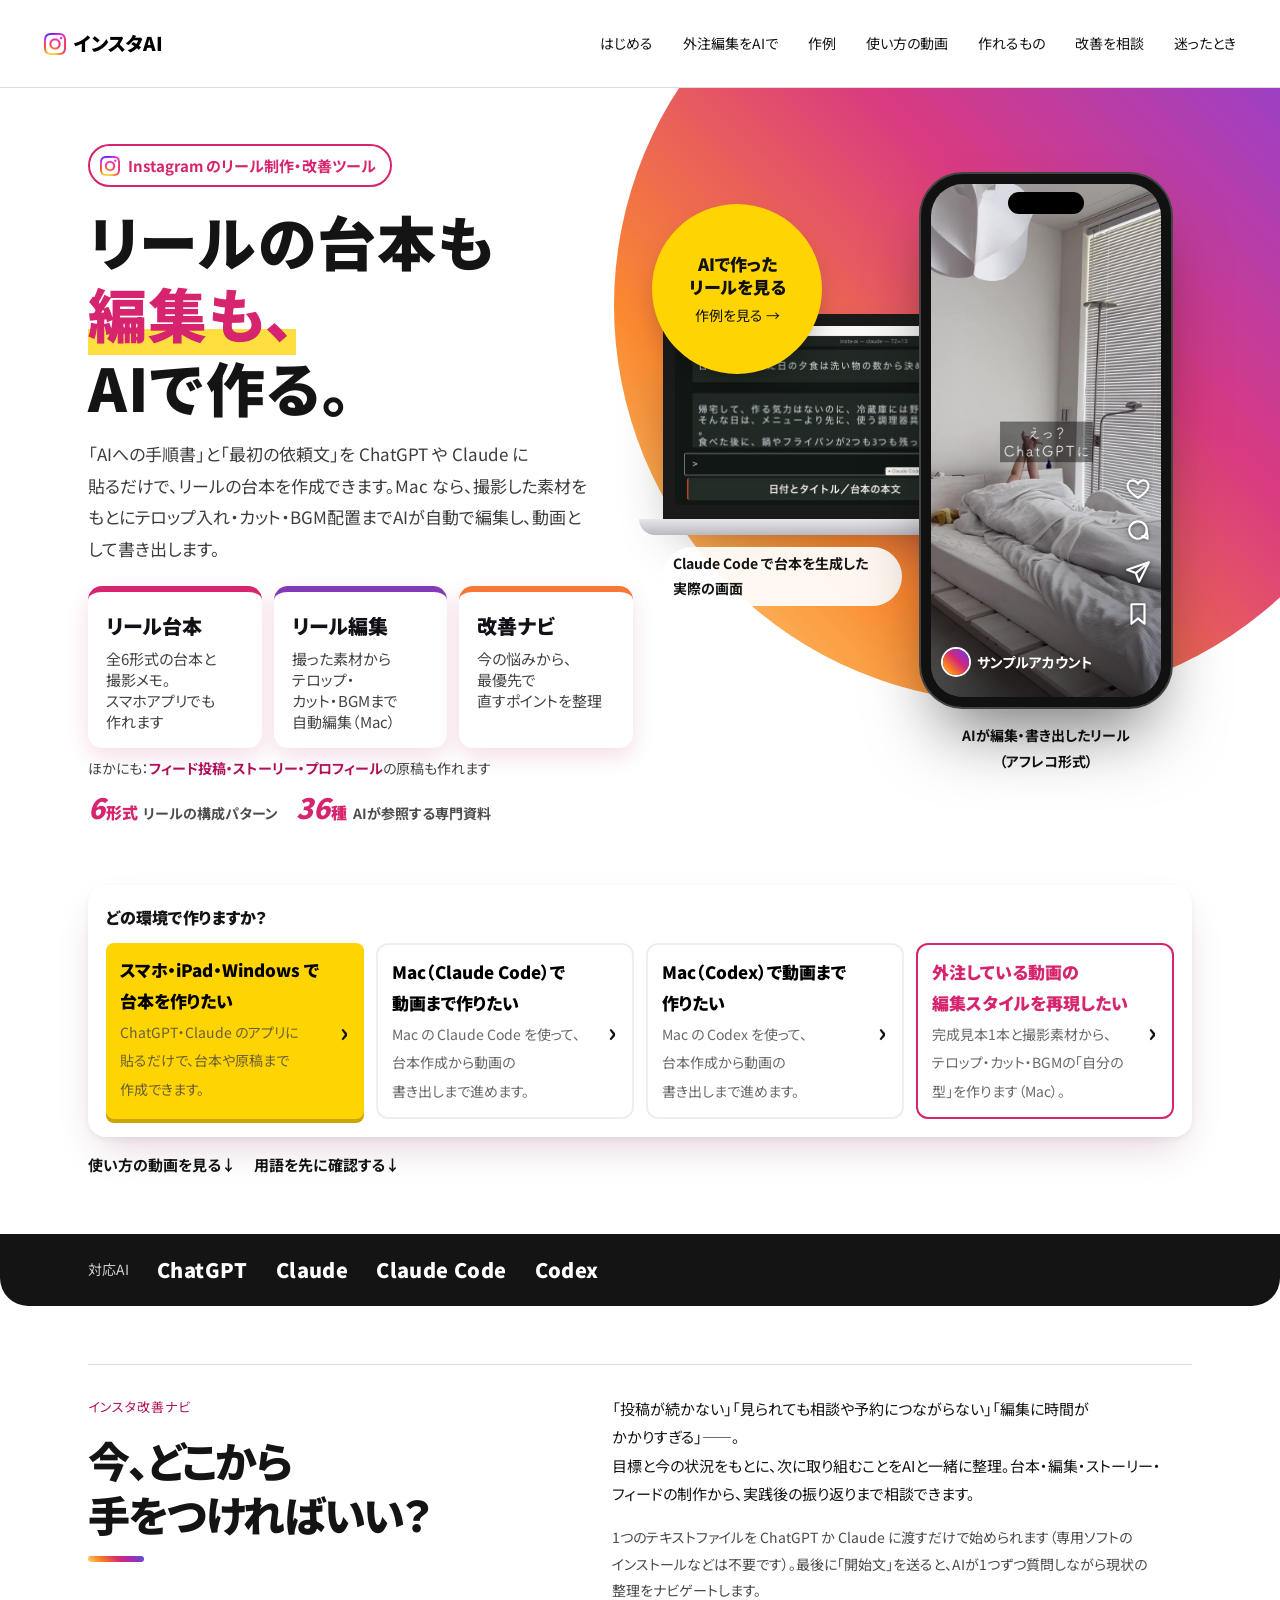
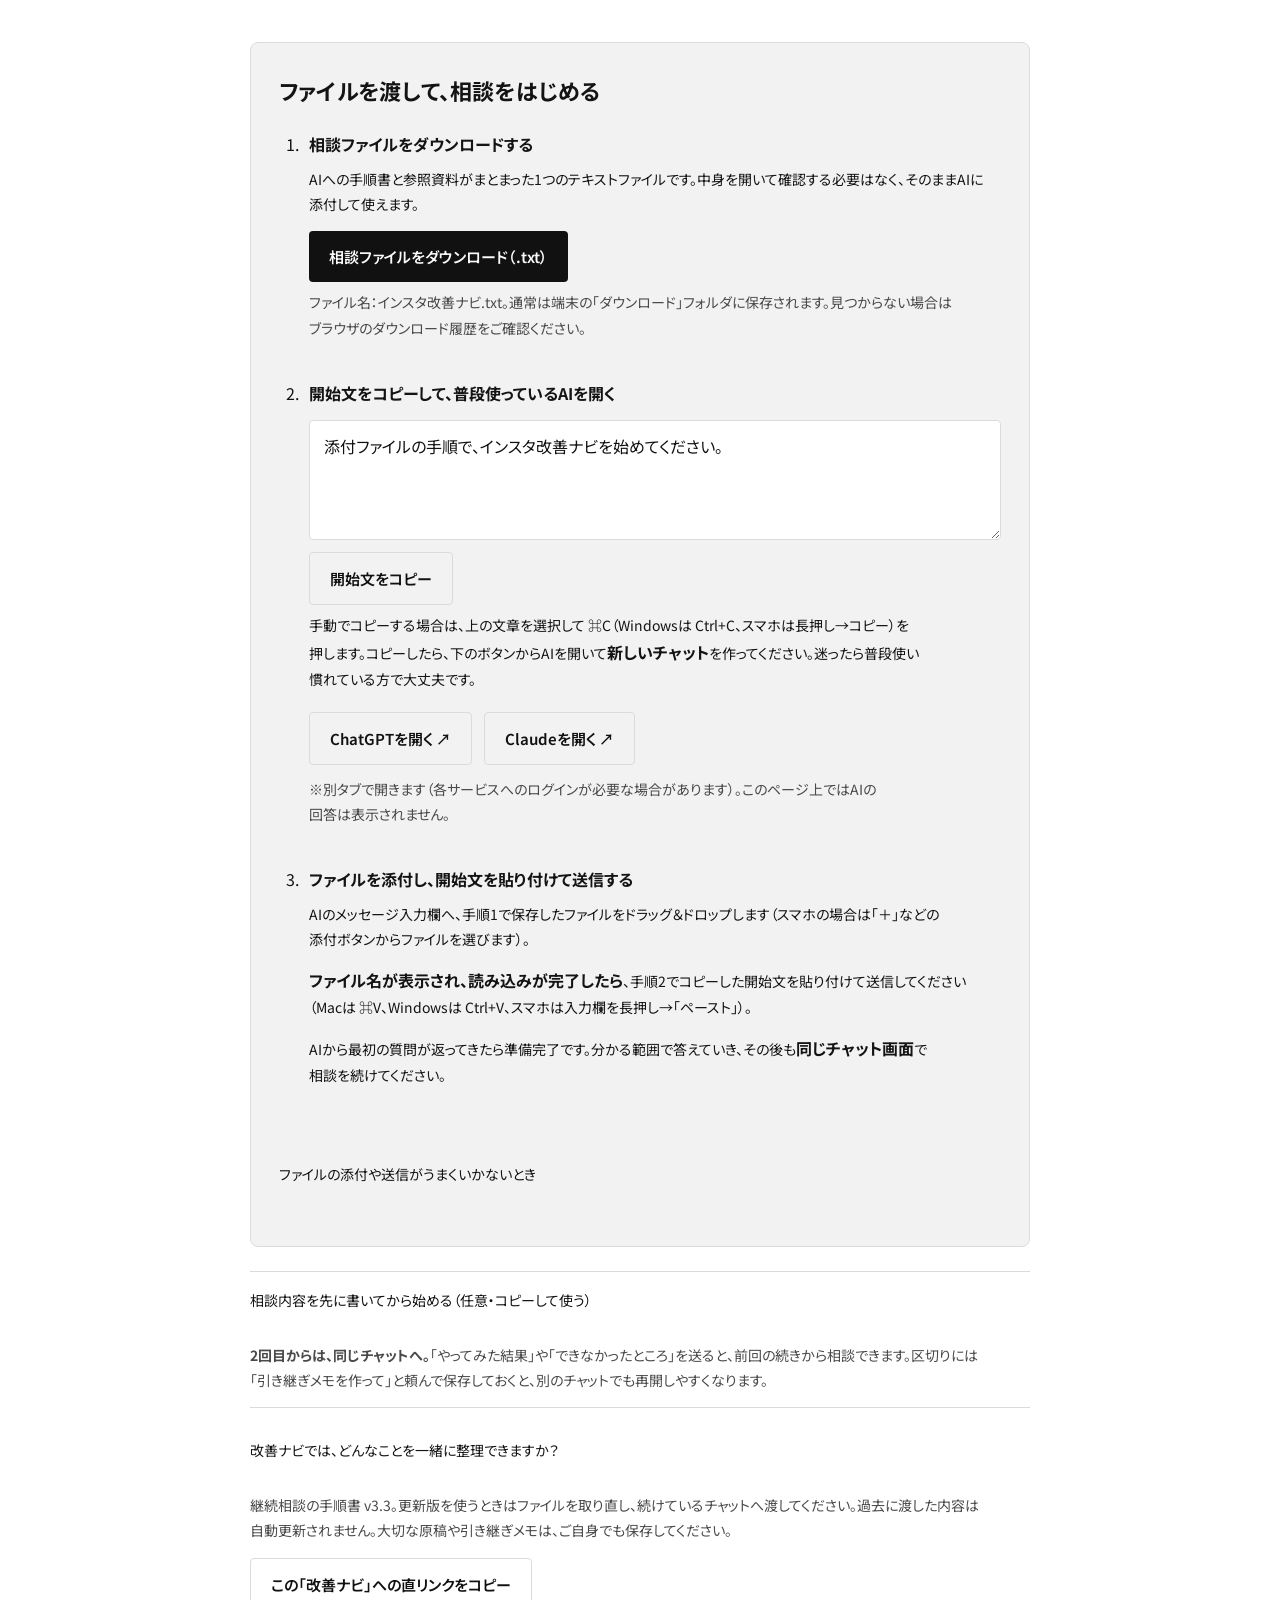
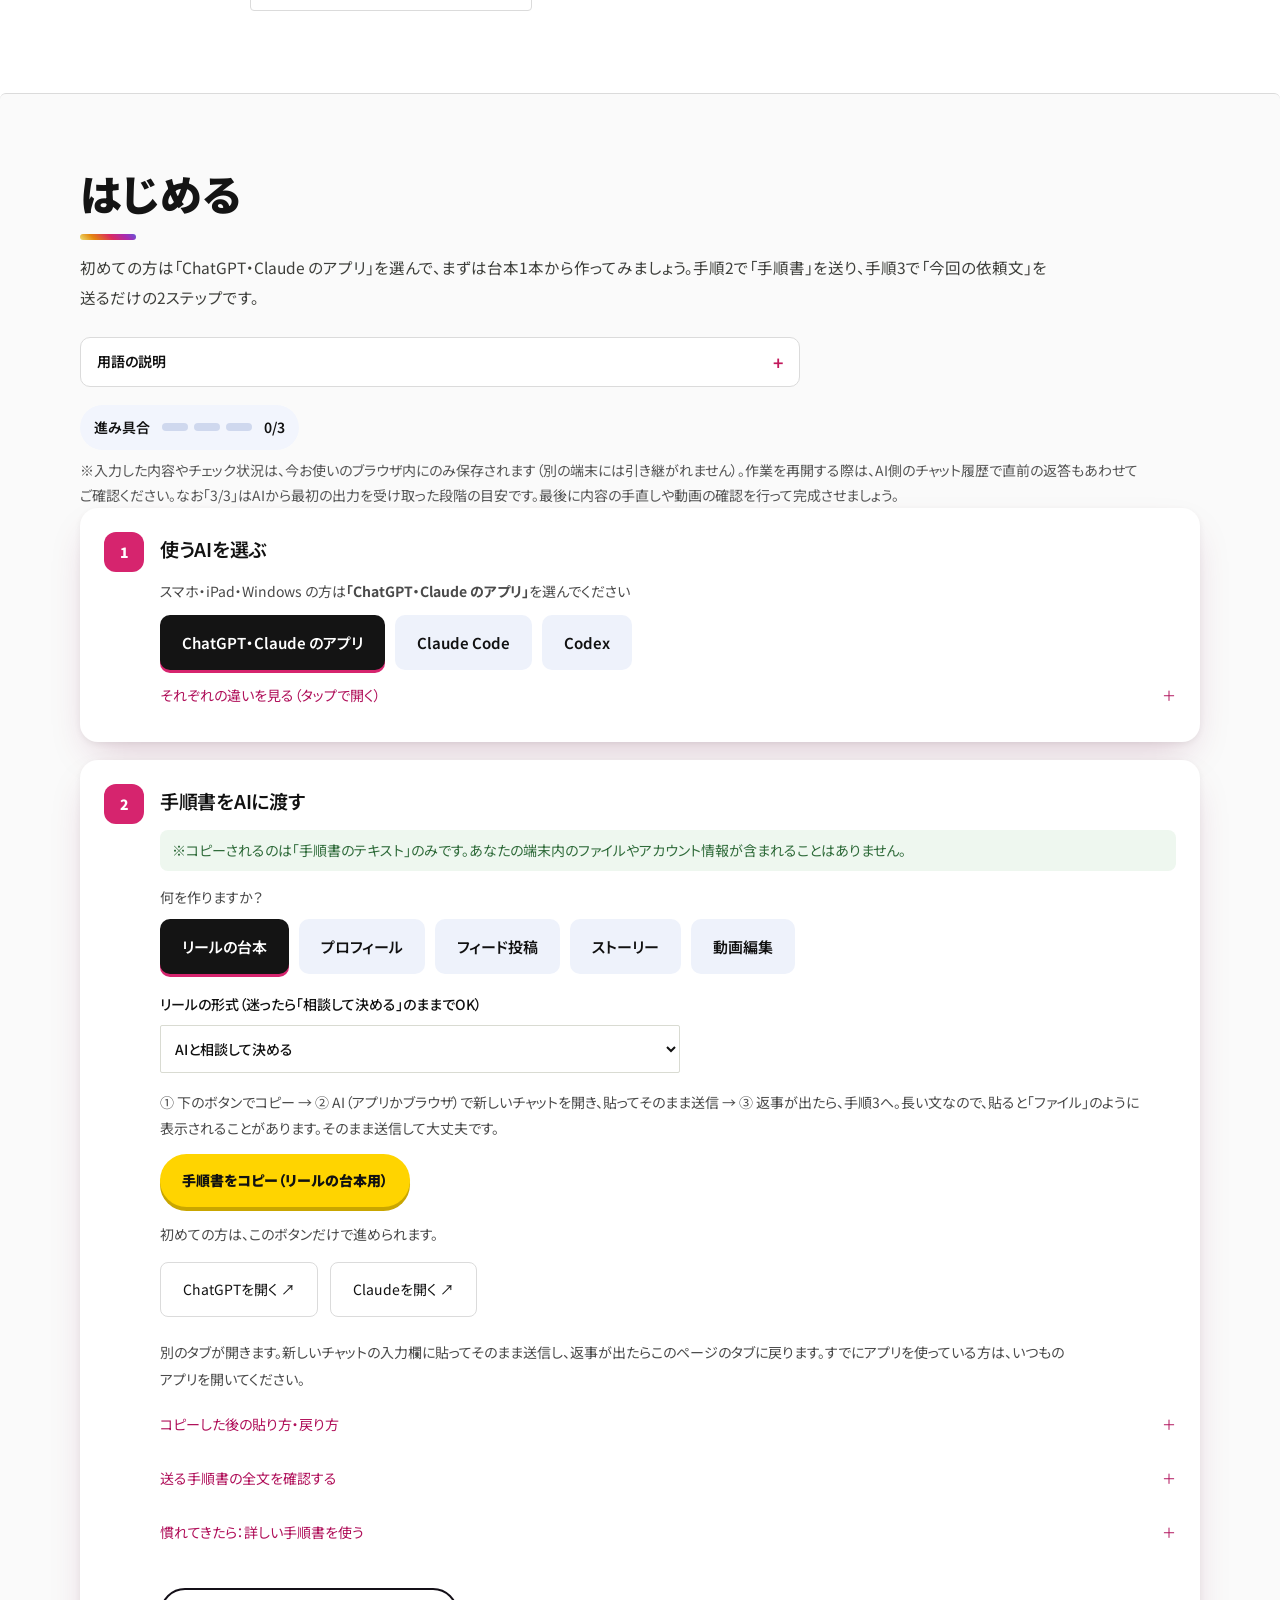
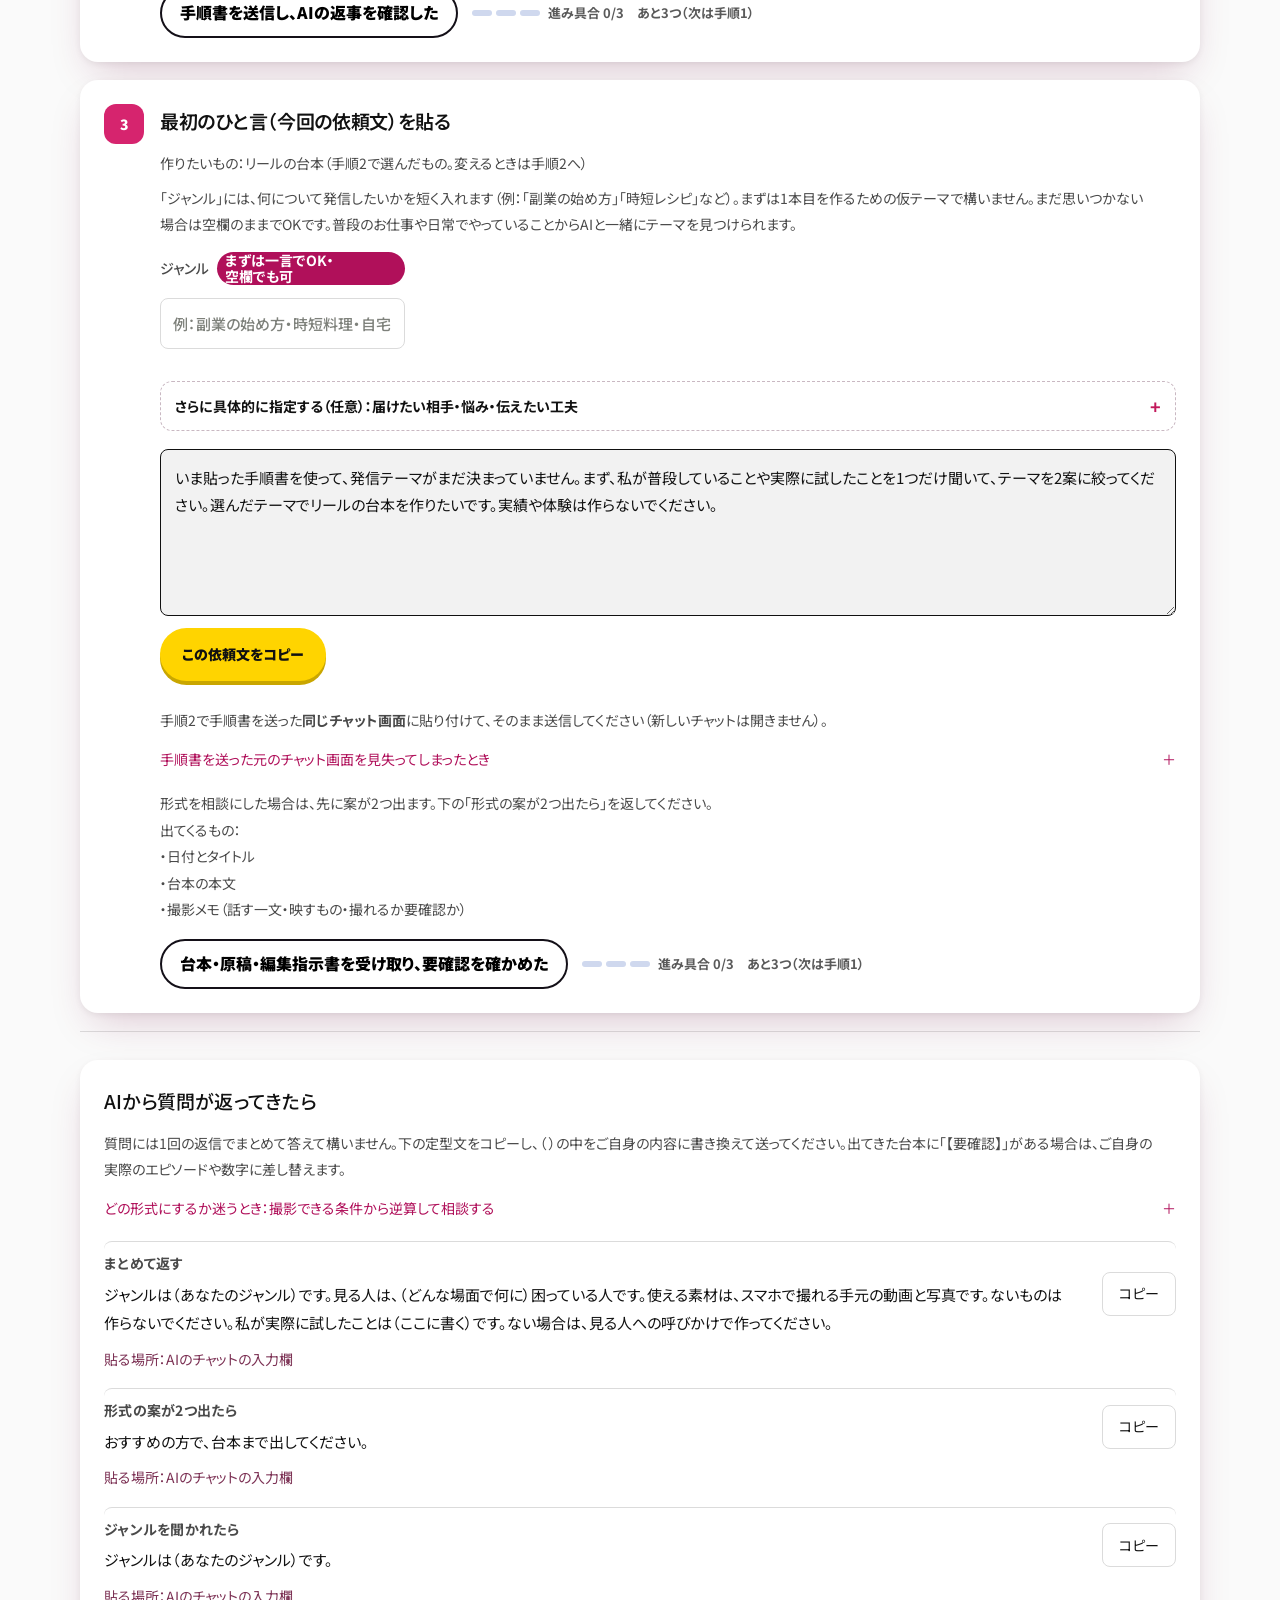
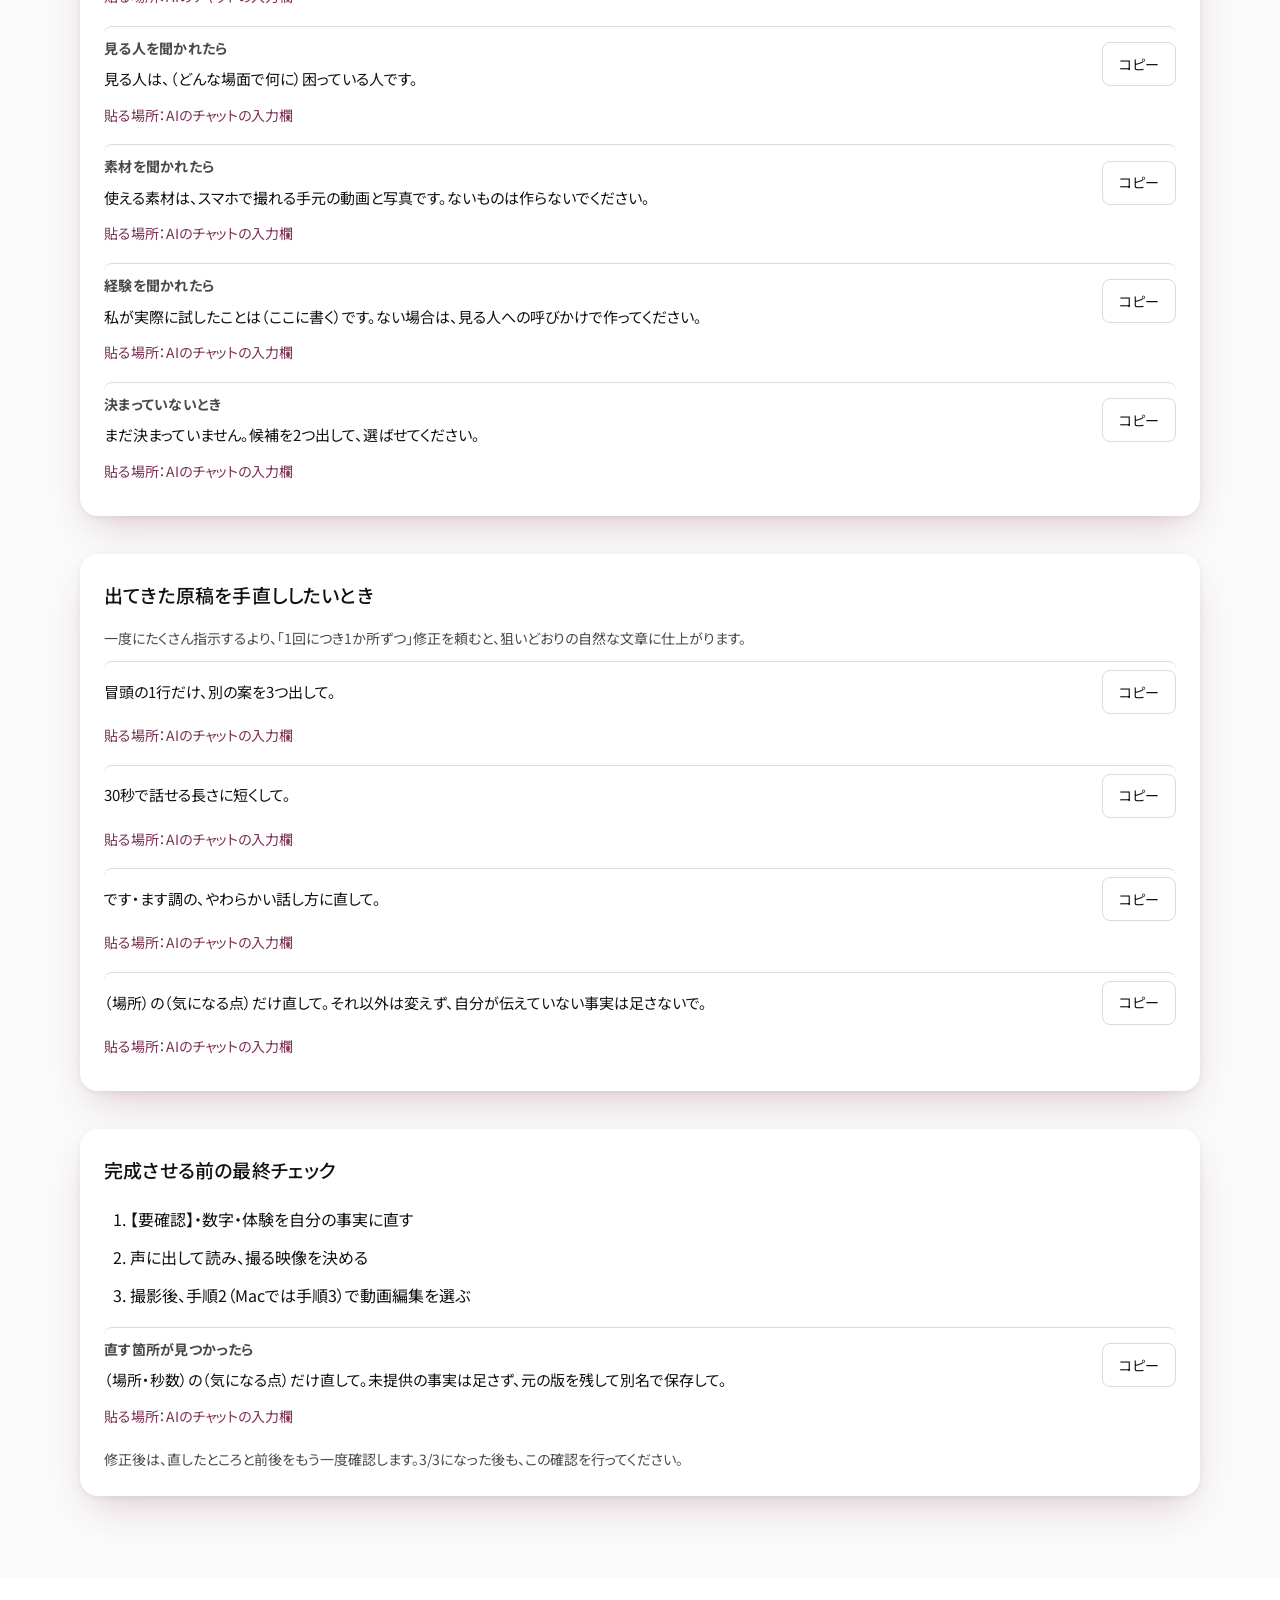
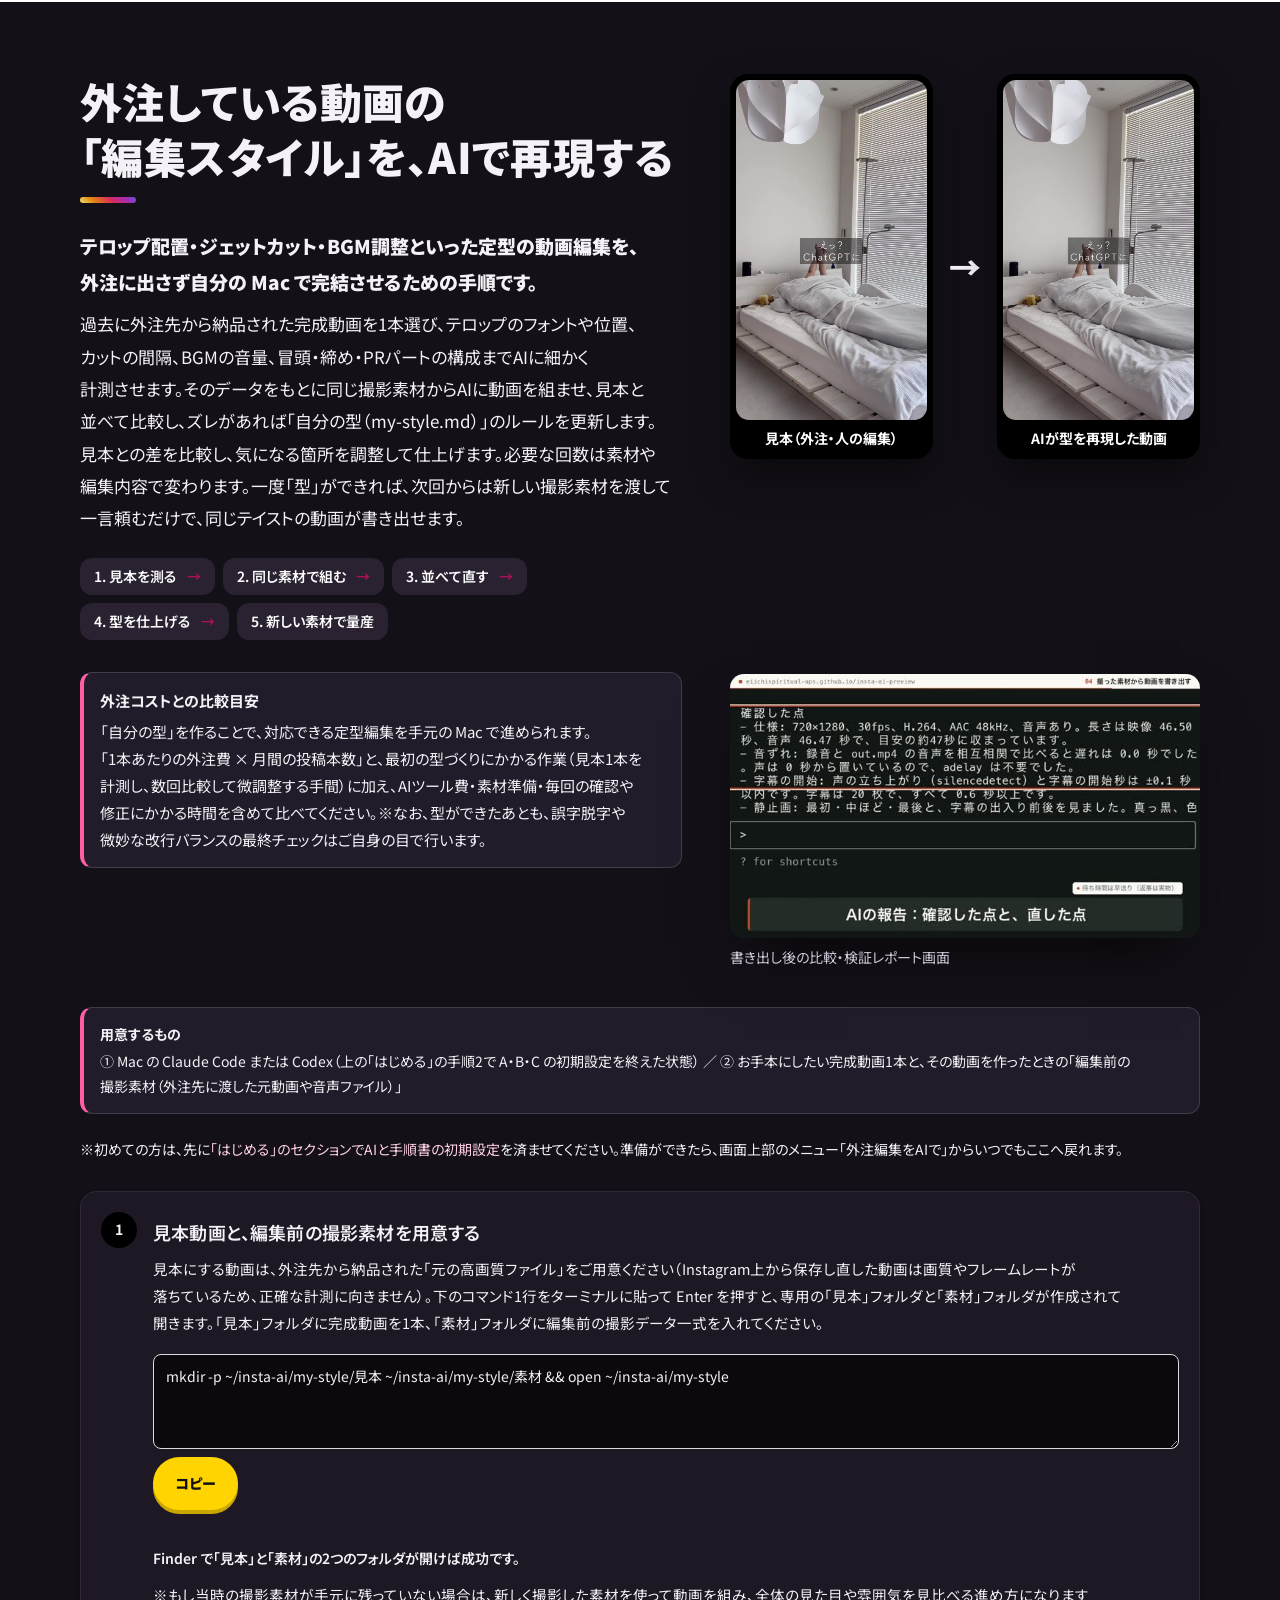
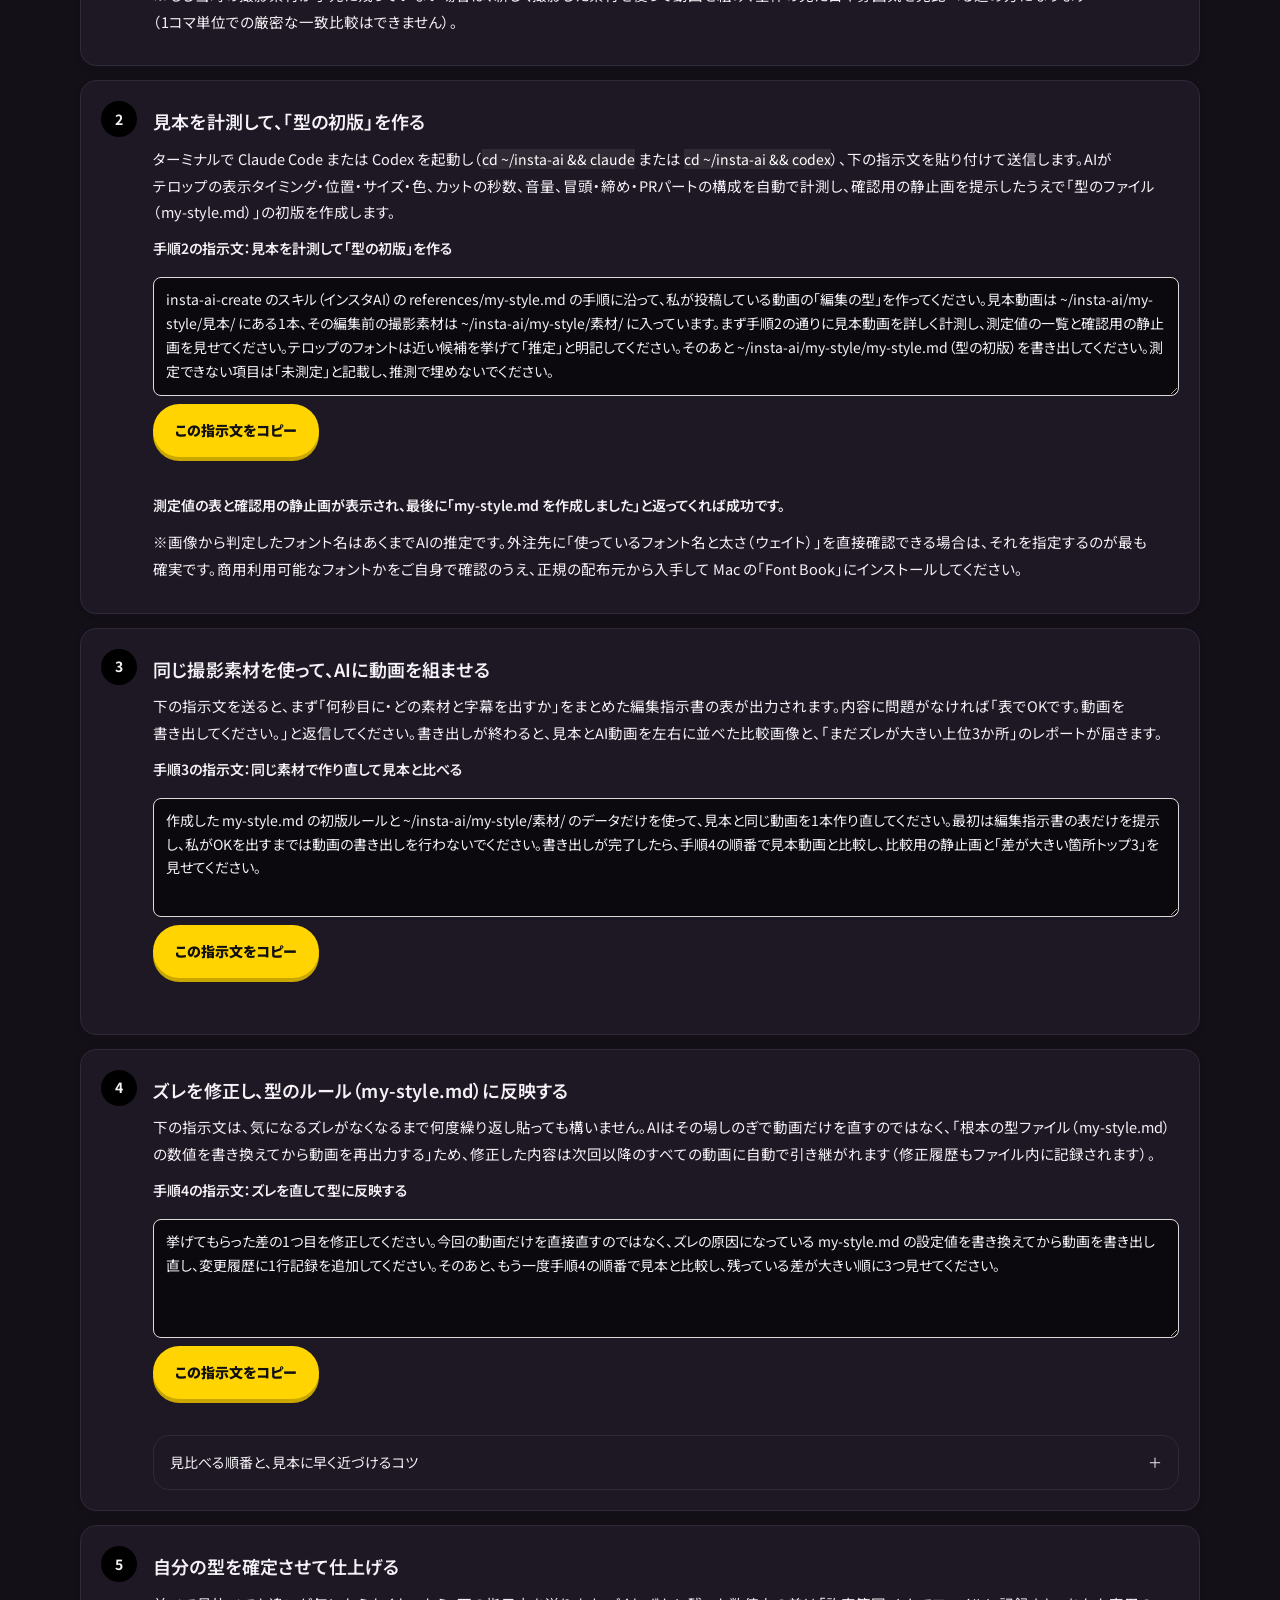
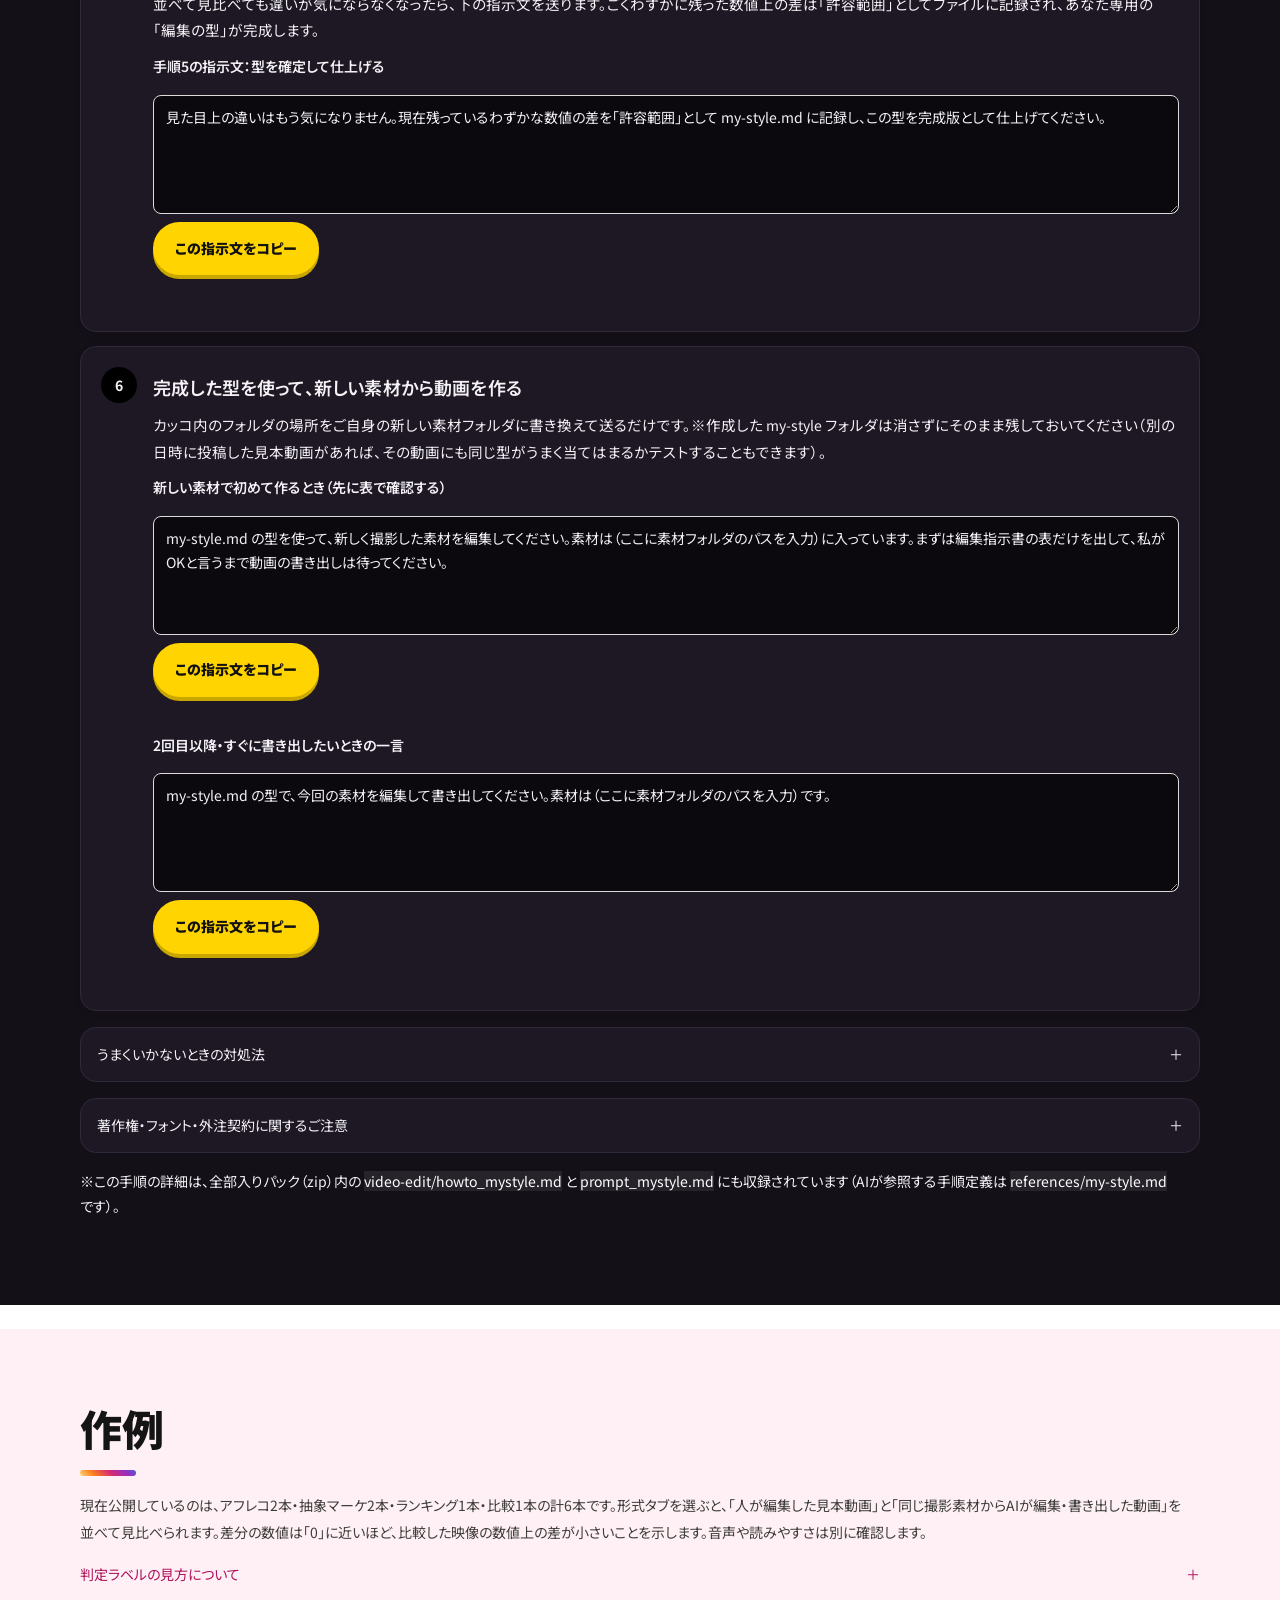
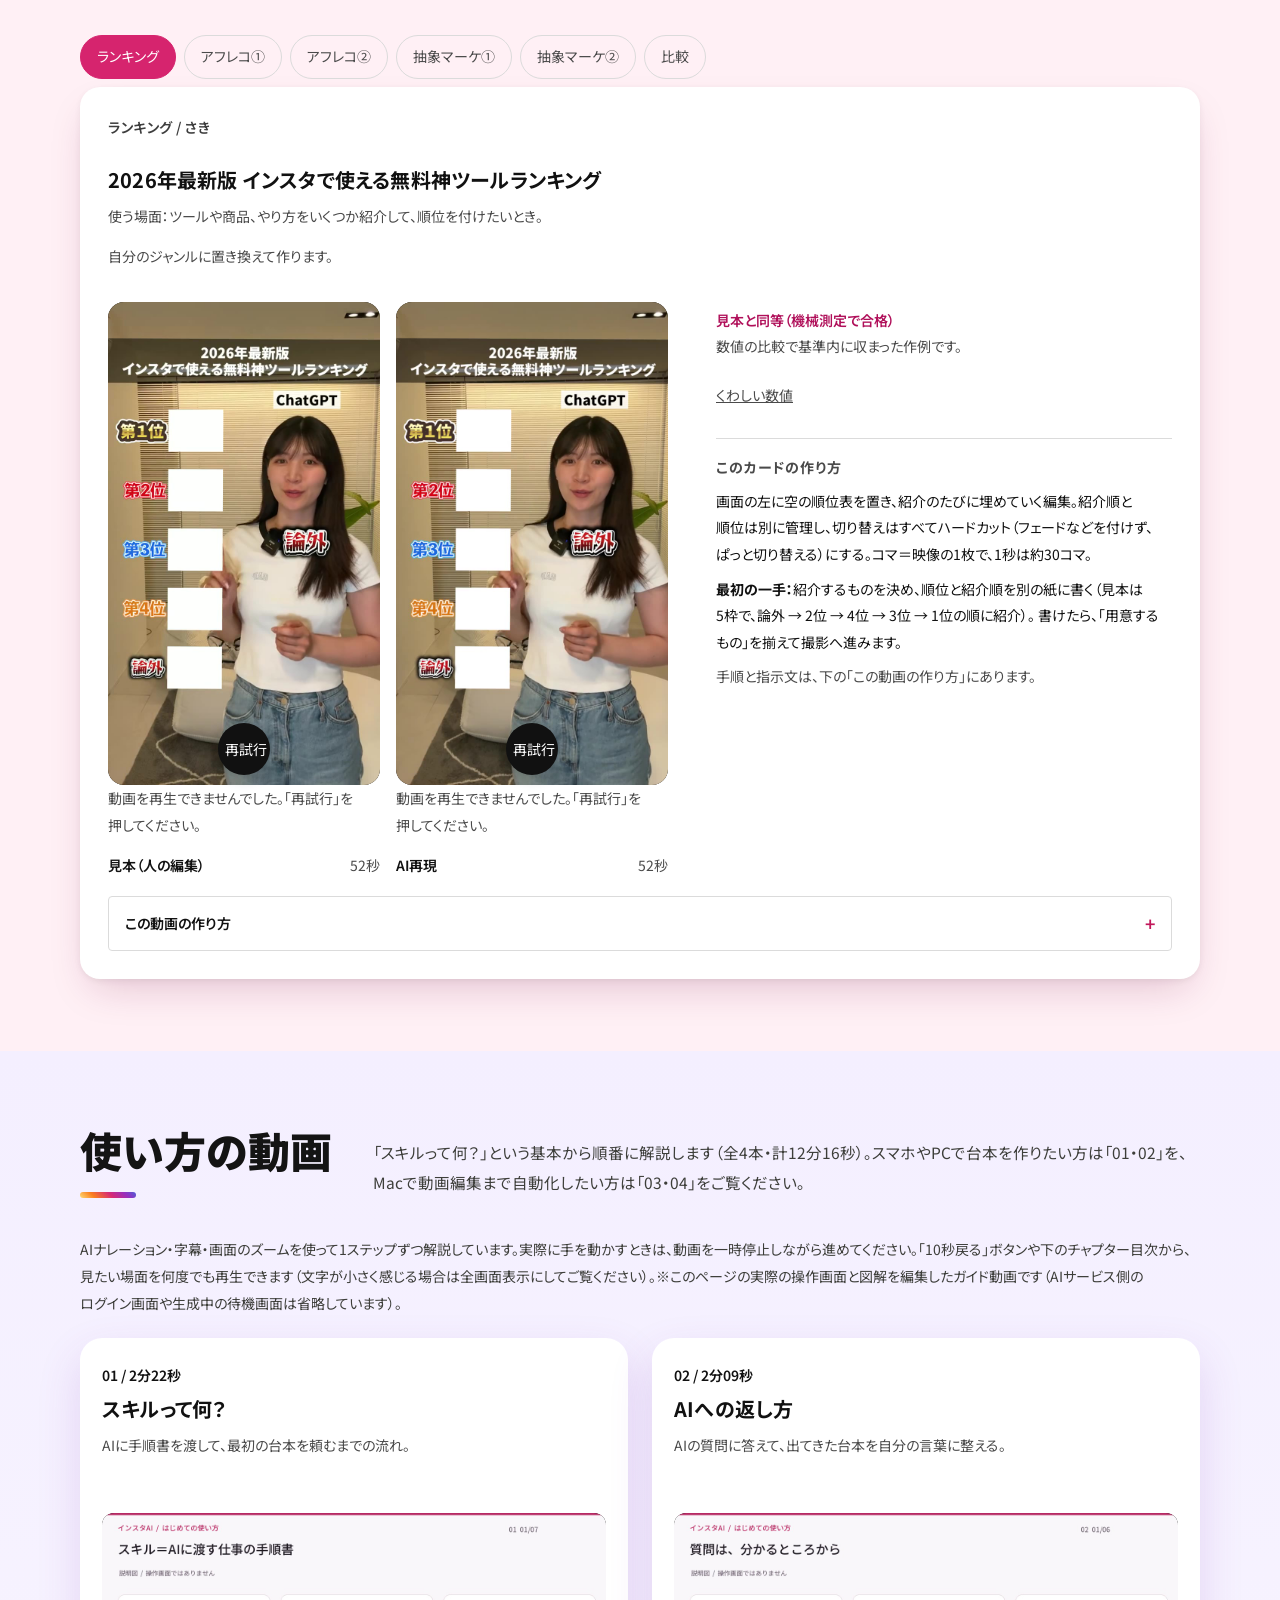
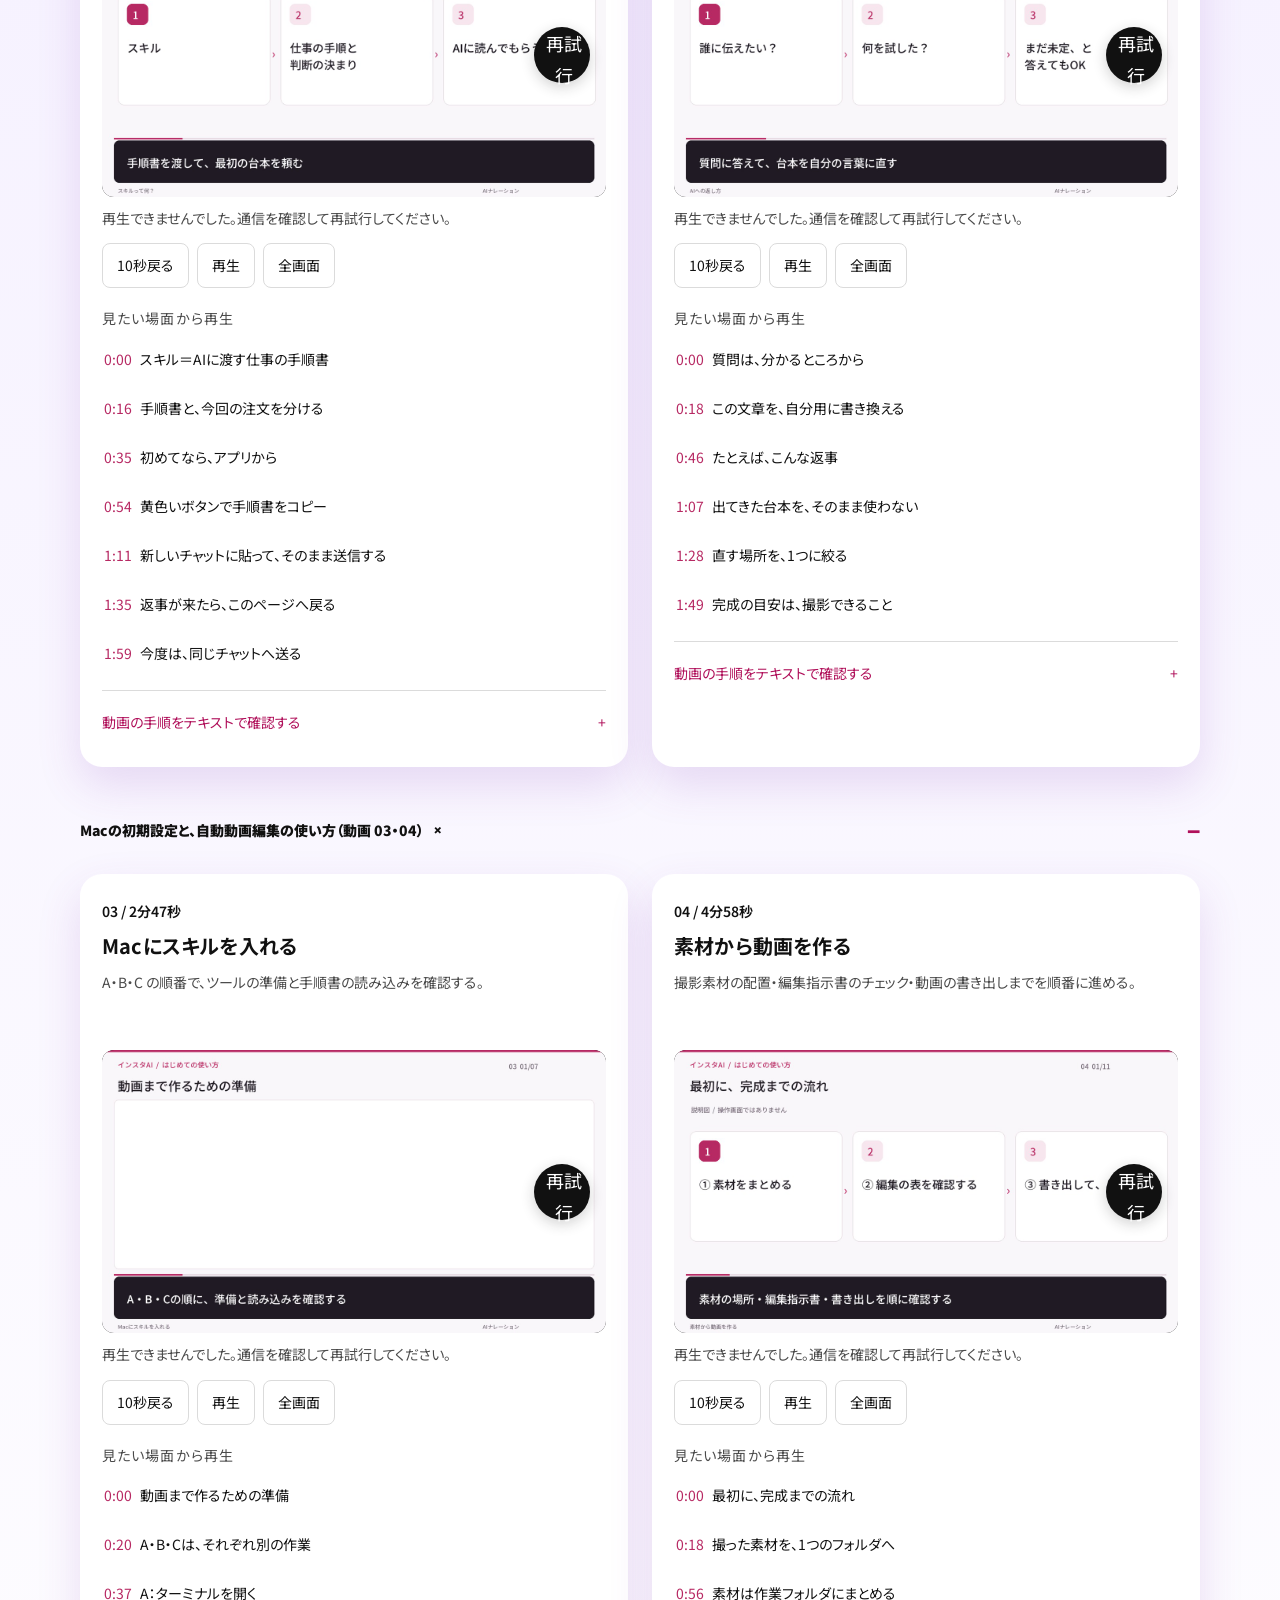
==== index.html @ 367c393a "Refresh mentor guide cache keys for version 3.3" ====
<!doctype html>
<html lang="ja">
<head><meta charset="utf-8"><meta name="viewport" content="width=device-width,initial-scale=1"><meta name="description" content="ChatGPT・Claude・Claude Code・Codex に手順書を渡して、リールの台本、プロフィール、フィード、ストーリー、動画編集を進めるためのページです。"><title>インスタAI｜リールの台本も動画編集もAIで作る</title><link rel="preconnect" href="https://fonts.googleapis.com"><link rel="preconnect" href="https://fonts.googleapis.com"><link rel="preconnect" href="https://fonts.gstatic.com" crossorigin><link rel="stylesheet" href="https://fonts.googleapis.com/css2?family=Noto+Sans+JP:wght@400;500;700;900&display=swap"><link rel="stylesheet" href="style.css?v=20261016-pdca1"><link rel="stylesheet" href="redesign.css?v=20261016-sw3"><link rel="icon" type="image/png" sizes="64x64" href="assets/brand/instagram-glyph-gradient-64.png"><link rel="icon" href="favicon.ico" sizes="32x32"><link rel="apple-touch-icon" href="assets/brand/apple-touch-icon.png">
<link rel="stylesheet" href="guide-controls.css?v=20261016-v13a"><link rel="stylesheet" href="improvement.css?v=20261018-2"></head>
<body>
<a class="skip" href="#main">本文へ移動</a>
<header class="header"><a href="#" class="logo" aria-label="インスタAI ホーム"><img class="logo-glyph" src="assets/brand/instagram-glyph-gradient-64.png" width="22" height="22" alt=""><span>インスタAI</span></a><a class="header-ms" href="#mystyle">外注編集</a><a class="header-start" href="#start">はじめる</a><nav aria-label="メインナビゲーション"><a href="#start">はじめる</a><a href="#mystyle">外注編集をAIで</a><a href="#reels">作例</a><a href="#howto">使い方の動画</a><a href="#formats">作れるもの</a><a href="#improve">改善を相談</a><a href="#method">迷ったとき</a></nav></header>
<main id="main" tabindex="-1">
<section class="hero hx"><div class="hx-bg" aria-hidden="true"></div><div class="hx-inner section-shell">
<div class="hx-copy">
<p class="hx-kicker"><img src="assets/brand/instagram-glyph-gradient-64.png" width="20" height="20" alt="">Instagram のリール制作・改善ツール</p>
<h1 class="hx-title"><span class="hx-l1">リールの台本も</span><span class="hx-l2">編集も、</span><span class="hx-l3">AIで作る。</span></h1>
<p class="hx-sub">「AIへの手順書」と「最初の依頼文」を ChatGPT や Claude に貼るだけで、リールの台本を作成できます。Mac なら、撮影した素材をもとにテロップ入れ・カット・BGM配置までAIが自動で編集し、動画として書き出します。</p>
<ul class="hx-kinds hx-kinds2 hx-kinds3" aria-label="作る・改善する">
  <li><a href="#formats" data-goto="reels"><b>リール台本</b><span>全6形式の台本と撮影メモ。スマホアプリでも作れます</span></a></li>
  <li><a href="#reels"><b>リール編集</b><span>撮った素材からテロップ・カット・BGMまで自動編集（Mac）</span></a></li>
  <li><a href="#improve" aria-label="インスタ改善ナビ：今の悩みから、最優先で直すポイントを整理"><b>改善ナビ</b><span>今の悩みから、<br>最優先で直すポイントを整理</span></a></li>
</ul>
<p class="hx-also">ほかにも：<a href="#also">フィード投稿・ストーリー・プロフィール</a>の原稿も作れます</p>
<a class="hx-mstrip" href="#reels" aria-label="実際の画面と作例を見る"><span class="lap"><img src="assets/brand/still_03_60.jpg" width="640" height="360" alt="Claude Code に台本が出力された画面"></span><span class="ph"><img src="assets/reels/voiceover_ai.jpg" width="540" height="960" alt="AIが書き出したリールの1コマ"></span></a>
<ul class="hx-stats">
  <li><b>6<small>形式</small></b><span>リールの構成パターン</span></li>
  <li><b data-skillcount="refs">36<small>種</small></b><span>AIが参照する専門資料</span></li>
</ul>
</div>
<div class="hx-visual">
<figure class="hx-laptop"><div class="hx-laptop-screen"><img src="assets/brand/still_03_60.jpg" width="640" height="360" alt="Claude Code に依頼文を貼り、日付とタイトル・台本の本文が出力された画面"></div><div class="hx-laptop-base"></div><figcaption>Claude Code で台本を生成した実際の画面</figcaption></figure>
<figure class="hx-phone"><div class="hx-phone-screen"><img src="assets/reels/voiceover_ai.jpg" width="540" height="960" alt="同じ撮影素材からAIが編集・書き出したアフレコリールの1コマ"><div class="hx-reel-ui"><span class="hx-reel-user"><i></i>サンプルアカウント</span><span class="hx-reel-icons"><svg viewBox="0 0 24 24" aria-hidden="true"><path d="M12 21s-7.5-4.6-9.3-9.2C1.4 8.4 3.6 5 7 5c2 0 3.6 1.1 5 3 1.4-1.9 3-3 5-3 3.4 0 5.6 3.4 4.3 6.8C19.5 16.4 12 21 12 21z" fill="none" stroke="currentColor" stroke-width="2"/></svg><svg viewBox="0 0 24 24" aria-hidden="true"><path d="M20 12a8 8 0 1 1-3.1-6.3A8 8 0 0 1 20 12zm0 0 1 8-6-2.5" fill="none" stroke="currentColor" stroke-width="2" stroke-linejoin="round"/></svg><svg viewBox="0 0 24 24" aria-hidden="true"><path d="M22 3 2 10l8 3 3 8z M10 13l12-10" fill="none" stroke="currentColor" stroke-width="2" stroke-linejoin="round"/></svg><svg viewBox="0 0 24 24" aria-hidden="true"><path d="M6 3h12v18l-6-5-6 5z" fill="none" stroke="currentColor" stroke-width="2" stroke-linejoin="round"/></svg></span></div></div><figcaption>AIが編集・書き出したリール（アフレコ形式）</figcaption></figure>
<a class="hx-proof" href="#reels"><b>AIで作った<br>リールを見る</b><span>作例を見る →</span></a>
</div>
<div class="hx-route"><div class="route-pick" role="group" aria-labelledby="route-pick-title">
<p id="route-pick-title" class="route-title">どの環境で作りますか？</p>
<a class="route-btn" href="#start" data-route="app"><b>スマホ・iPad・Windows で台本を作りたい</b><span>ChatGPT・Claude のアプリに貼るだけで、台本や原稿まで作成できます。</span></a>
<a class="route-btn" href="#start" data-route="cc"><b>Mac（Claude Code）で動画まで作りたい</b><span>Mac の Claude Code を使って、台本作成から動画の書き出しまで進めます。</span></a>
<a class="route-btn route-btn-sub" href="#start" data-route="codex"><b>Mac（Codex）で動画まで作りたい</b><span>Mac の Codex を使って、台本作成から動画の書き出しまで進めます。</span></a>
<a class="route-btn route-btn-ms" href="#mystyle"><b>外注している動画の編集スタイルを再現したい</b><span>完成見本1本と撮影素材から、テロップ・カット・BGMの「自分の型」を作ります（Mac）。</span></a>
</div>
<p class="hx-links"><a href="#howto">使い方の動画を見る↓</a><a href="#glossary">用語を先に確認する↓</a></p></div></div>
<div class="hx-band"><div class="section-shell"><span>対応AI</span><b>ChatGPT</b><b>Claude</b><b>Claude Code</b><b>Codex</b></div></div>
</section>

<section id="improve" class="improve-section section-shell" aria-labelledby="improve-title">
  <div class="improve-head">
    <div>
      <p class="improve-eyebrow">インスタ改善ナビ</p>
      <h2 id="improve-title">今、どこから<br>手をつければいい？</h2>
    </div>
    <div>
      <p>「投稿が続かない」「見られても相談や予約につながらない」「編集に時間がかかりすぎる」——。<br>目標と今の状況をもとに、次に取り組むことをAIと一緒に整理。台本・編集・ストーリー・フィードの制作から、実践後の振り返りまで相談できます。</p>
      <p class="improve-note">1つのテキストファイルを ChatGPT か Claude に渡すだけで始められます（専用ソフトのインストールなどは不要です）。最後に「開始文」を送ると、AIが1つずつ質問しながら現状の整理をナビゲートします。</p>
    </div>
  </div>
  <div class="improve-layout">
    <div class="improve-quick" aria-labelledby="improve-quick-title">
      <h3 id="improve-quick-title">ファイルを渡して、相談をはじめる</h3>
      <ol class="improve-steps">
        <li>
          <strong>相談ファイルをダウンロードする</strong>
          <p>AIへの手順書と参照資料がまとまった1つのテキストファイルです。中身を開いて確認する必要はなく、そのままAIに添付して使えます。</p>
          <a id="improve-download" class="improve-primary" href="improvement-start.txt?v=mentor-v3.3" download="インスタ改善ナビ.txt">相談ファイルをダウンロード（.txt）</a>
          <p class="improve-note">ファイル名：インスタ改善ナビ.txt。通常は端末の「ダウンロード」フォルダに保存されます。見つからない場合はブラウザのダウンロード履歴をご確認ください。</p>
        </li>
        <li>
          <strong>開始文をコピーして、普段使っているAIを開く</strong>
          <label class="improve-sr-only" for="improve-start-message">AIに送る開始文</label>
          <textarea id="improve-start-message" readonly rows="2">添付ファイルの手順で、インスタ改善ナビを始めてください。</textarea>
          <button id="improve-start-copy" type="button" class="improve-secondary">開始文をコピー</button>
          <p>手動でコピーする場合は、上の文章を選択して ⌘C（Windowsは Ctrl+C、スマホは長押し→コピー）を押します。コピーしたら、下のボタンからAIを開いて<strong>新しいチャット</strong>を作ってください。迷ったら普段使い慣れている方で大丈夫です。</p>
          <div class="improve-actions">
            <a class="improve-secondary" href="https://chatgpt.com/" target="_blank" rel="noopener noreferrer">ChatGPTを開く ↗</a>
            <a class="improve-secondary" href="https://claude.ai/" target="_blank" rel="noopener noreferrer">Claudeを開く ↗</a>
          </div>
          <p class="improve-note">※別タブで開きます（各サービスへのログインが必要な場合があります）。このページ上ではAIの回答は表示されません。</p>
        </li>
        <li>
          <strong>ファイルを添付し、開始文を貼り付けて送信する</strong>
          <p>AIのメッセージ入力欄へ、手順1で保存したファイルをドラッグ＆ドロップします（スマホの場合は「＋」などの添付ボタンからファイルを選びます）。</p>
          <p><strong>ファイル名が表示され、読み込みが完了したら</strong>、手順2でコピーした開始文を貼り付けて送信してください（Macは ⌘V、Windowsは Ctrl+V、スマホは入力欄を長押し→「ペースト」）。</p>
          <p>AIから最初の質問が返ってきたら準備完了です。分かる範囲で答えていき、その後も<strong>同じチャット画面</strong>で相談を続けてください。</p>
        </li>
      </ol>
      <p id="improve-download-status" class="improve-status" role="status" aria-live="polite"></p>
      <details>
        <summary>ファイルの添付や送信がうまくいかないとき</summary>
        <p>※ファイルを添付しただけでは相談は始まりません。必ず上の「開始文」も一緒に送ってください。<br>もしファイルを添付できない場合や、AIに「ファイルを読めない」と言われた場合は、下のボタンを押すと「手順書」と「相談内容」をテキストとしてまるごとコピーできます。AIの入力欄にそのまま貼り付けて送信してください。長い文章がテキストのカードとして表示されても、そのまま送信できます。</p>
        <button id="improve-copy-fallback" type="button" class="improve-secondary">ファイル添付を使わず、全文コピーで始める</button>
        <p class="improve-note">ファイル添付の可否や文字数の上限は、お使いのAIサービスや料金プランによって異なります。別の新しいチャットでやり直す場合は、もう一度ファイルを添付してください。</p>
        <p><strong>「送信に失敗しました」と表示されたら</strong>、画面にある「再試行」ボタンを押してください。すでにAIから回答が返ってきている場合は、送り直さずにそのまま会話を続けて大丈夫です。利用制限（回数上限）の案内が出た場合は、表示された再開時刻まで待ってからお試しください。</p>
      </details>
    </div>

    <details id="improve-customize">
      <summary>相談内容を先に書いてから始める（任意・コピーして使う）</summary>
      <p class="improve-note">※ここは空欄のまま始めても大丈夫です。先に状況を書いておきたい場合は、ここに入力してからダウンロードすると、ファイルの中に相談内容が自動で組み込まれます（内容を書き換えた場合は、もう一度ダウンロードしてください）。</p>
      <form id="improve-form">
        <label for="improve-goal">まず、何を進めたいですか？<small>未定でも大丈夫です</small></label>
        <select name="goal" id="improve-goal">
          <option value="">AIと相談しながら決めたい</option>
          <option>まずは1本目の投稿を作り始めたい</option>
          <option>無理のないペースで投稿を続けたい</option>
          <option>再生数やフォロワーを増やしたい</option>
          <option>相談・予約・購入につなげたい</option>
          <option>台本作成や動画編集の負担を減らしたい</option>
          <option>教材とインスタAIの具体的な活用法を知りたい</option>
        </select>
        <label for="improve-concern">いま困っていること・止まっていること<small>一言でも、空欄でもOK</small></label>
        <textarea name="concern" id="improve-concern" maxlength="4000" placeholder="例：台本までは作れるけれど、いざ撮影しようとすると手が止まってしまいます。週末に1時間だけ作業時間を取れます。" aria-describedby="improve-private"></textarea>
        <details>
          <summary>さらに詳しい状況を伝える（任意）</summary>
          <label for="improve-business">お仕事・発信のジャンル</label>
          <input name="business" id="improve-business" maxlength="300" placeholder="例：地域密着のプライベートネイルサロン">
          <label for="improve-constraints">使える時間・端末・守りたい条件</label>
          <textarea name="constraints" id="improve-constraints" maxlength="1500" placeholder="例：スマホのみ。顔出しはせずに、週2回・各30分以内で回したい。"></textarea>
          <label for="improve-evidence">現在の投稿文やインサイトの数字など（分かる範囲で）</label>
          <textarea name="evidence" id="improve-evidence" maxlength="5000" placeholder="例：直近30日でプロフィールのリンクが90回タップされた。予約2件は既存のお客様で、インスタ経由かどうかは不明。"></textarea>
        </details>
        <p class="improve-note" id="improve-private">※ご自身の相談だけでなく、クライアントや受講生からヒアリングした内容をそのまま入力して使うことも可能です（氏名や連絡先などの個人情報は入力しないでください）。入力内容がこのページから外部へ自動送信・保存されることはありません。</p>
        <button type="submit" class="improve-primary">相談文を作成する（下にコピー画面が出ます）</button>
      </form>
      <p class="improve-status" id="improve-status" role="status" aria-live="polite"></p>
      <div class="improve-result" id="improve-result" hidden>
        <h3 id="improve-result-title" tabindex="-1">準備ができました。あとはAIに貼るだけです。</h3>
        <ol>
          <li>下のボタンを押して、「手順書」と「今回の相談内容」をまとめてコピーします。</li>
          <li>ChatGPT か Claude の<strong>新しいチャット</strong>を開き、貼り付けて送信します。</li>
          <li>AIから質問が返ってきたら、分かる範囲で答えてください。その後も同じチャットでやりとりを続けます。</li>
        </ol>
        <div class="improve-actions"><button id="improve-copy" class="improve-primary" type="button">手順書＋相談内容をまとめてコピー</button></div>
        <small id="improve-length"></small>
        <div class="improve-actions">
          <a class="improve-secondary" href="https://chatgpt.com/" target="_blank" rel="noopener noreferrer">ChatGPTを開く ↗</a>
          <a class="improve-secondary" href="https://claude.ai/" target="_blank" rel="noopener noreferrer">Claudeを開く ↗</a>
        </div>
        <p class="improve-note">※必ず先にコピーボタンを押してからAIを開いてください（AIの画面に自動で文字が入るわけではありません）。</p>
        <details id="improve-manual">
          <summary>コピーする全文を確認する・手動でコピーする</summary>
          <label for="improve-output">AIへ送るテキスト全文</label>
          <textarea id="improve-output" readonly spellcheck="false"></textarea>
          <div class="improve-actions">
            <button id="improve-select" class="improve-secondary" type="button">全文を選択する</button>
            <button id="improve-save" class="improve-secondary" type="button">テキストファイル（.txt）で保存</button>
          </div>
          <p class="improve-note">パソコンは ⌘C（Windowsは Ctrl+C）、スマホはテキストを長押しして「すべて選択」→「コピー」を押します。AIの入力欄で ⌘V／Ctrl+V（スマホは長押し→「ペースト」）で貼り付けられます。</p>
        </details>
        <div class="improve-help">
          <p>もしAIの返答が難しく感じたら、同じチャットにそのまま<br><strong>「専門用語を使わずに、今日やるべきことを1つだけ教えて」</strong><br>と送ってみてください。</p>
          <p class="improve-note">続きは同じチャットに「やってみた結果」や「できなかったところ」を送るだけ。別のチャットへ移るときは「引き継ぎメモを作って」と頼み、このページの相談ファイルとメモ、必要な原稿を一緒に渡してください。</p>
        </div>
      </div>
    </details>

    <p class="improve-note"><strong>2回目からは、同じチャットへ。</strong>「やってみた結果」や「できなかったところ」を送ると、前回の続きから相談できます。区切りには「引き継ぎメモを作って」と頼んで保存しておくと、別のチャットでも再開しやすくなります。</p>
    <details class="improve-help">
      <summary>改善ナビでは、どんなことを一緒に整理できますか？</summary>
      <p>① いま作業が止まっている箇所と、次に確認すべきポイント<br>② なぜそこから手をつけるのが一番近道なのか（理由の整理）<br>③ 投稿の下書きや撮影メモなど、今日すぐ進められる小さな一歩<br>④ 実践した結果の振り返りと、次の投稿で変える一点<br>⑤ 急成長・継続型・他ジャンルの参考を使い分け、約50投稿の比較から自分の改善案へ</p>
      <p class="improve-note">※手元にインサイトの数字や原稿がそろっていなくても、原因を決めつけずに現状の確認から一緒に始めます（AIがあなたのInstagramアカウントへ勝手にログインして非公開データを調べるような機能ではありません）。</p>
    </details>
    <p class="improve-note">継続相談の手順書 v3.3。更新版を使うときはファイルを取り直し、続けているチャットへ渡してください。過去に渡した内容は自動更新されません。大切な原稿や引き継ぎメモは、ご自身でも保存してください。</p>
    <button id="improve-link" type="button" class="improve-secondary">この「改善ナビ」への直リンクをコピー</button>
    <noscript><p>相談文をまとめる機能にはJavaScriptが必要です。<a href="improvement-guide.txt?v=mentor-v3.3">手順書テキストを直接開く</a>こともできます。</p></noscript>
  </div>
</section>

<section id="start" class="start-section section-shell" aria-labelledby="start-title">
  <div class="start-head">
    <h2 id="start-title">はじめる</h2>
    <p class="start-lead">初めての方は「ChatGPT・Claude のアプリ」を選んで、まずは台本1本から作ってみましょう。手順2で「手順書」を送り、手順3で「今回の依頼文」を送るだけの2ステップです。</p>
    <details class="glossary" id="glossary">
      <summary>用語の説明<span aria-hidden="true">+</span></summary>
      <dl>
        <dt>手順書</dt>
        <dd>AIに台本や編集を作らせるための「ルールと進め方」をまとめた指示テキストです。</dd>
        <dt>コピー・ペースト（貼り付け）</dt>
        <dd>スマホは入力欄を長押しして「ペースト」。Macは command＋V、Windowsは Ctrl＋V で貼り付けられます。</dd>
        <dt>最初のひと言（依頼文）</dt>
        <dd>手順書を送ったあとに続けて送る「今回のリクエスト文」です。手順3でジャンルなどを選ぶと自動で組み立てられます。</dd>
        <dt>【要確認】</dt>
        <dd>AIが仮置きした箇所の目印です。公開前にご自身の実際の数字やエピソードに書き換えてください（手順書のルールにより、AIが架空の実績や体験談を勝手に捏造しない設計になっています）。</dd>
        <dt>形式（全6種類）</dt>
        <dd>リールの構成パターンです。「アフレコ・VLOG・トーク・抽象マーケ・ランキング・比較」の6種類があり、迷う場合は「相談して決める」を選べます。</dd>
        <dt>自分の型（my-style.md）</dt>
        <dd>テロップのフォントや位置、カットの間隔、BGMの音量など、普段の編集ルールをまとめた専用ファイルです。「外注編集をAIで」のセクションで作れます。</dd>
        <dt>相談メモ</dt>
        <dd>台本を作る前に、個別の事情や迷っている点を整理してAIに渡すためのメモです。ページ後半の「相談メモを作る」で作成できます。</dd>
        <dt>ターミナル</dt>
        <dd>Macに文字（コマンド）で作業を指示する標準アプリです。Claude Code や Codex で動画編集を行う際に使います（このページのコマンドをコピー＆ペーストするだけで動かせます）。</dd>
        <dt>zip（ジップ）</dt>
        <dd>複数のファイルを1つにまとめた圧縮ファイルです。Macでダブルクリックすると中身（フォルダ）が展開されます。</dd>
      </dl>
    </details>
  </div>
  <div class="start-progress" aria-live="polite">
    <span class="sp-label">進み具合</span>
    <span class="sp-dots"><i data-sp="1"></i><i data-sp="2"></i><i data-sp="3"></i></span>
    <span class="sp-text" id="sp-text">0/3</span>
    <button type="button" class="sp-resume" id="sp-resume" hidden>前回の続きから再開</button>
  </div>
  <small class="sp-save sp-save-out">※入力した内容やチェック状況は、今お使いのブラウザ内にのみ保存されます（別の端末には引き継がれません）。作業を再開する際は、AI側のチャット履歴で直前の返答もあわせてご確認ください。なお「3/3」はAIから最初の出力を受け取った段階の目安です。最後に内容の手直しや動画の確認を行って完成させましょう。</small>
  <ol class="start-steps">
    <li class="start-step">
      <span class="start-num">1</span>
      <div>
        <h3>使うAIを選ぶ</h3>
        <p class="start-note start-note-strong">スマホ・iPad・Windows の方は<strong>「ChatGPT・Claude のアプリ」</strong>を選んでください</p>
        <div class="start-choices" id="start-ai" role="group" aria-label="使うAI">
          <button type="button" class="start-choice" data-ai="app" aria-pressed="true">ChatGPT・Claude のアプリ</button>
          <button type="button" class="start-choice" data-ai="cc" aria-pressed="false">Claude Code</button>
          <button type="button" class="start-choice" data-ai="codex" aria-pressed="false">Codex</button>
        </div>
        <details class="start-more">
          <summary>それぞれの違いを見る（タップで開く）</summary>
          <p class="start-note">迷ったら、まずは一番手軽な「ChatGPT・Claude のアプリ」から始めてみてください。あとから Mac の Claude Code や Codex に切り替えても、作った台本はそのまま引き継げます。</p>
          <p class="start-note">・<strong>ChatGPT・Claude のアプリ</strong>：普段のチャット画面にコピー＆ペーストするだけで使えます。リールの台本やプロフィール、フィード、ストーリーの原稿を作れます。<br>・<strong>Claude Code／Codex</strong>：Mac の「ターミナル」で動かします。台本作成に加えて、撮影した動画素材からテロップ入れ・カット・動画の書き出しまで自動で行えます。</p>
        </details>
      </div>
    </li>
    <li id="start-step2" class="start-step">
      <span class="start-num">2</span>
      <div>
        <h3>手順書をAIに渡す</h3>
        <p class="start-data">※コピーされるのは「手順書のテキスト」のみです。あなたの端末内のファイルやアカウント情報が含まれることはありません。</p>
        <p id="start-selection-note" class="start-note" role="status" hidden></p>
        <div id="start-s2-make" hidden>
          <p class="start-label">何を作りますか？</p>
          <div class="start-choices" id="start-make2" role="group" aria-label="作りたいもの（手順2用）">
            <button type="button" class="start-choice" data-make="reel" aria-pressed="true">リールの台本</button>
            <button type="button" class="start-choice" data-make="profile" aria-pressed="false">プロフィール</button>
            <button type="button" class="start-choice" data-make="feed" aria-pressed="false">フィード投稿</button>
            <button type="button" class="start-choice" data-make="story" aria-pressed="false">ストーリー</button>
            <button type="button" class="start-choice" data-make="edit" aria-pressed="false">動画編集</button>
          </div>
          <p class="start-note" id="start-s2-editnote" hidden>※動画の自動書き出しは Mac の Claude Code または Codex 専用です（アプリ版では「編集の段取り表」の作成まで行えます）。動画の書き出しまで行う場合は、手順1で選び直してください。</p>
        </div>
        <p class="start-note" id="start-s2-desc"></p>
        <div class="start-actions" id="start-s2-actions"></div>
        <p id="start-s2-status" class="start-status" role="status"></p>
        <div id="skillcopy-manual-box" hidden>
          <label for="skillcopy-manual">手動でコピーする場合：下の枠内をすべて選択してください</label>
          <p class="start-note">スマホはテキストを長押しして「すべて選択」→「コピー」。パソコンは枠内をクリックし、command＋A → command＋C（Windowsは Ctrl＋A → Ctrl＋C）。</p>
          <textarea id="skillcopy-manual" readonly rows="8"></textarea>
        </div>
      </div>
    </li>
    <li class="start-step">
      <span class="start-num">3</span>
      <div>
        <h3>最初のひと言（今回の依頼文）を貼る</h3>
        <p class="start-label" id="start-make-label">作りたいもの</p>
        <p class="start-note" id="start-make-fixed" hidden></p>
        <div class="start-choices" id="start-make" role="group" aria-label="作りたいもの">
          <button type="button" class="start-choice" data-make="reel" aria-pressed="true">リールの台本</button>
          <button type="button" class="start-choice" data-make="profile" aria-pressed="false">プロフィール</button>
          <button type="button" class="start-choice" data-make="feed" aria-pressed="false">フィード投稿</button>
          <button type="button" class="start-choice" data-make="story" aria-pressed="false">ストーリー</button>
          <button type="button" class="start-choice" data-make="edit" aria-pressed="false">動画編集</button>
        </div>
        <p class="start-note">「ジャンル」には、何について発信したいかを短く入れます（例：「副業の始め方」「時短レシピ」など）。まずは1本目を作るための仮テーマで構いません。まだ思いつかない場合は空欄のままでOKです。普段のお仕事や日常でやっていることからAIと一緒にテーマを見つけられます。</p>
        <div class="start-fields">
          <label class="start-req">
            <span class="req-row">ジャンル<span class="req-tag">まずは一言でOK・空欄でも可</span></span>
            <input id="start-genre" maxlength="40" placeholder="例：副業の始め方・時短料理・自宅ヨガ">
          </label>
          <label id="start-name-wrap" hidden>アカウントで呼ばれたい名前<input id="start-name" maxlength="30" placeholder="例：あおい"></label>
          <label id="start-experience-wrap" hidden>これまでに担当した作業・ご自身の経験（任意）<input id="start-experience" maxlength="180" placeholder="例：経理の請求書作成や、チームの日程調整を3年担当した"><small>大きな売上や人数の実績がなくても、実際に経験した作業内容だけで魅力的なプロフィールを作れます。無理に実績や無料特典を用意する必要はありません。</small></label>
          <label id="start-today-wrap" hidden>今日あった出来事・気づき<input id="start-today" maxlength="80" placeholder="例：春に向けて新しい色のネイルに変えてもらった"></label>
          <label id="start-format-wrap">リールの形式（迷ったら「相談して決める」のままでOK）
            <select id="start-format">
              <option value="">AIと相談して決める</option>
              <option value="ranking">ランキング</option>
              <option value="voiceover">アフレコ</option>
              <option value="vlog">VLOG</option>
              <option value="comparison">比較</option>
              <option value="talk">トーク</option>
              <option value="abstract">抽象マーケ（身近な例から本質を解説）</option>
            </select>
          </label>
          <details class="start-opt">
            <summary>さらに具体的に指定する（任意）：届けたい相手・悩み・伝えたい工夫<span aria-hidden="true">+</span></summary>
            <div class="start-fields">
              <label>届けたい相手（任意）<small>ただ「会社員」とするより、「毎週、同じ表の転記作業に時間を取られている事務職の人」のように具体的な場面を書くと、グッと刺さる台本になります。</small><input id="start-reader" maxlength="60" placeholder="例：毎週のエクセル転記に時間を取られている会社員"></label>
              <label>その人が抱えている悩み（任意）<input id="start-trouble" maxlength="60" placeholder="例：毎朝、服選びや支度でバタバタしてしまう"></label>
              <label id="start-tip-wrap">伝えたい工夫・解決策（任意）<input id="start-tip" maxlength="80" placeholder="例：前日の夜に、使うアイテムを2つだけ決めておく"></label>
            </div>
          </details>
          <label id="start-folder-wrap" hidden>動画素材が入っているフォルダの場所<input id="start-folder" maxlength="200" placeholder="例：~/insta-ai/素材"></label>
        </div>
        <p class="start-note" id="start-field-hint" hidden></p>
        <textarea id="start-prompt" class="start-prompt" readonly rows="5" aria-label="最初に送る依頼文"></textarea>
        <div class="start-actions"><button type="button" class="start-btn primary" id="start-copy-prompt">この依頼文をコピー</button></div>
        <p id="start-s3-status" class="start-status" role="status"></p>
        <p class="start-note" id="start-s3-phone" hidden>手順2で手順書を送った<strong>同じチャット画面</strong>に貼り付けて、そのまま送信してください（新しいチャットは開きません）。</p>
        <details class="start-more" id="start-recovery">
          <summary>手順書を送った元のチャット画面を見失ってしまったとき</summary>
          <p class="start-note">AIのチャット履歴から、直前に手順書を送ったスレッドを探してみてください。もし見つからない場合は、下のボタンを押すと「手順書」と「今回の依頼文」を1つにまとめてコピーできます。新しいチャット画面に貼り付けて、最初からやり直せます（※以前のチャットでの会話内容は引き継がれません。残したい原稿がある場合は、同じチャット内に続けて貼り付けてください）。</p>
          <button type="button" class="start-btn" id="start-recover-copy">手順書＋今回の依頼文をまとめてコピー</button>
          <p class="start-status" role="status" id="start-recover-status"></p>
          <textarea id="start-recover-manual" class="start-manual" readonly hidden aria-label="再開用の全文"></textarea>
        </details>
        <p class="start-note" id="start-s3-out"></p>
      </div>
    </li>
  </ol>

  <div class="start-extra">
    <div class="start-card">
      <h3>AIから質問が返ってきたら</h3>
      <p class="start-note">質問には1回の返信でまとめて答えて構いません。下の定型文をコピーし、（ ）の中をご自身の内容に書き換えて送ってください。出てきた台本に「【要確認】」がある場合は、ご自身の実際のエピソードや数字に差し替えます。</p>
      <details class="start-more" id="start-shoot-conditions">
        <summary>どの形式にするか迷うとき：撮影できる条件から逆算して相談する</summary>
        <div class="start-fields">
          <label>顔出し<select id="start-face"><option>未定</option><option>できる</option><option>しない（顔出しなし）</option></select></label>
          <label>自分の声の録音<select id="start-voice"><option>未定</option><option>できる</option><option>しない（声なし）</option></select></label>
          <label>手元や作業風景の撮影<select id="start-hands"><option>未定</option><option>できる</option><option>しない</option></select></label>
        </div>
        <div class="start-copyrows" id="start-shoot-copy"></div>
      </details>
      <div class="start-copyrows" id="start-answers"></div>
    </div>
    <div class="start-card">
      <h3>出てきた原稿を手直ししたいとき</h3>
      <p class="start-note">一度にたくさん指示するより、「1回につき1か所ずつ」修正を頼むと、狙いどおりの自然な文章に仕上がります。</p>
      <div class="start-copyrows" id="start-fixes"></div>
    </div>
    <div class="start-card" id="start-edit-card" hidden>
      <h3>続けて動画の編集・書き出しも行う場合</h3>
      <div id="start-edit-agent">
        <p class="start-note">選んだ形式専用の「編集指示文」をコピーして、同じチャット画面に続けて貼り付けます。</p>
        <div class="start-actions"><button type="button" class="start-btn primary" id="start-copy-agent">編集の指示文をコピー</button></div>
        <p id="start-agent-status" class="start-status" role="status"></p>
        <textarea id="start-agent-manual" class="start-manual" readonly hidden aria-label="編集指示文の全文"></textarea>
        <details class="start-more">
          <summary>素材フォルダの準備方法が分からないとき</summary>
          <p class="start-note">ターミナルを開いて command＋N を押し、新しいウインドウに下のコマンドを貼って Enter を押すと、専用の「素材フォルダ」が作られて自動で開きます。撮影した動画・録音した音声・画像をこのフォルダの中へコピーしてください。また、完成した台本は Mac の「テキストエディット」に貼り付け、上部メニューの「フォーマット → 標準テキストにする」を選んでから、<code>台本.txt</code> というファイル名で同じ素材フォルダに保存します（手順3の素材欄には <code>~/insta-ai/素材</code> と入力します）。※元のデータが消えないよう、必ずファイルを「移動」ではなく「コピー」して入れてください。</p>
          <div class="start-copyrows" id="start-material-prep"></div>
          <p class="start-note">フォルダに素材を入れたら、起動中のAIのチャット画面へ戻り、下のボタンの文章を送って中身を確認してもらいます。ファイル名が正しく認識されていることを確かめてから、実際の編集へ進みましょう。</p>
        </details>
        <div class="start-copyrows" id="start-edit-next"></div>
      </div>
      <p class="start-note" id="start-edit-app" hidden>ChatGPT や Claude のスマホ・Webアプリ版で作成できるのは、「編集の段取り表（何秒目に・どの映像と声・どんな字幕を入れるかの設計図）」までです。表ができたら、①編集アプリ（CapCutなど）に動画素材を読み込む → ②段取り表の秒数通りに並べる → ③音声と字幕のタイミングを合わせる → ④動画を書き出す → ⑤音を出して最初から最後まで再生確認する、の順で仕上げてください。もし Mac で動画の自動編集・書き出しまでAIに任せる場合は、手順1で「Claude Code」または「Codex」を選び、A・B・C の初期設定を行ってください。</p>
    </div>
    <div class="start-card" id="start-finish">
      <h3>完成させる前の最終チェック</h3>
      <div id="start-finish-content"></div>
    </div>
  </div>
</section>
<section id="mystyle" class="mystyle-section section-shell" aria-labelledby="mystyle-title">
  <div class="ms-head">
    <h2 id="mystyle-title">外注している動画の「編集スタイル」を、AIで再現する</h2>
    <p class="ms-lead"><b class="ms-replace">テロップ配置・ジェットカット・BGM調整といった定型の動画編集を、外注に出さず自分の Mac で完結させるための手順です。</b>過去に外注先から納品された完成動画を1本選び、テロップのフォントや位置、カットの間隔、BGMの音量、冒頭・締め・PRパートの構成までAIに細かく計測させます。そのデータをもとに同じ撮影素材からAIに動画を組ませ、見本と並べて比較し、ズレがあれば「自分の型（my-style.md）」のルールを更新します。見本との差を比較し、気になる箇所を調整して仕上げます。必要な回数は素材や編集内容で変わります。一度「型」ができれば、次回からは新しい撮影素材を渡して一言頼むだけで、同じテイストの動画が書き出せます。</p>
    <div class="ms-pair" aria-label="見本と再現の例">
      <figure><img src="assets/reels/voiceover_ref.jpg" alt="人が編集した見本リールの1コマ" loading="lazy"><figcaption>見本（外注・人の編集）</figcaption></figure>
      <span class="ms-arrow" aria-hidden="true">→</span>
      <figure><img src="assets/reels/voiceover_ai.jpg" alt="同じ素材からAIが型を再現したリールの1コマ" loading="lazy"><figcaption>AIが型を再現した動画</figcaption></figure>
    </div>
    <figure class="ms-photo"><span class="tape" aria-hidden="true"></span><img src="assets/brand/still_04_200.jpg" width="640" height="360" loading="lazy" alt="AIが書き出した動画を検証して報告している画面"><figcaption>書き出し後の比較・検証レポート画面</figcaption></figure>
    <div class="ms-flow" aria-label="流れ"><span>1. 見本を測る</span><span>2. 同じ素材で組む</span><span>3. 並べて直す</span><span>4. 型を仕上げる</span><span>5. 新しい素材で量産</span></div>
    <p class="ms-cost"><b>外注コストとの比較目安</b>「自分の型」を作ることで、対応できる定型編集を手元の Mac で進められます。「1本あたりの外注費 × 月間の投稿本数」と、最初の型づくりにかかる作業（見本1本を計測し、数回比較して微調整する手間）に加え、AIツール費・素材準備・毎回の確認や修正にかかる時間を含めて比べてください。※なお、型ができたあとも、誤字脱字や微妙な改行バランスの最終チェックはご自身の目で行います。</p>
    <p class="ms-need"><b>用意するもの</b>① Mac の Claude Code または Codex（上の「はじめる」の手順2で A・B・C の初期設定を終えた状態） ／ ② お手本にしたい完成動画1本と、その動画を作ったときの「編集前の撮影素材（外注先に渡した元動画や音声ファイル）」</p>
  </div>
  <p class="start-note">※初めての方は、先に<a href="#start">「はじめる」のセクションでAIと手順書の初期設定</a>を済ませてください。準備ができたら、画面上部のメニュー「外注編集をAIで」からいつでもここへ戻れます。</p>
  <ol class="ms-steps">
    <li>
      <span class="ms-num">1</span>
      <div>
        <h3>見本動画と、編集前の撮影素材を用意する</h3>
        <p>見本にする動画は、外注先から納品された「元の高画質ファイル」をご用意ください（Instagram上から保存し直した動画は画質やフレームレートが落ちているため、正確な計測に向きません）。下のコマンド1行をターミナルに貼って Enter を押すと、専用の「見本」フォルダと「素材」フォルダが作成されて開きます。「見本」フォルダに完成動画を1本、「素材」フォルダに編集前の撮影データ一式を入れてください。</p>
        <div class="ms-copy">
          <textarea class="ms-text ms-cmd" id="ms-mk" readonly rows="3">mkdir -p ~/insta-ai/my-style/見本 ~/insta-ai/my-style/素材 &amp;&amp; open ~/insta-ai/my-style</textarea>
          <button type="button" class="start-btn primary ms-btn" data-copy="ms-mk">コピー</button>
          <span class="start-status ms-status" role="status"></span>
        </div>
        <p class="ms-ok">Finder で「見本」と「素材」の2つのフォルダが開けば成功です。</p>
        <p>※もし当時の撮影素材が手元に残っていない場合は、新しく撮影した素材を使って動画を組み、全体の見た目や雰囲気を見比べる進め方になります（1コマ単位での厳密な一致比較はできません）。</p>
      </div>
    </li>
    <li>
      <span class="ms-num">2</span>
      <div>
        <h3>見本を計測して、「型の初版」を作る</h3>
        <p>ターミナルで Claude Code または Codex を起動し（<code>cd ~/insta-ai &amp;&amp; claude</code> または <code>cd ~/insta-ai &amp;&amp; codex</code>）、下の指示文を貼り付けて送信します。AIがテロップの表示タイミング・位置・サイズ・色、カットの秒数、音量、冒頭・締め・PRパートの構成を自動で計測し、確認用の静止画を提示したうえで「型のファイル（my-style.md）」の初版を作成します。</p>
        <div class="ms-copy">
          <p class="ms-copy-label">手順2の指示文：見本を計測して「型の初版」を作る</p>
          <textarea class="ms-text" id="ms-p0" readonly rows="4">insta-ai-create のスキル（インスタAI）の references/my-style.md の手順に沿って、私が投稿している動画の「編集の型」を作ってください。見本動画は ~/insta-ai/my-style/見本/ にある1本、その編集前の撮影素材は ~/insta-ai/my-style/素材/ に入っています。まず手順2の通りに見本動画を詳しく計測し、測定値の一覧と確認用の静止画を見せてください。テロップのフォントは近い候補を挙げて「推定」と明記してください。そのあと ~/insta-ai/my-style/my-style.md（型の初版）を書き出してください。測定できない項目は「未測定」と記載し、推測で埋めないでください。</textarea>
          <button type="button" class="start-btn primary ms-btn" data-copy="ms-p0">この指示文をコピー</button>
          <span class="start-status ms-status" role="status"></span>
        </div>
        <p class="ms-ok">測定値の表と確認用の静止画が表示され、最後に「my-style.md を作成しました」と返ってくれば成功です。</p>
        <p>※画像から判定したフォント名はあくまでAIの推定です。外注先に「使っているフォント名と太さ（ウェイト）」を直接確認できる場合は、それを指定するのが最も確実です。商用利用可能なフォントかをご自身で確認のうえ、正規の配布元から入手して Mac の「Font Book」にインストールしてください。</p>
      </div>
    </li>
    <li>
      <span class="ms-num">3</span>
      <div>
        <h3>同じ撮影素材を使って、AIに動画を組ませる</h3>
        <p>下の指示文を送ると、まず「何秒目に・どの素材と字幕を出すか」をまとめた編集指示書の表が出力されます。内容に問題がなければ「表でOKです。動画を書き出してください。」と返信してください。書き出しが終わると、見本とAI動画を左右に並べた比較画像と、「まだズレが大きい上位3か所」のレポートが届きます。</p>
        <div class="ms-copy">
          <p class="ms-copy-label">手順3の指示文：同じ素材で作り直して見本と比べる</p>
          <textarea class="ms-text" id="ms-p1" readonly rows="4">作成した my-style.md の初版ルールと ~/insta-ai/my-style/素材/ のデータだけを使って、見本と同じ動画を1本作り直してください。最初は編集指示書の表だけを提示し、私がOKを出すまでは動画の書き出しを行わないでください。書き出しが完了したら、手順4の順番で見本動画と比較し、比較用の静止画と「差が大きい箇所トップ3」を見せてください。</textarea>
          <button type="button" class="start-btn primary ms-btn" data-copy="ms-p1">この指示文をコピー</button>
          <span class="start-status ms-status" role="status"></span>
        </div>
      </div>
    </li>
    <li>
      <span class="ms-num">4</span>
      <div>
        <h3>ズレを修正し、型のルール（my-style.md）に反映する</h3>
        <p>下の指示文は、気になるズレがなくなるまで何度繰り返し貼っても構いません。AIはその場しのぎで動画だけを直すのではなく、「根本の型ファイル（my-style.md）の数値を書き換えてから動画を再出力する」ため、修正した内容は次回以降のすべての動画に自動で引き継がれます（修正履歴もファイル内に記録されます）。</p>
        <div class="ms-copy">
          <p class="ms-copy-label">手順4の指示文：ズレを直して型に反映する</p>
          <textarea class="ms-text" id="ms-p2" readonly rows="4">挙げてもらった差の1つ目を修正してください。今回の動画だけを直接直すのではなく、ズレの原因になっている my-style.md の設定値を書き換えてから動画を書き出し直し、変更履歴に1行記録を追加してください。そのあと、もう一度手順4の順番で見本と比較し、残っている差が大きい順に3つ見せてください。</textarea>
          <button type="button" class="start-btn primary ms-btn" data-copy="ms-p2">この指示文をコピー</button>
          <span class="start-status ms-status" role="status"></span>
        </div>
        <details class="start-more">
          <summary>見比べる順番と、見本に早く近づけるコツ</summary>
          <p>毎回、次の順番でチェックしていきます。<br>1. 同じ秒数の静止画比較（冒頭・カットの切り替わり直後・テロップの出入り・PRパート・締め）<br>2. テロップの位置・サイズ・色・文字数・表示される秒数<br>3. 1カットあたりの秒数（切り替わりのテンポ）<br>4. 音声とBGMの音量バランス<br>5. フレーム（コマ）ごとの差分数値</p>
          <p>1回の指示で直すのは「1〜2か所」に絞るのがコツです。まずはフォント・文字サイズ・表示位置など、パッと見て目立つズレから直していくと一気に完成度が上がります。また、差分数値は「動画全体」ではなく「カットごと」に確認します（動画全体の平均値だけを見ると、1か所の大きなズレに引っ張られて他の改善点が見えにくくなるためです）。※AIは勝手に「見本と同じになった」とは判断せず、客観的な数値と比較画像で残りの差を提示します。最終的なOKは人間の目で見て判断してください。</p>
        </details>
      </div>
    </li>
    <li>
      <span class="ms-num">5</span>
      <div>
        <h3>自分の型を確定させて仕上げる</h3>
        <p>並べて見比べても違いが気にならなくなったら、下の指示文を送ります。ごくわずかに残った数値上の差は「許容範囲」としてファイルに記録され、あなた専用の「編集の型」が完成します。</p>
        <div class="ms-copy">
          <p class="ms-copy-label">手順5の指示文：型を確定して仕上げる</p>
          <textarea class="ms-text" id="ms-p3" readonly rows="4">見た目上の違いはもう気になりません。現在残っているわずかな数値の差を「許容範囲」として my-style.md に記録し、この型を完成版として仕上げてください。</textarea>
          <button type="button" class="start-btn primary ms-btn" data-copy="ms-p3">この指示文をコピー</button>
          <span class="start-status ms-status" role="status"></span>
        </div>
      </div>
    </li>
    <li>
      <span class="ms-num">6</span>
      <div>
        <h3>完成した型を使って、新しい素材から動画を作る</h3>
        <p>カッコ内のフォルダの場所をご自身の新しい素材フォルダに書き換えて送るだけです。※作成した <span class="nw">my-style</span> フォルダは消さずにそのまま残しておいてください（別の日時に投稿した見本動画があれば、その動画にも同じ型がうまく当てはまるかテストすることもできます）。</p>
        <div class="ms-copy">
          <p class="ms-copy-label">新しい素材で初めて作るとき（先に表で確認する）</p>
          <textarea class="ms-text" id="ms-p4" readonly rows="4">my-style.md の型を使って、新しく撮影した素材を編集してください。素材は（ここに素材フォルダのパスを入力）に入っています。まずは編集指示書の表だけを出して、私がOKと言うまで動画の書き出しは待ってください。</textarea>
          <button type="button" class="start-btn primary ms-btn" data-copy="ms-p4">この指示文をコピー</button>
          <span class="start-status ms-status" role="status"></span>
        </div>
        <div class="ms-copy">
          <p class="ms-copy-label">2回目以降・すぐに書き出したいときの一言</p>
          <textarea class="ms-text" id="ms-p5" readonly rows="4">my-style.md の型で、今回の素材を編集して書き出してください。素材は（ここに素材フォルダのパスを入力）です。</textarea>
          <button type="button" class="start-btn primary ms-btn" data-copy="ms-p5">この指示文をコピー</button>
          <span class="start-status ms-status" role="status"></span>
        </div>
      </div>
    </li>
  </ol>
  <details class="start-more ms-note">
    <summary>うまくいかないときの対処法</summary>
    <p><b>・Font Book にフォントを入れたのに、違う字体で書き出される</b><br>Mac を一度再起動するか、AIに「Font Book に入れた〇〇というフォントファイルの保存場所を探して、そのパスを直接指定して書き出して」と指示してください。</p>
    <p><b>・「ffmpeg がない」というエラーが出る</b><br>AIにそのまま「ffmpeg を Homebrew でインストールして」と頼めば自動で導入してくれます（管理者パスワードが必要な場合は、操作内容と入力先を確認し、Macの正規の確認画面やターミナルにご自身で入力してください。AIのチャット欄には送らないでください）。</p>
    <p><b>・何度調整しても差分の数値が下がらない</b><br>見本動画の方だけ「途中で画面を少しズーム（拡大）したり切り抜いたりしている区間」がないか、並べた静止画で見比べてみてください。画角の寄り・引きの違いは差分数値に大きく影響します。</p>
    <p><b>・編集前の撮影素材が手元にない</b><br>まずは外注先に「編集前の元データ」を共有してもらえるか確認してみてください。どうしても手に入らない場合は、新しく撮った素材で動画を組み、テロップのデザインやテンポの見た目だけを見比べて調整します。</p>
  </details>
  <details class="start-more ms-note">
    <summary>著作権・フォント・外注契約に関するご注意</summary>
    <p>見本として使用できるのは、ご自身のアカウントで公開しているご自身の動画に限られます。外注先が独自に制作したテンプレートや有料素材などは、契約によって流用範囲が定められている場合があるため事前にご確認ください。また、BGMは見本動画から音声を抜き出すのではなく、ご自身で正規に入手した音源ファイルをご用意ください。フォントの商用利用ライセンスについても、必ず利用規約をご自身でご確認のうえご使用ください。</p>
  </details>
  <p class="ms-files">※この手順の詳細は、全部入りパック（zip）内の <code>video-edit/howto_mystyle.md</code> と <code>prompt_mystyle.md</code> にも収録されています（AIが参照する手順定義は <code>references/my-style.md</code> です）。</p>
</section>
<section id="reels" class="reels-section section-shell">
  <div class="section-intro">
    <div class="split-heading">
      <h2>作例</h2>
      <div>
        <p>現在公開しているのは、アフレコ2本・抽象マーケ2本・ランキング1本・比較1本の計6本です。形式タブを選ぶと、「人が編集した見本動画」と「同じ撮影素材からAIが編集・書き出した動画」を並べて見比べられます。差分の数値は「0」に近いほど、比較した映像の数値上の差が小さいことを示します。音声や読みやすさは別に確認します。</p>
        <details class="start-more">
          <summary>判定ラベルの見方について</summary>
          <p>・<strong>「見本と同等」</strong>：フレームごとの数値比較において、基準値以内の精度で一致した作例です。<br>・<strong>「改善を続けている作例」</strong>：見本とのわずかなズレが残る場面を、数値で検証しながら継続的にチューニングしている途中の作例です。<br>※すべてのAI再現動画は「編集前の撮影素材（元データ）」から一から組み立てており、見本動画の映像や音声をそのまま流用することは一切していません。</p>
        </details>
      </div>
    </div>
  </div>
  <div id="reels-gallery" class="reels-gallery" aria-live="polite"><p class="reel-note">作例を読み込んでいます…</p></div>
</section>
<section id="howto" class="howto-section section-shell">
  <div class="section-intro">
    <div class="split-heading">
      <h2>使い方の動画</h2>
      <p>「スキルって何？」という基本から順番に解説します（全4本・計12分16秒）。スマホやPCで台本を作りたい方は「01・02」を、Macで動画編集まで自動化したい方は「03・04」をご覧ください。</p>
    </div>
    <p class="start-note">AIナレーション・字幕・画面のズームを使って1ステップずつ解説しています。実際に手を動かすときは、動画を一時停止しながら進めてください。「10秒戻る」ボタンや下のチャプター目次から、見たい場面を何度でも再生できます（文字が小さく感じる場合は全画面表示にしてご覧ください）。※このページの実際の操作画面と図解を編集したガイド動画です（AIサービス側のログイン画面や生成中の待機画面は省略しています）。</p>
  </div>
  <div class="howto-grid">
    <article class="reel-card howto-card" id="howto-01">
      <div class="reel-head">
        <span class="reel-tag">01 / 2分22秒</span>
        <h3>スキルって何？</h3>
        <p class="howto-lead">AIに手順書を渡して、最初の台本を頼むまでの流れ。</p>
      </div>
      <div class="howto-video" data-video="assets/howto/v13/howto01.mp4" data-poster="assets/howto/v13/howto01.jpg" data-track="assets/howto/v13/howto01.vtt" aria-label="スキルって何？の動画"></div>
      <div class="howto-points">
        <p class="howto-label">見たい場面から再生</p>
        <ul class="howto-chapters">
          <li><button type="button" data-seek="0.000" aria-label="0:00 この場面を再生：スキル＝AIに渡す仕事の手順書"><time>0:00</time>スキル＝AIに渡す仕事の手順書</button></li>
          <li><button type="button" data-seek="16.900" aria-label="0:16 この場面を再生：手順書と、今回の注文を分ける"><time>0:16</time>手順書と、今回の注文を分ける</button></li>
          <li><button type="button" data-seek="35.867" aria-label="0:35 この場面を再生：初めてなら、アプリから"><time>0:35</time>初めてなら、アプリから</button></li>
          <li><button type="button" data-seek="54.367" aria-label="0:54 この場面を再生：黄色いボタンで手順書をコピー"><time>0:54</time>黄色いボタンで手順書をコピー</button></li>
          <li><button type="button" data-seek="71.700" aria-label="1:11 この場面を再生：新しいチャットに貼って、そのまま送信する"><time>1:11</time>新しいチャットに貼って、そのまま送信する</button></li>
          <li><button type="button" data-seek="95.867" aria-label="1:35 この場面を再生：返事が来たら、このページへ戻る"><time>1:35</time>返事が来たら、このページへ戻る</button></li>
          <li><button type="button" data-seek="119.233" aria-label="1:59 この場面を再生：今度は、同じチャットへ送る"><time>1:59</time>今度は、同じチャットへ送る</button></li>
        </ul>
      </div>
      <details class="howto-detail">
        <summary>動画の手順をテキストで確認する<span aria-hidden="true">+</span></summary>
        <h4>スキル＝AIに渡す仕事の手順書</h4>
        <p>「スキル」と聞くと少し専門的に感じるかもしれませんが、要するに「AIに渡す仕事の手順書」のことです。どんな順番で台本を組み立てて、何をチェックすべきか。そのルールをまとめた手順書を、最初にAIへ読んでもらいます。</p>
        <h4>手順書と、今回の注文を分ける</h4>
        <p>料理にたとえるなら、手順書は「レシピ本」で、今回の依頼文は「今日はこの料理を作って」という「注文」にあたります。まず最初に手順書を送り、そのあとに今回の依頼文を送る。「文章を2回に分けて送る」と覚えておけば大丈夫です。</p>
        <h4>初めてなら、アプリから</h4>
        <p>ページの「はじめる」セクションにある手順1で、「ChatGPT・Claude のアプリ」を選びます。次に、手順2で「リールの台本」を選びましょう。どの形式にするか決まっていなくても大丈夫です。「AIと相談して決める」のまま次へ進めます。</p>
        <h4>黄色いボタンで手順書をコピー</h4>
        <p>手順2の黄色いボタンを押して、手順書をコピーします。これで、貼り付けるためのテキストが一時的に記憶されました（※コピーしただけでは、まだAIには届いていません）。すぐ下にあるリンクボタンから、普段使っているAIを開きましょう。</p>
        <h4>新しいチャットに貼って、そのまま送信する</h4>
        <p>AIの「新しいチャット」を開き、入力欄に貼り付けます。Macなら command＋V、Windowsなら Ctrl＋V、スマホなら入力欄を長押しして「ペースト」を押します。長い文章なので、貼り付けると「テキストファイル」のようなアイコンで表示されることがありますが、そのまま送信して問題ありません。</p>
        <h4>返事が来たら、このページへ戻る</h4>
        <p>AIから「準備できました」といった返事が来たら、このインスタAIのページへ戻ります（ブラウザなら元のタブへ、別アプリを開いた場合はブラウザアプリへ戻ってください）。続いて手順3の「ジャンル」欄に、発信したいテーマを入れます（例：「副業の始め方」）。思いつかなければ空欄のままで相談できます。</p>
        <h4>今度は、同じチャットへ送る</h4>
        <p>「この依頼文をコピー」というボタンを押し、さっき手順書を送った「同じチャット画面」に貼り付けて送信します。ここからは新しいチャットを開かず、同じ画面で会話を続けてください。AIから形式の候補が2つ出たら、「おすすめの形式で、台本まで作ってください」と返信すれば台本が出力されます。質問への詳しい答え方は、次の動画02で解説します。</p>
      </details>
    </article>

    <article class="reel-card howto-card" id="howto-02">
      <div class="reel-head">
        <span class="reel-tag">02 / 2分09秒</span>
        <h3>AIへの返し方</h3>
        <p class="howto-lead">AIの質問に答えて、出てきた台本を自分の言葉に整える。</p>
      </div>
      <div class="howto-video" data-video="assets/howto/v13/howto02.mp4" data-poster="assets/howto/v13/howto02.jpg" data-track="assets/howto/v13/howto02.vtt" aria-label="AIへの返し方の動画"></div>
      <div class="howto-points">
        <p class="howto-label">見たい場面から再生</p>
        <ul class="howto-chapters">
          <li><button type="button" data-seek="0.000" aria-label="0:00 この場面を再生：質問は、分かるところから"><time>0:00</time>質問は、分かるところから</button></li>
          <li><button type="button" data-seek="18.433" aria-label="0:18 この場面を再生：この文章を、自分用に書き換える"><time>0:18</time>この文章を、自分用に書き換える</button></li>
          <li><button type="button" data-seek="46.600" aria-label="0:46 この場面を再生：たとえば、こんな返事"><time>0:46</time>たとえば、こんな返事</button></li>
          <li><button type="button" data-seek="67.133" aria-label="1:07 この場面を再生：出てきた台本を、そのまま使わない"><time>1:07</time>出てきた台本を、そのまま使わない</button></li>
          <li><button type="button" data-seek="88.333" aria-label="1:28 この場面を再生：直す場所を、1つに絞る"><time>1:28</time>直す場所を、1つに絞る</button></li>
          <li><button type="button" data-seek="109.500" aria-label="1:49 この場面を再生：完成の目安は、撮影できること"><time>1:49</time>完成の目安は、撮影できること</button></li>
        </ul>
      </div>
      <details class="howto-detail">
        <summary>動画の手順をテキストで確認する<span aria-hidden="true">+</span></summary>
        <h4>質問は、分かるところから</h4>
        <p>AIから質問が返ってきても、きれいに整った文章で答える必要はありません。分かる範囲から、普段の言葉で答えてみてください。まだ決まっていない項目があれば「まだ未定です。選べる候補を2つ出してください」と頼むこともできます。</p>
        <h4>この文章を、自分用に書き換える</h4>
        <p>ページを少し下へスクロールして、「AIから質問が返ってきたら」というカードを見てください。その一番上にある「まとめて返す」のコピーボタンを押します。AIの入力欄に貼り付けたら、（ ）の中をご自身の内容に書き換えましょう。「使える素材」の部分も、自分が実際に用意できるものに直します。もし関連する経験がまだなければ「まだ経験はありません」と書いて送信すれば大丈夫です。</p>
        <h4>たとえば、こんな返事</h4>
        <p>たとえば、届けたい相手は「仕事から帰ると疲れてしまって、投稿を作れない会社員」。自分が試した工夫は「帰宅後の10分間だけスマホで撮影した」といった具合です。※これはあくまで記入例ですので、そのまま自分の体験談として使わず、ご自身が実際に経験したことに置き換えてください。</p>
        <h4>出てきた台本を、そのまま使わない</h4>
        <p>台本が出力されたら、まず「【要確認】」と書かれた箇所をチェックし、数字やエピソードが自分の事実と合っているか確かめます。次に、一度声に出して読んでみてください。普段自分が使わないような硬い言い回しがあれば、話し言葉に直します。あわせて、撮影メモに書かれた映像を実際に自分で撮れるかも確認しましょう。</p>
        <h4>直す場所を、1つに絞る</h4>
        <p>手直ししたい箇所があるときは、一度に全部言わず「まずは1か所だけ」伝えるのがコツです。たとえば「冒頭の1行目だけ、別の切り口で3案出してください」のように頼みます。ページの「出てきた原稿を手直ししたいとき」の欄にも、ワンタップでコピーできる修正指示文を用意しています。冒頭・全体の長さ・話し方のトーンを1つずつ順番に直していくと、狙いどおりに仕上がります。</p>
        <h4>完成の目安は、撮影できること</h4>
        <p>①内容が自分の事実と合っていること、②声に出して自然に読めること、③何を撮影すればいいか具体的にイメージできること。この3つがそろったら台本は完成です。さっそく撮影に進みましょう。Macで動画編集までAIに任せたい方は、続く03の動画で初期設定を済ませてから、04の動画へ進んでください。</p>
      </details>
    </article>
  </div>

  <details class="howto-legacy" id="howto-mac">
    <summary>Macの初期設定と、自動動画編集の使い方（動画 03・04）<span aria-hidden="true">+</span></summary>
    <div class="howto-grid">
      <article class="reel-card howto-card" id="howto-03">
        <div class="reel-head">
          <span class="reel-tag">03 / 2分47秒</span>
          <h3>Macにスキルを入れる</h3>
          <p class="howto-lead">A・B・C の順番で、ツールの準備と手順書の読み込みを確認する。</p>
        </div>
        <div class="howto-video" data-video="assets/howto/v13/howto03.mp4" data-poster="assets/howto/v13/howto03.jpg" data-track="assets/howto/v13/howto03.vtt" aria-label="Macにスキルを入れるの動画"></div>
        <div class="howto-points">
          <p class="howto-label">見たい場面から再生</p>
          <ul class="howto-chapters">
            <li><button type="button" data-seek="0.000" aria-label="0:00 この場面を再生：動画まで作るための準備"><time>0:00</time>動画まで作るための準備</button></li>
            <li><button type="button" data-seek="20.500" aria-label="0:20 この場面を再生：A・B・Cは、それぞれ別の作業"><time>0:20</time>A・B・Cは、それぞれ別の作業</button></li>
            <li><button type="button" data-seek="37.167" aria-label="0:37 この場面を再生：A：ターミナルを開く"><time>0:37</time>A：ターミナルを開く</button></li>
            <li><button type="button" data-seek="60.533" aria-label="1:00 この場面を再生：B：手順書をMacに置く"><time>1:00</time>B：手順書をMacに置く</button></li>
            <li><button type="button" data-seek="83.067" aria-label="1:23 この場面を再生：配置完了の表示を確かめる"><time>1:23</time>配置完了の表示を確かめる</button></li>
            <li><button type="button" data-seek="109.333" aria-label="1:49 この場面を再生：C：起動して、ログインする"><time>1:49</time>C：起動して、ログインする</button></li>
            <li><button type="button" data-seek="132.100" aria-label="2:12 この場面を再生：最後に、手順書を読めるか確認"><time>2:12</time>最後に、手順書を読めるか確認</button></li>
          </ul>
        </div>
        <details class="howto-detail">
          <summary>動画の手順をテキストで確認する<span aria-hidden="true">+</span></summary>
          <h4>動画まで作るための準備</h4>
          <p>ここからは、Macで動画を自動編集・書き出しするための初期設定を行います。今回は Claude Code を例に説明します。ページの「使うAIを選ぶ」で「Claude Code」を押してください。下に A・B・C の手順が表示されます（続く4本目の動画も、この選択のまま進めます）。</p>
          <h4>A・B・Cは、それぞれ別の作業</h4>
          <p>ステップAでは「Claude Code 本体のインストール」、ステップBでは「インスタAIの手順書をMacへ配置」、ステップCでは「Claude Code を起動して手順書が正しく読めるかの確認」を行います。上から順番に1つずつ進めていきましょう。</p>
          <h4>A：ターミナルを開く</h4>
          <p>キーボードの command＋スペース を押して「ターミナル」と検索し、アプリを開きます（Macに文字で命令を送る画面です）。ステップAの「入れる」の行にあるコピーボタンを押し、ターミナルに貼り付けて Enter を押します（※すでに導入済みの方はこの操作は不要です）。もしエラーが出た場合は、すぐ下の「うまくいかないとき」を開いて対処法を確認してください。</p>
          <h4>B：手順書をMacに置く</h4>
          <p>ステップBの「入れる」の行にあるコピーボタンを押し、ターミナルに貼り付けて Enter を押します。これで手順書一式と作業フォルダ内で進めるための設定が配置されます。※もしすでにターミナル内でAIが起動している状態なら、command＋N を押して「新しいターミナルのウインドウ」を開き、そちらに貼り付けてください（AIとのチャット欄にこのコマンドを送らないようご注意ください）。</p>
          <h4>配置完了の表示を確かめる</h4>
          <p>画面に「安全設定：OK」「insta-ai-create の配置を確認しました」という文字と、確認用の英数字が表示されれば配置完了です。「安全設定：OK」は設定ファイルの配置確認であり、有効な権限は起動したAIの画面でも確認してください。もしエラーが出た場合は、同じ操作を何度も繰り返さず、表示されたエラー文を普段使っている ChatGPT や Claude のアプリに貼り付けて解決策を聞いてみてください。</p>
          <h4>C：起動して、ログインする</h4>
          <p>ステップCの「起動」の行をコピーし、ターミナルに貼り付けて Enter を押します。初回のみブラウザが開いてログイン画面が出るので、案内に沿って認証を済ませ、ターミナルの画面へ戻ります。英語で確認メッセージが出た場合は、対象のフォルダ名などを確認してから Enter で進めてください。</p>
          <h4>最後に、手順書を読めるか確認</h4>
          <p>※ここから貼り付ける場所が変わります。起動した Claude Code の「AIへの入力欄」に、ステップCの「確認」の文章を貼り付けて Enter で送信します。AIの返答に「SKILL.md」と「実際に読み込んだ参照資料のファイル名・見出し」が具体的に挙げられていれば準備完了です（もし「読めています」としか返ってこない場合は、「読んだファイル名と見出しも具体的に教えてください」と聞き返してください）。</p>
        </details>
      </article>

      <article class="reel-card howto-card" id="howto-04">
        <div class="reel-head">
          <span class="reel-tag">04 / 4分58秒</span>
          <h3>素材から動画を作る</h3>
          <p class="howto-lead">撮影素材の配置・編集指示書のチェック・動画の書き出しまでを順番に進める。</p>
        </div>
        <div class="howto-video" data-video="assets/howto/v13/howto04.mp4" data-poster="assets/howto/v13/howto04.jpg" data-track="assets/howto/v13/howto04.vtt" aria-label="素材から動画を作るの動画"></div>
        <div class="howto-points">
          <p class="howto-label">見たい場面から再生</p>
          <ul class="howto-chapters">
            <li><button type="button" data-seek="0.000" aria-label="0:00 この場面を再生：最初に、完成までの流れ"><time>0:00</time>最初に、完成までの流れ</button></li>
            <li><button type="button" data-seek="18.100" aria-label="0:18 この場面を再生：撮った素材を、1つのフォルダへ"><time>0:18</time>撮った素材を、1つのフォルダへ</button></li>
            <li><button type="button" data-seek="56.500" aria-label="0:56 この場面を再生：素材は作業フォルダにまとめる"><time>0:56</time>素材は作業フォルダにまとめる</button></li>
            <li><button type="button" data-seek="77.467" aria-label="1:17 この場面を再生：素材のフォルダ欄へ貼る"><time>1:17</time>素材のフォルダ欄へ貼る</button></li>
            <li><button type="button" data-seek="96.833" aria-label="1:36 この場面を再生：最初の依頼と、作り方を送る"><time>1:36</time>最初の依頼と、作り方を送る</button></li>
            <li><button type="button" data-seek="139.333" aria-label="2:19 この場面を再生：編集指示書は、動画の設計図"><time>2:19</time>編集指示書は、動画の設計図</button></li>
            <li><button type="button" data-seek="162.500" aria-label="2:42 この場面を再生：まずは、表の3点を確認"><time>2:42</time>まずは、表の3点を確認</button></li>
            <li><button type="button" data-seek="183.633" aria-label="3:03 この場面を再生：表でOKなら、書き出しを頼む"><time>3:03</time>表でOKなら、書き出しを頼む</button></li>
            <li><button type="button" data-seek="208.867" aria-label="3:28 この場面を再生：できた動画を、最後まで再生する"><time>3:28</time>できた動画を、最後まで再生する</button></li>
            <li><button type="button" data-seek="253.033" aria-label="4:13 この場面を再生：修正は「秒数＋変える内容」で"><time>4:13</time>修正は「秒数＋変える内容」で</button></li>
            <li><button type="button" data-seek="273.533" aria-label="4:33 この場面を再生：いつもの編集に近づけたいとき"><time>4:33</time>いつもの編集に近づけたいとき</button></li>
          </ul>
        </div>
        <details class="howto-detail">
          <summary>動画の手順をテキストで確認する<span aria-hidden="true">+</span></summary>
          <h4>最初に、完成までの流れ</h4>
          <p>AIでの動画編集は、①撮影素材を1つのフォルダにまとめる → ②AIが出した「編集指示書（表）」を確認する → ③動画を書き出して再生チェックする、という3ステップで進めます。書き出された動画を最後まで再生し、音声・字幕・映像のつながりを確かめるところまでがセットです。</p>
          <h4>撮った素材を、1つのフォルダへ</h4>
          <p>まず手順3で「動画編集」を選び、下に出てくる「素材フォルダの準備方法が分からないとき」を開きます。「素材フォルダを作って開く」のコマンドをコピーし、ターミナルの新しいウインドウ（command＋N）に貼って Enter を押します。開いた「素材」フォルダの中に、撮影した動画と録音した音声をコピーして入れましょう。完成した台本は Mac の「テキストエディット」に貼り付け、「フォーマット → 標準テキストにする」を選んでから、<code>台本.txt</code> という名前で同じ素材フォルダに保存します。</p>
          <h4>素材は作業フォルダにまとめる</h4>
          <p>今回使う素材の保存場所は、<code>~/insta-ai/素材</code> です（このようにファイルの居場所を示す文字列を「パス」と呼びます）。この手順では作業フォルダ内で進めるため、素材をこのフォルダへコピーしてまとめてください。設定ファイルの配置と実際のアクセス権限は別なので、有効な権限は起動したAIの画面でも確認します。</p>
          <h4>素材のフォルダ欄へ貼る</h4>
          <p>手順3で「動画編集」が選ばれていることを確認し、「動画素材が入っているフォルダの場所」の欄に <code>~/insta-ai/素材</code> と入力します。形式は、声と映像を別々に録ったなら「アフレコ」、カメラに向かって話している映像なら「トーク」が目安です（迷ったら「AIと相談して決める」のままで進められます）。</p>
          <h4>最初の依頼と、作り方を送る</h4>
          <p>「この依頼文をコピー」を押して、起動中の Claude Code の入力欄に貼り付けて送信します。続けて、すぐ下にある「編集の指示文をコピー」も押して、同じチャットに送ってください（※形式を「相談して決める」にした場合は、先にAIから候補が出るので、「アフレコ形式で進めてください」のように返答してから、ページ上でもその形式を選び直して「編集の指示文」を送ります）。もし「素材が読めない」と返ってきたら、下の「素材を確認してもらう」の文を送り、AIが認識できているファイル一覧を確かめてから進めましょう。</p>
          <h4>編集指示書は、動画の設計図</h4>
          <p>最初に出力される「編集指示書」は、いわば動画の設計図です。「何秒目に・どの映像と声を当てて・どんな字幕を出すか」が1つの表にまとまっています（※動画内の画面は説明用のサンプルです）。</p>
          <h4>まずは、表の3点を確認</h4>
          <p>表が出たら、次の3点をチェックします。①話している内容と映像が合っているか、②字幕に誤字や不自然な改行がないか、③指定された素材ファイルが手元にそろっているか。もし直したい箇所があれば、「2行目の字幕だけもう少し短くしてください」のように行番号と内容をセットで伝えます。</p>
          <h4>表でOKなら、書き出しを頼む</h4>
          <p>表の内容がOKなら、「表でOKです。書き出してください」と伝えます（書き出しとは、編集データを実際に再生できる <code>.mp4</code> の動画ファイルとして出力することです）。完了の返事が来るまで少し待ちましょう。標準では <code>~/insta-ai/出力/out.mp4</code> という場所に保存されます。</p>
          <h4>できた動画を、最後まで再生する</h4>
          <p>書き出しが終わったら Finder を開き、command＋shift＋G を押します。出てきた入力欄に <code>~/insta-ai/出力</code> と貼って Enter を押し、<code>out.mp4</code> をダブルクリックして再生します（別の保存先が案内された場合はそちらを開いてください）。必ず音を出して最初から最後まで通しで再生し、①声がクリアに聞き取れるか、②字幕が速すぎず読み切れるか、③映像の抜けや黒画面がないか、④字幕が顔や見せたい物に被っていないかをスマホサイズでも確認しましょう。</p>
          <h4>修正は「秒数＋変える内容」で</h4>
          <p>手直ししたい箇所が見つかったら、「8秒目の字幕を2行に分けてください」のように「秒数」と「直したい内容」をセットで伝えます。その際、修正前の動画ファイルを上書きせず「別名で保存」してもらうと比較しやすくなります。修正後は、直した箇所とその前後のつながりをもう一度再生して確かめましょう。</p>
          <h4>いつもの編集に近づけたいとき</h4>
          <p>普段外注している動画や、自分のいつもの編集スタイルにそっくり近づけたいときは、ページの「外注編集をAIで」のセクションを開いてください。お手本にする完成動画1本と、その撮影素材を使って「自分の型（my-style.md）」を作ることで、テロップの位置やカットの間隔、音の入り方まで自分のスタイルに合わせて自動化できます。</p>
        </details>
      </article>
    </div>
  </details>
  <p class="start-note">操作の途中で迷ったら：<a href="#start-recovery">元のチャット画面を見失ったとき</a> ／ <a href="#start-shoot-conditions">リールの形式を選べないとき</a> ／ <a href="#start-finish">完成後のチェックと手直し</a>。動画を一時停止し、該当する案内を開いて進めてください。</p>
  <p class="start-note">音声：AIナレーション（日本語）。動画内のファイル名や編集表は説明用のサンプルです。<a href="https://support.apple.com/guide/terminal/specify-files-and-folders-apd3cf6fe02-3ec8-48f1-951f-866e52955fc8/mac" target="_blank" rel="noopener">参考：Macでファイルやフォルダのパスを指定する方法（Apple公式）</a></p>
</section><script src="guide-player.js?v=20261016-v13a" defer></script><section id="also" class="also-section"><div class="section-shell"><div class="also-head"><h2>リールのほかに、フィードとストーリーも</h2><p>同じ手順書を使って、フィード投稿やストーリーの原稿も作成できます。</p></div><div class="also-grid">
<article class="also-card"><div class="also-text"><h3>フィード投稿</h3><p>リールで話したテーマは、そのままフィード投稿にも展開できます。表紙・悩みの場面・具体例・考え方・完成イメージを1枚ずつに分けることで、読者が自分のペースで読み返せる投稿になります。</p><ul><li>出力されるもの：ページごとの原稿とレイアウトのメモ</li><li>用意するもの：「誰に届けたいか」と「伝えたい工夫」を1つ</li></ul><div class="also-btns"><button type="button" class="also-start" data-also="feed">手順書で始める →</button><button type="button" id="choose-feed" class="also-link">フィードの作例と進め方を見る</button></div></div></article>
<article class="also-card"><div class="also-text"><h3>ストーリー</h3><p>日常の発信、質問箱への回答、企画の振り返りなど、目的に合わせた1日分の枚数・順番・各画面の文言を作成します。投稿後の閲覧数（インサイトの数字）を貼れば、次回の改善点も一緒に整理できます。</p><ul><li>出力されるもの：1枚ごとの文言・構成順・スタンプの配置場所</li><li>用意するもの：その日に起きた出来事や伝えたいこと</li></ul><div class="also-btns"><button type="button" class="also-start" data-also="story">手順書で始める →</button><button type="button" class="also-link" data-tab="story">ストーリーの作例と進め方を見る</button></div></div></article>
</div></div></section>
<section id="formats" class="formats section-shell"><div class="section-intro"><div class="split-heading"><h2>作れるもの</h2><p>作りたい項目を選ぶと、下に作例と進め方が表示されます。リールの形式（全6種）もここから切り替えられます。</p></div><div class="fmt-gallery" aria-label="この手順書で作ったリールの表紙"><figure><img src="assets/reels/voiceover_ai.jpg" alt="アフレコリールの表紙" loading="lazy"><figcaption>アフレコ</figcaption></figure><figure><img src="assets/reels/ranking_ai.jpg" alt="ランキングリールの表紙" loading="lazy"><figcaption>ランキング</figcaption></figure><figure><img src="assets/reels/comparison_ai.jpg" alt="比較リールの表紙" loading="lazy"><figcaption>比較</figcaption></figure></div></div>
<div class="service-tabs" role="tablist" aria-label="つくるもの">
  <button role="tab" data-category="profile" aria-selected="true" aria-controls="format-panel" id="service-profile">01<span>プロフィール</span><small>コンセプトの整理から</small></button>
  <button role="tab" data-category="feed" aria-selected="false" aria-controls="format-panel" id="service-feed">02<span>フィード投稿</span><small>各ページの原稿と配置</small></button>
  <button role="tab" data-category="story" aria-selected="false" aria-controls="format-panel" id="service-story">03<span>ストーリー</span><small>日常・質問箱・数値の振り返り</small></button>
  <button role="tab" data-category="reels" aria-selected="false" aria-controls="format-panel" id="service-reels">04<span>リール</span><small>6形式の台本と撮影メモ</small></button>
  <button role="tab" data-category="edit" aria-selected="false" aria-controls="format-panel" id="service-edit">05<span>動画編集</span><small>カット割り・差し込み・字幕</small></button>
</div>
<div id="reel-format-picker" class="reel-format-picker" hidden><p class="picker-label">リールの見せ方を選ぶ</p><div class="format-tabs" role="tablist" aria-label="リールの形式"><button role="tab" data-format="ranking" aria-selected="false" aria-controls="format-panel" id="tab-ranking">01<span>ランキング</span></button><button role="tab" data-format="voiceover" aria-selected="false" aria-controls="format-panel" id="tab-voiceover">02<span>アフレコ</span></button><button role="tab" data-format="vlog" aria-selected="false" aria-controls="format-panel" id="tab-vlog">03<span>VLOG</span></button><button role="tab" data-format="comparison" aria-selected="true" aria-controls="format-panel" id="tab-comparison">04<span>比較</span></button><button role="tab" data-format="talk" aria-selected="false" aria-controls="format-panel" id="tab-talk">05<span>トーク</span></button><button role="tab" data-format="abstract" aria-selected="false" aria-controls="format-panel" id="tab-abstract">06<span>抽象マーケ</span></button></div></div>
<p class="edit-guide" id="edit-guide" hidden>ここでは、「どの場面で・何を・何秒見せるか」を整理する編集指示メモを作成します（編集アプリ自体のボタン操作は扱いません）。このサイトで台本を作った場合は、そのときと同じ形式を選んでください。まだ決まっていない場合は、下の「編集の形式は決まっていますか？」の欄で「形式も相談して決める」を選べます。<br><a href="#reels" class="text-link">見本とAI再現の比較、具体的な作り方を見る ↓</a></p>
<div class="concept-branch" id="concept-branch"><span>発信の軸がまだ決まっていない場合は</span><button id="toggle-concept" type="button" aria-pressed="false">先にコンセプトを整理する ↓</button></div>
<div class="format-panel" id="format-panel" role="tabpanel" aria-labelledby="service-profile"><div class="format-description"><span id="format-en" class="format-en" hidden>PROFILE</span><h3 id="format-title">プロフィール</h3><p id="format-desc">アカウントの表示名、自己紹介文、リンクへの誘導文を作成します。初めて訪れた人が「誰に向けて、何を発信しているアカウントか」をひと目で理解できる状態を目指します。</p><div class="format-facts"><p><span>使う場面</span><b id="format-fit">表示名・自己紹介文・アイコン・リンク誘導</b></p><p><span>用意するもの</span><b id="format-materials">発信の軸、ご自身の経験、案内したいリンク先</b></p></div><button id="format-to-work" class="text-link">この内容で相談メモを作る <span aria-hidden="true">↓</span></button></div><div class="storyboard" aria-label="選んだ機能の進め方"><div class="storyboard-head"><span>進め方のステップ</span></div><ol id="storyboard-list"></ol><div class="format-note" id="format-note"></div></div></div>
</section>

<section id="workbench" class="workbench-section"><div class="section-shell"><div class="workbench-heading"><div><h2>相談メモを作る</h2><p class="wb-note">「はじめる」の簡易入力欄には書ききれない個別の事情や、まだ迷っている点も含めてAIへの相談メモを作成できます。</p></div></div><div class="workbench"><div class="workbench-toolbar"><span class="workbench-brand"><img class="logo-glyph" src="assets/brand/instagram-glyph-gradient-64.png" width="16" height="16" alt=""><span>インスタAI</span></span><div class="toolbar-format"><span id="current-format-label">プロフィール作成</span><a href="#formats">つくるものを変更 ↑</a></div></div><div class="workbench-body"><form id="brief-form"><h3>分かっている範囲だけで大丈夫です</h3><p id="brief-help" class="field-help">空欄のままでも相談メモは作成できます。</p><button id="reuse-materials" class="text-link" type="button" hidden>ひとつ前の形式で入力した内容を引き継ぐ（現在の入力は上書きされます）</button><label id="format-choice-field" hidden>リールの形式は決まっていますか？<select id="format-choice"><option value="selected">選んだ形式で進める</option><option value="consult">形式もAIと相談して決める</option></select></label><div class="two-inputs"><label>発信ジャンル<input id="genre" placeholder="例：AIの活用術、時短料理" maxlength="160"></label><label>進めたいこと<select id="intent"><option value="planning">企画から相談する</option><option value="draft" id="draft-option">プロフィールを作る</option><option value="edit">今ある原稿を手直しする</option></select></label></div><label>呼ばれたい名前と話し方のトーン（任意）<input id="voice" placeholder="例：あおい／やわらかい敬語" maxlength="160"></label><label>届けたい相手は、どんな場面で困っていますか？<textarea id="audience" placeholder="例：動画に字幕を付けたけれど、どこを直せば見やすくなるか分からない人" maxlength="1000"></textarea></label><label><span id="materials-label">使える経験や手元の素材</span><textarea id="materials" placeholder="例：自分が試してうまくいった手順、実際の写真や操作画面" rows="3"></textarea></label><label id="original-field" hidden>手直ししたい元の原稿<textarea id="original" placeholder="現在のプロフィール文や下書き原稿を、そのまま貼り付けてください。" rows="5" aria-describedby="original-count"></textarea><small id="original-count">0文字。長い原稿は後から分けて送ることもできます。</small></label><label id="post-date-field" hidden>投稿予定日（任意）<input id="post-date" type="date"></label><label>AIに相談したいこと・迷っていること<textarea id="question" placeholder="すでに決まっていることも、迷っていることも、そのまま書いてください。" maxlength="5000"></textarea></label><div class="form-bottom"><button class="primary-cta" type="submit">相談メモを作る</button> <button class="text-link" type="button" id="show-example">この形式の作例を見る</button></div><p id="form-error" class="form-error" role="alert"></p></form><div class="output-panel"><div class="output-heading"><span id="output-kind">比較 作例</span><span id="output-label">構成と撮影メモの作例</span></div><div id="output" tabindex="-1" aria-live="polite"></div><div class="output-actions"><button id="retry-brief" hidden>入力を残してやり直す</button><button id="restore-brief" hidden>作成した相談メモに戻る</button><button id="copy-output">相談メモをコピー</button><button id="download-output">相談メモを保存 <span aria-hidden="true">↓</span></button></div><p id="action-status" role="status" class="action-status"></p></div></div></div></div></section>
<section id="get-skill" class="getskill-section section-shell">
  <div class="getskill-intro">
    <h2>手順書をファイルとしてMacに配置する</h2>
    <p>Claude Code や Codex の所定フォルダに手順書一式をファイルとして置いておくと、次回からは毎回手順書を貼り付けなくても、AIに話しかけるだけで呼び出せるようになります。リールの6形式やプロフィール・フィード・ストーリーの専門資料がすべて入っており、作業フォルダ（<code>~/insta-ai</code>）内で安全に動かすための設定ファイルも一緒に配置されます。</p>
    <div class="skill-package">
      <div class="package-header"><span class="file-symbol" aria-hidden="true">↳</span><span>insta-ai-create</span></div>
      <div class="package-files">
        <p><b>コンセプト・プロフィール</b><span>発信の軸、表示名、自己紹介文の設計</span></p>
        <p><b>フィード・ストーリー</b><span>1枚ごとの原稿作成と背景素材の指定</span></p>
        <p><b>リールの6形式＋動画編集</b><span><span class="nw">アフレコ</span>・<span class="nw">VLOG</span>・<span class="nw">トーク</span>・<span class="nw">抽象マーケ</span>・<span class="nw">ランキング</span>・<span class="nw">比較</span></span></p>
      </div>
      <p class="package-note">Claude Code・Codex では、この手順書フォルダを「スキル」として所定の場所に配置して使います（下のステップ2参照）。ChatGPT や Claude のスマホ・Webアプリで使う場合は、ファイルの配置は不要です（「はじめる」の手順2からコピー＆ペーストするだけで使えます）。</p>
    </div>
  </div>
  <ol class="getskill-steps">
    <li>
      <span>1</span>
      <div>
        <h3>zipファイルをダウンロードする</h3>
        <p>※チャット画面にコピー＆ペーストして使うだけなら、「はじめる」の手順2で十分です。ファイルを自分のMacに保存して手動で配置したい場合のみ、以下からダウンロードしてください。</p>
        <div class="skillcopy-group allpack">
          <a class="allpack-btn" href="downloads/insta-ai-all.zip" download>
            <b>全部入りパック（insta-ai-all.zip）</b>
            <span>手順書一式（SKILL.md＋専門資料<span data-skillcount="refs">36</span>種）に加え、リール6形式の動画編集ガイド・指示文・作例データ、自分の編集の型を作る手順、導入ガイド（README）をすべて収録しています。<span id="allpack-size">約300KB・全59ファイル。</span></span>
          </a>
          <p class="allpack-sub"><a class="text-link" href="downloads/README_全部入り.md">導入ガイド（README）だけを先に読む <span aria-hidden="true">→</span></a></p>
        </div>
        <p>手順書本体（SKILL.md）と専門資料<span data-skillcount="refs">36</span>種（計<span data-skillcount="total">37</span>ファイル）のみをフォルダ構成のまままとめた軽量版 zip はこちら：<br>
        <a class="text-link dl-link" href="downloads/insta-ai-create.zip" download>手順書一式のみをダウンロード（<span class="nw">insta-ai-create.zip</span>）<span aria-hidden="true">↓</span></a></p>
      </div>
    </li>
    <li>
      <span>2</span>
      <div>
        <h3>ファイルの配置場所</h3>
        <ul>
          <li><b>Claude Code の場合</b>作業フォルダ（<code>~/insta-ai</code>）の中の <code>.claude/<wbr>skills/<wbr><span class="nw">insta-ai-create</span>/<wbr>SKILL.md</code> に手順書を保存します（zipをダウンロードした場合は、ダブルクリックして解凍した <code>insta-ai-create</code> フォルダごと <code>~/insta-ai/.claude/<wbr>skills/</code> の中へ入れてください）。配置後、Claude Code を起動して「<span class="nw">/insta-ai-create</span>」と入力するか、「インスタAIの手順書を使って台本を作って」と話しかければ動き出します。</li>
          <li><b>Codex の場合</b><code>~/<wbr>.agents/<wbr>skills/<wbr><span class="nw">insta-ai-create</span>/<wbr>SKILL.md</code> に手順書を保存します（zipの場合は、解凍して出てきた <code>insta-ai-create</code> フォルダごと <code>~/<wbr>.agents/<wbr>skills/</code> の中へ入れてください）。配置後、Codex で「インスタAIの手順書を使って台本を作って」と話しかけます。</li>
          <li class="finder-li">
            <figure class="finder-fig">
              <div class="finder-win" role="img" aria-label="Finder の「フォルダへ移動」画面の図解。入力欄に ~/.agents/skills と入力されている">
                <div class="finder-bar"><i></i><i></i><i></i><span>フォルダへ移動</span></div>
                <div class="finder-body">
                  <div class="finder-input">~/.agents/skills</div>
                  <div class="finder-hint">⌘ + ⇧ + G で開きます</div>
                  <div class="finder-btns"><span>キャンセル</span><span class="go">移動</span></div>
                </div>
              </div>
              <figcaption><b>配置先フォルダを Finder で直接開く方法</b>Finder を開いて <kbd>command</kbd>＋<kbd>shift</kbd>＋<kbd>G</kbd> を押し、出てきた入力欄に <code>~/.agents/skills</code>（Claude Code の場合は <code>~/insta-ai/.claude/skills</code>）を貼り付けて Enter を押します。先頭に「.（ドット）」が付く隠しフォルダも、このショートカットなら一発で開けます。<small>※実際の画面をもとにした図解です（macOS のバージョンによって見た目が少し異なります）。</small></figcaption>
            </figure>
          </li>
          <li><b>ChatGPT・Claude のアプリ版の場合</b>ファイルの配置は不要です。「はじめる」の手順2でコピーしたテキストを、新しいチャット画面の入力欄にそのまま貼り付けて送信してください。</li>
        </ul>
      </div>
    </li>
    <li>
      <span>3</span>
      <div>
        <h3>うまく認識されないときのチェックポイント</h3>
        <ul>
          <li><b>「スキル」と「手順書」はどう違うのですか？</b>中身はまったく同じものです。AIに渡すルールと参照資料のセットを、このページでは分かりやすく「手順書」と呼んでおり、Claude Code や Codex のシステム上では「スキル（Skills）」という名称で扱われます。</li>
          <li><b>フォルダに入れたのに反応しない</b>多くの場合、フォルダ階層（置き場所）のズレが原因です。Claude Code なら <code>~/insta-ai/<wbr>.claude/<wbr>skills/<wbr><span class="nw">insta-ai-create</span>/</code>、Codex なら <code>~/<wbr>.agents/<wbr>skills/<wbr><span class="nw">insta-ai-create</span>/</code> のすぐ下に <code>SKILL.md</code> が入っているかご確認ください。</li>
          <li><b>AIから「手順書を読めています」と返ってこない</b>チャット欄で直接「<code>~/.agents/skills/insta-ai-create/SKILL.md</code> を読んでから進めてください」（Claude Code の場合は「<code>~/insta-ai/.claude/skills/insta-ai-create/SKILL.md</code> を読んでから進めてください」）とファイルパスを指定して送ります。実際に読んだファイル名と見出しが返ることを確認してください。</li>
          <li><b>画面にファイル添付やスキル機能が見当たらない</b>お使いのAIサービスや料金プランによって利用できる機能が異なります。その場合は、「はじめる」の手順2にある「手順書をコピー」ボタンを押して、チャット欄にテキストとしてそのまま貼り付ける方法で問題なく使えます。</li>
        </ul>
      </div>
    </li>
  </ol>
</section>
<section id="method" class="method section-shell"><div class="method-grid"><div><h2>迷ったときの3つの判断基準</h2><p class="method-lead">台本の案が絞りきれないときは、上から順にこの3つを確かめてみてください。AIに「この3つの基準で候補を比べて」と頼むこともできます。</p></div><div class="method-list"><article><span>01</span><div><h3>見る人は、どんな場面で困っているか？</h3><p>年齢や性別といった属性よりも、「投稿を目にした瞬間に、その人が何に悩んでいるか」を具体的に思い浮かべます。</p></div></article><article><span>02</span><div><h3>手元の素材で「実物」を見せられるか？</h3><p>今から自分で撮れる映像、実際に試した結果、ご自身の経験など、「手元にある材料」から逆算して企画を決めます。</p></div></article><article><span>03</span><div><h3>なぜ「この1行目」と「この順番」にしたのか？</h3><p>複数の案を並べて比較し、「なぜこちらを選んだのか」の理由を言葉にして残しておきます。次回以降の改善がぐっと楽になります。</p></div></article></div></div></section>
<section class="faq section-shell">
  <h2>よくある質問</h2>
  <details>
    <summary>リールの台本を一度も書いたことがない初心者ですが、使えますか？<span aria-hidden="true">+</span></summary>
    <p>はい、まったく問題ありません。最初は「誰に届けたいか」と「手元で見せられる素材（または経験）」を一言ずつ書くだけで十分です。構成の組み立て方は、AIとやりとりしながら自然と身につきます。</p>
  </details>
  <details>
    <summary>6つの形式は、1本につき必ず1つだけに絞る必要がありますか？<span aria-hidden="true">+</span></summary>
    <p>いいえ、複数を組み合わせても構いません。たとえば「ランキング」や「比較」は話の組み立て方の型であり、「アフレコ」や「トーク」は声や映像の見せ方の型です。「VLOGの映像にアフレコで声を重ねる」「比較の構成をカメラに向かってトーク形式で話す」といった応用も自在にできます。</p>
  </details>
  <details>
    <summary>普段使っているスマホやPCの ChatGPT・Claude でも使えますか？<span aria-hidden="true">+</span></summary>
    <p>はい、そのまま使えます。手順2でコピーした手順書を新しいチャットに貼り付けるだけでスタートできます（動画ファイル自体の自動編集・書き出し機能のみ、Mac の Claude Code または Codex 専用となります）。なお、文字数上限やファイル添付の可否はご契約のプランによって異なります。</p>
  </details>
  <details>
    <summary>このWebページ自体の中で、AIが文章や動画を作ってくれるのですか？<span aria-hidden="true">+</span></summary>
    <p>このページで行うのは、「完成作例の比較」「AIに渡す手順書や依頼文の自動作成・コピー」「zipファイルのダウンロード」までです。実際の文章生成や動画の書き出しは、コピーした指示文をご自身の ChatGPT・Claude・Claude Code・Codex に貼り付けて行います（※ページ内のサンプル原稿や数値は手順を説明するための作例であり、リールの完成動画のみ実際の撮影素材から書き出した実物です）。</p>
  </details>
</section>
<section class="closing section-shell">
  <h2>まずは1本目を作ってみましょう</h2>
  <p>すべてのステップは「はじめる」にまとまっています。AIから質問が返ってきたら、分かる範囲だけ答えればすぐに台本や原稿が形になります。</p>
  <a href="#start-step2" class="primary-cta">手順書をコピーして始める</a>
  <p class="closing-share">このページのURLをチームや受講生に共有すれば、同じ手順ですぐに使い始められます。</p>
</section>
</main><footer class="footer section-shell"><a href="#" class="logo" aria-label="インスタAI ページの先頭へ"><img class="logo-glyph" src="assets/brand/instagram-glyph-gradient-64.png" width="22" height="22" alt=""><span>インスタAI</span></a></footer><a class="sticky-cta" href="#start-step2" id="sticky-cta">手順書をコピーして始める</a><script src="format-data.js?v=20261019-copy1"></script><script src="app.js?v=20261019-copy1"></script><script src="skill-copy.js?v=20261016-pdca1" defer></script><script src="start.js?v=20261017-k4" defer></script><script src="reels.js?v=20261016-pdca1" defer></script><script>(function(){var c=document.getElementById("sticky-cta"),s=document.getElementById("start");if(!c||!s||!("IntersectionObserver"in window))return;new IntersectionObserver(function(e){c.classList.toggle("is-hidden",e[0].isIntersecting||e[0].boundingClientRect.top<0)}).observe(s);})();</script><script>(function(){var r=document.getElementById("service-reels");if(r)r.click();})();document.querySelectorAll(".hx-kinds [data-goto]").forEach(function(a){a.addEventListener("click",function(){var t=document.getElementById("service-"+a.dataset.goto);if(t)t.click();});});</script><script>document.querySelectorAll(".also-start").forEach(function(b){b.addEventListener("click",function(){var r=document.querySelector('.route-btn[data-route="app"]');if(r)r.click();setTimeout(function(){var m=document.querySelector('#start .start-choice[data-make="'+b.dataset.also+'"]');if(m)m.click();var s=document.getElementById("start-step2");if(s)s.scrollIntoView({behavior:"smooth",block:"start"});},50);});});</script><script>document.querySelectorAll(".also-link[data-tab]").forEach(function(b){b.addEventListener("click",function(){var t=document.getElementById("service-"+b.dataset.tab);if(t)t.click();var p=document.getElementById("format-panel");(p||document.getElementById("formats")).scrollIntoView({behavior:"smooth",block:"start"});});});</script><script src="improvement-guide.js?v=mentor-v3.3"></script><script src="improvement.js?v=mentor-v3.3"></script></body></html>
---- style.css ----
:root{--paper:#faf9f5;--ink:#20201e;--muted:#676963;--line:#dedfd7;--accent:#a94327;--soft:#efede5;--night:#242c28;--white:#fff;--serif:"Hiragino Mincho ProN","Yu Mincho",serif}*{box-sizing:border-box}html{scroll-behavior:smooth;scroll-padding-top:94px}body{margin:0;color:var(--ink);background:var(--paper);font-family:-apple-system,BlinkMacSystemFont,"Hiragino Kaku Gothic ProN","Noto Sans JP",sans-serif;line-height:1.8;-webkit-font-smoothing:antialiased}a{color:inherit;text-decoration:none}button,input,textarea,select{font:inherit}button,a{touch-action:manipulation}button{cursor:pointer}button:disabled{cursor:wait;opacity:.5}h1,h2,h3,p{margin-top:0}button{border:0}img,svg{max-width:100%}::selection{background:#e6d9c7}.skip{position:absolute;left:12px;top:-80px;z-index:9;background:var(--ink);color:white;padding:12px}.skip:focus{top:8px}.section-shell{max-width:1192px;margin:0 auto;padding-left:44px;padding-right:44px}.header{height:88px;display:flex;align-items:center;justify-content:space-between;padding:0 44px;max-width:1400px;margin:auto;gap:28px;border-bottom:1px solid var(--line)}.logo{display:inline-flex;align-items:center;font-size:25px;font-weight:750;letter-spacing:-1px;white-space:nowrap}.logo-ai{font-weight:400;margin-left:1px}.logo-mark{display:inline-grid;place-items:center;width:26px;height:31px;background:var(--accent);color:var(--paper);font-family:var(--serif);font-size:23px;font-style:italic;margin-right:10px;border-radius:2px}.header nav{display:flex;gap:30px;font-size:14px}.header-cta{font-size:14px;border-bottom:1px solid var(--ink);padding-bottom:5px;display:flex;gap:20px;white-space:nowrap}.overline{font-size:14px;letter-spacing:1.8px;font-weight:650;color:var(--muted);display:flex;gap:12px;align-items:center;margin-bottom:25px}.tiny-square{display:inline-block;width:6px;height:6px;background:var(--accent);flex:none}.hero{display:grid;grid-template-columns:1.1fr 1fr;gap:58px;padding-top:80px;padding-bottom:85px;align-items:center}.hero-copy{min-width:0}h1{font-size:clamp(40px,4.5vw,64px);line-height:1.5;letter-spacing:-3px;font-weight:650;margin-bottom:28px}.accent-serif{font-family:var(--serif);font-weight:600;color:var(--accent)}.hero-description{font-size:15px;line-height:2.1;color:var(--muted);margin-bottom:30px}.primary-cta{display:inline-flex;align-items:center;justify-content:space-between;gap:32px;padding:14px 22px;background:var(--ink);color:var(--paper);font-size:14px;font-weight:500;border-radius:2px;transition:background .2s,transform .2s}.primary-cta:hover{background:#3c3c37;transform:translateY(-2px)}.hero-meta{display:flex;gap:18px;margin-top:45px;font-size:14px;color:var(--muted);letter-spacing:.5px}.hero-meta span+span{padding-left:18px;border-left:1px solid var(--line)}.hero-art{background:var(--night);color:var(--paper);padding:19px 22px 16px;border-radius:7px;transform:rotate(0deg);box-shadow:0 15px 45px #25252012;min-width:0}.art-label{display:flex;justify-content:space-between;font-size:14px;letter-spacing:1px;color:#b8c0b6;padding-bottom:15px;border-bottom:1px solid #536052}.desk-top{display:flex;align-items:center;gap:12px;padding:17px 0;font-size:14px}.desk-chip{border:1px solid #64735f;border-radius:3px;padding:3px 8px;color:#e0eadb;white-space:nowrap}.desk-brief{color:#bbc5b7}.desk-paper{background:var(--paper);color:var(--ink);padding:23px 25px;border-radius:2px}.paper-heading{display:flex;justify-content:space-between;font-size:14px;margin-bottom:17px;color:var(--muted)}.paper-code{font-size:14px;letter-spacing:1px}.desk-paper h2{font-size:28px;line-height:1.5;letter-spacing:-.8px;font-weight:600;margin-bottom:24px}.compare-art{display:grid;grid-template-columns:1fr 18px 1fr;gap:10px;align-items:center}.example-screen{height:115px;background:#e4e2da;position:relative;overflow:hidden;display:flex;align-items:center;justify-content:center;border-radius:2px}.screen-label{position:absolute;left:8px;top:8px;color:#596055;font-size:14px;letter-spacing:.8px;z-index:2}.video-lines{position:absolute;inset:33% -20% -30%;background:#c5cbbb;transform:rotate(0deg)}.subtitle-light,.subtitle-dark{position:relative;font-size:14px;line-height:1.6;text-align:center;z-index:2;font-weight:650;color:#fff}.subtitle-light{color:#fff;text-shadow:0 1px 1px #7d827833}.subtitle-dark{background:#272e28;padding:4px 8px;border-radius:2px}.compare-arrow{text-align:center;font-size:15px;color:var(--muted)}.paper-rule{height:1px;background:var(--line);margin:19px 0}.shot-plan{display:grid;grid-template-columns:68px 1fr;gap:10px;font-size:14px;line-height:1.7}.shot-plan>span{color:var(--muted)}.shot-plan p{margin:0}.desk-bottom{display:flex;align-items:center;gap:9px;font-size:14px;margin-top:15px;color:#c9d0c6}.desk-bottom .tiny-square{background:#b7c8a3}.discipline-strip{display:flex;align-items:center;justify-content:space-between;border-top:1px solid var(--line);border-bottom:1px solid var(--line);padding-top:20px;padding-bottom:20px;gap:25px}.discipline-strip>span{font-size:14px;white-space:nowrap}.discipline-strip>div{display:flex;flex-wrap:wrap;gap:23px;font-size:14px;letter-spacing:.7px;color:var(--muted)}h2{font-size:34px;line-height:1.6;letter-spacing:-1.3px;font-weight:600;margin-bottom:25px}.formats{padding-top:100px;padding-bottom:90px}.split-heading{display:flex;align-items:flex-end;justify-content:space-between;gap:40px;margin-bottom:38px}.split-heading h2{margin-bottom:0}.split-heading p{font-size:14px;color:var(--muted);margin:0;line-height:2}.format-tabs{display:grid;grid-template-columns:repeat(5,1fr);border-top:1px solid var(--line);border-bottom:1px solid var(--line)}.format-tabs button{background:none;color:var(--muted);text-align:left;font-size:14px;letter-spacing:.5px;padding:19px 18px;border-right:1px solid var(--line);position:relative;transition:background .2s}.format-tabs button:first-child{padding-left:0}.format-tabs button:last-child{border-right:0}.format-tabs span{display:block;font-size:15px;font-weight:600;color:var(--ink);letter-spacing:0;margin-top:5px}.format-tabs button[aria-selected=true]{color:var(--accent)}.format-tabs button[aria-selected=true]:after{content:"";position:absolute;bottom:-1px;left:0;right:0;height:2px;background:var(--accent)}.format-tabs button:hover{background:var(--soft)}.format-panel{display:grid;grid-template-columns:1fr 1.1fr;gap:80px;padding-top:45px}.format-en{display:block;font-size:14px;letter-spacing:2px;color:var(--accent);margin-bottom:18px}.format-description h3{font-size:26px;line-height:1.6;letter-spacing:-.5px;margin-bottom:20px}.format-description>p{font-size:14px;line-height:2;color:var(--muted);max-width:370px}.format-facts{border-top:1px solid var(--line);margin-top:25px;padding-top:15px}.format-facts p{display:grid;grid-template-columns:120px 1fr;gap:10px;font-size:14px;margin-bottom:8px}.format-facts span{color:var(--muted)}.format-facts b{font-weight:500}.text-link{display:inline-flex;gap:24px;align-items:center;background:none;padding:0 0 4px;border-bottom:1px solid currentColor;font-size:14px;font-weight:500;color:var(--ink);margin-top:24px}.text-link:hover{color:var(--accent)}.storyboard{background:#f0eee7;padding:24px 28px;border:1px solid #e8e5dc;border-radius:3px}.storyboard-head{display:flex;gap:16px;justify-content:space-between;align-items:center;font-size:14px;margin-bottom:17px}.storyboard-head small{font-size:14px;color:var(--muted)}.storyboard ol{list-style:none;padding:0;margin:0}.storyboard li{display:grid;grid-template-columns:27px 1fr;gap:12px;padding:13px 0;border-top:1px solid #dcd9d0}.storyboard li>span{font-size:14px;color:var(--accent);padding-top:3px}.storyboard strong{display:block;font-size:14px;font-weight:500}.storyboard li p{font-size:14px;color:var(--muted);margin:4px 0 0;line-height:1.8}.format-note{font-size:14px;margin-top:17px;color:var(--muted);border-left:2px solid #bac2b2;padding-left:12px}.feed-section{background:#ecebe2;padding:75px 0;overflow:hidden}.feed-inner{display:grid;grid-template-columns:1fr 1.2fr;align-items:center;gap:70px}.feed-copy>p:not(.overline){font-size:14px;line-height:2.1;color:var(--muted)}.feed-preview{display:grid;grid-template-columns:1fr 1fr;gap:18px;align-items:center}.feed-page{aspect-ratio:4/5;background:var(--paper);padding:23px 20px;display:flex;flex-direction:column;justify-content:space-between;box-shadow:0 10px 30px #39352408}.page-one{background:var(--accent-bright);color:#fff8ef;transform:rotate(0deg)}.page-two{transform:rotate(0deg);margin-top:30px}.page-number{font-size:14px;letter-spacing:.8px}.feed-page h3{font-family:var(--serif);font-size:30px;line-height:1.7;letter-spacing:-1px;font-weight:600;margin:auto 0}.page-two h3{font-size:22px}.feed-signature{font-size:14px;letter-spacing:.7px}.feed-page p{font-size:14px;margin-bottom:0;line-height:1.8}.page-divider{height:1px;background:var(--line);margin:13px 0}.method{padding-top:100px;padding-bottom:95px}.method-grid{display:grid;grid-template-columns:1fr 1.05fr;gap:80px}.method-lead{font-size:14px;color:var(--muted);line-height:2.1}.method-footnote{margin-top:45px;font-size:14px}.method-footnote small{font-size:14px;color:var(--muted)}.method-list article{display:grid;grid-template-columns:32px 1fr;gap:23px;border-top:1px solid var(--line);padding:24px 0}.method-list article>span{color:var(--accent);font-size:14px}.method-list h3{font-size:17px;font-weight:500;margin-bottom:10px}.method-list p{font-size:14px;color:var(--muted);line-height:1.9;margin:0}.workbench-section{background:var(--night);color:var(--paper);padding:80px 0 90px}.workbench-section .overline{color:#bdc7b7}.workbench-heading{display:flex;align-items:flex-end;justify-content:space-between;gap:36px;margin-bottom:35px}.workbench-heading h2{margin:0;font-size:32px}.preview-disclosure{font-size:14px;color:#d4ddce}.preview-disclosure p{font-size:14px;line-height:1.8;color:#bbc6b5;margin:10px 0 0}.status-dot{display:inline-block;width:5px;height:5px;background:#bccaa8;border-radius:50%;margin-right:6px}.workbench{color:var(--ink);background:var(--paper);border:1px solid #4f5c4a;border-radius:5px;overflow:clip}.workbench-toolbar{height:54px;padding:0 26px;display:flex;align-items:center;justify-content:space-between;border-bottom:1px solid var(--line);font-size:14px}.workbench-brand{font-size:15px;font-weight:600;letter-spacing:-.5px}.workbench-brand small{font-size:14px;letter-spacing:.5px;font-weight:400;color:var(--muted);margin-left:10px}.workbench-body{display:grid;grid-template-columns:1fr 1fr}.workbench-body>form{padding:29px 30px;border-right:1px solid var(--line);min-width:0}.form-kicker{font-size:14px;letter-spacing:1.5px;color:var(--muted)}form h3{font-size:21px;line-height:1.7;font-weight:500;margin:15px 0 24px}.two-inputs{display:grid;grid-template-columns:1fr 1fr;gap:13px}label{display:block;font-size:14px;font-weight:500;margin-bottom:16px}input,textarea,select{width:100%;display:block;font-size:14px;border:1px solid #d9dbd2;background:white;color:var(--ink);border-radius:2px;padding:10px;margin-top:7px;min-width:0}textarea{resize:vertical;min-height:74px}input::placeholder,textarea::placeholder{color:#7e817b}form .primary-cta{font-size:14px;padding:13px 15px;width:100%;gap:10px}.form-bottom .text-link{font-size:14px;margin-top:14px}.form-error{font-size:14px;color:var(--accent-dark);margin:10px 0 0;min-height:20px}.output-panel{padding:27px 30px;min-width:0;background:#f4f3ed}.output-heading{display:flex;justify-content:space-between;gap:12px;border-bottom:1px solid var(--line);padding-bottom:16px;font-size:14px;color:var(--muted);letter-spacing:.4px}.output-heading span:first-child{color:var(--accent)}#output{min-height:340px;padding-top:20px;font-size:14px;line-height:1.95;overflow-wrap:anywhere}#output h3{font-size:20px;line-height:1.7;letter-spacing:-.5px;font-weight:500;margin:0 0 18px}#output h4{font-size:14px;color:var(--muted);font-weight:500;margin:23px 0 7px}#output p{white-space:pre-wrap}#output pre{white-space:pre-wrap;overflow-wrap:anywhere;font:11px/1.9 -apple-system,BlinkMacSystemFont,"Hiragino Kaku Gothic ProN",sans-serif;max-height:370px;overflow:auto;padding:15px;background:#fff;border:1px solid var(--line)}#output .sample-caption{font-size:14px;color:var(--muted)}#output .scene-list{margin:0;padding-left:16px;font-size:14px;color:var(--muted)}.output-actions{display:flex;gap:18px;border-top:1px solid var(--line);padding-top:15px}.output-actions button{background:none;padding:3px 0;font-size:14px;color:var(--ink);border-bottom:1px solid #b2b7aa}.output-actions button:hover{color:var(--accent)}.action-status{font-size:14px;color:var(--muted);min-height:18px;margin:10px 0 0}.skills-section{padding-top:90px;padding-bottom:90px;display:grid;grid-template-columns:1fr 1.1fr;gap:80px;align-items:center}.skills-section>div>p:not(.overline){font-size:14px;color:var(--muted);line-height:2}.skill-package{border-top:1px solid var(--ink);border-bottom:1px solid var(--line);padding:23px 0}.package-header{display:flex;align-items:center;gap:12px;font-size:14px}.file-symbol{font-size:22px;color:var(--accent)}.package-type{margin-left:auto;font-size:14px;letter-spacing:1px;color:var(--muted)}.package-files{margin:24px 0}.package-files p{display:flex;flex-wrap:wrap;justify-content:space-between;gap:8px;font-size:14px;padding:12px 0;border-top:1px solid var(--line);margin:0}.package-files b{font-weight:500}.package-files span{font-size:14px;color:var(--muted)}.package-note{font-size:14px!important;color:var(--muted);margin:18px 0 0}.faq{padding-top:10px;padding-bottom:85px}.faq h2{font-size:25px;margin:15px 0 30px}.faq details{border-top:1px solid var(--line);padding:18px 0}.faq details:last-child{border-bottom:1px solid var(--line)}summary{cursor:pointer;list-style:none;font-size:14px;display:flex;justify-content:space-between;gap:20px}summary::-webkit-details-marker{display:none}details[open] summary span{transform:rotate(45deg)}.faq details p{font-size:14px;color:var(--muted);line-height:2;margin:18px 0 3px;max-width:760px}.closing{padding-top:65px;padding-bottom:75px;border-top:1px solid var(--line);display:flex;align-items:center;justify-content:space-between;gap:30px;flex-wrap:wrap}.closing .overline{width:100%;margin-bottom:0}.closing h2{font-size:40px;margin:0}.footer{display:flex;align-items:center;justify-content:space-between;border-top:1px solid var(--line);padding-top:30px;padding-bottom:35px;gap:20px}.footer p{font-size:14px;color:var(--muted);margin:0}.footer>a:last-child{font-size:14px;color:var(--muted)}:focus-visible{outline:2px solid var(--accent);outline-offset:5px}section[id]{scroll-margin-top:30px}@media(min-width:1400px){h1{font-size:68px}}@media(max-width:1050px){.section-shell{padding-left:30px;padding-right:30px}.header{padding:0 30px}.hero{gap:32px;padding-top:65px}.hero-meta{flex-direction:column;gap:5px}.hero-meta span+span{border:0;padding:0}.format-panel,.method-grid,.skills-section{gap:40px}.feed-inner{gap:35px}.feed-page h3{font-size:25px}.page-two h3{font-size:20px}.format-facts p{grid-template-columns:95px 1fr}.workbench-body>form,.output-panel{padding:25px 22px}}@media(max-width:760px){.section-shell{padding-left:22px;padding-right:22px}.header{height:72px;padding:0 22px;gap:15px}.header nav{display:none}.header-cta{font-size:14px;gap:12px}.logo{font-size:22px}.hero{grid-template-columns:1fr;gap:44px;padding-top:48px;padding-bottom:48px}h1{font-size:48px;letter-spacing:-2px}.hero-description{font-size:14px}.hero-meta{margin-top:25px;flex-direction:row;flex-wrap:wrap;gap:15px}.hero-art{max-width:500px;transform:none}.desk-paper h2{font-size:28px}.discipline-strip{display:block;padding-top:17px;padding-bottom:17px}.discipline-strip>div{margin-top:13px;gap:10px 18px;font-size:14px}.formats{padding-top:60px;padding-bottom:55px}.split-heading{display:block;margin-bottom:27px}.split-heading h2{margin-bottom:20px}h2{font-size:29px}.split-heading p{font-size:14px}.format-tabs{grid-template-columns:repeat(5,minmax(0,1fr))}.format-tabs button{padding:13px 7px;font-size:14px}.format-tabs span{font-size:14px}.format-panel{grid-template-columns:1fr;gap:28px;padding-top:30px}.format-description h3{font-size:25px}.format-description>p{max-width:none}.format-facts p{grid-template-columns:110px 1fr}.storyboard{padding:20px}.storyboard-head{flex-wrap:wrap;gap:5px}.feed-section{padding:52px 0}.feed-inner{grid-template-columns:1fr;gap:25px}.feed-preview{gap:15px;padding:6px}.feed-page{padding:20px 16px}.feed-page h3{font-size:26px}.page-two h3{font-size:20px}.method{padding-top:62px;padding-bottom:58px}.method-grid{grid-template-columns:1fr;gap:32px}.method-footnote{margin-top:24px}.method-list article{gap:14px;padding:21px 0}.method-list h3{font-size:16px}.workbench-section{padding:55px 0}.workbench-heading{display:block}.preview-disclosure{margin-top:22px}.workbench-heading h2{font-size:28px}.workbench-body{grid-template-columns:1fr}.workbench-body>form{border-right:0;border-bottom:1px solid var(--line);padding:24px 20px}.output-panel{padding:24px 20px}.workbench-toolbar{padding:0 20px}.skills-section{grid-template-columns:1fr;padding-top:58px;padding-bottom:48px;gap:27px}.skills-section h2{font-size:27px}.faq{padding-bottom:50px}.faq h2{font-size:23px}.closing{padding-top:40px;padding-bottom:50px}.closing h2{font-size:31px}.footer{flex-wrap:wrap;padding-top:24px;padding-bottom:24px}.footer p{width:100%;order:3}.primary-cta{font-size:14px}.output-actions button{font-size:14px}#output{min-height:0}}@media(max-width:380px){h1{font-size:43px}.section-shell{padding-left:18px;padding-right:18px}.format-tabs span{font-size:14px}.hero-art{padding:16px}.desk-paper{padding:21px 18px}.feed-page h3{font-size:22px}.page-two h3{font-size:17px}.two-inputs{grid-template-columns:1fr;gap:0}}@media(prefers-reduced-motion:reduce){html{scroll-behavior:auto}*{transition:none!important;transform:none!important}}

.toolbar-format{display:flex;gap:17px;align-items:center}.toolbar-format a{color:var(--muted);font-size:14px;border-bottom:1px solid #a8afa1}@media(max-width:760px){.format-tabs span{font-size:14px;white-space:nowrap;letter-spacing:-.1px}}@media(max-width:380px){.format-tabs button{padding-left:3px;padding-right:3px}.format-tabs span{font-size:14px}}
[hidden]{display:none!important}.service-tabs{display:grid;grid-template-columns:repeat(5,minmax(0,1fr));border-top:1px solid var(--line);border-bottom:1px solid var(--line)}.service-tabs button{position:relative;text-align:left;background:transparent;padding:20px 14px;color:var(--muted);font-size:14px;border-right:1px solid var(--line)}.service-tabs button:first-child{padding-left:0}.service-tabs button:last-child{border-right:0}.service-tabs span{display:block;font-size:16px;color:var(--ink);font-weight:600;margin:5px 0}.service-tabs small{font-size:14px;color:var(--muted)}.service-tabs button[aria-selected=true]{color:var(--accent)}.service-tabs button[aria-selected=true]:after{content:"";position:absolute;bottom:-1px;left:0;right:0;height:2px;background:var(--accent)}.service-tabs button:hover{background:var(--soft)}.reel-format-picker{margin-top:24px}.picker-label{font-size:14px;color:var(--muted);margin:0 0 12px}.concept-branch{display:flex;align-items:center;justify-content:space-between;gap:16px;border-bottom:1px solid var(--line);padding:17px 0;font-size:14px;color:var(--muted)}.concept-branch button{background:transparent;color:var(--ink);font-size:14px;border-bottom:1px solid currentColor;padding:2px 0}.concept-branch button[aria-pressed=true]{color:var(--accent)}@media(max-width:760px){.service-tabs button{padding:14px 5px;font-size:14px}.service-tabs span{font-size:14px;white-space:nowrap;letter-spacing:-.02em}.service-tabs small{font-size:14px;line-height:1.6;display:block}.concept-branch{align-items:flex-start;font-size:14px;flex-direction:column;gap:8px}.concept-branch button{font-size:14px}}@media(max-width:380px){.service-tabs button{padding-left:3px;padding-right:3px}.service-tabs span{font-size:14px;letter-spacing:-.03em}.service-tabs small{font-size:14px}}

.workbench-brand{display:inline-flex;align-items:center;letter-spacing:-.5px}

.field-help{font-size:14px;color:var(--muted);margin:0 0 20px}.brief-next{font-size:14px;line-height:1.9;padding:16px 0;border-top:1px solid var(--line);margin-top:18px}.brief-detail summary{font-size:14px;cursor:pointer;padding:10px 0}.output-actions{flex-wrap:wrap}#materials,#original{min-height:100px;resize:vertical}#post-date{max-width:100%}

#manual-output{width:100%;min-height:220px;font-size:14px;line-height:1.8}#select-output{padding:10px 14px;margin:10px 0;background:var(--ink);color:var(--paper)}#reuse-materials{margin-bottom:18px;text-align:left}#original-count{display:block;font-size:14px;color:var(--muted)}

html{scroll-behavior:auto}

/* 動画編集：台本と区別がつくよう、形式ピッカーに淡い下地を敷く */
.reel-format-picker.is-edit{background:var(--soft);padding:16px 16px 4px;border-radius:2px;margin-left:-16px;margin-right:-16px}
.reel-format-picker.is-edit .picker-label{color:var(--accent)}
/* 動画編集：この機能が何を返すかを先に伝える */
.edit-guide{margin:16px 0 0;padding:14px 16px;background:var(--soft);border-left:2px solid var(--accent);font-size:14px;line-height:1.9;color:var(--muted)}
.edit-guide b{color:var(--ink);font-weight:600}
@media(max-width:760px){.edit-guide{font-size:14px;padding:12px 13px}}
/* 06 MADE BY AI：見本｜AI再現 のギャラリー */
.reels-section{padding-top:72px}.reels-section .split-heading small{display:block;margin-top:8px;font-size:14px;color:var(--muted)}
.reel-nav{display:flex;gap:8px;flex-wrap:wrap;margin:28px 0 8px}.reel-nav button{background:transparent;border:1px solid var(--line);padding:8px 14px;font-size:14px;color:var(--muted);border-radius:999px}
.reel-nav button[aria-current=true]{color:var(--accent);border-color:var(--accent)}
.reel-card{border-top:1px solid var(--line);padding:32px 0 36px}.reel-head h3{margin:6px 0 0;font-size:20px;line-height:1.5}
.reel-pair{display:grid;grid-template-columns:repeat(2,minmax(0,1fr));gap:16px;margin-top:18px;max-width:560px}
.reel-side{margin:0}.reel-side video{width:100%;aspect-ratio:9/16;background:#000;border-radius:4px;display:block}
.reel-side figcaption{display:flex;justify-content:space-between;align-items:baseline;margin-top:8px;font-size:14px;color:var(--muted)}
.reel-tag{color:var(--ink);font-weight:600}
.reel-qc{margin:14px 0 0;font-size:14px;color:var(--ink)}.reel-qc small{display:block;color:var(--muted);font-size:14px;margin-top:4px}
.reel-howto{margin-top:18px;border:1px solid var(--line);border-radius:4px;padding:0 16px}.reel-howto summary{cursor:pointer;padding:14px 0;font-size:14px;font-weight:600;color:var(--ink)}
.reel-howto[open] summary{border-bottom:1px solid var(--line)}
.reel-summary{font-size:14px;line-height:1.9;margin:14px 0 6px}.reel-howto h4{font-size:14px;color:var(--muted);margin:16px 0 6px;letter-spacing:.06em}
.reel-howto ul{margin:0;padding-left:18px;font-size:14px;line-height:1.9}.reel-two{display:grid;grid-template-columns:repeat(2,minmax(0,1fr));gap:20px}
.reel-timeline{width:100%;border-collapse:collapse;font-size:14px;margin:4px 0 10px}.reel-timeline th,.reel-timeline td{text-align:left;padding:7px 8px;border-bottom:1px solid var(--line);vertical-align:top;line-height:1.6}
.reel-timeline th{color:var(--muted);font-weight:500;font-size:14px}.reel-timeline td:first-child{white-space:nowrap;color:var(--muted)}
.reel-howto .text-link{display:inline-block;margin:12px 0 16px}.reel-note{font-size:14px;color:var(--muted)}
@media(max-width:760px){.reel-pair{max-width:none;gap:10px}.reel-two{grid-template-columns:1fr}.reel-timeline{font-size:14px}.reel-timeline th,.reel-timeline td{padding:6px 5px}.reel-head h3{font-size:17px}}
@media(max-width:760px){.workbench input,.workbench textarea,.workbench select{font-size:16px}}
/* 第7巡：幅390px前後の崩れ対策（2026-10-11） */
/* 並んだ入力欄：2列だと選択欄が約100pxになり「企画を相談する」等が欠ける。480px以下は1列 */
@media(max-width:480px){.two-inputs{grid-template-columns:1fr;gap:0}}
/* 5列のタブ：6文字の見出し（プロフィール・フィード投稿）が1列の幅を超えて隣へはみ出すため、余白と文字を少し詰める */
@media(max-width:430px){.service-tabs button{padding-left:3px;padding-right:3px}.service-tabs button:first-child{padding-left:0}.service-tabs span{font-size:14px;letter-spacing:-.04em}}
/* 「この動画の作り方」の時間表：5列のままだと1列が約60pxになり読めない。480px以下は1行ごとのカード表示に */
@media(max-width:480px){.reel-timeline,.reel-timeline tbody,.reel-timeline tr,.reel-timeline td{display:block;width:100%}.reel-timeline thead{display:none}.reel-timeline tr{padding:10px 0;border-bottom:1px solid var(--line)}.reel-timeline td{border:0;padding:2px 0;font-size:14px}.reel-timeline td:first-child{font-weight:600;color:var(--ink);font-size:14px}.reel-timeline td:not(:first-child)::before{content:attr(data-label);display:inline-block;min-width:4.2em;margin-right:6px;font-size:14px;color:var(--muted)}.reel-timeline td:first-child::before{content:attr(data-label) "　";font-size:14px;color:var(--muted);font-weight:400}}
.reel-prepare{margin:8px 0 12px}.reel-prepare p{margin:6px 0}

.reel-stage{margin:6px 0 0;font-size:14px;color:var(--accent);font-weight:600}

/* 07 HOW TO USE：使い方動画4本 */
.howto-section{padding-top:72px}.howto-grid{display:grid;grid-template-columns:repeat(2,minmax(0,1fr));gap:0 40px;margin-top:20px}
.howto-lead{margin:8px 0 0;font-size:14px;color:var(--muted);line-height:1.7}
.howto-video{margin-top:16px;aspect-ratio:16/9;background:var(--soft);border:1px solid var(--line);border-radius:4px;display:flex;align-items:center;justify-content:center;color:var(--muted);font-size:14px;overflow:hidden}
.howto-video video,.howto-video iframe{width:100%;height:100%;border:0;background:#000;display:block}
.howto-label{margin:18px 0 6px;font-size:14px;color:var(--muted);letter-spacing:.08em}
.howto-points ul,.howto-detail ul{margin:0;padding-left:1.2em;font-size:14px;line-height:1.8}
.howto-detail{margin-top:14px;border-top:1px solid var(--line);padding-top:10px}.howto-detail summary{cursor:pointer;font-size:14px;color:var(--accent);display:flex;justify-content:space-between}
.howto-detail ul{margin-top:8px;color:var(--muted)}
@media(max-width:760px){.howto-grid{grid-template-columns:1fr}}

.getskill-section{padding-top:30px;padding-bottom:80px;display:grid;grid-template-columns:1fr 1.3fr;gap:80px;align-items:start}.getskill-intro>p:not(.overline){font-size:14px;color:var(--muted);line-height:2}.getskill-steps{list-style:none;margin:0;padding:0;border-bottom:1px solid var(--line)}.getskill-steps>li{display:grid;grid-template-columns:32px 1fr;gap:20px;border-top:1px solid var(--line);padding:22px 0}.getskill-steps>li>span{color:var(--accent);font-size:14px;padding-top:6px}.getskill-steps h3{font-size:17px;font-weight:500;margin-bottom:8px}.getskill-steps p{font-size:14px;color:var(--muted);line-height:1.9;margin:0}.getskill-steps ul{list-style:none;margin:0;padding:0}.getskill-steps li li{font-size:14px;color:var(--muted);line-height:1.9;padding:7px 0;display:block}.getskill-steps li li b{display:block;font-weight:500;color:var(--ink)}.getskill-temp{display:inline-block;margin-top:8px;font-size:14px;border-left:2px solid #bac2b2;padding-left:10px}@media(max-width:1050px){.getskill-section{gap:40px}}@media(max-width:760px){.getskill-section{grid-template-columns:1fr;gap:27px;padding-top:10px;padding-bottom:50px}}

/* 2026-10-12 実ブラウザ撮影（320px）で「プロフィール」「フィード投稿」が隣の列に食い込んだ対策 */
@media(max-width:340px){
  .service-tabs span{font-size:14px;letter-spacing:-.05em}
  .service-tabs small{font-size:14px}
}
.reel-agent{margin:16px 0 4px;padding-top:4px;border-top:1px solid var(--line)}.reel-copy{background:var(--accent);color:#fff;border:0;padding:10px 18px;font-size:14px;border-radius:4px;cursor:pointer;margin-top:4px}.reel-copy-state{margin-left:10px;font-size:14px;color:var(--muted)}.reel-agent-body{margin-top:12px}.reel-agent-body summary{cursor:pointer;font-size:14px;color:var(--muted)}.reel-agent-text{width:100%;box-sizing:border-box;margin-top:8px;font:11.5px/1.7 ui-monospace,Menlo,monospace;border:1px solid var(--line);border-radius:4px;padding:10px;background:var(--soft);color:var(--ink);resize:vertical}

/* 2026-10-12 スキル全体共有：コピーボタン */
.skillcopy-group{margin-top:16px}.skillcopy-label{margin:0 0 8px;font-size:14px;color:var(--muted);letter-spacing:.06em}
.skillcopy-row{display:flex;flex-wrap:wrap;gap:8px}
.skillcopy-btn{font:inherit;font-size:14px;padding:10px 16px;min-height:44px;border:1px solid var(--line);border-radius:4px;background:#fff;color:var(--ink);cursor:pointer}
.skillcopy-btn:hover,.skillcopy-btn:focus-visible{border-color:var(--accent);color:var(--accent)}
.skillcopy-btn.is-copied{background:var(--accent);border-color:var(--accent);color:#fff}
.skillcopy-all{font-weight:500;border-color:var(--ink)}
#skillcopy-manual-box{margin-top:12px}#skillcopy-manual-box label{display:block;font-size:14px;margin-bottom:6px}#skillcopy-manual{width:100%;box-sizing:border-box;font-size:14px;line-height:1.6}
.getskill-steps code{font-size:14px;background:var(--soft);padding:1px 5px;border-radius:3px;word-break:break-all}
.allpack{padding-bottom:18px;margin-bottom:18px;border-bottom:1px solid var(--line)}
.allpack-btn{display:block;padding:16px 18px;background:var(--ink);color:var(--paper);border-radius:4px;max-width:560px}
.allpack-btn b{display:block;font-size:15px;font-weight:600;margin-bottom:4px}
.allpack-btn > span{display:block;font-size:14px;line-height:1.8;color:#e6e4dc}
.allpack-btn > span > span{display:inline}
.allpack-btn #allpack-size{display:block}
.allpack-btn:hover,.allpack-btn:focus-visible{background:#3c3c37}
.allpack-sub{margin:6px 0 0}

/* はじめる（3ステップ） */
.start-section{padding-top:56px;padding-bottom:64px;border-bottom:1px solid var(--line)}
.start-head h2{font-size:clamp(28px,4vw,40px);font-weight:500;margin:8px 0 12px}.start-lead{font-size:14px;color:var(--muted);line-height:1.9;margin:0 0 24px}
.start-steps{list-style:none;margin:0;padding:0;border-bottom:1px solid var(--line)}
.start-step{display:grid;grid-template-columns:40px 1fr;gap:16px;border-top:1px solid var(--line);padding:26px 0}
.start-num{color:var(--accent);font-size:22px;line-height:1}
.start-step h3,.start-card h3{font-size:19px;font-weight:500;margin:0 0 12px}
.start-note{font-size:14px;color:var(--muted);line-height:1.9;margin:8px 0 0}
.start-label{font-size:14px;color:var(--muted);margin:14px 0 8px}
.start-choices{display:flex;flex-wrap:wrap;gap:10px}
.start-choice,.start-btn{font:inherit;font-size:15px;padding:14px 22px;min-height:52px;border:1px solid var(--line);border-radius:4px;background:#fff;color:var(--ink);cursor:pointer;text-decoration:none;display:inline-flex;align-items:center;justify-content:center}
.start-choice[aria-pressed="true"]{background:var(--ink);border-color:var(--ink);color:#fff}
.start-btn.primary{background:var(--accent);border-color:var(--accent);color:#fff;font-weight:500;min-height:56px;font-size:16px}
.start-btn.is-copied{background:#2f5d3a;border-color:#2f5d3a;color:#fff}
.start-choice:focus-visible,.start-btn:focus-visible{outline:2px solid var(--accent);outline-offset:2px}
.start-actions{display:flex;flex-direction:column;align-items:flex-start;gap:6px;margin-top:12px}
.start-status{font-size:14px;color:var(--accent);margin:4px 0 0;min-height:1em}
.start-fields{display:grid;grid-template-columns:repeat(auto-fit,minmax(200px,1fr));gap:12px;margin:14px 0}
.start-fields label{font-size:14px;color:var(--muted);display:flex;flex-direction:column;gap:6px}
.start-fields input,.start-fields select{font:inherit;font-size:15px;padding:11px 12px;border:1px solid var(--line);border-radius:4px;background:#fff;color:var(--ink);min-height:46px}
.start-prompt{width:100%;box-sizing:border-box;font:inherit;font-size:15px;line-height:1.8;padding:14px;border:1px solid var(--ink);border-radius:4px;background:var(--soft);color:var(--ink);resize:vertical}
.start-extra{display:grid;grid-template-columns:repeat(auto-fit,minmax(300px,1fr));gap:20px;margin-top:28px}
.start-card{border:1px solid var(--line);border-radius:4px;padding:20px;background:#fff}
.start-copyrows{display:flex;flex-direction:column;gap:8px;margin-top:10px;width:100%}
.start-copyrow{display:grid;grid-template-columns:1fr auto;gap:8px 10px;align-items:center;border-top:1px solid var(--line);padding-top:8px}
.start-copytext{white-space:pre-wrap;font-size:14px;line-height:1.7;word-break:break-word}.start-copyrow .start-status{grid-column:1/-1;margin:0;min-height:0}
.start-copyrow .start-btn{padding:8px 16px;min-height:44px;font-size:14px}
@media(max-width:760px){.start-section{padding-top:36px;padding-bottom:40px}.start-step{grid-template-columns:28px 1fr;gap:10px}.start-choice,.start-btn{width:100%}.start-copyrow{grid-template-columns:1fr}}

@media(max-width:430px){h1{font-size:40px;letter-spacing:-1.5px}}@media(max-width:380px){h1{font-size:37px}}
.reel-qc-main{margin:0;font-weight:600}.reel-qc-detail{margin-top:6px}.reel-qc-detail summary{display:inline-flex;font-size:14px;color:var(--muted);text-decoration:underline;cursor:pointer;min-height:32px;align-items:center}.reel-qc-detail p{margin:4px 0 0}
.hero-sublink{display:block;width:fit-content;margin-top:16px;font-size:14px;color:var(--ink);border-bottom:1px solid currentColor;padding:6px 0 3px}.hero-sublink:hover{color:var(--accent)}
.preview-disclosure p a{display:inline-flex;align-items:center;min-height:44px;padding:8px 0}
.reels-section .split-heading h2{flex:none;white-space:nowrap}
@media(max-width:760px){.reels-section .split-heading h2{white-space:normal}}

.header-start{display:none}@media(max-width:760px){.header-start{display:block;margin-left:auto;font-size:14px;font-weight:700;color:var(--accent);white-space:nowrap}}

/* ===== 2026-10-13 デザイン実装（採点 29/50 の直し）===== */
/* 4-1 文字：本文14px（スマホ15px）、補足は最小11px */
.start-note,.getskill-steps p,.getskill-steps li li,.method-list p,.faq details p,.split-heading p,.feed-copy>p:not(.overline),.skills-section>div>p:not(.overline),.getskill-intro>p:not(.overline),.format-description>p,.howto-lead,.howto-points ul,.howto-detail ul,.reel-howto ul,.reel-summary,.reel-note,.reel-qc,.edit-guide,.start-copytext,.field-help,.brief-next{font-size:14px;line-height:1.9}
.overline{font-size:14px}
.hero-meta{font-size:14px}
.art-label,.paper-heading,.screen-label,.desk-bottom,.page-number,.form-kicker,.output-heading,.package-files span,.package-note,.footer p,.toolbar-format a,.storyboard-head small,.method-footnote small,.storyboard li>span,.service-tabs small,.reel-qc small,.reel-timeline th,.reel-side figcaption{font-size:14px!important}
.desk-top,.shot-plan,.format-facts p,.storyboard li p,.format-note,.preview-disclosure,.preview-disclosure p,#output .sample-caption,.package-files p,.action-status,.concept-branch,.footer>a:last-child,.header-cta{font-size:14px}
label{font-size:14px}
.discipline-strip>div{font-size:14px;letter-spacing:.3px}
.format-tabs button,.service-tabs button{font-size:14px}
.feed-page p{font-size:14px}
.reel-timeline{font-size:14px}
.reel-qc-detail summary{font-size:14px!important}
@media(max-width:760px){
  body{font-size:15px}
  .start-note,.getskill-steps p,.getskill-steps li li,.method-list p,.faq details p,.split-heading p,.howto-lead,.howto-points ul,.howto-detail ul,.reel-howto ul,.reel-summary,.reel-note,.reel-qc,.start-copytext,.field-help,.brief-next,.format-description>p,.feed-copy>p:not(.overline){font-size:15px;line-height:1.85}
  .edit-guide{font-size:14px}
  .discipline-strip>div{font-size:14px}
  .format-tabs span,.service-tabs span{font-size:14px}
  .reel-timeline{font-size:14px}.reel-timeline td{font-size:14px}
  .reel-timeline td:not(:first-child)::before,.reel-timeline td:first-child::before{font-size:14px}
  .reel-timeline td:first-child{font-size:14px}
  .preview-disclosure,.preview-disclosure p,.format-note,.shot-plan,.storyboard li p,.format-facts p{font-size:14px}
  .page-two h3{font-size:18px}
}
@media(max-width:430px){.service-tabs{grid-template-columns:repeat(3,minmax(0,1fr))}.service-tabs button{padding:12px 4px}.service-tabs button:first-child{padding-left:4px}.service-tabs button:nth-child(3){border-right:0}.service-tabs button:nth-child(n+4){border-top:1px solid var(--line)}.service-tabs small{display:none}}
@media(max-width:480px){.page-two h3{font-size:17px}}

/* 4-2 階層：コマンドを等幅の箱で本文から分ける（横にはみ出す行は箱の中でスクロール） */
.start-copytext{min-width:0}
.start-copylabel{display:block;font-size:14px;font-weight:600;color:var(--muted);margin-bottom:4px}
.start-cmd{display:block;font:13px/1.7 ui-monospace,Menlo,Consolas,monospace;background:var(--soft);border:1px solid var(--line);border-radius:3px;padding:8px 10px;white-space:pre;overflow-x:auto;color:var(--ink);word-break:normal;-webkit-overflow-scrolling:touch}
@media(max-width:760px){.start-copyrow{grid-template-columns:minmax(0,1fr) auto}.start-copyrow .start-btn{width:auto;min-width:84px}.start-cmd{font-size:14px}}

/* 4-3 余白：PCは作例を左=動画ペア／右=判定の2列に、受け取り方の左カラムは追従 */
@media(min-width:1051px){
  .getskill-intro{position:sticky;top:24px}
  #reels-gallery .reel-card{display:grid;grid-template-columns:560px minmax(0,1fr);column-gap:48px;align-items:start}
  #reels-gallery .reel-card>.reel-head{grid-column:1/-1}
  #reels-gallery .reel-card>.reel-pair{grid-column:1;grid-row:2;margin-top:18px}
  #reels-gallery .reel-card>.reel-info{grid-column:2;grid-row:2;margin-top:18px;align-self:start}
  #reels-gallery .reel-info>.reel-qc{margin-top:8px}
  #reels-gallery .reel-card>.reel-howto{grid-column:1/-1}
}
@media(min-width:761px) and (max-width:1050px){.feed-inner{grid-template-columns:1fr}.feed-preview{max-width:520px;margin-left:auto;margin-right:auto}}

/* 4-4 ボタン：主ボタンは朱1色／タップ領域44px／hover */
.primary-cta{background:var(--accent);color:#fff;font-size:15px;min-height:48px}
.primary-cta:hover{background:var(--accent-dark)}
form .primary-cta{font-size:14px}
.start-btn.is-copied{background:var(--night);border-color:var(--night)}
.text-link{min-height:44px;padding:10px 0 4px;font-size:14px}
.form-bottom .text-link{font-size:14px}
.output-actions button,.toolbar-format a,.header-cta,.concept-branch button,.footer>a:last-child,.header nav a,.reel-nav button,.format-tabs button,.skillcopy-btn,.allpack-sub .text-link{min-height:44px;display:inline-flex;align-items:center}
.output-actions button{font-size:14px;padding:8px 2px}
.hero-sublink{display:flex;min-height:44px;align-items:center;padding:10px 0 4px}
.header nav a{padding:10px 0}
.header-start{min-height:44px;align-items:center}
@media(max-width:760px){.header-start{display:inline-flex}}
.concept-branch button{font-size:14px;padding:6px 0}
.reel-nav button{font-size:14px;padding:8px 16px}
.faq summary,.howto-detail summary,.reel-howto summary,.reel-agent-body summary,.brief-detail summary,.reel-qc-detail summary{min-height:44px;display:flex;align-items:center}
.faq summary{font-size:15px}.howto-detail summary,.reel-agent-body summary{font-size:14px}
.reel-qc-detail summary{display:inline-flex}
.getskill-steps li li .text-link,.getskill-steps p .text-link{display:inline;margin-top:0;padding:4px 0;min-height:0}
.getskill-steps p .text-link{display:inline-flex;min-height:44px}
.start-choice:not([aria-pressed="true"]):hover,.start-btn:not(.primary):not(.is-copied):hover{border-color:var(--ink);background:var(--soft)}
.start-btn.primary:hover,.reel-copy:hover{background:var(--accent-dark);border-color:var(--accent-dark)}
.reel-nav button:hover,.format-tabs button:hover{border-color:var(--ink);color:var(--ink)}
.format-tabs button:hover{background:var(--soft)}
.faq summary:hover,.reel-howto summary:hover{color:var(--accent)}
.header nav a:hover,.header-cta:hover,.footer a:hover{color:var(--accent)}
.allpack-btn:hover,.allpack-btn:focus-visible{background:#3c3c37}
.reel-copy{min-height:44px}

/* 4-5 崩れ */
.getskill-steps code{font-size:14px}

/* 4-7 使い方動画：再生前は操作バーを出さず、poster の文字を隠さない */
.howto-video{position:relative}
.howto-play{position:absolute;right:16px;top:50%;transform:translateY(-50%);width:56px;height:56px;border-radius:50%;background:var(--accent);color:#fff;font-size:18px;padding:0 0 0 3px;box-shadow:0 4px 14px #20201e33}
.howto-play:hover{background:var(--accent-dark)}
.howto-play:focus-visible{outline:2px solid var(--ink);outline-offset:3px}

/* 4-8 ロゴ：自前の印 */
.workbench-brand .logo-mark{width:20px;height:24px;font-size:17px;margin-right:8px}
.footer .logo-mark{margin-right:10px}

/* 4-9 飾り：傾き・英字を外す */
.hero-art,.page-one,.page-two{transform:none}
.format-en{display:none}
.phrase{display:inline-block}
h1,h2,h3{word-break:auto-phrase;text-wrap:balance}
.split-heading h2{flex:none}
.reels-section .split-heading h2{white-space:normal}

.reel-side figcaption small{font-size:14px}
.reels-section .split-heading small{font-size:14px;line-height:1.8}
.reel-timeline,.reel-timeline td{font-size:14px}
.hero-meta{font-size:14px}
.start-fields label,.start-label{font-size:14px}
.reel-howto .text-link{font-size:14px}
.logo{min-height:44px}
@media(max-width:760px){.reel-timeline td{font-size:14px}.reel-timeline td:first-child{font-size:14px}}
/* 文節で改行（1文字だけ次行に落ちるのを防ぐ） */
body{word-break:auto-phrase}
p,li,dd,summary,label,small{text-wrap:pretty}
code,.start-cmd,textarea,input{word-break:normal}
@media(max-width:430px){.format-tabs{display:grid;grid-template-columns:repeat(3,minmax(0,1fr))}.format-tabs button{padding:12px 6px;display:flex;flex-direction:column;align-items:flex-start;gap:2px;min-width:0}.format-tabs button:nth-child(n+4){border-top:1px solid var(--line)}.format-tabs button:nth-child(3){border-right:0}}

/* デザイン2巡目：作例は1件表示・再生ボタン統一・右欄に作り方の要約 */
.reel-vframe{position:relative;display:block}
.reel-vframe video{cursor:pointer}
.reel-play{right:auto;left:50%;top:50%;transform:translate(-50%,-50%);width:52px;height:52px;font-size:17px;padding:0 0 0 3px}
.reel-play[hidden]{display:none}
.reel-nav button[aria-pressed=true]{color:var(--accent);border-color:var(--accent)}
.reel-card{padding-top:20px}
.reel-brief{margin-top:20px;padding-top:16px;border-top:1px solid var(--line)}
.reel-brief h4{margin:0 0 8px;font-size:14px;color:var(--muted);letter-spacing:.06em}
.reel-brief-text{margin:0 0 8px;font-size:14px;line-height:1.9;color:var(--ink)}
@media(max-width:1050px){.reel-brief{display:none}}

/* デザイン3巡目 */
.getskill-steps code{word-break:normal;overflow-wrap:normal}
.nw{white-space:nowrap}
.start-copytext,.start-note,.getskill-steps p,.getskill-steps li{word-break:auto-phrase;text-wrap:pretty}
.phrase{display:inline-block}
.start-extra,.workbench-body{align-items:start}
.workbench-body>form{align-self:stretch}
.start-more{margin:4px 0 0}
.start-more summary{display:inline-flex;align-items:center;min-height:44px;font-size:14px;color:var(--accent);cursor:pointer;border-bottom:0}
.start-more summary::after{content:"＋";margin-left:8px}
.start-more[open] summary::after{content:"－"}
@media(min-width:761px){.method-grid>div:first-child{position:sticky;top:100px;align-self:start}}
@media(max-width:1050px){.header{gap:16px}.header nav{gap:14px}.header nav a{white-space:nowrap}}
@media(max-width:900px){.header nav{display:none}.header-start{display:inline-flex;margin-left:auto;font-size:14px;font-weight:700;color:var(--accent);white-space:nowrap}}
.getskill-steps p a.dl-link{display:inline;min-height:0;padding:10px 0;line-height:2.2}
.split-heading>div{min-width:0}
.split-heading .start-more{margin-top:6px}
.split-heading .start-more p{margin-top:4px}
@media(min-width:761px){.howto-card .reel-head{min-height:8.6em}.start-extra>.start-card{align-self:start}}
@media(max-width:430px){.service-tabs{grid-template-columns:repeat(6,minmax(0,1fr))}.service-tabs button{grid-column:span 2}.service-tabs button:nth-child(n+4){grid-column:span 3}.service-tabs button:nth-child(3){border-right:0}.service-tabs button:nth-child(4){border-right:1px solid var(--line)}}
@media(min-width:761px){.start-extra>.start-card:nth-child(2){position:sticky;top:100px}}

/* デザイン5巡目：12px未満をなくす・灰色を濃く・768の回答例を1列・押下の見た目・朱を変数に */
:root{--muted:#55574f;--accent-dark:#9d3f25;--accent-bright:#b64b31}
.start-head h2{font-weight:600}
@media(min-width:761px) and (max-width:1050px){.start-extra{grid-template-columns:1fr}.start-extra>.start-card:nth-child(2){position:static}}
.start-btn:active,.start-choice:active,.skillcopy-btn:active,.allpack-btn:active,.primary-cta:active,.reel-copy:active{transform:translateY(1px);filter:brightness(.92)}
.reel-play:active{transform:translate(-50%,-50%) translateY(1px);filter:brightness(.92)}
.getskill-steps code{white-space:nowrap;word-break:normal;display:inline-block;max-width:100%;overflow-x:auto;vertical-align:bottom}
.reel-qc-detail summary,.reel-qc-detail p,.scene-list li,.package-note,.package-files span,.reel-two h4,.reel-howto h4,.reel-agent h4,#output h4,.feed-page p,.discipline-strip span,.desk-bottom,.overline,.method-footnote,.storyboard-head small,.storyboard-head span,.reel-stage,.reel-tag,.reel-side small,.howto-label,.output-heading span,.toolbar-format a,.toolbar-format span,.footer p,.page-number,.screen-label,.art-label span,.paper-heading span,.form-kicker,.service-tabs span,.service-tabs small,.service-tabs button,.format-tabs button,.format-tabs span,.storyboard li>span,.method-list article>span,.getskill-steps li>span,.reel-side figcaption,.reel-qc small,.reel-timeline th,.discipline-strip>div,.workbench-toolbar,.hero-meta,.feed-signature,.paper-code,.start-extra small{font-size:14px!important}
@media(max-width:760px){.service-tabs span,.format-tabs span{font-size:14px!important;letter-spacing:-.04em}.service-tabs small{font-size:14px!important}.discipline-strip>div{font-size:14px!important}.edit-guide{font-size:14px}}
/* ▶は焼き込み字幕と重ならない下端中央へ。字幕が下に来る作例（抽象マーケ①）だけ右肩へ */
.reel-play{top:auto;bottom:10px;left:50%;transform:translateX(-50%)}
.reel-play:active{transform:translateX(-50%) translateY(1px)}
#reel-talk .reel-play{left:auto;right:8px;top:30%;bottom:auto;transform:none}
#reel-talk .reel-play:active{transform:translateY(1px)}

.howto-play:not(.reel-play):active{transform:translateY(-50%) translateY(1px);filter:brightness(.92)}

/* デザイン6巡目 */
.getskill-steps li li .text-link{display:inline-block;min-height:44px;padding:10px 0;margin:-10px 0}
.getskill-steps p a.dl-link{display:inline-block;min-height:44px;padding:10px 0;line-height:1.6;margin:-6px 0}
.workbench select{min-height:44px}
@media(min-width:761px){.output-panel{position:sticky;top:100px;align-self:start}}
@media(min-width:761px) and (max-width:1050px){#reels .reel-pair{max-width:none}}
@media(min-width:761px){.start-note,.getskill-steps p,.getskill-steps li li,.method-list p,.faq details p,.split-heading p,.feed-copy>p:not(.overline),.skills-section>div>p:not(.overline),.getskill-intro>p:not(.overline),.format-description>p,.howto-lead,.howto-points ul,.howto-detail ul,.reel-howto ul,.reel-summary,.reel-note,.reel-qc,.edit-guide,.start-copytext,.field-help,.brief-next,.howto-lead,#howto li,#reels li,#reels p.reel-note,.getskill-section li,.getskill-section p,.faq p{font-size:15px}.reel-timeline td{font-size:14px}}
.next-line{margin:0 auto;padding-top:28px;padding-bottom:8px;font-size:14px;color:var(--muted);line-height:1.8}
.next-line a{color:var(--accent);font-weight:700;text-decoration:underline;text-underline-offset:3px;display:inline-block;min-height:44px;line-height:44px;margin:-14px 0}
.next-line a:hover{color:var(--accent-dark)}

/* デザイン8巡目 */
@media(min-width:761px){.workbench-body{background:linear-gradient(to right,var(--paper) 50%,#f4f3ed 50%)}}
#output{font-size:14px;line-height:1.9}
#output pre{font-size:14px}
@media(max-width:760px){#output{font-size:15px}}
.workbench input{min-height:44px}
@media(min-width:761px) and (max-width:1050px){#start-make2{display:grid;grid-template-columns:repeat(3,1fr)}#start-make2 .start-choice{padding-left:8px;padding-right:8px}}
.start-fields label{justify-content:flex-end}
.start-fields input,.start-fields select{height:51px}

/* デザイン9巡目：07の上余白・短い側の列を追従・リンク下線・回答行の見出し語 */
.getskill-section{padding-top:80px}
@media(max-width:760px){.getskill-section{padding-top:52px}}
@media(min-width:761px){.getskill-intro{position:sticky;top:100px;align-self:start}}
@media(min-width:761px){.getskill-section{align-items:start}}
.getskill-steps p .text-link{display:inline-block;min-height:44px;line-height:44px;margin:-14px 0;padding:0;border-bottom:0;text-decoration:underline;text-underline-offset:3px}
.start-copylabel{font-size:14px;font-weight:700;color:var(--muted);letter-spacing:.02em}
.start-copybody{display:block}

/* デザイン10巡目：07 の skill-use.txt リンク（li li の中）も下線を文字に付け、本文と同じ文字サイズに */
.getskill-steps li li .text-link{min-height:auto;padding:0;margin:0;line-height:inherit;font-size:inherit;border-bottom:0;text-decoration:underline;text-underline-offset:3px;display:inline}
.getskill-steps li li .text-link{padding:13px 0}
/* UX改善：入口の振り分け・用語集 */
.route-pick{display:grid;gap:10px;margin:28px 0 14px;max-width:460px}
.route-title{font-size:14px;font-weight:600;color:var(--ink);margin:0 0 2px}
.route-btn{display:flex;flex-direction:column;gap:3px;min-height:56px;padding:13px 18px;background:var(--accent);color:var(--white);border-radius:6px;text-decoration:none;transition:transform .15s,background .15s}
.route-btn b{font-size:16px;font-weight:600}
.route-btn span{font-size:14px;opacity:.92}
.route-btn:hover,.route-btn:focus-visible{background:var(--accent-dark,#9d3f25);transform:translateY(-1px)}
.route-btn-sub{background:var(--white);color:var(--ink);border:1px solid var(--line)}
.route-btn-sub:hover,.route-btn-sub:focus-visible{background:var(--soft)}
.hero-sublink{margin-right:18px}
.start-note-strong{font-size:15px;margin:4px 0 10px}
.glossary{margin-top:16px;border:1px solid var(--line);border-radius:6px;background:var(--white);padding:0 16px;max-width:720px}
.glossary summary{min-height:48px;display:flex;align-items:center;cursor:pointer;font-weight:600;font-size:15px}
.glossary dl{margin:0 0 14px;display:grid;gap:8px}
.glossary dt{font-weight:600;font-size:14px}
.glossary dd{margin:0 0 6px;font-size:14px;line-height:1.75;color:var(--muted)}
@media (max-width:640px){.start-note,.start-label,.glossary dd{font-size:15px;line-height:1.8}.start-step h3{font-size:18px}}
.start-stage{margin:26px 0 8px;padding:10px 14px;background:var(--soft);border-left:4px solid var(--accent);font-size:16px;font-weight:600;line-height:1.5}
.start-ok{color:#2f6b3a;font-weight:600}
.start-help summary{min-height:44px;display:flex;align-items:center}
.start-copyrow .start-cmd{word-break:break-all}
/* ===== デザイン調整（design-refresh）：文字の階層・余白のリズム・色・ボタン・カード ===== */
:root{--radius:10px;--radius-lg:16px;--shadow-sm:0 1px 2px rgba(32,32,30,.06),0 2px 8px rgba(32,32,30,.05);--shadow-md:0 2px 4px rgba(32,32,30,.05),0 12px 32px rgba(32,32,30,.08);--ok:#2f6b3a}
body{font-size:16px;font-feature-settings:"palt" 1;text-rendering:optimizeLegibility}
h1{letter-spacing:-1.5px;line-height:1.38}
h2{letter-spacing:-.6px;line-height:1.5}
.overline{font-size:14px;letter-spacing:2px;color:var(--accent)}
.overline .tiny-square{background:var(--accent)}
.hero-description,.section-intro p,.start-lead,.getskill-intro>p,.method-lead,.feed-copy p{font-size:15.5px;line-height:1.95;color:#3d3e3a}
.hero{padding-top:72px;padding-bottom:72px}
.primary-cta{border-radius:var(--radius);box-shadow:var(--shadow-sm)}
.primary-cta:hover{transform:translateY(-1px);box-shadow:var(--shadow-md)}
.route-btn{border-radius:var(--radius);box-shadow:var(--shadow-sm)}
.route-btn:hover{box-shadow:var(--shadow-md)}
/* はじめる：一段浮いた作業台 */
.start-section{position:relative;margin-top:24px;margin-bottom:24px;padding-top:64px;padding-bottom:64px;background:var(--white);border:1px solid var(--line);border-radius:var(--radius-lg);box-shadow:var(--shadow-md)}
.start-head h2{font-size:clamp(26px,3vw,36px)}
.start-step{border-top:1px solid var(--line)}
.start-num{display:inline-flex;align-items:center;justify-content:center;width:40px;height:40px;border-radius:50%;background:var(--accent);color:var(--white);font-size:17px;font-weight:700;font-family:inherit;flex:none}
.start-step h3{font-weight:600;letter-spacing:-.3px}
.start-choice{border-radius:var(--radius);min-height:52px;font-size:15px;transition:border-color .15s,background .15s,box-shadow .15s}
.start-choice:hover{border-color:var(--accent)}
.start-choice[aria-pressed="true"]{box-shadow:0 0 0 3px rgba(169,67,39,.18)}
.start-btn{border-radius:8px;min-height:44px}
.start-btn.primary{box-shadow:var(--shadow-sm)}
.start-prompt,.start-fields input,.start-fields select,#skillcopy-manual{border-radius:8px}
.start-fields input:focus,.start-fields select:focus,.start-prompt:focus{outline:none;border-color:var(--accent);box-shadow:0 0 0 3px rgba(169,67,39,.15)}
.start-card{border-radius:var(--radius-lg);box-shadow:var(--shadow-sm);background:var(--paper)}
.start-copyrow{border-radius:8px}
.start-ok{color:var(--ok)}
.glossary{border-radius:var(--radius)}
/* カード類 */
.reel-card,.howto-card{border-radius:var(--radius-lg);overflow:hidden;box-shadow:var(--shadow-sm);transition:box-shadow .2s,transform .2s}
.reel-card:hover,.howto-card:hover{box-shadow:var(--shadow-md)}
.howto-video video{border-radius:0}
.service-tabs button,.format-tabs button{border-radius:var(--radius)}
.workbench{border-radius:var(--radius-lg);overflow:hidden;box-shadow:var(--shadow-md)}
.skill-package,.getskill-steps>li{border-radius:var(--radius-lg)}
.faq details{border-radius:var(--radius)}
/* 余白のリズム */
.reels-section,.howto-section,.formats,.getskill-section,.method,.faq{padding-top:96px;padding-bottom:96px}
.closing{padding-top:96px;padding-bottom:110px;text-align:center}
.closing .primary-cta{margin:0 auto}
@media (max-width:640px){
  body{font-size:15px}
  h1{font-size:40px;letter-spacing:-1px}
  .hero{padding-top:40px;padding-bottom:48px}
  .hero-art{display:none}
  .start-section{margin-left:12px;margin-right:12px;padding-top:40px;padding-bottom:40px;padding-left:18px;padding-right:18px;border-radius:14px}
  .start-num{width:34px;height:34px;font-size:15px}
  .reels-section,.howto-section,.formats,.getskill-section,.method,.faq,.closing{padding-top:64px;padding-bottom:64px}
  .route-btn b{font-size:15.5px}
}
/* 自分の動画の型 */
.ms-hero-link{display:flex;flex-direction:column;gap:2px;max-width:460px;margin:4px 0 18px;padding:14px 18px;border:2px solid var(--accent);border-radius:var(--radius);background:#fff7f3;color:var(--ink);text-decoration:none;box-shadow:var(--shadow-sm)}
.ms-hero-link b{font-size:15.5px}
.ms-hero-link span{font-size:14px;color:var(--muted)}
.ms-hero-link .ms-badge,.mystyle-section .overline{color:var(--accent)}
.ms-badge{display:inline-block;width:max-content;font-size:14px!important;font-weight:700;letter-spacing:1.5px;color:var(--white)!important;background:var(--accent);padding:1px 8px;border-radius:999px}
.mystyle-section{margin:24px auto;padding-top:64px;padding-bottom:64px;background:#fff7f3;border:1px solid #efd6cb;border-radius:var(--radius-lg)}
.ms-lead{font-size:15.5px;line-height:1.95;max-width:760px}
.ms-need{font-size:14px;background:var(--white);border:1px solid var(--line);border-radius:var(--radius);padding:12px 16px;max-width:760px}
.ms-need b{display:block;color:var(--accent);margin-bottom:2px}
.ms-steps{list-style:none;padding:0;margin:28px 0 0;display:grid;gap:14px}
.ms-steps>li{display:flex;gap:16px;background:var(--white);border:1px solid var(--line);border-radius:var(--radius-lg);padding:20px;box-shadow:var(--shadow-sm)}
.ms-steps h3{font-size:18px;font-weight:600;margin:4px 0 8px}
.ms-steps p{font-size:14.5px;line-height:1.85;margin:0 0 10px}
.ms-num{flex:none;display:inline-flex;align-items:center;justify-content:center;width:36px;height:36px;border-radius:50%;background:var(--accent);color:#fff;font-weight:700}
.ms-copy{display:grid;gap:8px;margin:8px 0 10px}
.ms-copy-label{font-weight:600;font-size:14px!important;margin:0!important}
.ms-text{width:100%;box-sizing:border-box;font:inherit;font-size:14px;line-height:1.7;padding:10px 12px;border:1px solid var(--line);border-radius:8px;background:var(--paper);resize:vertical}
.ms-cmd{font-family:ui-monospace,Menlo,monospace;font-size:14px}
.ms-btn{justify-self:start;min-height:44px}
.ms-ok{color:var(--ok);font-weight:600}
.ms-files{font-size:14px;color:var(--muted);margin-top:16px}
.ms-note{margin-top:16px}
@media (max-width:640px){.mystyle-section{margin-left:12px;margin-right:12px;padding:40px 18px}.ms-steps>li{padding:16px;gap:12px}.ms-btn{justify-self:stretch}}
.ms-flow{display:flex;flex-wrap:wrap;gap:8px;margin:6px 0 16px}
.ms-flow span{position:relative;background:var(--white);border:1px solid #efd6cb;border-radius:999px;padding:6px 14px;font-size:14px;font-weight:600}
.ms-flow span small{margin-left:6px;color:var(--accent);font-weight:700}
.ms-flow span:not(:last-child)::after{content:"→";margin-left:10px;color:var(--accent)}
/* ===== brand v2：制作ノートの手ざわり（脱・量産LP） ===== */
:root{--paper:#f4efe6;--ink:#1d1f1c;--accent:#b8421f;--accent-dark:#963417;--mustard:#f1c24b;--kraft:#e8dcc6;--night:#1f2a26}
body{background:var(--paper) url("data:image/svg+xml,%3Csvg xmlns='http://www.w3.org/2000/svg' width='160' height='160'%3E%3Cfilter id='n'%3E%3CfeTurbulence baseFrequency='.9' numOctaves='2'/%3E%3CfeColorMatrix values='0 0 0 0 0 0 0 0 0 0 0 0 0 0 0 0 0 0 .035 0'/%3E%3C/filter%3E%3Crect width='160' height='160' filter='url(%23n)'/%3E%3C/svg%3E")}
.header{background:rgba(244,239,230,.92);backdrop-filter:blur(6px)}
/* ヒーロー：濃色の帯＋マーカー */
.hero{position:relative;color:#f7f2e8;background:var(--night);border-radius:0 0 28px 28px;max-width:none;padding-left:max(44px,calc((100% - 1104px)/2));padding-right:max(44px,calc((100% - 1104px)/2))}
.hero h1{color:#fffaf0;font-weight:800;letter-spacing:-1px}
.hero .overline{color:var(--mustard)}
.hero .overline .tiny-square{background:var(--mustard)}
.hero-description{color:#e6e0d3!important}
mark.hl{color:var(--ink);background:linear-gradient(transparent 12%,var(--mustard) 12%,var(--mustard) 88%,transparent 88%);padding:0 .12em;border-radius:3px;box-decoration-break:clone;-webkit-box-decoration-break:clone}
.voice-note{display:inline-block;margin:6px 0 14px;padding:8px 12px;border:1.5px dashed var(--mustard);border-radius:6px;color:var(--mustard);font-size:14px}
.closing .voice-note,.mystyle-section .voice-note{color:var(--accent);border-color:var(--accent)}
.route-title{color:#fffaf0}
.route-btn{background:var(--mustard);color:var(--ink);border:0;box-shadow:0 3px 0 #b88f22}
.route-btn span{opacity:.8}
.route-btn:hover,.route-btn:focus-visible{background:#f6cf62;transform:translateY(-2px)}
.route-btn-sub{background:transparent;color:#fffaf0;border:1.5px solid rgba(255,250,240,.45);box-shadow:none}
.route-btn-sub:hover{background:rgba(255,255,255,.06)}
.hero-sublink{color:#e6e0d3;border-color:rgba(230,224,211,.5)}
.ms-hero-link{background:#2b3832;border-color:var(--mustard);color:#fffaf0}
.ms-hero-link span{color:#d9d2c3}
.ms-badge{background:var(--mustard)!important;color:var(--ink)!important}
/* 写真：テープで貼った手ざわり */
.hero-photo,.ms-photo{position:relative;margin:0;background:#fff;padding:10px 10px 12px;border-radius:4px;box-shadow:0 18px 40px rgba(0,0,0,.28);transform:rotate(0deg)}
.ms-photo{transform:rotate(0deg);max-width:560px;margin:8px 0 22px;box-shadow:var(--shadow-md)}
.hero-photo img,.ms-photo img{display:block;width:100%;height:auto;border-radius:2px}
.hero-photo figcaption,.ms-photo figcaption{font-size:14px;line-height:1.6;color:#55574f;margin-top:8px}
.tape{position:absolute;top:-12px;left:50%;width:110px;height:26px;margin-left:-55px;background:rgba(241,194,75,.75);transform:rotate(0deg);box-shadow:0 1px 2px rgba(0,0,0,.12)}
.hero{display:grid;grid-template-columns:1.05fr .95fr;gap:56px;align-items:center}
/* はじめる：ノートの紙 */
.start-section{background:#fffdf8;border:0;box-shadow:0 1px 0 #e3dccd,0 24px 48px rgba(29,31,28,.08);background-image:repeating-linear-gradient(transparent 0 31px,rgba(184,66,31,.045) 31px 32px)}
.start-num{background:var(--ink);color:var(--mustard);transform:rotate(0deg);border-radius:10px}
.start-choice{background:#efe9dd;border:0;color:var(--ink);font-weight:600}
.start-choice:hover{background:#e7dfcf}
.start-choice[aria-pressed="true"]{background:var(--ink);color:#fffaf0;box-shadow:0 3px 0 var(--mustard)}
.start-btn.primary,.primary-cta{background:var(--accent);color:#fff;border:0;box-shadow:0 3px 0 var(--accent-dark)}
.start-btn.primary:hover,.primary-cta:hover{background:var(--accent-dark)}
.start-stage{background:var(--kraft);border-left:6px solid var(--ink);border-radius:0 8px 8px 0}
.start-card{background:#fbf6ec;border:1px solid #e6dcc8}
/* 自分の型：別の色面でメリハリ */
.mystyle-section{background:var(--kraft);border:0;box-shadow:inset 0 0 0 1px rgba(0,0,0,.04)}
.ms-num{background:var(--ink);color:var(--mustard);border-radius:10px;transform:rotate(0deg)}
.ms-flow span{background:#fffaf0;border:0;box-shadow:0 2px 0 rgba(0,0,0,.08)}
.ms-steps>li{background:#fffdf8;border:0}
/* 見出し：手書き風の下線 */
.section-intro h2,.start-head h2,.ms-head h2,.closing h2{position:relative;display:inline-block}
.start-head h2::after,.ms-head h2::after{content:"";display:block;height:10px;margin-top:6px;width:120px;background:url("data:image/svg+xml,%3Csvg xmlns='http://www.w3.org/2000/svg' viewBox='0 0 120 10'%3E%3Cpath d='M2 7 C 30 2, 60 9, 118 4' stroke='%23b8421f' stroke-width='3' fill='none' stroke-linecap='round'/%3E%3C/svg%3E") no-repeat}
.accent-serif{color:var(--accent)}
.closing{background:var(--night);color:#fffaf0;border-radius:28px 28px 0 0;max-width:none}
.closing h2{color:#fffaf0}
.closing .voice-note{color:var(--mustard);border-color:var(--mustard)}
@media (max-width:900px){.hero{grid-template-columns:1fr;gap:28px}}
@media (max-width:640px){
 .hero{padding-left:22px;padding-right:22px;border-radius:0 0 20px 20px}
 .hero-photo{display:block;transform:rotate(0deg);margin-top:8px}
 .hero-art{display:none}
 .start-section{background-image:none}
}
/* ===== brand v3：会社のトーン（紺・オレンジ・黄色マーカー）＋インスタの手ざわり ===== */
:root{--night:#0f2a6e;--navy2:#163a8f;--accent:#f0561d;--accent-dark:#c6400f;--mustard:#ffd84a;--ig:linear-gradient(45deg,#feda75,#fa7e1e,#d62976,#962fbf,#4f5bd5)}
.hero{background:radial-gradient(circle at 85% 20%,#1f4fb8 0,transparent 45%),var(--night)}
.route-btn{background:#fff;color:var(--night);box-shadow:0 4px 0 #0a1d4d}
.route-btn:first-of-type{background:var(--accent);color:#fff;box-shadow:0 4px 0 var(--accent-dark)}
.route-btn:hover,.route-btn:focus-visible{background:#f3f6ff}
.route-btn:first-of-type:hover{background:#ff6a33}
.route-btn-sub{background:transparent;color:#fff}
.hero-visual{position:relative;display:grid;grid-template-columns:auto 1fr;gap:22px;align-items:center}
.reel-phone{width:190px;aspect-ratio:9/19;border-radius:30px;padding:8px;background:#0b0b0d;box-shadow:0 20px 40px rgba(0,0,0,.35),inset 0 0 0 2px #2a2a2e;transform:rotate(0deg)}
.reel-screen{position:relative;height:100%;border-radius:24px;overflow:hidden;background:linear-gradient(180deg,#4b5a6e,#1c232c);display:flex;flex-direction:column;justify-content:center;padding:16px 14px;color:#fff}
.reel-screen::before{content:"";position:absolute;inset:0;background:url(assets/brand/still_03_60.jpg) center/cover;opacity:.18;filter:blur(1px)}
.reel-cap-top{position:relative;font-size:14px;opacity:.8;margin:0 0 6px}
.reel-cap{position:relative;font-size:16px;font-weight:800;line-height:1.5;margin:0;text-shadow:0 1px 2px rgba(0,0,0,.5)}
.reel-cap mark{background:var(--mustard);color:#111;padding:0 3px;border-radius:2px}
.reel-cap-sub{position:relative;font-size:14px;opacity:.75;margin:8px 0 0}
.reel-actions{position:absolute;right:10px;bottom:22px;display:grid;gap:14px}
.reel-actions svg{width:22px;height:22px;color:#fff;filter:drop-shadow(0 1px 1px rgba(0,0,0,.5))}
.hero-photo{transform:rotate(0deg)}
.tape{background:rgba(255,216,74,.85)}
/* ストーリーの輪っか：手順番号 */
.start-num,.ms-num{position:relative;background:#fff;color:var(--night);border-radius:50%;transform:none;box-shadow:none;z-index:0}
.start-num::before,.ms-num::before{content:"";position:absolute;inset:-3px;border-radius:50%;background:var(--ig);z-index:-1}
.start-num::after,.ms-num::after{content:"";position:absolute;inset:0;border-radius:50%;background:#fff;z-index:-1}
.start-choice[aria-pressed="true"]{background:var(--night);box-shadow:0 3px 0 var(--mustard)}
.start-stage{border-left-color:var(--night);background:#e9eefb}
.start-section{background-image:none;border-top:6px solid var(--night)}
.start-progress{display:flex;align-items:center;gap:12px;margin:18px 0 6px;padding:10px 14px;background:#f2f5fd;border-radius:999px;width:max-content;max-width:100%;font-size:14px;font-weight:600;color:var(--night)}
.sp-dots{display:flex;gap:6px}
.sp-dots i{width:26px;height:8px;border-radius:4px;background:#cfd8ee}
.sp-dots i.on{background:var(--accent)}
.mystyle-section{background:#eef2fc}
.ms-flow span{color:var(--night)}
.closing{background:radial-gradient(circle at 15% 80%,#1f4fb8 0,transparent 45%),var(--night)}
.voice-note{border-color:var(--mustard)}
.overline{color:var(--navy2)}
.hero .overline{color:var(--mustard)}
.start-head h2::after,.ms-head h2::after{filter:hue-rotate(10deg)}
@media (max-width:640px){.hero-visual{grid-template-columns:1fr;justify-items:center}.reel-phone{width:170px}.hero-photo{width:100%}}
.ms-hero-link{background:rgba(255,255,255,.08);border-color:var(--mustard)}
.start-choice{background:#eef2fb}
.start-choice:hover{background:#e2e9f8}
.start-card{background:#f7f9fe;border-color:#dde4f4}
.start-stage{background:#e9eefb}
@media (max-width:640px){.hero-photo{display:none}.reel-phone{width:160px;margin-top:4px}}
.voice-note{font-size:14.5px;line-height:1.8;border-style:solid;border-width:0 0 0 4px;border-radius:0;padding:4px 0 4px 14px;color:#fff3c4}
.voice-note span{display:block;font-size:14px;opacity:.8;margin-top:2px}
.closing .voice-note{color:#fff3c4;margin:18px auto;text-align:left;display:inline-block}

/* ===== v4: IG-native editorial (de-AI) ===== */
:root{--ink:#111;--ink2:#555;--line:#dbdbdb;--paper:#fafafa;--igg:linear-gradient(45deg,#feda75,#fa7e1e,#d62976,#962fbf,#4f5bd5)}
body{background:#fff;color:var(--ink)}
.header{background:#fff;border-bottom:1px solid var(--line);box-shadow:none}
.logo{display:inline-flex;align-items:center;gap:8px;color:#000;font-weight:700;font-size:17px;letter-spacing:0;text-decoration:none}
.logo-glyph{display:block;flex:none}
.header-start,.primary-cta{background:#0095f6;color:#fff;border-radius:8px;box-shadow:none}
.hero{background:#fff!important;color:var(--ink);display:grid;grid-template-columns:minmax(0,1.15fr) minmax(0,.85fr);gap:56px;align-items:start;padding-top:56px;padding-bottom:48px}
.hero::before,.hero::after{display:none!important}
.hero h1{color:#000;font-weight:700;font-size:clamp(28px,3.6vw,44px);line-height:1.35;letter-spacing:.01em;margin:0 0 20px;text-shadow:none}
.hero-description{color:var(--ink2);font-size:16px;line-height:1.9;max-width:34em}
.hero .route-btn{background:#fff;color:var(--ink);border:1px solid var(--line);box-shadow:none;border-radius:8px}
.hero .route-btn:hover{border-color:#000}
.hero .route-btn b{color:#000}.hero .route-btn span{color:var(--ink2)}
.hero .route-title{color:var(--ink)}
.hero .ms-hero-link{background:var(--paper);border:1px solid var(--line);color:var(--ink);border-left:3px solid #d62976}
.hero .hero-sublink{color:var(--ink2)}
.hero-visual{position:relative;margin-top:8px;transform:rotate(0deg)}
.ig-profile{margin:0;background:#fff;border:1px solid var(--line);border-radius:4px;padding:12px 12px 14px;box-shadow:0 1px 0 rgba(0,0,0,.04)}
.ig-head{display:flex;align-items:center;gap:8px;font-size:14px;padding:2px 2px 10px}
.ig-head span{margin-left:auto;color:var(--ink2)}
.ig-grid{list-style:none;margin:0;padding:0;display:grid;grid-template-columns:repeat(3,1fr);gap:2px}
.ig-grid li{aspect-ratio:1;overflow:hidden;background:#eee}
.ig-grid img{width:100%;height:100%;object-fit:cover;display:block}

.hand{font-family:"Yomogi","Klee One",cursive;color:#c13584;font-size:17px;line-height:1.5;margin:12px 4px 0;transform:rotate(0deg)}
.overline{background:none!important;border:0!important;padding:0!important;border-radius:0!important;color:var(--ink2)!important;font-weight:600;letter-spacing:.04em;font-size:14px}
h2{font-weight:700;letter-spacing:.01em}
.start-num,.ms-num{background:#000!important;color:#fff!important;box-shadow:none!important;border:0!important}
.start-num::before,.ms-num::before,.start-num::after,.ms-num::after{display:none!important}
.closing{background:var(--paper)!important;color:var(--ink)!important;text-align:left}
.closing h2,.closing p{color:var(--ink)!important}
.footer{border-top:1px solid var(--line)}
@media (max-width:860px){.hero{grid-template-columns:1fr;gap:28px;padding-top:28px}.hero-visual{transform:none;max-width:420px}}
.hero .hero-description,.hero .hero-copy p.hero-description{color:#3a3a3a!important;opacity:1!important}
.hero .ms-hero-link span,.hero .ms-hero-link b{color:var(--ink)!important;opacity:1!important}
.hero .ms-hero-link span{color:var(--ink2)!important}
.start-section,.mystyle-section,.reels-section,.howto-section,.formats-section,.feed-section,.workbench-section,.getskill-section,.method,.faq,.discipline-strip{background:#fff!important;color:var(--ink)}
.mystyle-section,.feed-section,.method{background:var(--paper)!important}
.workbench-section h2,.workbench-section .overline,.workbench-section .preview-disclosure,.workbench-section .preview-disclosure p,.feed-section h2,.feed-section p,.method h2,.method p{color:var(--ink)!important}
.start-btn.primary,.primary-cta,.allpack-btn{background:#0095f6!important;color:#fff!important;border-color:#0095f6!important;box-shadow:none!important}
.allpack-btn span{color:#eaf6ff!important}
.start-choice[aria-pressed="true"]{background:#000!important;color:#fff!important;border-color:#000!important}
@media (max-width:860px){
.hero{display:flex!important;flex-direction:column}
.hero-copy{display:contents}
.hero h1{order:1}.hero-description{order:2}.hero-visual{order:3;margin:4px 0 8px;max-width:none}
.hero .route-pick{order:4}.hero .ms-hero-link{order:5}.hero .hero-sublink{order:6}
.ig-profile{padding:8px}.ig-grid li:nth-child(n+4){display:none}.hand{font-size:15px;margin-top:8px}
}
h2::after,h2::before{display:none!important}
@media (max-width:860px){.hero{gap:14px!important}.hero h1{margin-bottom:0}.hero-description{margin:0}.ig-head span{display:none}.hero .route-pick{margin-top:6px}}
.hero .route-pick{border-top:1px solid var(--line);max-width:30em}
.hero .route-btn{border:0!important;border-bottom:1px solid var(--line)!important;border-radius:0!important;margin:0!important;padding:14px 28px 14px 2px!important;position:relative;background:none!important}
.hero .route-btn::after{content:"›";position:absolute;right:6px;top:50%;transform:translateY(-50%);font-size:22px;color:#999}
.hero .route-btn:hover b{text-decoration:underline}
.hero .ms-hero-link{background:none!important;border:0!important;padding:14px 0 0!important;box-shadow:none!important;display:block}
.hero .ms-hero-link b{text-decoration:underline;text-underline-offset:3px}
@media (min-width:861px){.hero-visual{margin-top:40px}}
.hero .route-title{margin-bottom:8px}.hero .route-pick{border-top:0}.hero .route-btn:first-of-type{border-top:1px solid var(--line)!important}
.hero .ms-hero-link b{display:block;margin-bottom:2px}
/* v4 palette lock: black/grey + IG blue for actions; IG gradient only in the logo-adjacent details */
:root{--accent:#0095f6;--accent-dark:#0074cc;--accent-bright:#0095f6;--night:#111;--mustard:#efefef;--kraft:#efefef;--paper:#fafafa;--soft:#f2f2f2;--muted:#666;--line:#dbdbdb}
.start-section{border-top:1px solid var(--line)!important;box-shadow:none!important;border-radius:6px}
.howto-play,.reel-play,[class*="play"]{background:#111!important;color:#fff!important}
.status-dot{display:none!important}
.feed-page.page-one{background:#111!important;color:#fff!important}
.feed-page.page-one *{color:#fff!important}
/* v5: JP tool-page grammar (direction A) */
body{font-family:"Hiragino Sans","Hiragino Kaku Gothic ProN","Yu Gothic",YuGothic,"Noto Sans JP",sans-serif;font-feature-settings:"palt" 1}
h1,h2,h3{font-feature-settings:"palt" 1}
.hero h1{font-weight:800;letter-spacing:.02em}
.hero-facts{list-style:none;display:flex;gap:0;margin:18px 0 10px;padding:0;border-top:1px solid var(--line);border-bottom:1px solid var(--line);max-width:34em}
.hero-facts li{flex:1;padding:10px 12px 10px 0;font-size:14px;font-weight:700;color:#222}
.hero-facts li+li{border-left:1px solid var(--line);padding-left:12px}
.hero-facts b{font-size:34px;font-weight:900;line-height:1;margin-right:2px;color:#000;font-family:"Helvetica Neue",Arial,sans-serif}
.hero-facts span{display:block;font-weight:400;font-size:14px;color:#666;margin-top:4px;line-height:1.5}
.works-with{display:flex;flex-wrap:wrap;align-items:center;gap:6px 6px;font-size:14px;color:#222;margin:0 0 18px}
.works-with span{color:#666;margin-right:4px;font-size:14px}
.works-with img{margin-left:8px;opacity:.9}
.header-start,.primary-cta,.start-btn.primary,.allpack-btn{background:#ffd400!important;color:#111!important;border-color:#ffd400!important;font-weight:700}
.allpack-btn span{color:#333!important}
.hero-visual{transform:none;position:relative;min-height:420px}
.hv-screen{margin:0;border:1px solid #cfcfcf;border-radius:6px;overflow:hidden;background:#fff;box-shadow:0 10px 30px rgba(0,0,0,.12)}
.hv-screen img{display:block;width:100%;height:auto}
.hv-screen figcaption{font-size:14px;color:#666;padding:6px 10px;border-top:1px solid #eee}
.hv-reel{position:absolute;right:-8px;top:180px;width:150px;margin:0;transform:rotate(0deg)}
.hv-reel img{display:block;width:100%;height:auto;border-radius:10px;border:3px solid #fff;box-shadow:0 8px 24px rgba(0,0,0,.25)}
.hv-reel figcaption{font-size:14px;color:#444;text-align:center;margin-top:4px}
.hv-note{margin:14px 0 0;max-width:15em}
@media (max-width:860px){.hero-visual{min-height:0}.hv-reel{width:96px;top:auto;bottom:-18px;right:6px}.hv-note{display:none}.hero-facts b{font-size:28px}}
.hero{align-items:start}
.hv-note{position:absolute;left:0;top:auto;margin-top:10px}
@media (min-width:861px){.hero-visual{margin-top:24px}.hv-reel{top:150px;right:-20px}}
@media (max-width:860px){
.hero h1{order:1}.hero-description{order:2}.hero .route-pick{order:3}.hero-facts{order:4;margin:4px 0 0}.works-with{order:5;margin:0}.hero-visual{order:6;margin-bottom:22px}.hero .ms-hero-link{order:7}.hero .hero-sublink{order:8}
.hero-facts span{display:none}
}
.hv-note{position:static!important;margin:12px 0 0 6px!important;max-width:12em}
@media (min-width:861px){.hero-visual{margin-top:0}}
@media (min-width:861px){
.hero-visual{display:grid;grid-template-columns:1fr 150px;align-items:start}
.hv-screen{grid-column:1;grid-row:1;position:relative;z-index:1}
.hv-reel{position:relative!important;top:auto!important;right:auto!important;grid-column:2;grid-row:1/3;margin:70px 0 0 -36px!important;z-index:2}
.hv-note{grid-column:1;grid-row:2}
}
@media (min-width:861px){.hero{grid-template-columns:minmax(0,1fr) minmax(0,1fr)!important;gap:48px}}
.hero-facts span,.hv-screen figcaption,.hv-reel figcaption,.works-with,.works-with span{font-size:14px}
/* L5: break uniform blocks */
@media (min-width:861px){
.howto-grid{display:grid!important;grid-template-columns:1.5fr 1fr!important;gap:20px 28px!important;align-items:start}
#howto-03{grid-column:1;grid-row:1/4;order:-1}
#howto-01,#howto-02,#howto-04{grid-column:2}
#howto-01 .howto-points,#howto-02 .howto-points,#howto-04 .howto-points{display:none}
}
.howto-card{box-shadow:none!important;border:0!important;border-top:1px solid var(--line)!important;border-radius:0!important;background:none!important}
.service-tabs{display:flex!important;flex-wrap:wrap;gap:0 22px!important;border-bottom:1px solid var(--line)}
.service-tabs button{flex:0 0 auto!important;width:auto!important;border:0!important;background:none!important;padding:10px 0!important;border-bottom:3px solid transparent!important;border-radius:0!important;min-height:44px}
.service-tabs button[aria-selected="true"]{border-bottom-color:#111!important}
.service-tabs button{font-size:0}
.service-tabs button span{font-size:15px;font-weight:700;color:#111}
.service-tabs button small{font-size:14px;color:#666;margin-left:6px}
/* L6: 作れるもの = table rows, not tabs */
.service-tabs{display:grid!important;grid-template-columns:1fr!important;gap:0!important;border-top:1px solid #111;border-bottom:0;max-width:760px}
.service-tabs button{display:grid!important;grid-template-columns:3em 9em 1fr 2em;align-items:center;text-align:left;width:100%!important;font-size:14px!important;color:#888;padding:12px 4px!important;border:0!important;border-bottom:1px solid var(--line)!important;min-height:52px}
.service-tabs button span{font-size:16px!important}
.service-tabs button small{font-size:14px!important;margin:0!important;color:#555}
.service-tabs button::after{content:"→";text-align:right;color:#bbb}
.service-tabs button[aria-selected="true"]{background:#fafafa!important;border-bottom:1px solid var(--line)!important}
.service-tabs button[aria-selected="true"]::after{content:"表示中";font-size:14px;color:#111;font-weight:700;white-space:nowrap}
@media (max-width:600px){.service-tabs button{grid-template-columns:2.2em 1fr 3.5em}.service-tabs button small{grid-column:2;grid-row:2}.service-tabs button::after{grid-column:3;grid-row:1/3}}
/* L6: minimum 14px text */
.header-start,.header nav a,.hero-facts li,.hero-facts span,.works-with,.works-with span,.works-with b,.hero-sublink,figcaption,.sp-label,.sp-text,summary,.start-label,.start-fields label,.start-copylabel,.start-btn,.ms-flow small,.ms-text,.ms-copy-label,.ms-files,code,.reels-section button,.reels-section .overline,.reel-tag,.reel-stage,.reels-section p,.reels-section h4,.reels-section th,.reels-section td,.reel-brief-text,.reels-section strong,.reel-copy,.howto-label,#toggle-concept,#format-fit,#format-materials,#format-to-work,.format-facts span,.format-note,.storyboard *,#choose-feed,.page-number,#current-format-label,.toolbar-format a,#materials-label,#show-example,#output-kind,#output-label,.sample-caption,#copy-output,#download-output,.output-actions button,.package-note,#allpack-size,.getskill-section a,.nw,.workbench label,.field-help,.form-error,.action-status,.start-status,.start-note,.ms-ok,.edit-guide,.concept-branch span,.next-line,.howto-lead,.howto-points li,.howto-detail li,.package-files span,.allpack-btn span,.allpack-sub,.footer a,.footer p,.service-tabs small,.format-tabs button,.picker-label,.reel-note,.storyboard-head small,.storyboard-head span{font-size:14px!important}
.service-tabs button[aria-selected="true"]::after{font-size:14px}
.route-btn span,.reels-section small,.reels-section summary,.feed-page p,#output h4,#output li,#output p,.package-files b,.package-files p,.getskill-section .nw,.getskill-section code,.workbench h4,.workbench li{font-size:14px!important}
.ms-hero-link span,.preview-disclosure p,.workbench-heading p{font-size:14px!important}
.ms-flow span{font-size:14px!important}
.method-list span,.getskill-steps>li>span,.start-num,.ms-num{font-size:14px!important}
#storyboard-list span,#storyboard-list *,ol>li>span{font-size:14px!important}
section.method .method-list article>span{font-size:14px!important}
.service-tabs button{grid-template-columns:3em 9em 1fr 4.5em!important;box-shadow:none!important}.service-tabs button::before{display:none!important}.service-tabs button[aria-selected="true"]{border-bottom:1px solid var(--line)!important;outline:0}
.service-tabs button::after{position:static!important;width:auto!important;height:auto!important;background:none!important;transform:none!important;inset:auto!important;display:block!important}
.service-tabs button small{display:block!important}
@media (max-width:600px){.service-tabs button{grid-template-columns:2.2em 1fr 4.5em!important}.service-tabs button span{grid-column:2;grid-row:1}.service-tabs button small{grid-column:2;grid-row:2}.service-tabs button::after{grid-column:3;grid-row:1/3}}
/* QA: remove leftover warm/beige palette */
.storyboard{background:#fff;border:1px solid var(--line);border-radius:8px}
.ms-flow span{background:#fff}
.hero-sublink{border-color:rgba(255,255,255,.4)}
.tape{background:rgba(0,149,246,.18)}
.hand.hv-note,.hand.hv-note br{border-color:var(--line)}
@media(min-width:761px){.hv-screen figcaption{padding-right:110px}}
/* mobile: real screenshot strip right under the AI choices */
.hero-strip{display:none}
@media(max-width:760px){
.hero-strip{order:4;display:grid;grid-template-columns:1fr 1fr 44px;gap:6px;align-items:stretch;margin:10px 0 4px;text-decoration:none;color:var(--muted);position:relative}
.hero-strip img{width:100%;height:58px;object-fit:cover;border-radius:6px;border:1px solid var(--line);display:block}
.hero-strip img:nth-child(3){object-position:top}
.hero-strip span{grid-column:1/-1;font-size:14px;line-height:1.4}
.hero h1{margin-bottom:10px}
.hero-description{margin-bottom:12px;line-height:1.75}
.route-pick .route-btn{padding-top:12px;padding-bottom:12px}
}
@media(max-width:760px){
.hero-facts{order:5}
.hero-description{line-height:1.7!important;margin-bottom:10px!important}
.route-pick .route-btn{padding-top:10px!important;padding-bottom:10px!important}
.route-title{margin-bottom:6px!important}
.hero-strip{grid-template-columns:1fr 1fr 34px;margin-top:8px}
.hero-strip img{height:50px}
.hero-strip span{display:none}
}
@media(max-width:760px){.hero-strip{width:100%;box-sizing:border-box;grid-template-columns:1fr 1fr 29px}.hero-strip img{height:56px}}
@media(max-width:760px){.hero-strip{display:flex!important;gap:6px;align-self:stretch}.hero-strip img{flex:1 1 0;min-width:0;width:auto!important;max-width:none!important}.hero-strip img:nth-child(3){flex:0 0 32px}}
.ms-cost{margin:14px 0 0;padding:14px 16px;background:#fff;border:1px solid var(--line);border-left:3px solid var(--accent);border-radius:6px;font-size:15px;line-height:1.8}
.ms-cost b{display:block;margin-bottom:4px}
/* loop2: primary choice reads as the main button (marketer: CTA clarity) */
.hero .route-pick .route-btn:first-of-type{background:#ffd400!important;border-radius:8px!important;border:0!important;padding-left:14px!important;margin-bottom:4px!important}
.hero .route-pick .route-btn:first-of-type::after{color:#111}
.hero .route-pick .route-btn:first-of-type span{color:#222}
/* loop3: one Instagram-gradient accent + mobile visual-first order (iStep gap) */
.h1-mark{background:linear-gradient(transparent 72%,rgba(214,41,118,.22) 72%,rgba(250,126,30,.22) 100%)}
@media(max-width:760px){
.hero h1{order:1}
.hero-strip{order:2!important;margin:2px 0 12px!important}
.hero-strip img{height:92px!important}
.hero-strip img:nth-child(3){flex:0 0 52px!important}
.route-pick{order:3!important}
.hero-description{order:5!important;margin-top:14px!important}
.hero-facts{order:6!important}
}
.hv-proof{display:none}
@media(min-width:761px){
.hv-proof{display:grid;grid-template-columns:120px 120px 1fr;gap:12px;align-items:end;grid-column:1/-1;margin-top:26px;text-decoration:none;color:var(--ink)}
.hv-proof figure{margin:0}
.hv-proof img{width:120px;height:213px;object-fit:cover;border-radius:10px;border:1px solid var(--line);display:block}
.hv-proof figcaption{font-size:14px;margin-top:6px;color:var(--muted)}
.hv-proof p{font-size:15px;line-height:1.7;margin:0 0 30px}
.hv-proof:hover p{text-decoration:underline}
}
---- redesign.css ----
/* ===== Redesign layer (v7): iStep-grade visual grammar ===== */
:root{--rd-ink:#141414;--rd-ink2:#3d3d3d;--rd-pink:#d6246e;--rd-pink-deep:#b0105a;--rd-tint:#fff0f5;--rd-yellow:#ffd400;--rd-grad:linear-gradient(45deg,#feda75 0%,#fa7e1e 25%,#d62976 55%,#962fbf 80%,#4f5bd5 100%);--rd-shadow:0 2px 6px rgba(20,20,20,.06),0 18px 40px -12px rgba(120,20,70,.22)}
body{font-family:"Noto Sans JP","Hiragino Sans","Hiragino Kaku Gothic ProN","Yu Gothic",sans-serif!important;color:var(--rd-ink)!important;background:#fff!important}
h1,h2,h3{font-family:"Noto Sans JP","Hiragino Sans",sans-serif!important;letter-spacing:.01em}
section h2{font-size:clamp(28px,3.4vw,42px)!important;font-weight:900!important;line-height:1.3!important;color:var(--rd-ink)!important}
section h2::after{content:""!important;display:block!important;width:56px!important;height:6px!important;border-radius:3px;background:var(--rd-grad)!important;margin-top:14px!important}
.header{background:rgba(255,255,255,.96)!important;backdrop-filter:saturate(1.2);box-shadow:0 1px 0 #eee}
.header .logo span{font-weight:900;font-size:19px}
.header-start{background:var(--rd-yellow)!important;color:#111!important;font-weight:900!important;border-radius:999px!important;padding:10px 18px!important;box-shadow:0 3px 0 #c9a600}
/* hero */
.hero.hx{position:relative;overflow:hidden;padding:0!important;max-width:none!important;background:linear-gradient(180deg,#fff5f8 0%,#fff 100%);display:block!important}
.hx-bg{position:absolute;right:-12vw;top:-8vw;width:62vw;height:62vw;max-width:980px;max-height:980px;border-radius:48% 52% 44% 56%/52% 42% 58% 48%;background:var(--rd-grad);opacity:.92;z-index:0}
.hx-bg::after{content:"";position:absolute;inset:18% 22% 26% 14%;border-radius:50%;background:rgba(255,255,255,.14)}
.hx-inner{position:relative;z-index:1;display:grid;grid-template-columns:minmax(0,1.05fr) minmax(0,1fr);gap:40px;align-items:center;padding-top:56px;padding-bottom:56px}
.hx-copy{display:block!important}
.hx-kicker{display:inline-flex;align-items:center;gap:8px;background:#fff;border:2px solid var(--rd-pink);color:var(--rd-pink);font-weight:700;font-size:15px;padding:6px 14px 6px 10px;border-radius:999px;margin:0 0 18px}
.hx-title{margin:0 0 16px!important;font-weight:900!important;line-height:1.22!important;font-size:clamp(34px,4.6vw,60px)!important;color:var(--rd-ink)!important}
.hx-title span{display:block}
.hx-l2{color:var(--rd-pink)}
.hx-l2{background:linear-gradient(transparent 70%,rgba(255,212,0,.75) 70%);display:inline!important}
.hx-l3{margin-top:2px}
.hx-sub{font-size:17px!important;line-height:1.85!important;color:var(--rd-ink2)!important;margin:0 0 22px!important;max-width:34em}
.hx-stats{list-style:none;display:flex;gap:10px;margin:0 0 6px;padding:0}
.hx-stats li{background:var(--rd-pink);color:#fff;border-radius:14px;padding:10px 16px 10px;min-width:104px;text-align:center;box-shadow:inset 0 0 0 3px rgba(255,255,255,.35),0 6px 14px -6px rgba(176,16,90,.6)}
.hx-stats b{display:block;font-size:40px;font-weight:900;line-height:1.05;font-style:italic;letter-spacing:-.02em}
.hx-stats small{font-size:16px;font-style:normal;margin-left:2px}
.hx-stats span{display:block;font-size:14px;font-weight:700;opacity:.95}
.hx-notes{font-size:14px!important;color:#666!important;margin:6px 0 20px!important;max-width:36em;line-height:1.6}
.hero.hx .route-pick{background:#fff;border-radius:18px;padding:16px 16px 10px;box-shadow:var(--rd-shadow);max-width:560px;border:0!important}
.hero.hx .route-title{font-weight:900!important;font-size:16px!important;margin:0 0 8px!important;color:var(--rd-ink)!important}
.hero.hx .route-btn{display:block;border:2px solid #eee!important;border-radius:12px!important;margin:0 0 8px!important;padding:12px 40px 12px 14px!important;background:#fff!important;color:var(--rd-ink)!important;text-decoration:none}
.hero.hx .route-btn b{font-size:17px;font-weight:900;display:block}
.hero.hx .route-btn span{font-size:14px!important;color:#444!important}
.hero.hx .route-btn:first-of-type{background:var(--rd-yellow)!important;border-color:var(--rd-yellow)!important;box-shadow:0 4px 0 #c9a600}
.hero.hx .route-btn-ms{border-color:var(--rd-pink)!important}
.hero.hx .route-btn-ms b{color:var(--rd-pink)}
.hero.hx .route-btn::after{content:"›";position:absolute;right:16px;top:50%;transform:translateY(-50%);font-size:26px;font-weight:700;color:#111}
.hero.hx .route-btn{position:relative}
.hero.hx .route-btn:hover{border-color:#111!important}
.hx-links{display:flex;gap:18px;margin:14px 0 0;font-size:15px}.hx-links a{color:var(--rd-ink);font-weight:700}
.hx-visual{position:relative;min-height:560px}
.hx-laptop{position:absolute;left:0;top:70px;width:78%;margin:0}
.hx-laptop-screen{background:#1b1b1b;border-radius:14px 14px 0 0;padding:12px 12px 14px;box-shadow:0 30px 60px -20px rgba(0,0,0,.45)}
.hx-laptop-screen img{display:block;width:100%;height:auto;border-radius:4px}
.hx-laptop-base{height:16px;margin:0 -7%;background:linear-gradient(#e7e7ea,#b9b9c0);border-radius:0 0 18px 18px;box-shadow:0 16px 30px -12px rgba(0,0,0,.4)}
.hx-laptop figcaption,.hx-phone figcaption{font-size:14px;color:#fff;font-weight:700;margin-top:12px;text-shadow:0 1px 6px rgba(0,0,0,.35)}
.hx-phone{position:absolute;right:2%;top:0;width:248px;margin:0}
.hx-phone-screen{position:relative;aspect-ratio:9/19.2;background:#000;border:10px solid #111;border-radius:42px;overflow:hidden;box-shadow:0 0 0 2px #444,0 40px 70px -20px rgba(0,0,0,.55)}
.hx-phone-screen::before{content:"";position:absolute;top:8px;left:50%;transform:translateX(-50%);width:76px;height:22px;border-radius:12px;background:#000;z-index:3}
.hx-phone-screen img{position:absolute;inset:0;width:100%;height:100%;object-fit:cover}
.hx-reel-ui{position:absolute;inset:0;z-index:2;color:#fff;background:linear-gradient(transparent 62%,rgba(0,0,0,.55))}
.hx-reel-icons{position:absolute;right:10px;bottom:70px;display:flex;flex-direction:column;gap:16px}
.hx-reel-icons svg{width:26px;height:26px;filter:drop-shadow(0 1px 2px rgba(0,0,0,.5))}
.hx-reel-user{position:absolute;left:12px;bottom:22px;font-size:14px;font-weight:700;display:flex;align-items:center;gap:8px}
.hx-reel-user i{width:26px;height:26px;border-radius:50%;background:var(--rd-grad);box-shadow:0 0 0 2px #fff}
.hx-phone figcaption{text-align:center}
.hx-proof{position:absolute;left:4%;bottom:0;background:#fff;border-radius:16px;padding:14px 18px;box-shadow:var(--rd-shadow);text-decoration:none;color:var(--rd-ink);max-width:330px}
.hx-proof b{display:block;font-weight:900;font-size:16px;color:var(--rd-pink)}.hx-proof span{font-size:14px;line-height:1.6}
.hx-band{position:relative;z-index:1;background:var(--rd-ink);color:#fff}
.hx-band .section-shell{display:flex;flex-wrap:wrap;align-items:center;gap:12px 28px;padding-top:18px;padding-bottom:18px}
.hx-band span{font-size:14px;opacity:.8}.hx-band b{font-size:20px;font-weight:900;letter-spacing:.02em}
/* sections: color blocks, cards */
.start-section{background:#fff}
.start-step,.start-card{background:#fff!important;border-radius:18px!important;box-shadow:var(--rd-shadow)!important;border:0!important;padding:24px!important;margin-bottom:18px!important}
.start-num{background:var(--rd-pink)!important;color:#fff!important;font-weight:900!important;border-radius:12px!important}
.start-btn.primary,.primary-cta,.allpack-btn,.ms-btn.primary{background:var(--rd-yellow)!important;color:#111!important;font-weight:900!important;border:0!important;border-radius:999px!important;box-shadow:0 4px 0 #c9a600!important;min-height:52px}
.start-btn.primary:hover,.primary-cta:hover{transform:translateY(1px);box-shadow:0 3px 0 #c9a600!important}
.start-choice[aria-pressed="true"]{background:var(--rd-ink)!important;color:#fff!important;box-shadow:0 3px 0 var(--rd-pink)!important}
.mystyle-section{background:#141018!important;color:#f4f2f6!important;max-width:none!important;padding:72px max(20px,calc((100% - 1120px)/2))!important;border-radius:0!important;box-shadow:none!important}
.mystyle-section h2,.mystyle-section h3,.mystyle-section h4,.mystyle-section b,.mystyle-section p,.mystyle-section li,.mystyle-section summary,.mystyle-section span,.mystyle-section small{color:#f4f2f6!important}
.mystyle-section .ms-lead{font-size:17px!important;line-height:1.9!important}
.mystyle-section .ms-flow span{background:#2a2231!important;color:#fff!important;border-radius:12px!important}
.mystyle-section pre,.mystyle-section code,.mystyle-section textarea{background:#0b090d!important;color:#f4f2f6!important}
.mystyle-section .ms-cost{background:#221b29!important;border-color:#3a3042!important;border-left-color:var(--rd-pink)!important}
.mystyle-section .ms-step,.mystyle-section .ms-steps>li,.mystyle-section details{background:#1e1824!important;border:1px solid #31283a!important;border-radius:16px!important}
.mystyle-section .ms-photo img{border-radius:14px;box-shadow:0 30px 60px -20px rgba(0,0,0,.7)}
.mystyle-section a{color:#ffd1e3!important}
.mystyle-section .ms-btn.primary,.mystyle-section .start-btn.primary{color:#111!important}
.mystyle-section .start-btn.primary *{color:#111!important}
.reels-section{background:var(--rd-tint);max-width:none!important;padding:72px max(20px,calc((100% - 1120px)/2))!important}
.reels-section .reel-card,.reels-section article{background:#fff;border-radius:20px!important;box-shadow:var(--rd-shadow)!important;border:0!important}
.reel-nav button[aria-pressed="true"]{background:var(--rd-pink)!important;color:#fff!important;border-color:var(--rd-pink)!important}
.reel-vframe,.reel-side video,.reel-side img{border-radius:16px!important}
.howto-section .howto-card,.howto-section article{border-radius:18px!important;box-shadow:var(--rd-shadow)!important;border:0!important;background:#fff}
.formats{padding-top:72px!important}
.storyboard{box-shadow:var(--rd-shadow)!important;border:0!important;border-radius:18px!important}
.workbench{border-radius:20px!important;box-shadow:var(--rd-shadow)!important;overflow:hidden}
.closing{background:var(--rd-pink)!important;color:#fff!important;text-align:center;padding:72px 20px!important;border-radius:0!important;max-width:none!important}
.closing h2{color:#fff!important}.closing h2::after{margin:14px auto 0!important;background:#fff!important}
.closing p{color:#fff!important;font-size:17px}
.closing .primary-cta{display:inline-flex;align-items:center;justify-content:center;font-size:20px!important;padding:0 40px!important;min-height:64px}
.closing-share{font-size:15px!important;opacity:.95;margin-top:16px}
.footer{border-top:0!important}
.hx-mstrip{display:none}
/* hide old hero leftovers */
.hero-visual,.hero-facts,.works-with,.hero-strip,.ms-hero-link,.hero-sublink,.hv-proof,.hand.hv-note{display:none!important}
/* sticky mobile CTA */
.sticky-cta{display:none}
@media(max-width:760px){
.hx-bg{right:-40vw;top:auto;bottom:-10vw;width:120vw;height:120vw;opacity:.9}
.hx-inner{grid-template-columns:1fr;gap:18px;padding-top:22px;padding-bottom:28px}
.hx-kicker{font-size:14px;margin-bottom:12px}
.hx-title{font-size:31px!important;margin-bottom:10px!important}
.hx-sub{font-size:15px!important;line-height:1.75!important;margin-bottom:12px!important}
.hx-stats{gap:6px}.hx-stats li{min-width:0;flex:1;padding:8px 6px;border-radius:12px}.hx-stats b{font-size:30px}.hx-stats small{font-size:14px}
.hx-notes{display:none}
.hero.hx .route-pick{padding:12px 10px 4px;margin-top:12px}
.hero.hx .route-btn{padding:10px 36px 10px 12px!important}
.hero.hx .route-btn b{font-size:16px}
.hx-visual{min-height:0;display:grid;grid-template-columns:1fr 132px;gap:12px;align-items:end}
.hx-laptop,.hx-phone,.hx-proof{position:static;width:auto}
.hx-phone-screen{border-width:6px;border-radius:26px}
.hx-proof{grid-column:1/-1;max-width:none}
.hx-reel-icons{right:6px;bottom:44px;gap:10px}.hx-reel-icons svg{width:18px;height:18px}.hx-reel-user{font-size:14px;left:8px;bottom:12px}.hx-reel-user i{width:18px;height:18px}
.hx-band b{font-size:16px}
.sticky-cta{display:flex;position:fixed;left:0;right:0;bottom:0;z-index:50;height:56px;align-items:center;justify-content:center;background:var(--rd-yellow);color:#111;font-weight:900;font-size:17px;text-decoration:none;box-shadow:0 -6px 20px rgba(0,0,0,.15);transition:transform .2s}
.sticky-cta.is-hidden{transform:translateY(100%)}
body{padding-bottom:56px}
.mystyle-section,.reels-section{padding:52px 18px!important}
}
@media(min-width:761px){
.hx-inner{align-items:start}
.hx-visual{min-height:640px;margin-top:20px}
.hx-laptop{top:150px;left:-2%;width:66%}
.hx-laptop figcaption{max-width:70%}
.hx-phone{top:10px;right:4%;width:250px}
.hx-proof{left:0;top:470px;bottom:auto;max-width:300px}
}
@media(min-width:761px){
.hx-proof{left:-4%;top:40px;width:170px;height:170px;border-radius:50%;padding:26px 18px;display:flex;flex-direction:column;justify-content:center;text-align:center;background:var(--rd-yellow);box-shadow:0 14px 30px -10px rgba(0,0,0,.35);z-index:4}
.hx-proof b{color:#111;font-size:17px;line-height:1.35}
.hx-proof span{font-size:14px;line-height:1.45;margin-top:6px}
}
@media(max-width:760px){
.hx-copy{display:flex!important;flex-direction:column}
.hx-kicker{order:0;align-self:flex-start}.hx-title{order:1}
.hx-mstrip{order:2}
.hx-stats{order:3}
.route-pick{order:4}
.hx-sub{order:5;margin-top:16px!important}
.hx-links{order:6}
.hx-mstrip{display:grid;grid-template-columns:1fr 72px;gap:10px;align-items:end;margin:4px 0 12px}
.hx-mstrip .lap{background:#1b1b1b;border-radius:10px;padding:6px;box-shadow:0 14px 26px -12px rgba(0,0,0,.5)}
.hx-mstrip .lap img{display:block;width:100%;border-radius:3px}
.hx-mstrip .ph{border:4px solid #111;border-radius:16px;overflow:hidden;aspect-ratio:9/16;box-shadow:0 14px 26px -12px rgba(0,0,0,.5)}
.hx-mstrip .ph img{width:100%;height:100%;object-fit:cover;display:block}
}
@media(max-width:760px){
.hx-mstrip{grid-template-columns:1fr 88px}
.hx-mstrip .lap img{height:138px;object-fit:cover;object-position:top}
.hx-mstrip .ph{height:156px;aspect-ratio:auto}
}
:root{--accent:#b0105a!important;--accent-dark:#8a0c47!important;--accent-bright:#b0105a!important;--muted:#4a4a4a!important;--ink2:#3d3d3d!important}
.hx-laptop figcaption,.hx-phone figcaption{color:var(--rd-ink)!important;text-shadow:none!important;background:rgba(255,255,255,.92);display:inline-block;padding:4px 10px;border-radius:999px}
.mystyle-section .ms-need{background:#221b29!important;border:1px solid #3a3042!important;border-radius:12px!important;padding:14px 16px!important}
.mystyle-section .ms-photo{background:transparent!important;box-shadow:none!important;transform:none!important;padding:0!important;border:0!important}
.mystyle-section .ms-photo .tape{display:none!important}
.mystyle-section .ms-photo figcaption{color:#cfc8d6!important}
.service-tabs button,.service-tabs button span,.format-tabs button{color:var(--rd-ink)!important}
.output-heading span{color:var(--rd-ink)!important}
.start-data{font-size:14px;color:#2f6b3a;background:#eef7ef;border-radius:8px;padding:8px 12px;margin:0 0 12px}
.ms-replace{display:block;font-size:19px;font-weight:900;color:#fff!important;margin-bottom:8px}
.header-ms{display:none}
@media(max-width:760px){.header-ms{display:inline-flex;align-items:center;margin-left:auto;margin-right:10px;font-weight:700;font-size:15px;color:var(--rd-pink);text-decoration:none}.hx-notes{display:block;font-size:14px!important;margin-top:4px!important}}
@media(max-width:760px){.hx-notes{order:5}.hx-sub{order:6}.hx-links{order:7}}
/* v8: no tilted/diagonal shapes */
.hx-bg{border-radius:50%!important;right:-10vw!important;top:-14vw!important}
.hx-bg::after{display:none}
/* v8 section fixes */
.reels-section{background:var(--rd-tint)!important}
.reel-card{padding:28px!important;background:#fff!important}
.howto-section article{padding:22px!important;overflow:hidden}
.howto-section .howto-video{margin-left:0;margin-right:0;border-radius:12px!important;overflow:hidden;border:0!important}
.getskill-steps>li{border-radius:0!important;border:0!important;border-top:1px solid #e6e6e6!important;box-shadow:none!important;background:transparent!important}
.getskill-intro .package-files,.getskill-intro>div[class*=package],.package-header{border-radius:14px!important}
.allpack-btn{border-radius:16px!important;display:block!important;padding:18px 22px!important;line-height:1.7!important;box-shadow:0 4px 0 #c9a600!important}
.allpack-btn>span{color:#333!important}
.start-section{background:#fafafa!important;max-width:none!important;padding-left:max(20px,calc((100% - 1120px)/2))!important;padding-right:max(20px,calc((100% - 1120px)/2))!important}
.formats .service-tabs{border-radius:16px;overflow:hidden;box-shadow:var(--rd-shadow);border:0!important;background:#fff}
.skill-package{background:#fff!important;border:0!important;border-radius:18px!important;box-shadow:var(--rd-shadow)!important;padding:8px 22px 18px!important}
.package-header{border-radius:0!important}
.getskill-section{max-width:1120px;margin:0 auto}
@media(max-width:760px){
.hx-visual{display:none!important}
.hx-bg{display:none!important}
.hero.hx{background:linear-gradient(180deg,#fff0f5 0%,#fff 70%)!important}
.mystyle-section,.start-section,.reels-section{margin-left:0!important;margin-right:0!important;width:100%!important;box-sizing:border-box}
}
/* ===== loop 6: colour blocks + imagery for lower sections ===== */
#formats{background:linear-gradient(180deg,#fff0f5 0%,#fff 100%)!important;max-width:none!important;padding:72px max(24px,calc((100% - 1180px)/2))!important}
.fmt-gallery{display:flex;gap:16px;justify-content:flex-end;margin-top:8px}
.fmt-gallery figure{margin:0;width:128px;background:#141018;border-radius:18px;padding:6px;box-shadow:0 18px 40px rgba(176,16,90,.22)}
.fmt-gallery img{width:100%;aspect-ratio:9/16;object-fit:cover;border-radius:13px;display:block}
.fmt-gallery figcaption{color:#fff;font-size:14px;font-weight:700;text-align:center;padding:6px 0 2px}
#workbench{background:#141018!important;color:#fff}
#workbench h2,#workbench .workbench-heading p{color:#fff!important}
#workbench .workbench-heading{align-items:center}
.wb-shot{margin:20px 0 0;max-width:420px}
.wb-shot img{width:100%;border-radius:14px;box-shadow:0 24px 60px rgba(0,0,0,.5);display:block}
.wb-shot figcaption{font-size:14px;color:#ffd6e7;margin-top:8px}
#workbench form,#workbench .workbench-card,#workbench .wb-form{background:#fff;color:#141018;border-radius:20px}
#get-skill{background:#fff8d6!important;max-width:none!important;padding:72px max(24px,calc((100% - 1180px)/2))!important}
#get-skill .skill-package{box-shadow:0 20px 50px rgba(201,166,0,.28)!important;background:#fff!important}
.finder-fig{margin:24px 0;display:grid;grid-template-columns:340px 1fr;gap:24px;align-items:center}
.finder-win{background:#ececec;border-radius:12px;box-shadow:0 20px 50px rgba(0,0,0,.25);overflow:hidden;font-family:-apple-system,"Noto Sans JP",sans-serif}
.finder-bar{display:flex;align-items:center;gap:7px;padding:10px 12px;background:#dcdcdc}
.finder-bar i{width:12px;height:12px;border-radius:50%;background:#ff5f57}.finder-bar i:nth-child(2){background:#febc2e}.finder-bar i:nth-child(3){background:#28c840}
.finder-bar span{margin-left:8px;font-size:14px;font-weight:700;color:#333}
.finder-body{padding:18px}
.finder-input{background:#fff;border:3px solid #6aa7ff;border-radius:7px;padding:8px 10px;font:600 15px ui-monospace,Menlo,monospace;color:#141018}
.finder-hint{font-size:14px;color:#555;margin:10px 0}
.finder-btns{display:flex;justify-content:flex-end;gap:8px}.finder-btns span{font-size:14px;padding:4px 14px;border-radius:6px;background:#fff;border:1px solid #bbb}.finder-btns .go{background:#0a64d8;color:#fff;border-color:#0a64d8}
.finder-fig figcaption b{display:block;font-size:18px;margin-bottom:6px}
.finder-fig small{display:block;font-size:14px;color:#555;margin-top:6px}
.finder-fig kbd{border:1px solid #bbb;border-bottom-width:3px;border-radius:5px;padding:0 6px;background:#fff;font-size:14px}
.sp-resume{margin-left:12px;min-height:44px;padding:0 18px;border-radius:999px;border:0;background:var(--rd-grad,#d6246e);color:#fff;font-weight:700;font-size:15px;cursor:pointer}
.sp-save{display:block;font-size:14px;color:#555;margin-top:6px;width:100%}
.start-quick{border:2px solid #141018;border-radius:14px;padding:4px 14px;margin:0 0 18px;background:#fff}
.start-quick summary{font-weight:900;min-height:44px;display:flex;align-items:center}
@media(max-width:760px){
 .fmt-gallery{justify-content:center}.fmt-gallery figure{width:30%}
 .finder-fig{grid-template-columns:1fr}
 #formats,#get-skill{padding:48px 16px!important}
 .wb-shot{max-width:none}
}
#formats .section-intro{display:grid!important;grid-template-columns:1fr auto;gap:32px;align-items:end}
#formats .split-heading{display:block!important}#formats .split-heading p{margin-top:16px;text-align:left!important}
.fmt-gallery{margin-top:0}
#workbench .workbench-heading{display:grid!important;grid-template-columns:1fr 1fr;gap:40px;align-items:end}
.wb-shot{max-width:none}
.finder-fig{grid-template-columns:1fr!important;max-width:460px}
@media(max-width:760px){#formats .section-intro,#workbench .workbench-heading{grid-template-columns:1fr}}
.hx-kinds{list-style:none;padding:0;margin:20px 0 8px;display:grid;grid-template-columns:repeat(5,1fr);gap:8px}
.hx-kinds a{display:flex;flex-direction:column;gap:4px;height:100%;padding:12px 10px;border-radius:14px;background:#fff;box-shadow:0 8px 22px rgba(176,16,90,.14);text-decoration:none;color:#141018;border-top:4px solid #d6246e;box-sizing:border-box}
.hx-kinds li:nth-child(2) a{border-color:#f77737}.hx-kinds li:nth-child(3) a{border-color:#ffd400}.hx-kinds li:nth-child(4) a{border-color:#833ab4}.hx-kinds li:nth-child(5) a{border-color:#141018}
.hx-kinds b{font-size:16px;font-weight:900}.hx-kinds span{font-size:14px;color:#444;line-height:1.4}
@media(max-width:1100px){.hx-kinds{grid-template-columns:repeat(3,1fr)}}
@media(max-width:760px){.hx-kinds{grid-template-columns:1fr 1fr}.hx-kinds li:last-child{grid-column:1/-1}}
@media(max-width:760px){.hx-copy .hx-sub{order:2!important;margin-top:12px!important}.hx-copy .hx-kinds{order:2!important}.hx-copy .hx-mstrip{order:3!important}.hx-copy .hx-stats{order:4!important}}
.ms-pair{display:flex;align-items:center;gap:16px;margin:24px 0}
.ms-pair figure{margin:0;width:150px;background:#000;border-radius:18px;padding:6px;box-shadow:0 18px 40px rgba(0,0,0,.45)}
.ms-pair img{width:100%;aspect-ratio:9/16;object-fit:cover;border-radius:13px;display:block}
.ms-pair figcaption{color:#fff;font-size:14px;font-weight:700;text-align:center;padding:6px 0 2px}
.ms-arrow{font-size:32px;font-weight:900;color:#ffd400}
/* lower sections density */
#howto{background:linear-gradient(180deg,#f4efff,#fff)!important;max-width:none!important;padding:72px max(24px,calc((100% - 1180px)/2))!important}
#howto .howto-card{border-radius:22px!important;box-shadow:0 18px 44px rgba(131,58,180,.16)!important}
#feed{background:var(--rd-grad,linear-gradient(135deg,#f77737,#d6246e,#833ab4))!important;color:#fff}
#feed h2,#feed .feed-copy p,#feed .feed-copy a{color:#fff!important}
#feed .feed-copy a{border-color:#fff!important}
#feed .feed-copy p a{color:#ffd400!important}
#feed .feed-inner>div:last-child>*{box-shadow:0 24px 50px rgba(0,0,0,.3)!important;border-radius:18px!important}
#method{background:#141018!important;color:#fff;max-width:none!important;padding:72px max(24px,calc((100% - 1180px)/2))!important}
#method h2{color:#fff!important}
#method .method-list{display:grid;gap:16px}
#method .method-list article{background:#fff;color:#141018;border-radius:20px;padding:24px!important;border:0!important;box-shadow:0 18px 40px rgba(0,0,0,.4)}
#method .method-list article span{font-size:40px!important;font-weight:900;background:var(--rd-grad);-webkit-background-clip:text;background-clip:text;color:transparent!important}
#method .method-list p{color:#333!important}
section.faq{max-width:none!important;padding:72px max(24px,calc((100% - 1180px)/2))!important;background:#fff0f5!important}
section.faq details{background:#fff;border-radius:16px!important;border:0!important;margin-bottom:12px;padding:0 20px!important;box-shadow:0 10px 26px rgba(176,16,90,.10)}
section.faq summary{font-weight:700!important;font-size:17px!important;min-height:64px}
section.faq summary::before{content:"Q";display:inline-grid;place-items:center;width:30px;height:30px;border-radius:50%;background:#d6246e;color:#fff;font-weight:900;margin-right:12px;flex:none}
@media(max-width:760px){#howto,#method{padding:48px 16px!important}.ms-pair figure{width:42%}}
#feed .feed-inner>div:last-child *{color:inherit}
#feed .feed-inner>div:last-child>*:not(:first-child){color:#141018!important}
#feed .feed-inner>div:last-child>*:not(:first-child) *{color:#141018!important}
#feed .feed-inner>div:last-child>*:first-child,#feed .feed-inner>div:last-child>*:first-child *{color:#fff!important}
#feed .feed-copy>a,#feed .feed-copy a:not(p a){color:#fff!important;border-bottom:2px solid #fff!important}
#method .method-list article span{min-width:64px;flex:none;display:inline-block}
section.faq summary{justify-content:flex-start!important;text-align:left!important;display:flex!important;align-items:center}
section.faq summary::after{margin-left:auto}
section.faq summary::after{margin-left:auto!important;order:9}
#howto .howto-grid{display:grid!important;grid-template-columns:repeat(2,1fr)!important;gap:24px!important;align-items:start}
#howto .howto-grid>*{grid-column:auto!important;grid-row:auto!important;width:auto!important;margin:0!important}
@media(max-width:760px){#howto .howto-grid{grid-template-columns:1fr!important}}
#feed .feed-copy a,#feed .feed-copy button,#feed .next-line{color:#fff!important;border-color:#fff!important}#feed .next-line a{color:#ffd400!important}
section.faq summary{gap:0}section.faq summary>span{margin-left:auto!important;position:static!important}
section.faq summary::before{margin-right:16px!important}
section.faq details p{padding:0 0 18px 46px}
#feed{background:linear-gradient(135deg,#b0105a 0%,#8a1a8f 55%,#5b2bb0 100%)!important;background-color:#8a1a8f!important}
.hx-kinds.hx-kinds2{grid-template-columns:1fr 1fr!important;gap:12px}
.hx-kinds2 a{padding:16px 18px!important;border-top-width:6px!important}
.hx-kinds2 li:nth-child(2) a{border-color:#833ab4!important}
.hx-kinds2 b{font-size:20px!important}.hx-kinds2 span{font-size:15px!important}
.hx-kinds2 li:last-child{grid-column:auto!important}
.hx-also{font-size:14px;color:#444;margin:4px 0 12px;order:2}
.hx-also a{color:#b0105a;font-weight:700}
@media(max-width:760px){.hx-copy .hx-also{order:2!important}}
.howto-old{font-size:14px;color:#6b2a00;background:#fff4d6;border-radius:8px;padding:6px 10px;margin:6px 0}
.also-section{background:#fff;padding:64px 0}
.also-head{display:flex;justify-content:space-between;align-items:end;gap:32px;margin-bottom:24px}
.also-head h2{font-size:30px!important;font-weight:900}.also-head p{max-width:460px;font-size:15px;color:#444;margin:0}
.also-grid{display:grid;grid-template-columns:1fr 1fr;gap:20px}
.also-card{display:grid;grid-template-columns:1fr 210px;gap:18px;padding:22px;border-radius:20px;background:#fff;box-shadow:0 14px 36px rgba(20,16,24,.10);border:1px solid #f0e6ec}
.also-card h3{font-size:22px;font-weight:900;margin:0 0 8px}.also-card p{font-size:15px;line-height:1.8;margin:0 0 10px}
.also-card ul{margin:0 0 14px;padding-left:1.2em;font-size:14px;color:#333;line-height:1.8}
.also-start{min-height:44px;padding:0 18px;border-radius:999px;border:2px solid #141018;background:#fff;font-weight:700;font-size:15px;cursor:pointer}
.also-start:hover{background:#141018;color:#fff}
.also-sample{position:relative;display:flex;gap:6px;align-items:center}
.also-tag{position:absolute;top:-10px;right:0;background:#141018;color:#fff;font-size:14px;font-weight:700;padding:2px 10px;border-radius:999px;z-index:2}
.fs{flex:1;aspect-ratio:4/5;border-radius:10px;padding:8px;display:flex;flex-direction:column;justify-content:space-between;box-shadow:0 8px 18px rgba(0,0,0,.15)}
.fs small,.ss small{font-size:14px;opacity:.85}.fs b{font-size:14px;line-height:1.35}
.fs1{background:#141018;color:#fff}.fs2{background:#fff0f5;color:#141018}.fs3{background:#ffd400;color:#141018}
.ss{flex:1;aspect-ratio:9/16;border-radius:12px;padding:8px;display:flex;flex-direction:column;gap:6px;justify-content:center;background:linear-gradient(160deg,#833ab4,#d6246e);color:#fff;box-shadow:0 8px 18px rgba(0,0,0,.18)}
.ss b{font-size:14px;line-height:1.35}.ss i{font-style:normal;font-size:14px;background:#fff;color:#141018;border-radius:6px;padding:4px}
.ss2{background:linear-gradient(160deg,#f77737,#d6246e)}.ss3{background:#141018}
@media(max-width:1100px){.also-grid{grid-template-columns:1fr}}
@media(max-width:760px){.also-section{padding:48px 0}.also-head{display:block}.also-head p{margin-top:8px}.also-card{grid-template-columns:1fr}.also-sample{max-width:330px}}
@media(min-width:1101px){.also-card{grid-template-columns:1fr 250px}}
.also-btns{display:flex;flex-wrap:wrap;gap:10px;align-items:center}
.also-link{background:none;border:0;border-bottom:2px solid #b0105a;color:#b0105a;font-weight:700;font-size:15px;min-height:44px;padding:0;cursor:pointer}
.also-next{margin-top:18px;font-size:15px}.also-next a{color:#b0105a;font-weight:700}
code,kbd,pre,textarea.ms-cmd,.finder-input,.start-copytext{font-family:ui-monospace,Menlo,Consolas,"Noto Sans JP",monospace!important}
.finder-win{font-family:"Noto Sans JP",sans-serif!important}
.ss2{background:linear-gradient(160deg,#b8430a,#b0105a)!important;background-color:#b0105a!important}.ss1{background-color:#b0105a}
.sp-confirm-wrap{margin:16px 0 0}.sp-confirm{min-height:48px;padding:0 22px;border-radius:999px;border:2px solid #141018;background:#fff;font-weight:900;font-size:16px;cursor:pointer}.sp-confirm::before{content:"✓ ";color:#b0105a}
#start-s3-out{white-space:pre-line}.ms-flow small{margin-left:.4em}.workbench-actions,.brief-actions{gap:16px}
#show-example{margin-left:16px}
.start-req .req-tag{display:inline-block;margin-left:8px;font-size:14px;font-weight:700;color:#fff;background:#b0105a;border-radius:999px;padding:1px 10px}
.start-opt{grid-column:1/-1;border:1px dashed #c9b8c2;border-radius:12px;padding:0 14px;margin:4px 0}
.start-opt summary{min-height:48px;display:flex;align-items:center;font-weight:700;cursor:pointer}
.start-opt[open]{padding-bottom:12px}
@media(max-width:1100px){.hx-notes{display:none!important}}
.start-warn{background:#fff4d6;border-left:4px solid #c9a600;padding:8px 12px;border-radius:8px;color:#3d2b00}
@media(min-width:761px) and (max-width:1100px){.hx-links{display:none!important}.route-btn span{display:none!important}}
.start-req .req-tag{align-self:flex-start;width:max-content;margin:0 0 4px}
.req-row{display:flex;align-items:center;gap:8px;line-height:1.2}.start-req .req-tag{margin:0!important;font-size:14px;padding:0 8px}
/* loop12 */
.hx-inner>.hx-route{grid-column:1/-1}
.hero.hx .hx-route .route-pick{max-width:none!important}
.hx-route .hx-links{margin-top:10px}
@media(min-width:1100px){.hero.hx .hx-route .route-pick{display:grid;grid-template-columns:repeat(4,1fr);gap:12px;padding:18px!important}.hero.hx .hx-route .route-title{grid-column:1/-1;margin:0!important}.hero.hx .hx-route .route-btn{margin:0!important;height:100%;box-sizing:border-box}}
@media(min-width:761px) and (max-width:1099px){.hero.hx .hx-route .route-pick{display:grid;grid-template-columns:1fr 1fr;gap:10px}.hero.hx .hx-route .route-title{grid-column:1/-1;margin:0!important}.hero.hx .hx-route .route-btn{margin:0!important}.hx-laptop figcaption{display:none!important}}
.hx-stats{display:flex!important;gap:18px!important;flex-wrap:wrap}
.hx-stats li{background:none!important;color:var(--rd-ink)!important;box-shadow:none!important;min-width:0!important;padding:0!important;text-align:left!important;display:flex;align-items:baseline;gap:6px;border-radius:0!important}
.hx-stats li b{color:var(--rd-pink)!important;font-size:28px!important}.hx-stats li span{font-size:14px;color:#444!important}
/* V2/V3 closing band */
.closing{text-align:left!important;padding:72px max(22px,calc((100% - 1120px)/2))!important}
.closing h2::after{margin:14px 0 0!important}
.closing>*{max-width:720px}
/* V7 */
#howto-01{order:1}#howto-02{order:2}#howto-03{order:3}#howto-04{order:4}
#howto .howto-grid{align-items:stretch!important}
/* V11 */
section.faq summary{padding-right:16px!important}section.faq summary>span{margin-left:16px!important;flex:none}
/* V12 */
@media(max-width:1099px){.reels-section{padding-left:22px!important;padding-right:22px!important}}
/* method: fill left half */
@media(min-width:900px){#method .method-grid>div:first-child{position:sticky;top:96px;align-self:start}}
#method .method-list article{box-shadow:none!important;border-left:6px solid #ff5fa2!important;border-radius:6px 20px 20px 6px!important}
.wb-note{margin:6px 0 14px!important;color:#444}
.hx-inner{row-gap:24px!important}
/* V13 */
@media(max-width:760px){.start-choices:has(>[data-make]){display:grid!important;grid-template-columns:1fr 1fr;gap:8px!important}.start-choices>[data-make]{width:auto!important;min-height:44px!important;padding:8px 10px!important;font-size:15px!important;margin:0!important}.start-choices>[data-make=reel]{grid-column:1/-1;min-height:60px!important;font-size:18px!important;font-weight:900!important}}
/* V5/V6 */
@media(min-width:1100px){.ms-head{display:grid;grid-template-columns:minmax(0,1fr) auto;column-gap:48px;align-items:start}.ms-head>h2{grid-column:1}.ms-head>.ms-lead{grid-column:1}.ms-head>.ms-pair{grid-column:2;grid-row:1/span 3;margin:0!important}.ms-pair figure{width:220px!important}}
.mystyle-section .ms-steps,.mystyle-section .ms-steps>li,.mystyle-section details,.mystyle-section .ms-copy{max-width:none!important}
@media(min-width:1100px){.ms-head{grid-template-columns:minmax(0,1fr) 470px!important;grid-auto-flow:row dense}.ms-head>*{grid-column:1}.ms-head>.ms-pair{grid-column:2!important;grid-row:1/span 4!important;justify-content:center}.ms-head>.ms-photo{grid-column:2!important;grid-row:5/span 2;margin-top:18px!important;max-width:none!important}.ms-head>.ms-cost,.ms-head>.ms-need{grid-column:1/-1!important;box-sizing:border-box;width:100%!important;max-width:none!important}}
.closing{display:block!important}.closing .primary-cta{margin-top:8px}
#formats .section-intro{align-items:start!important}
#method .method-grid{grid-template-columns:minmax(0,1fr) minmax(0,1.5fr)!important}
.method-lead{color:#e8e4ee!important;font-size:17px;line-height:1.9;margin-top:22px;max-width:420px}
@media(max-width:899px){#method .method-grid{grid-template-columns:1fr!important}}
@media(min-width:1100px){#formats .format-tabs{display:grid!important;grid-template-columns:repeat(6,1fr)!important}}
section.faq summary>span{margin-left:auto!important;padding-left:14px;flex:none}
#get-skill{align-items:start!important}#get-skill .getskill-intro{align-self:start!important}
.getskill-steps>li{grid-template-columns:28px 1fr!important;gap:8px!important}.getskill-steps>li>span{font-size:17px!important;font-weight:900;padding-top:1px!important;line-height:1.5}.getskill-steps h3{line-height:1.5}
#method .method-grid p.method-lead{color:#ece8f2!important;opacity:1!important}.closing h2{margin-bottom:18px!important}
@media(max-width:1099px){section#reels.reels-section{padding-left:22px!important;padding-right:22px!important}}
.start-choices[hidden],[hidden].start-choices{display:none!important}
/* loop13 howto */
#howto .howto-note{background:none!important;border:0!important;color:#666!important;font-size:13px!important;padding:0!important;margin:6px 0 8px!important;line-height:1.7}
#howto .howto-alt{display:block;margin-top:4px;color:#b0105a!important;font-weight:700;font-size:14px;text-decoration:underline}
.howto-legacy{margin-top:32px}
.howto-legacy>summary{cursor:pointer;font-size:20px;font-weight:900;padding:12px 0;list-style:none;display:flex;align-items:center;gap:10px}
.howto-legacy>summary::-webkit-details-marker{display:none}
.howto-legacy>summary::after{content:"+";margin-left:auto;font-size:22px;color:#b0105a}
.howto-legacy[open]>summary::after{content:"−"}
.howto-legacy>.howto-grid{margin-top:12px}
/* loop13 W4/W5 common edges */
#howto.section-shell,#formats.section-shell,#get-skill.section-shell,#method.section-shell,section.faq.section-shell{max-width:none!important;width:100%!important;margin-left:0!important;margin-right:0!important;padding-left:max(22px,calc((100% - 1120px)/2))!important;padding-right:max(22px,calc((100% - 1120px)/2))!important;box-sizing:border-box!important}
#also>.section-shell,#workbench>.section-shell{max-width:1164px!important;padding-left:22px!important;padding-right:22px!important;margin-left:auto!important;margin-right:auto!important;box-sizing:border-box!important}
@media(max-width:1099px){#start.start-section,#mystyle.mystyle-section{padding-left:22px!important;padding-right:22px!important}}
.also-head{display:block!important}.also-head p{margin-top:12px!important}
@media(max-width:760px){.fmt-gallery{gap:10px!important}.fmt-gallery figure{width:calc((100% - 20px)/3)!important;box-sizing:border-box}}
@media(min-width:1100px){.ms-head>.ms-cost{grid-column:1!important;margin-top:18px!important}.ms-head>.ms-photo{grid-row:5/span 2!important}}
.howto-legacy[open] details:not([open]) summary span{transform:none!important}
@media(min-width:1100px){.ms-head>h2{grid-row:1!important}.ms-head>.ms-lead{grid-row:2!important}.ms-head>.ms-flow{grid-row:3!important}.ms-head>.ms-cost{grid-row:4!important;align-self:start}.ms-head>.ms-pair{grid-row:1/span 3!important}.ms-head>.ms-photo{grid-row:4!important;align-self:start}.ms-head>.ms-need{grid-row:5!important}}
.also-grid{grid-template-columns:repeat(2,minmax(0,1fr))!important;align-items:stretch}.also-card{grid-template-columns:1fr!important;grid-column:auto!important}
@media(max-width:760px){.also-grid{grid-template-columns:1fr!important}}
#howto .howto-points{display:block!important}
#howto .howto-note{font-size:14px!important}
/* loop14 */
.sp-save-out{display:block;margin:8px 0 0;font-size:14px;color:#555}
.start-extra{display:grid!important;grid-template-columns:1fr!important;gap:20px!important}
.mystyle-section details>summary{padding:14px 16px!important}
.ms-head>.ms-cost,.ms-head>.ms-need{border:1px solid rgba(255,255,255,.14)!important;border-left:4px solid #ff5fa2!important;border-radius:12px!important;margin-top:16px!important}
.mystyle-section code,#method code,.mystyle-section .ms-files code{background:rgba(255,255,255,.08)!important;color:#fff!important;-webkit-box-decoration-break:clone;box-decoration-break:clone}
#workbench .primary-cta{text-align:center!important;justify-content:center!important}
.req-row~input,.start-fields label{vertical-align:bottom}
@media(min-width:761px){.start-fields{align-items:end!important}}
.start-stage{scroll-margin-top:90px}
.howto-alt .nw{white-space:nowrap}
/* loop15 */
@media(min-width:1100px){#get-skill .getskill-intro{position:sticky!important;top:96px!important;align-self:start!important}}
.service-tabs [role=tab]{padding-left:16px!important;column-gap:6px!important}
.service-tabs [role=tab]>span,.format-tabs [role=tab]>span{margin-left:6px}
@media(min-width:1100px){#formats .section-intro{align-items:center!important}}
.mystyle-section code,.ms-files code{white-space:nowrap}
.mystyle-section p,.ms-files{overflow-wrap:normal}
details.start-more>summary,details.reel-qc-detail>summary,details.reel-howto>summary,details.howto-detail>summary,details.reel-agent-body>summary,details.start-opt>summary{display:flex!important;align-items:center;justify-content:space-between!important;gap:12px}
details.start-more>summary>span,details.reel-qc-detail>summary>span,details.reel-howto>summary>span,details.howto-detail>summary>span,details.reel-agent-body>summary>span,details.start-opt>summary>span{margin-left:auto!important}
details.start-more>summary::after,details.start-opt>summary::after{margin-left:auto!important}
#reels .reel-card h3+.reel-note{margin-top:8px!important}
footer.footer.section-shell{max-width:none!important;width:100%!important;margin:0!important;box-sizing:border-box!important;padding-left:max(22px,calc((100% - 1120px)/2))!important;padding-right:max(22px,calc((100% - 1120px)/2))!important}
.ms-head>.ms-cost,.ms-head>.ms-need{box-sizing:border-box!important;width:100%!important;max-width:none!important}
/* loop16 */
.glossary>summary,.start-opt>summary{display:flex!important;justify-content:space-between!important;align-items:center;gap:12px;list-style:none;cursor:pointer}
.glossary>summary::-webkit-details-marker,.start-opt>summary::-webkit-details-marker{display:none}
.glossary>summary>span,.start-opt>summary>span{font-size:18px;line-height:1;color:#c2185b;transition:transform .2s;flex:none}
.glossary[open]>summary>span,.start-opt[open]>summary>span{transform:rotate(45deg)}
@media (min-width:1100px){
#formats{display:grid!important;grid-template-columns:minmax(0,1fr) 420px!important;column-gap:40px!important;align-items:start}
#formats>*{grid-column:1/-1}
#formats>.section-intro{display:contents!important}
#formats .split-heading{grid-column:1;grid-row:1}
#formats>.service-tabs{grid-column:1;grid-row:2;width:auto!important;max-width:none!important}
#formats .fmt-gallery{grid-column:2;grid-row:1/3;width:420px!important;align-self:center;gap:12px!important}
#formats .fmt-gallery figure{flex:1 1 0!important;width:auto!important}
}
.reel-howto>summary{display:flex!important;justify-content:space-between!important;align-items:center;list-style:none;cursor:pointer}
.reel-howto>summary::-webkit-details-marker{display:none}
.reel-howto>summary>span{font-size:18px;line-height:1;color:#c2185b;transition:transform .2s}
.reel-howto[open]>summary>span{transform:rotate(45deg)}
.mystyle-section .ms-copy,.mystyle-section .ms-text{width:100%!important;max-width:none!important;box-sizing:border-box!important}
.mystyle-section .ms-steps>li>div{flex:1 1 auto!important;min-width:0}
@media(max-width:1099px){#formats .fmt-gallery{margin-bottom:20px!important}}
/* loop17 */
.nw{white-space:nowrap}
#reels .split-heading{display:block!important}#reels .split-heading>div{margin-top:16px}#reels .split-heading p{text-align:left!important}
@media(min-width:600px) and (max-width:1099px){#formats .format-tabs{display:grid!important;grid-template-columns:repeat(3,minmax(0,1fr))!important;flex-wrap:initial!important}#formats .format-tabs>button{min-width:0!important;width:auto!important;flex:none!important}}
@media(min-width:600px) and (max-width:1099px){#formats .format-tabs>button{padding-left:16px!important;margin:0!important}}

/* 2026-10-16: 既存の色・書体・カードを維持した操作補助 */
.ai-open-links{display:flex;flex-wrap:wrap;gap:12px;width:100%;margin:8px 0}
#start-s2-actions>details{width:100%}
#start-s2-actions>details .start-btn{margin:10px 8px 4px 0}
.sp-confirm[aria-pressed="true"]{border-color:#c2185b;background:#fff0f6;color:#8e1645}
.sp-confirm{white-space:normal!important;line-height:1.6!important;min-height:44px}
:focus-visible{outline:3px solid #8e1645!important;outline-offset:4px}
@media(prefers-reduced-motion:reduce){html{scroll-behavior:auto!important}*,*::before,*::after{animation:none!important;transition:none!important}}

.sp-confirm::before{content:none}.sp-confirm{max-width:100%;padding:10px 18px}

#start-s2-make>#start-format-wrap{display:block;max-width:520px;margin-top:18px}#start-s2-make select{width:100%;margin-top:8px;min-height:48px} .start-manual{grid-column:1/-1;width:100%;min-height:130px} #start-selection-note{border-left:3px solid #c2185b;padding:12px 16px;background:#fff0f6}

@media(max-width:380px){.start-progress{flex-wrap:wrap;gap:8px}.sp-resume{max-width:100%;white-space:normal}}

/* N1の停止点を補う。既存の色・書体を維持。 */
.copy-destination{flex-basis:100%;margin:0;color:#7c3154}.start-manual{width:100%;max-width:100%;box-sizing:border-box}.start-fields small{display:block;font-size:12px;line-height:1.8;font-weight:400;margin:6px 0}.start-finish-list{padding-left:1.6em;line-height:1.9}.start-finish-list li+li{margin-top:8px}#start-recovery .start-btn{max-width:100%;white-space:normal}#start-shoot-conditions .start-fields{margin-top:12px}
.start-copyrow>.start-copytext{grid-column:1;grid-row:1}.start-copyrow>.start-btn{grid-column:2;grid-row:1}.start-copyrow>.copy-destination{grid-column:1/-1;grid-row:2}.start-copyrow>.start-manual{grid-column:1/-1}
@media(max-width:760px){.start-copyrow{grid-template-columns:minmax(0,1fr)}.start-copyrow>.start-copytext{grid-column:1;grid-row:1}.start-copyrow>.copy-destination{grid-column:1;grid-row:2}.start-copyrow>.start-btn{grid-column:1;grid-row:3;justify-self:start}}
.sp-confirm-wrap{display:flex;flex-wrap:wrap;align-items:center;gap:10px 14px}
.sp-inline{display:inline-flex;align-items:center;gap:8px;font-size:13px;font-weight:700;color:#5a5a5a}
.sp-inline-dots{display:inline-flex;gap:4px}
.sp-inline-dots i{width:20px;height:6px;border-radius:3px;background:#cfd8ee;display:block}
.sp-inline-dots i.on{background:var(--accent)}
.start-extra>.start-card,.start-card:nth-child(2){position:static!important;top:auto!important}
/* sweep3: mobile tap targets */
@media(max-width:760px){.header-ms{min-height:44px;padding:0 6px}.hx-links a{display:inline-flex;align-items:center;min-height:44px}.hx-also a{display:inline-block;padding:12px 0;margin:-12px 0}}
---- guide-controls.css ----
.howto-toolbar{display:flex;flex-wrap:wrap;gap:8px;margin:12px 0}.howto-toolbar .start-btn{font-size:14px;padding:9px 14px;min-height:44px}.howto-chapters{list-style:none;padding:0!important}.howto-chapters li{margin:0 0 5px!important}.howto-chapters button{font:inherit;font-size:14px;line-height:1.7;color:inherit;background:transparent;border:0;text-align:left;cursor:pointer;padding:7px 2px;min-height:44px;max-width:100%;overflow-wrap:anywhere}.howto-chapters button:hover,.howto-chapters button:focus-visible{color:#b72963;text-decoration:underline}.howto-chapters time{font-variant-numeric:tabular-nums;color:#b72963;margin-right:8px;white-space:nowrap}
---- improvement.css ----
.improve-section{padding-top:58px;padding-bottom:58px;scroll-margin-top:24px}.improve-head{display:grid;grid-template-columns:1fr 1.2fr;gap:40px;border-top:1px solid var(--line);padding-top:30px}.improve-head h2{font-size:clamp(25px,3vw,38px);letter-spacing:-.04em;margin-bottom:12px}.improve-head p{font-size:15px;line-height:1.9}.improve-eyebrow{color:var(--accent);font-size:13px!important;letter-spacing:.08em}.improve-note{color:var(--muted);font-size:14px!important}.improve-layout{max-width:780px;margin:24px auto 0}.improve-layout label{display:block;font-size:15px;font-weight:600;margin:20px 0 8px}.improve-layout label small{font-weight:400;color:var(--muted);margin-left:8px}.improve-layout textarea,.improve-layout select,.improve-layout input{display:block;width:100%;background:var(--white);border:1px solid var(--line);border-radius:4px;color:var(--ink);padding:12px 14px;font-size:16px;line-height:1.7}.improve-layout textarea{min-height:110px;resize:vertical}.improve-layout summary{cursor:pointer;padding:16px 0;font-size:14px}.improve-layout details{margin:14px 0}.improve-layout :focus-visible,.improve-section a:focus-visible{outline:3px solid var(--accent);outline-offset:4px}.improve-actions{display:flex;gap:12px;flex-wrap:wrap;margin:20px 0 12px}.improve-primary,.improve-secondary{min-height:48px;padding:12px 20px;border-radius:4px;text-align:center;font-size:15px;font-weight:600}.improve-primary{background:var(--ink);color:var(--paper)}.improve-secondary{border:1px solid var(--line);background:transparent;color:var(--ink)}.improve-result{border:1px solid var(--line);background:var(--soft);padding:24px;margin-top:26px;border-radius:4px}.improve-result[hidden]{display:none}.improve-result h3{font-size:20px;margin-bottom:12px}.improve-result ol{padding-left:22px;font-size:15px;line-height:1.9}.improve-status{min-height:28px;font-size:14px;color:var(--accent);margin:14px 0;overflow-wrap:anywhere}.improve-layout #improve-output{min-height:220px;font-size:14px}.improve-entry{display:inline-block;border-bottom:1px solid var(--accent);color:var(--accent);font-size:15px;margin-top:16px;padding:6px 0}.improve-help{border-top:1px solid var(--line);padding-top:14px;margin-top:20px}.improve-help p{font-size:14px}.improve-layout small{overflow-wrap:anywhere}@media(max-width:760px){.improve-head{grid-template-columns:1fr;gap:4px}.improve-section{padding-top:34px;padding-bottom:34px}.improve-result{padding:18px}.improve-actions>*{flex:1 1 180px}.improve-layout label small{display:inline}.improve-head h2{font-size:28px}}

.hx-kinds.hx-kinds3{grid-template-columns:repeat(3,minmax(0,1fr))!important}.hx-kinds3 li:nth-child(3) a{border-color:#f77737!important}.hx-kinds3 b{overflow-wrap:anywhere}@media(max-width:760px){.hx-kinds.hx-kinds3{grid-template-columns:1fr 1fr!important}.hx-kinds3 li:last-child{grid-column:1/-1!important}}

body.improve-in-view #sticky-cta{display:none!important}
@media(max-width:360px){.header{padding-left:12px!important;padding-right:12px!important;gap:8px!important}.header-start{padding-left:12px!important;padding-right:12px!important}}

.improve-quick{border:1px solid var(--line);padding:28px;background:var(--soft);border-radius:8px}.improve-quick h3{font-size:22px;margin:0 0 20px}.improve-steps{padding-left:24px;line-height:1.8}.improve-steps>li{padding:0 0 24px 6px}.improve-steps>li:last-child{padding-bottom:0}.improve-steps p{font-size:14px;margin:8px 0 14px}.improve-steps a{display:inline-block;max-width:100%;overflow-wrap:anywhere}.improve-steps strong{font-size:16px}.improve-layout #improve-start-message{min-height:120px;margin:12px 0;font-size:16px}.improve-sr-only{position:absolute!important;width:1px;height:1px;overflow:hidden;clip-path:inset(50%)}#improve-customize{border-top:1px solid var(--line);margin-top:24px}@media(max-width:760px){.improve-quick{padding:18px}.improve-steps{padding-left:20px}.improve-steps>li{padding-left:0}.improve-steps .improve-primary{padding:12px;font-size:14px;width:100%}}
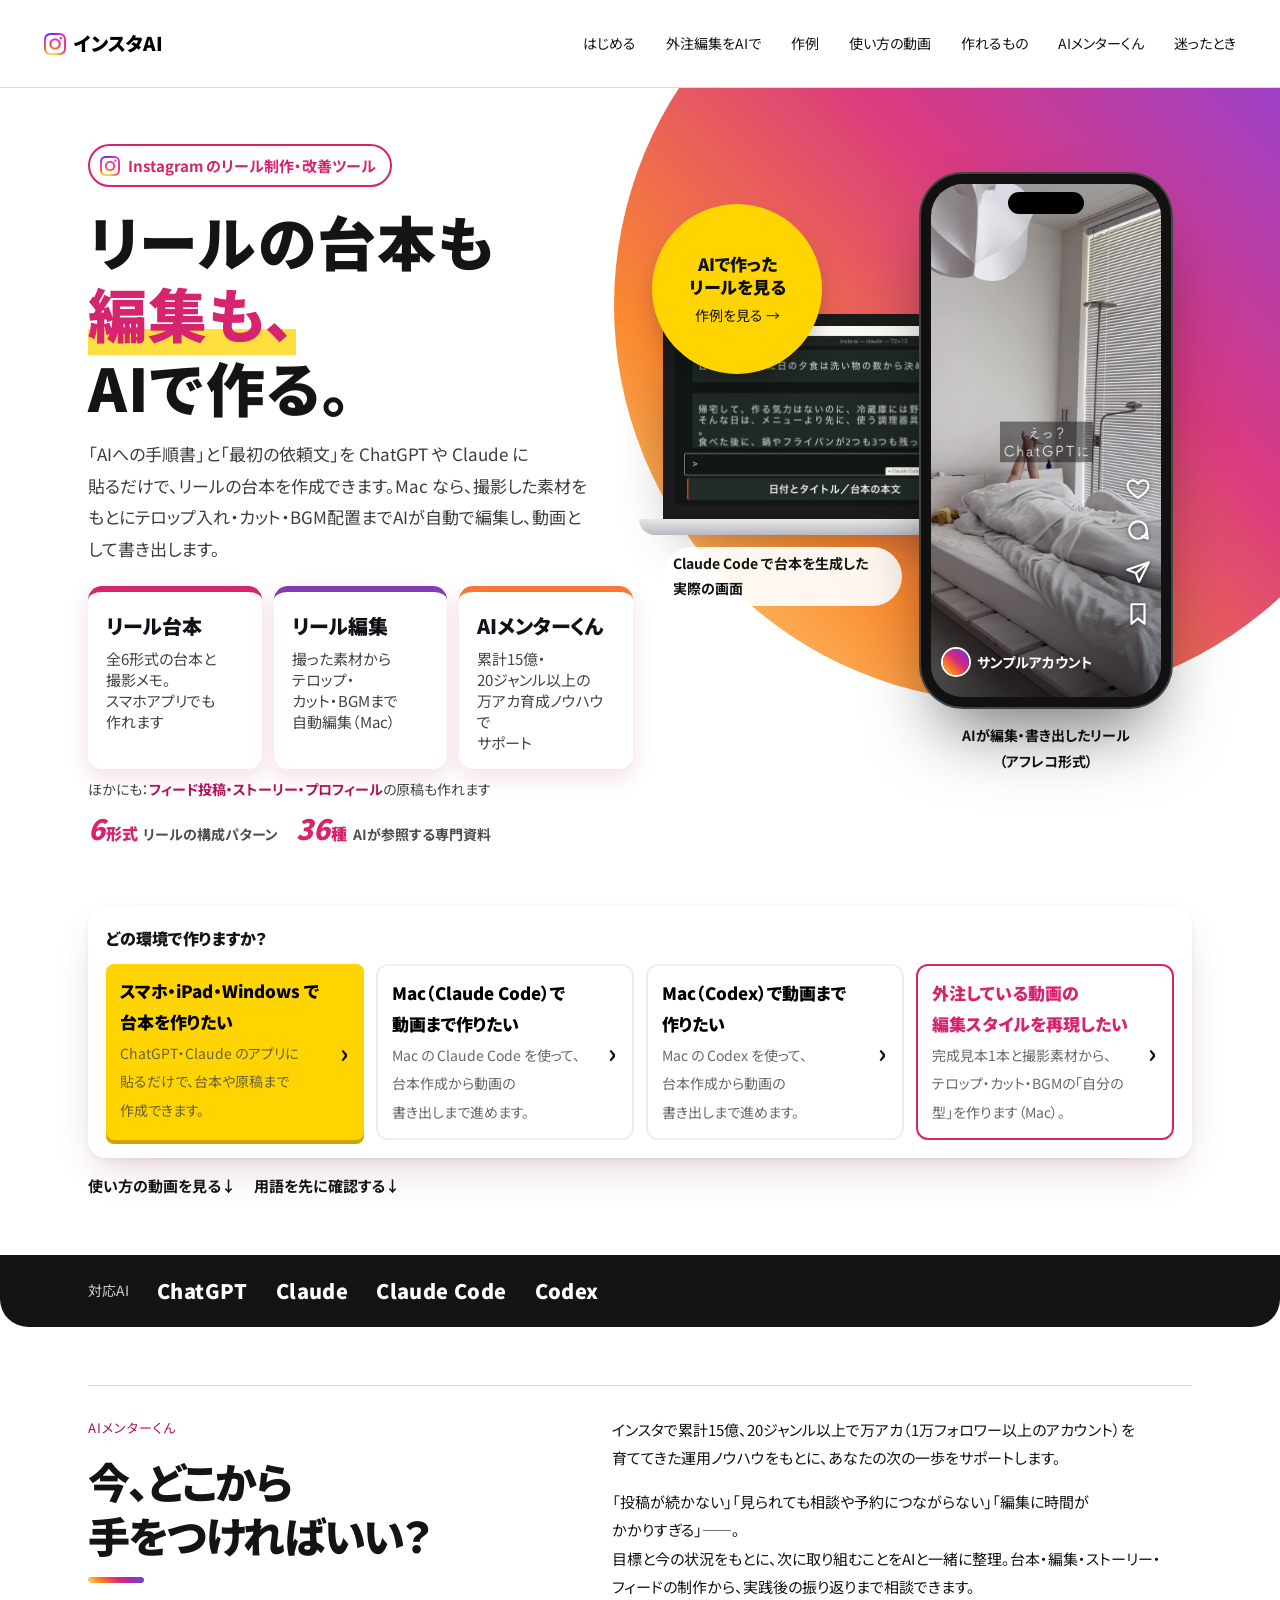
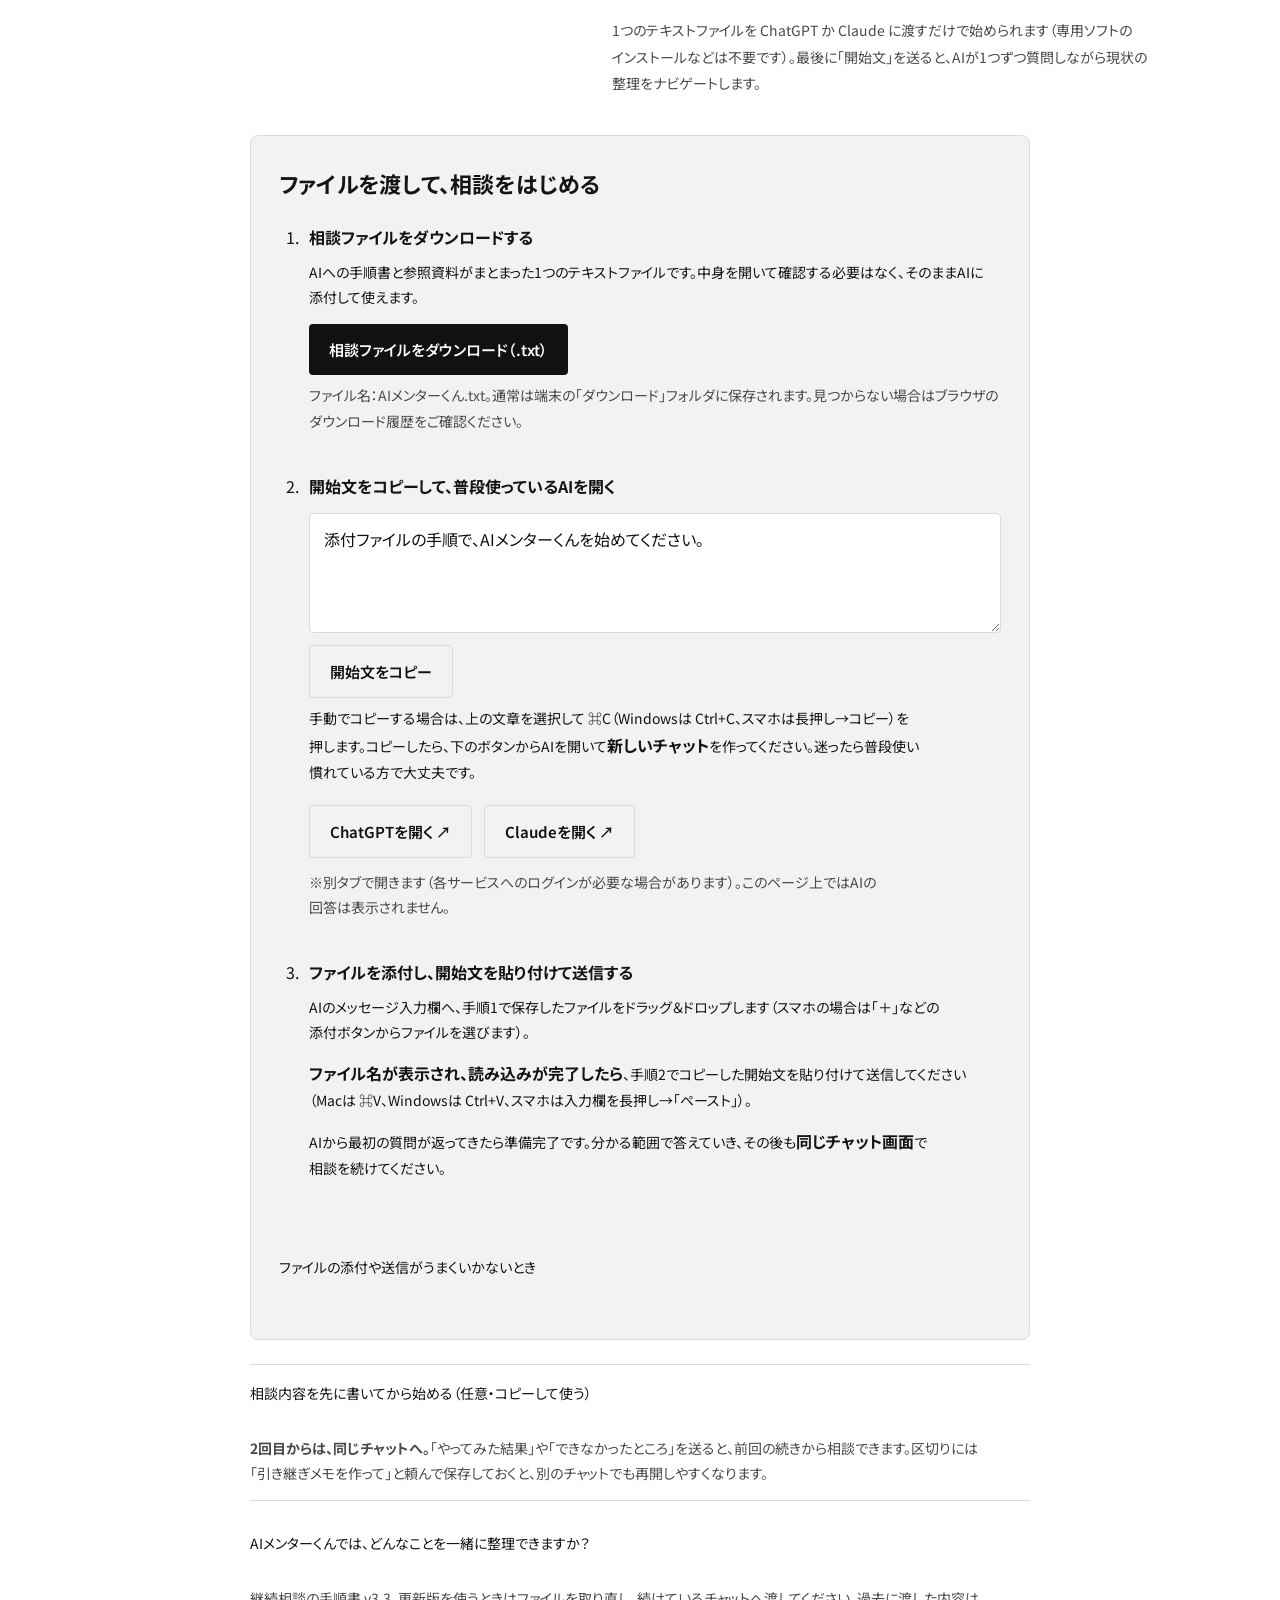
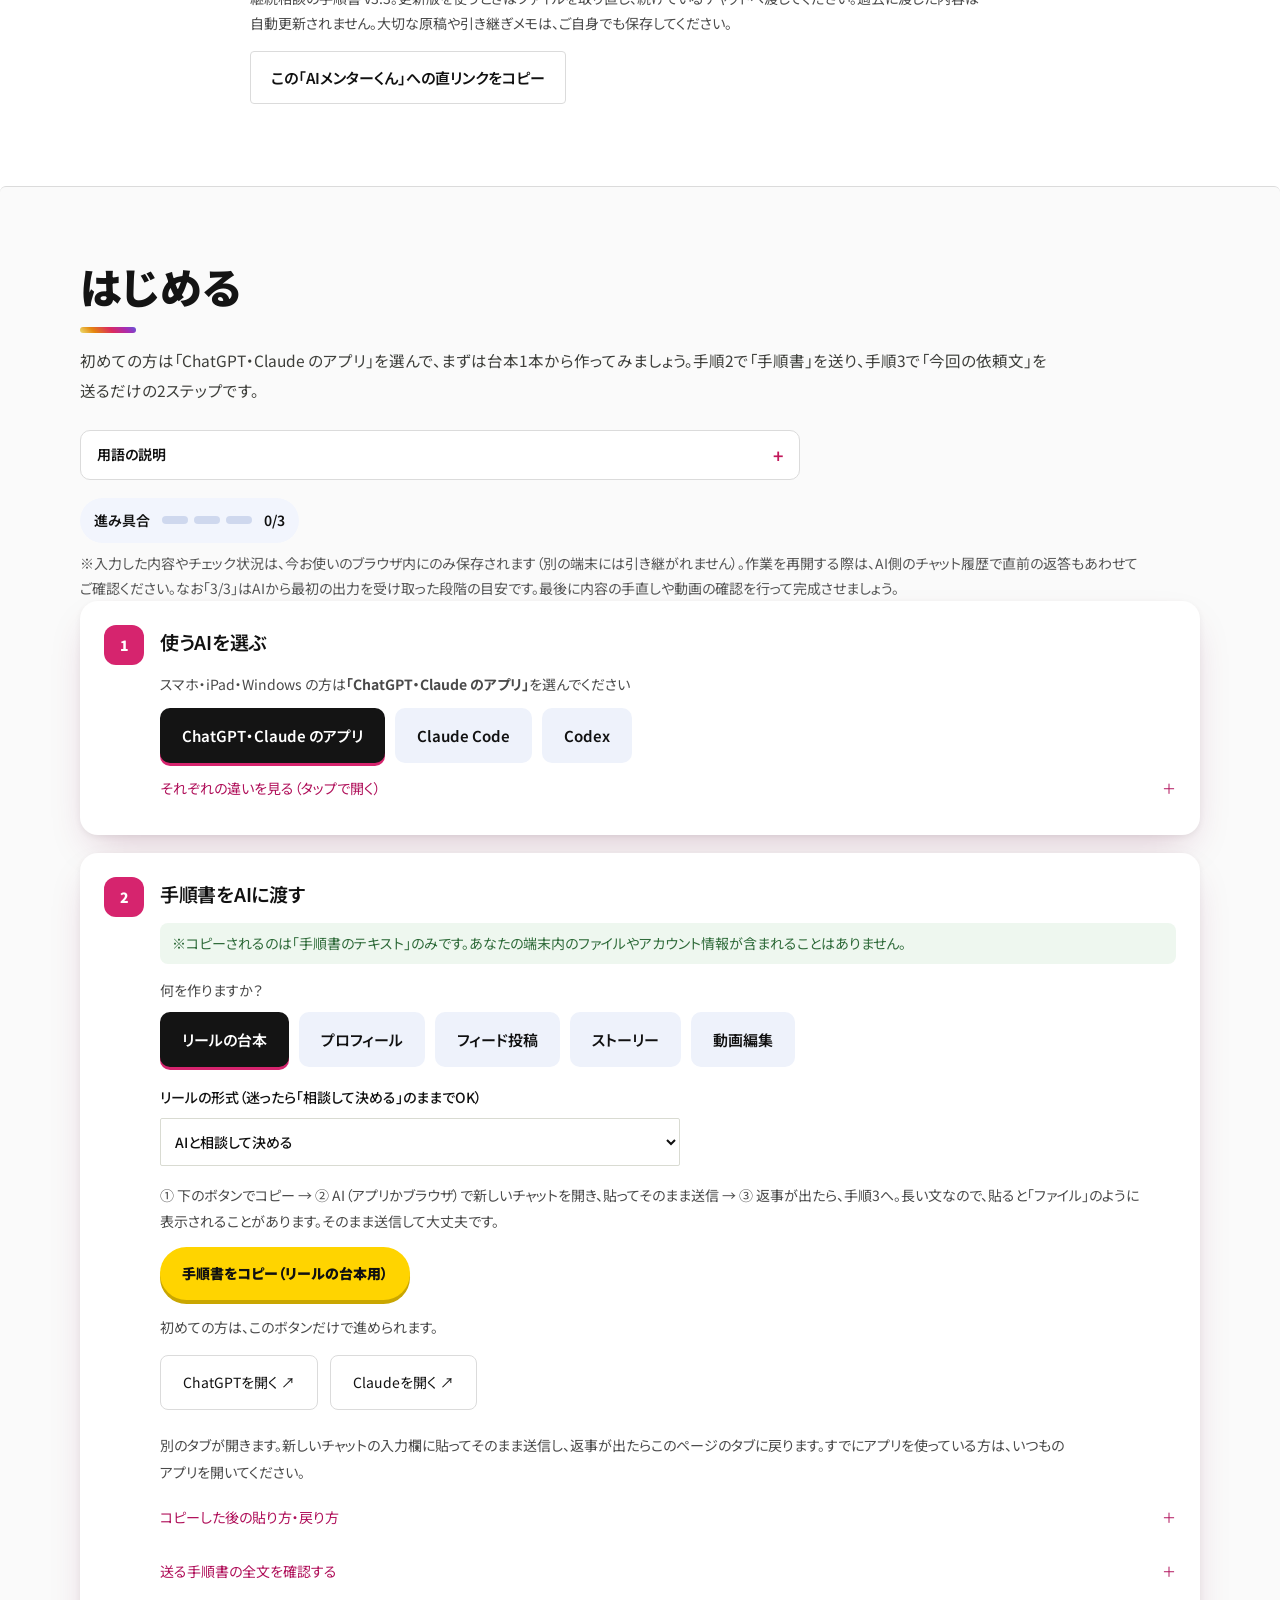
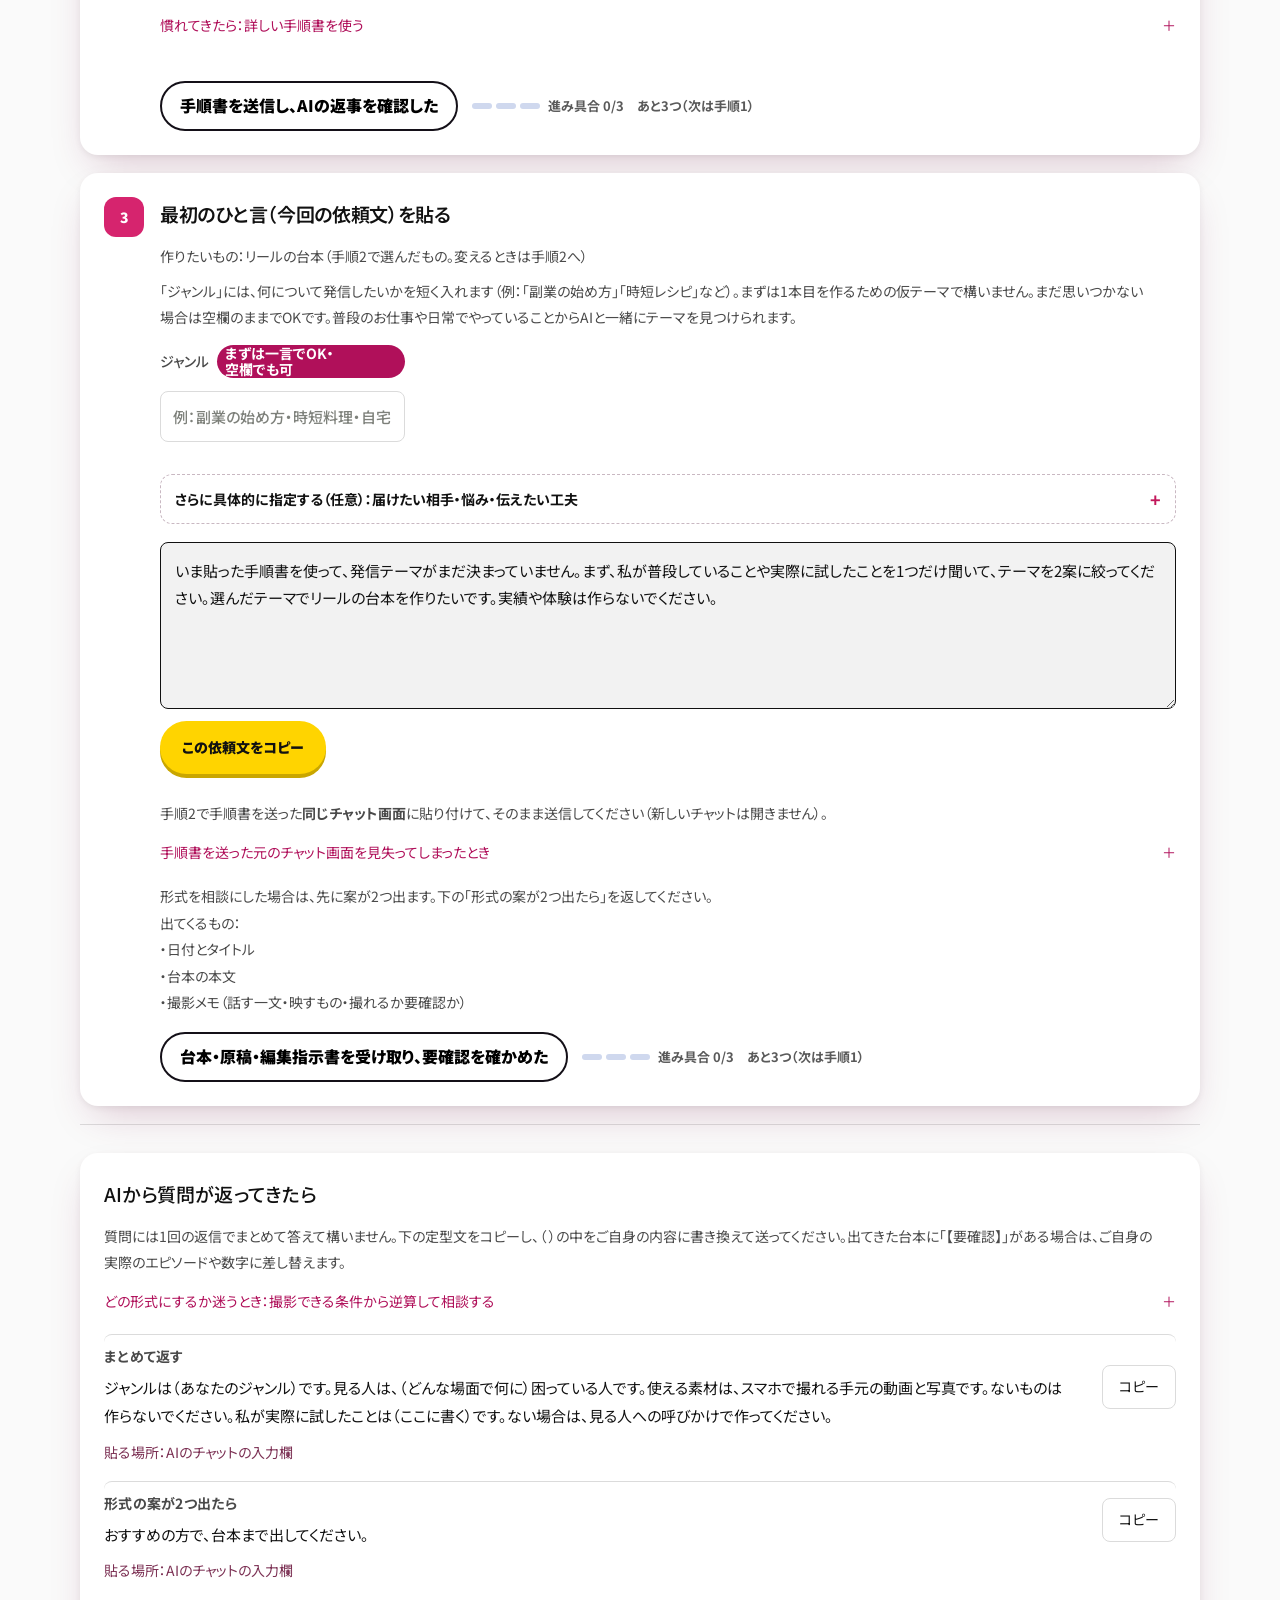
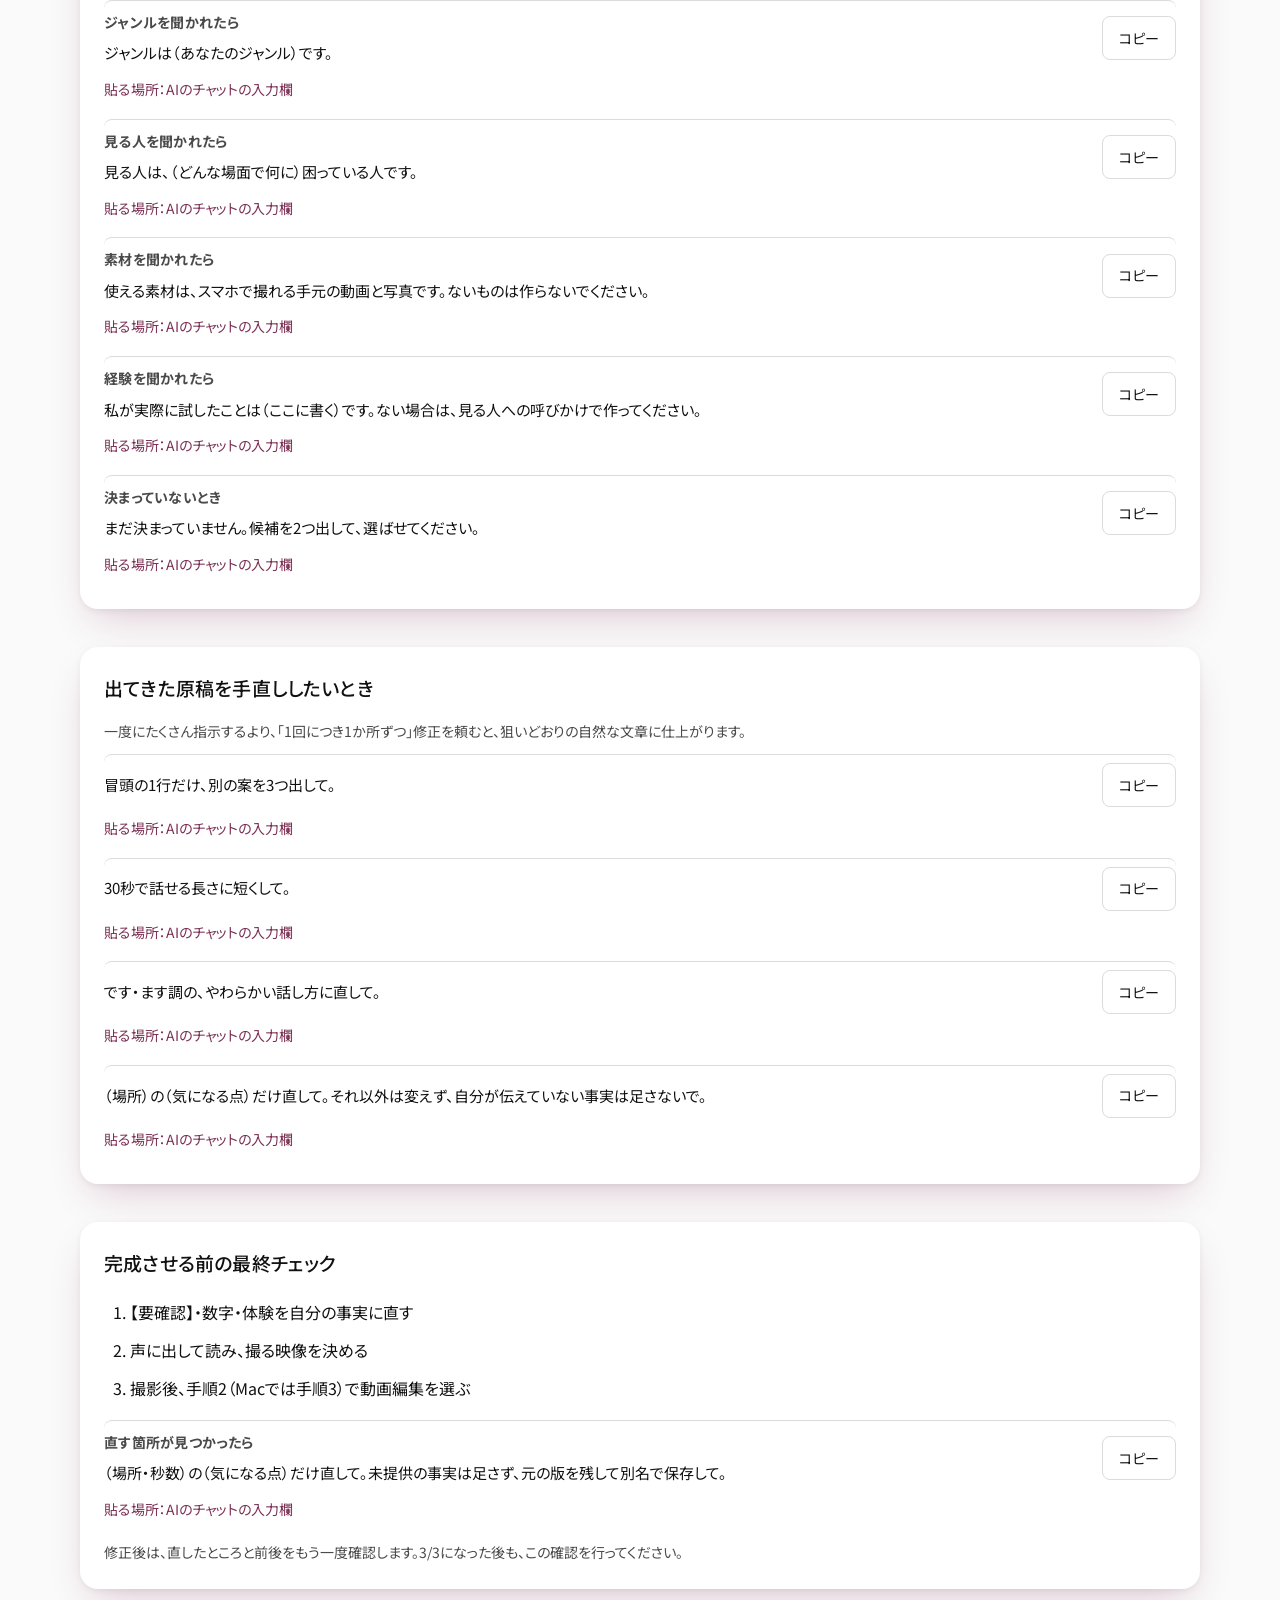
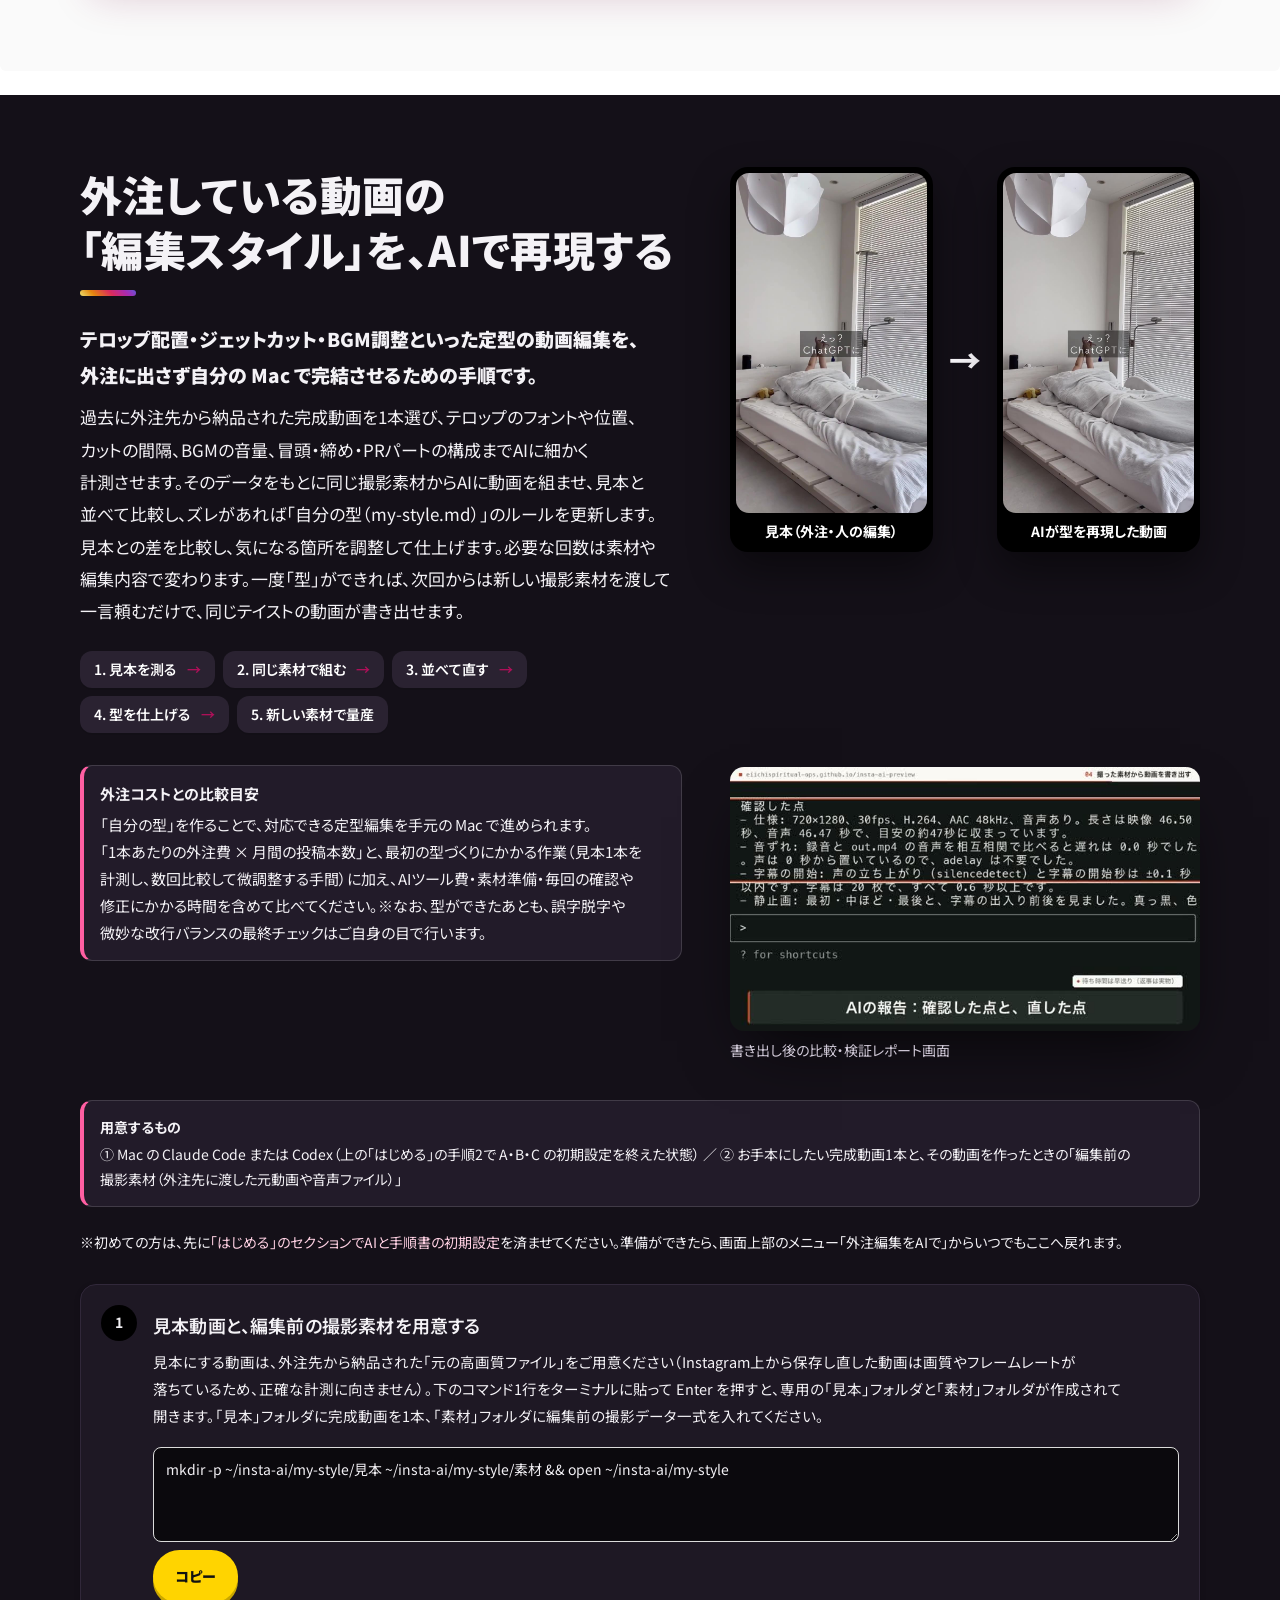
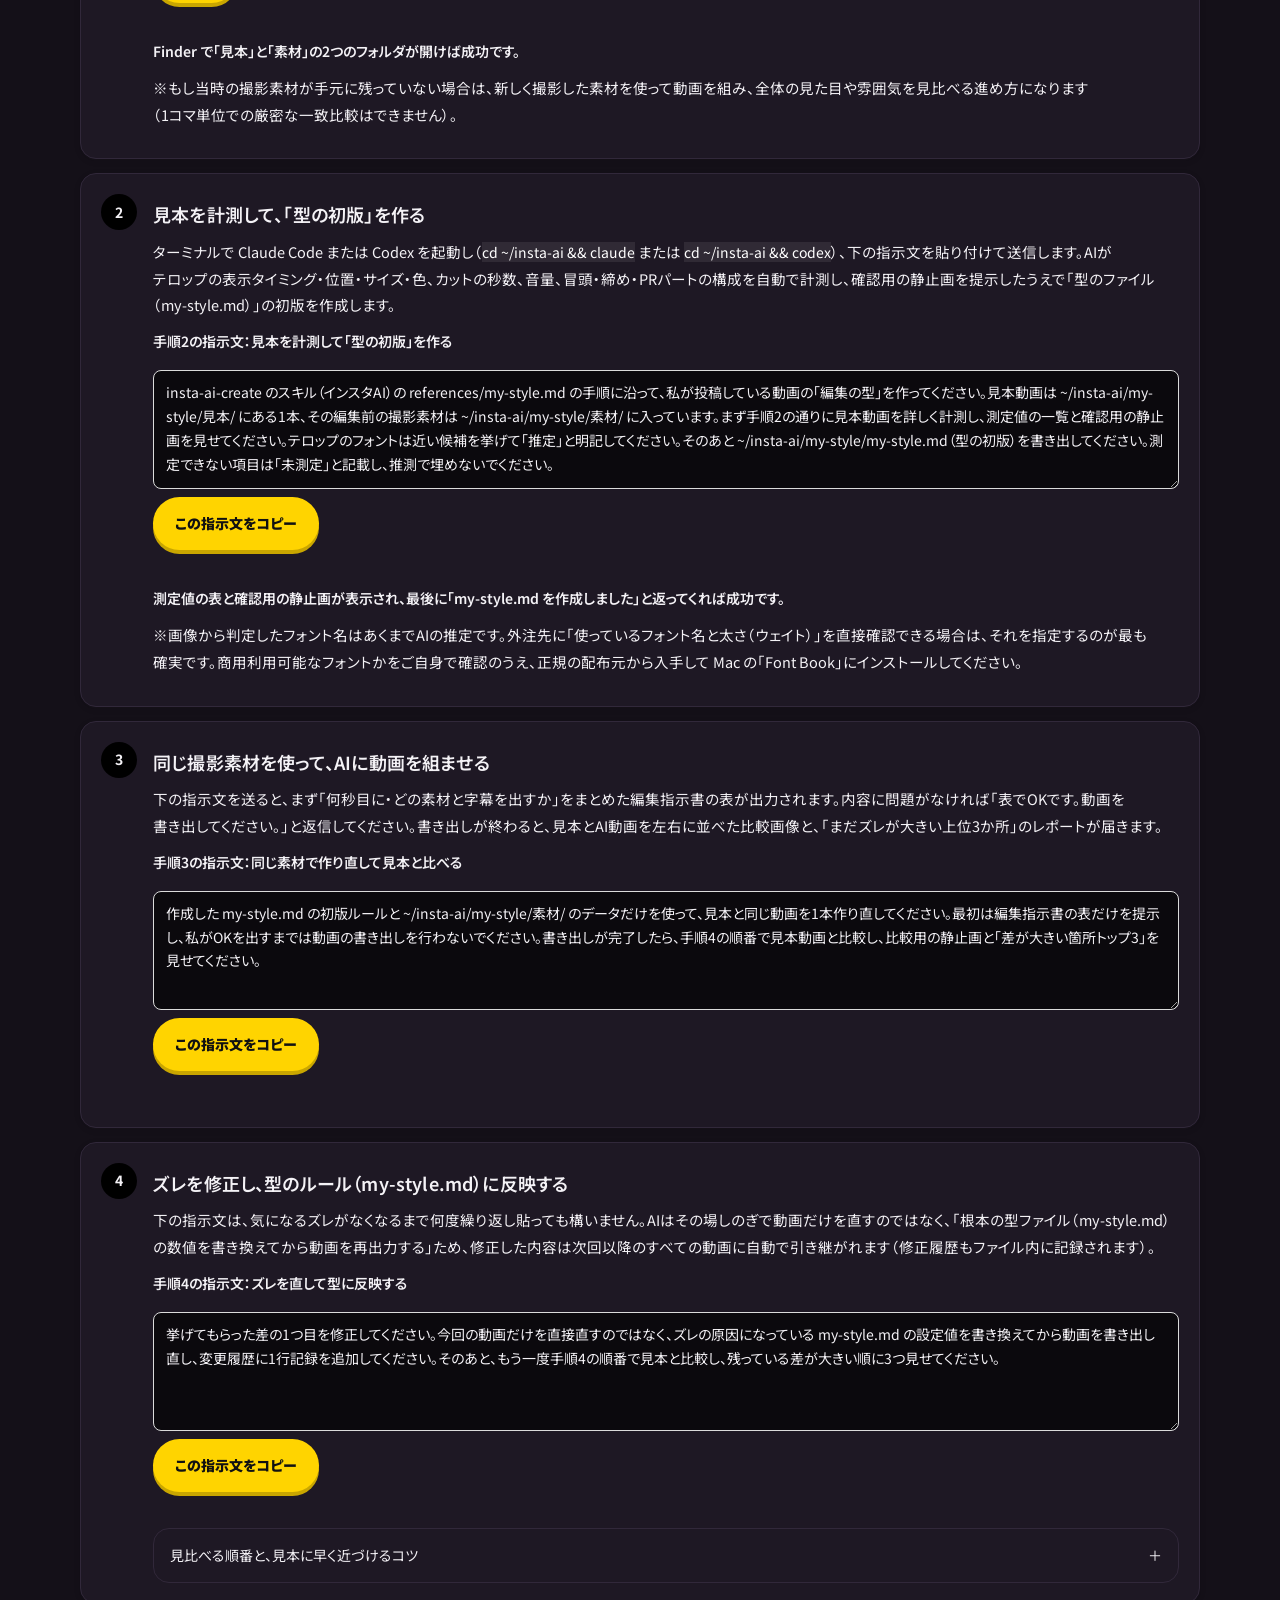
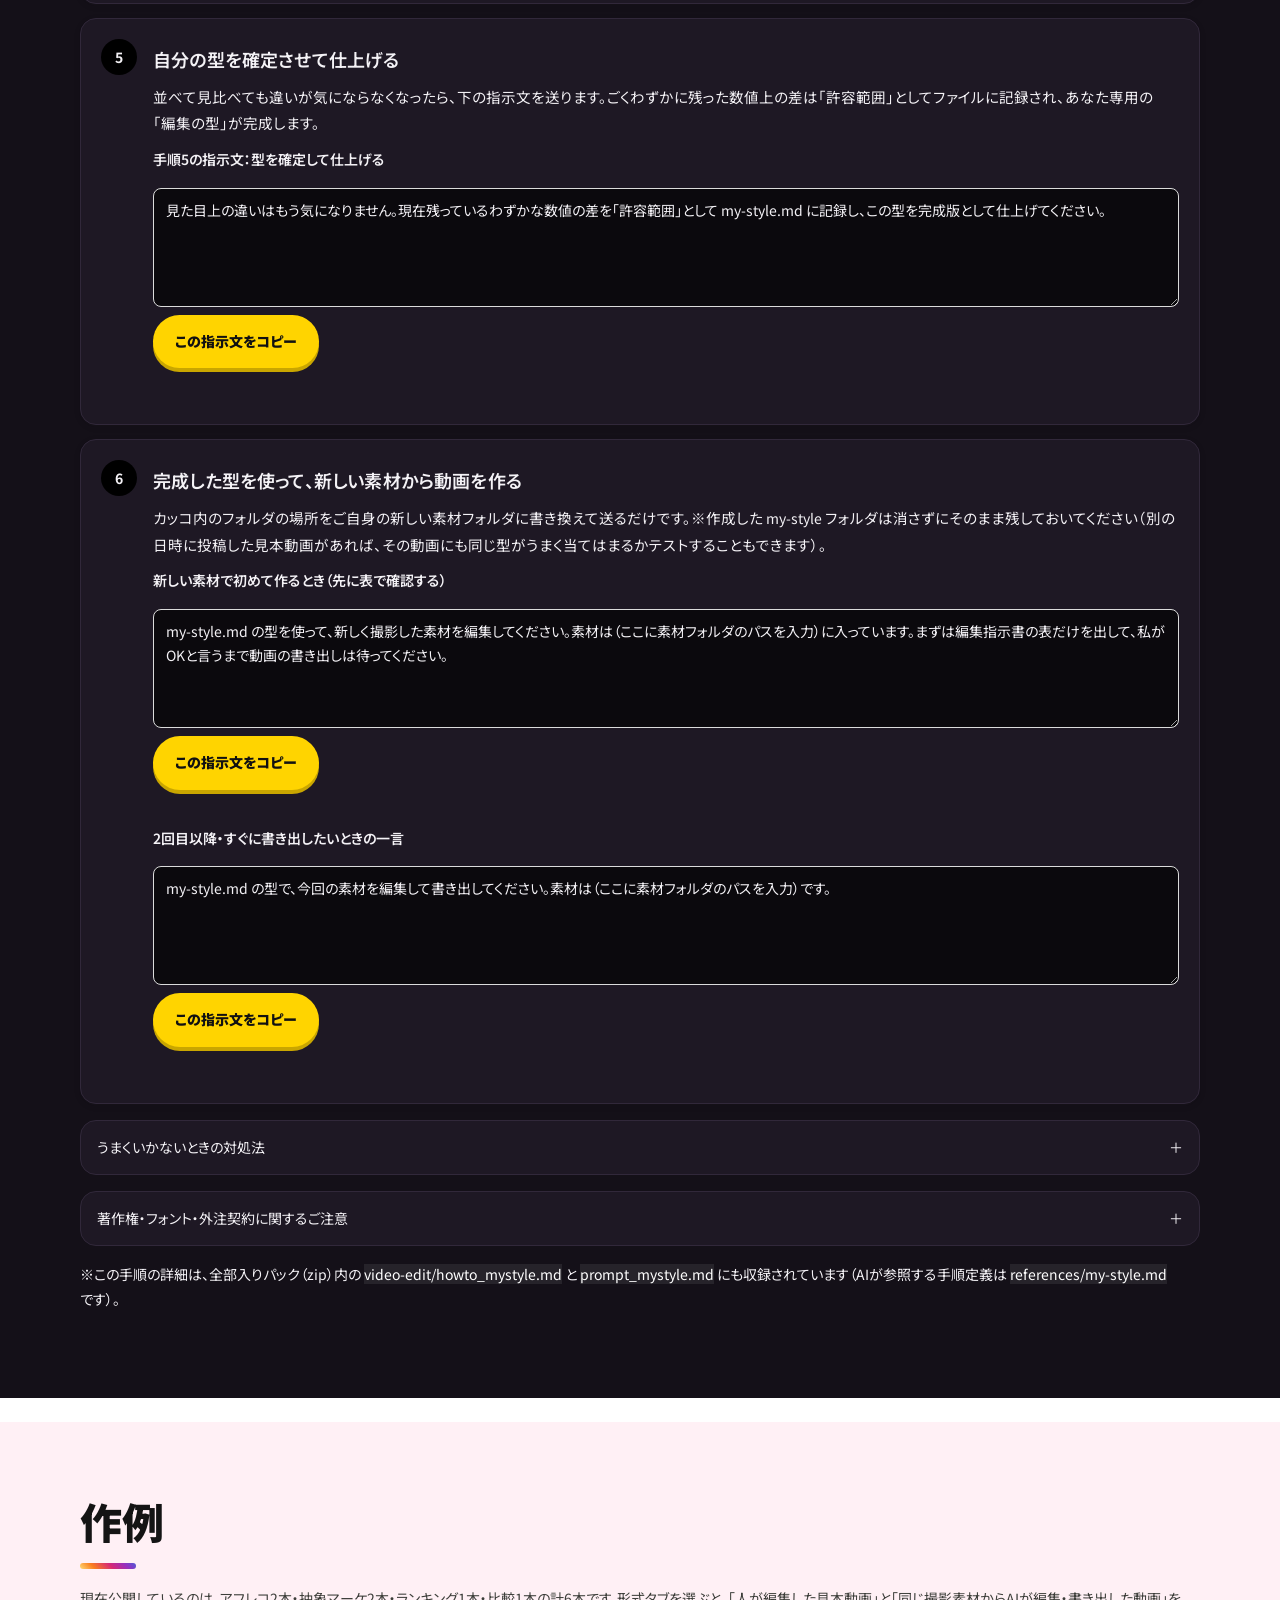
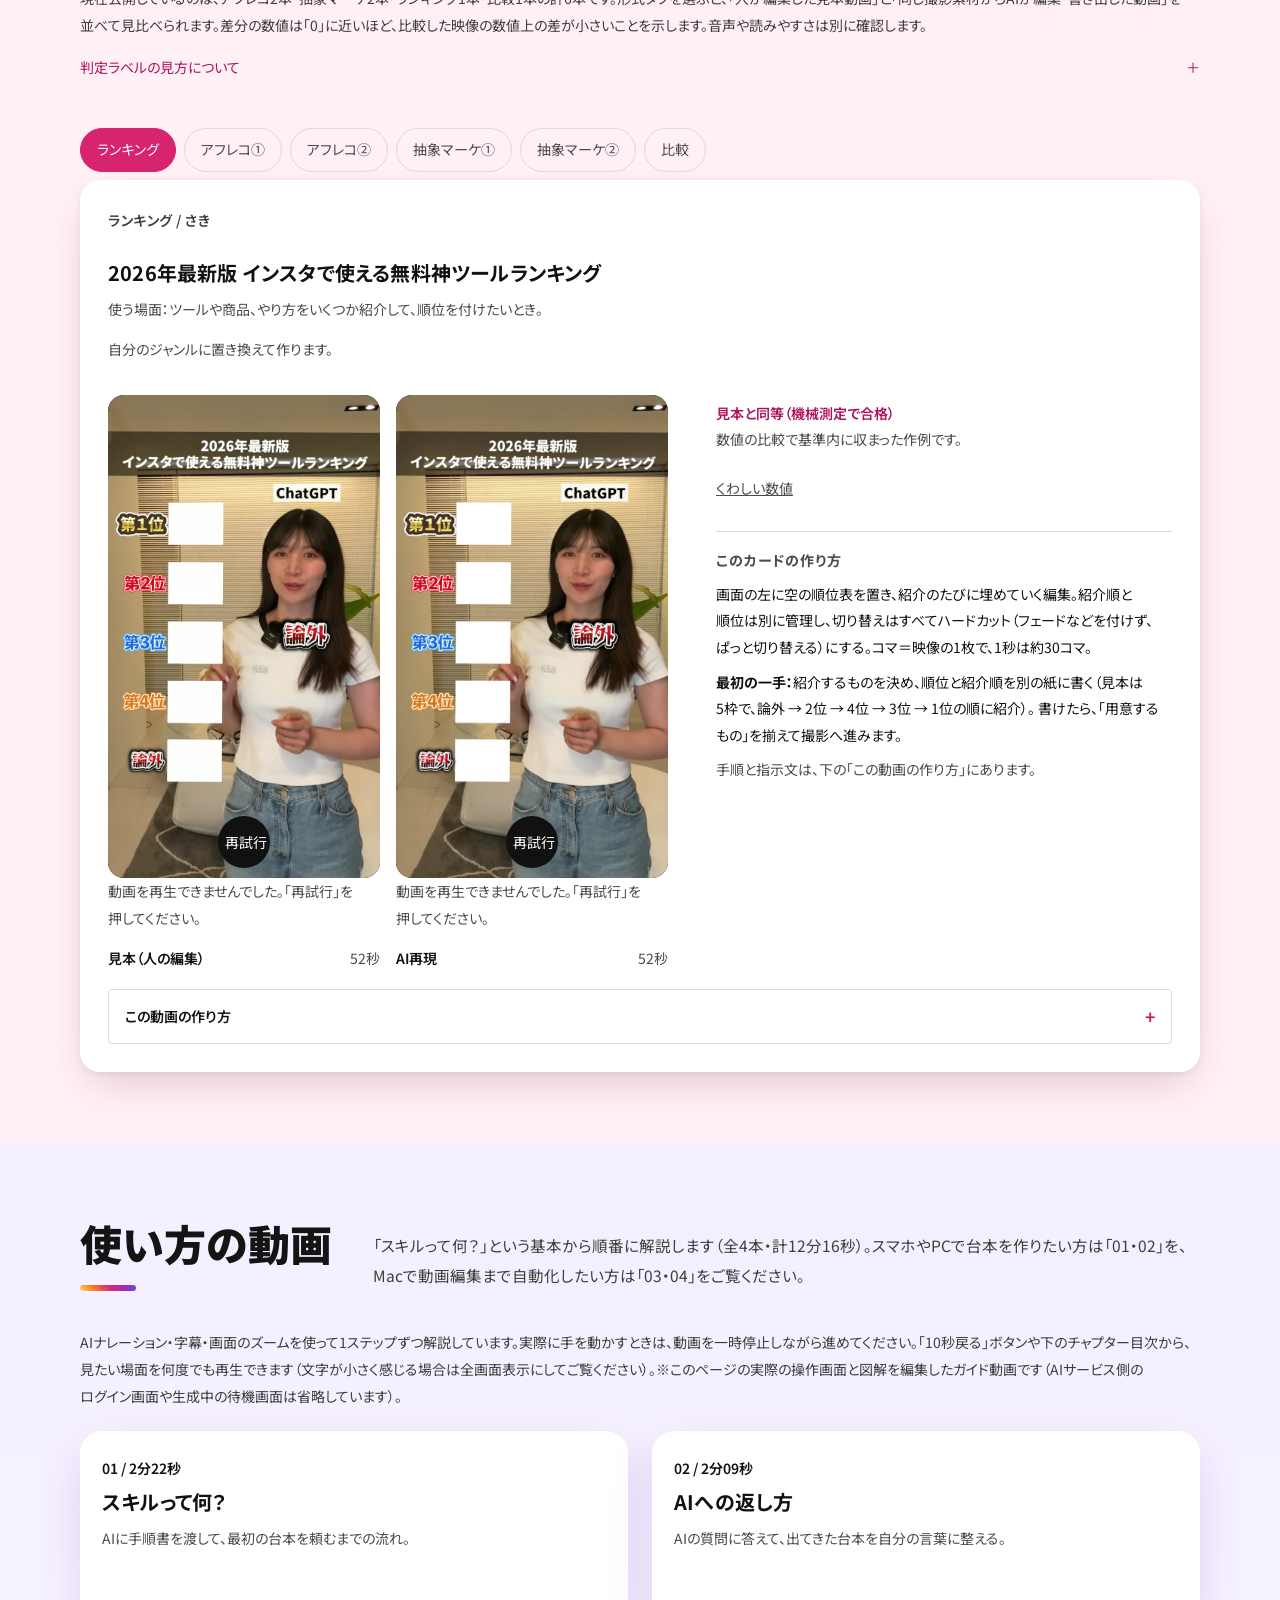
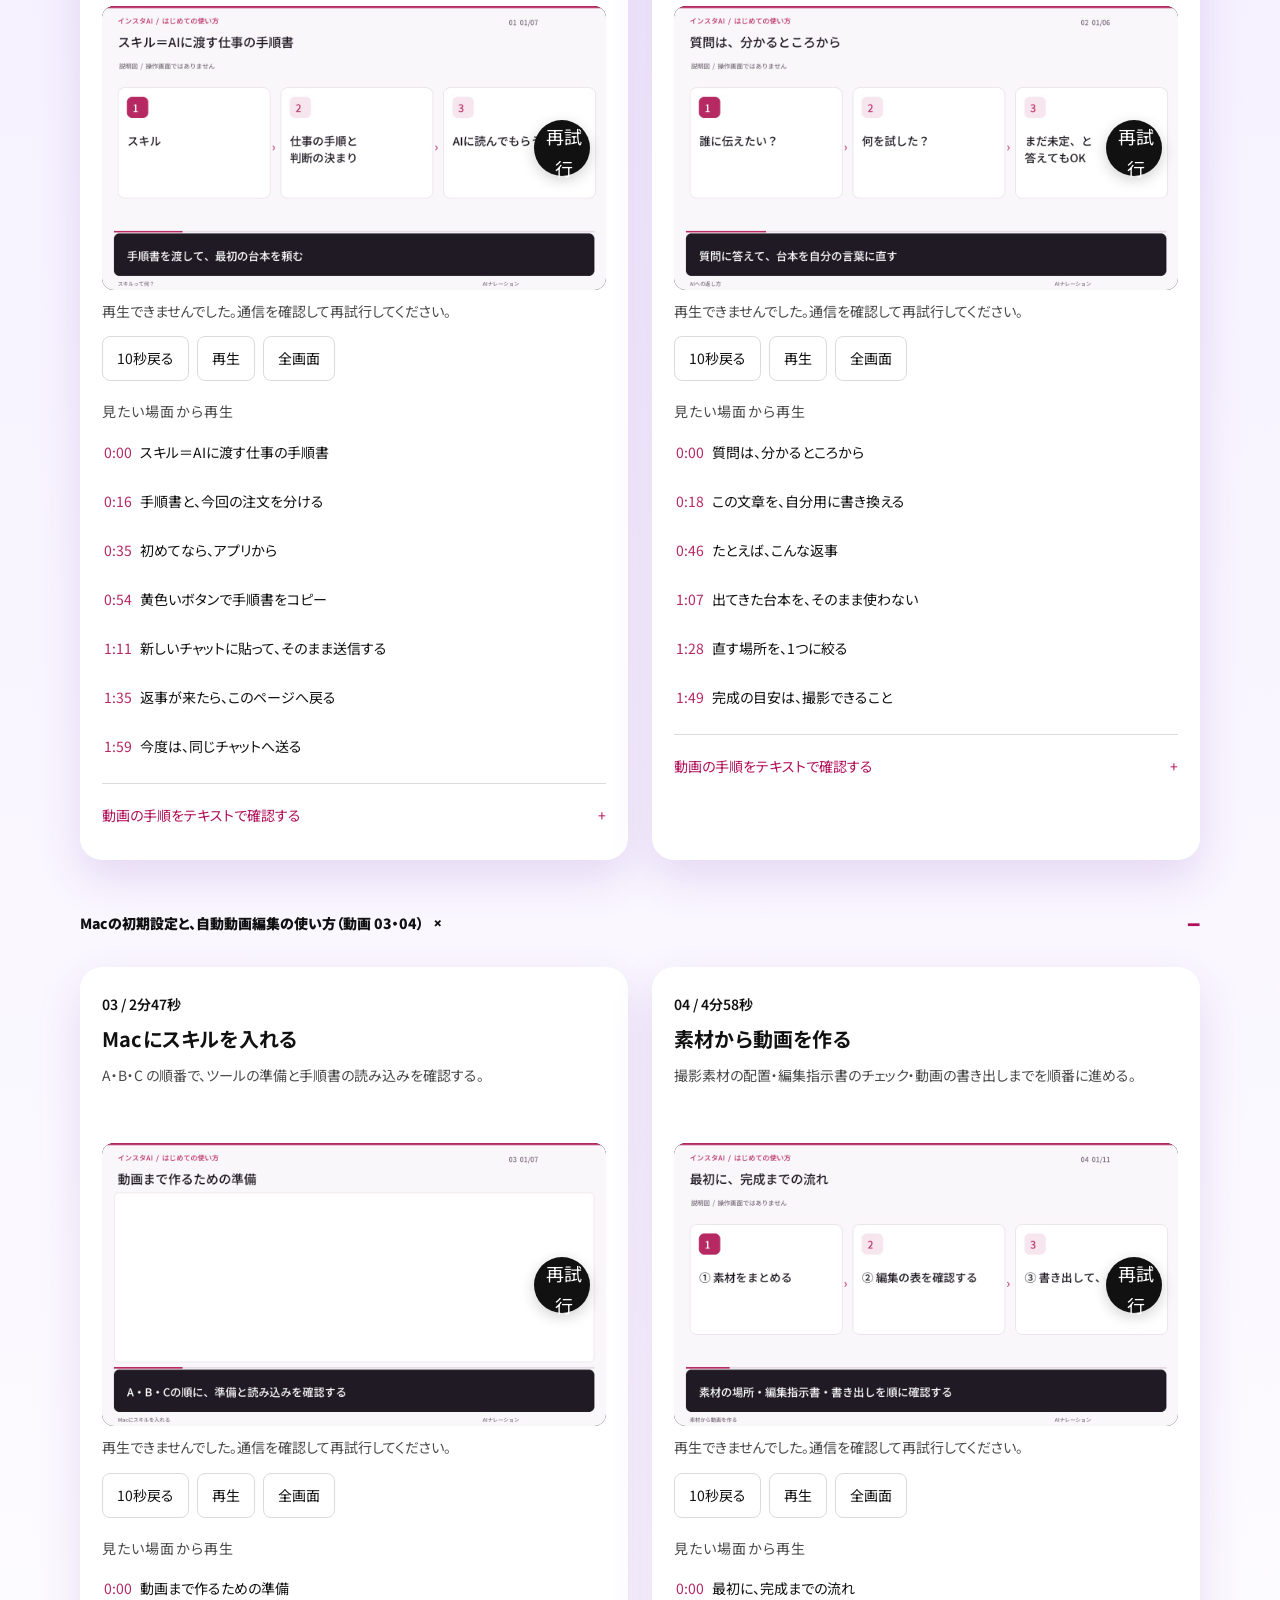
==== commit afe10903: "Rename mentor to AIメンターくん and update experience copy" ====
--- a/index.html
+++ b/index.html
@@ -4,7 +4,7 @@
 <link rel="stylesheet" href="guide-controls.css?v=20261016-v13a"><link rel="stylesheet" href="improvement.css?v=20261018-2"></head>
 <body>
 <a class="skip" href="#main">本文へ移動</a>
-<header class="header"><a href="#" class="logo" aria-label="インスタAI ホーム"><img class="logo-glyph" src="assets/brand/instagram-glyph-gradient-64.png" width="22" height="22" alt=""><span>インスタAI</span></a><a class="header-ms" href="#mystyle">外注編集</a><a class="header-start" href="#start">はじめる</a><nav aria-label="メインナビゲーション"><a href="#start">はじめる</a><a href="#mystyle">外注編集をAIで</a><a href="#reels">作例</a><a href="#howto">使い方の動画</a><a href="#formats">作れるもの</a><a href="#improve">改善を相談</a><a href="#method">迷ったとき</a></nav></header>
+<header class="header"><a href="#" class="logo" aria-label="インスタAI ホーム"><img class="logo-glyph" src="assets/brand/instagram-glyph-gradient-64.png" width="22" height="22" alt=""><span>インスタAI</span></a><a class="header-ms" href="#mystyle">外注編集</a><a class="header-start" href="#start">はじめる</a><nav aria-label="メインナビゲーション"><a href="#start">はじめる</a><a href="#mystyle">外注編集をAIで</a><a href="#reels">作例</a><a href="#howto">使い方の動画</a><a href="#formats">作れるもの</a><a href="#improve">AIメンターくん</a><a href="#method">迷ったとき</a></nav></header>
 <main id="main" tabindex="-1">
 <section class="hero hx"><div class="hx-bg" aria-hidden="true"></div><div class="hx-inner section-shell">
 <div class="hx-copy">
@@ -14,7 +14,7 @@
 <ul class="hx-kinds hx-kinds2 hx-kinds3" aria-label="作る・改善する">
   <li><a href="#formats" data-goto="reels"><b>リール台本</b><span>全6形式の台本と撮影メモ。スマホアプリでも作れます</span></a></li>
   <li><a href="#reels"><b>リール編集</b><span>撮った素材からテロップ・カット・BGMまで自動編集（Mac）</span></a></li>
-  <li><a href="#improve" aria-label="インスタ改善ナビ：今の悩みから、最優先で直すポイントを整理"><b>改善ナビ</b><span>今の悩みから、<br>最優先で直すポイントを整理</span></a></li>
+  <li><a href="#improve" aria-label="AIメンターくん：累計15億・20ジャンル以上の万アカ育成ノウハウでサポート"><b>AIメンターくん</b><span>累計15億・<br>20ジャンル以上の<br>万アカ育成ノウハウで<br>サポート</span></a></li>
 </ul>
 <p class="hx-also">ほかにも：<a href="#also">フィード投稿・ストーリー・プロフィール</a>の原稿も作れます</p>
 <a class="hx-mstrip" href="#reels" aria-label="実際の画面と作例を見る"><span class="lap"><img src="assets/brand/still_03_60.jpg" width="640" height="360" alt="Claude Code に台本が出力された画面"></span><span class="ph"><img src="assets/reels/voiceover_ai.jpg" width="540" height="960" alt="AIが書き出したリールの1コマ"></span></a>
@@ -42,10 +42,11 @@
 <section id="improve" class="improve-section section-shell" aria-labelledby="improve-title">
   <div class="improve-head">
     <div>
-      <p class="improve-eyebrow">インスタ改善ナビ</p>
+      <p class="improve-eyebrow">AIメンターくん</p>
       <h2 id="improve-title">今、どこから<br>手をつければいい？</h2>
     </div>
     <div>
+      <p>インスタで累計15億、20ジャンル以上で万アカ（1万フォロワー以上のアカウント）を育ててきた運用ノウハウをもとに、あなたの次の一歩をサポートします。</p>
       <p>「投稿が続かない」「見られても相談や予約につながらない」「編集に時間がかかりすぎる」——。<br>目標と今の状況をもとに、次に取り組むことをAIと一緒に整理。台本・編集・ストーリー・フィードの制作から、実践後の振り返りまで相談できます。</p>
       <p class="improve-note">1つのテキストファイルを ChatGPT か Claude に渡すだけで始められます（専用ソフトのインストールなどは不要です）。最後に「開始文」を送ると、AIが1つずつ質問しながら現状の整理をナビゲートします。</p>
     </div>
@@ -57,13 +58,13 @@
         <li>
           <strong>相談ファイルをダウンロードする</strong>
           <p>AIへの手順書と参照資料がまとまった1つのテキストファイルです。中身を開いて確認する必要はなく、そのままAIに添付して使えます。</p>
-          <a id="improve-download" class="improve-primary" href="improvement-start.txt?v=mentor-v3.3" download="インスタ改善ナビ.txt">相談ファイルをダウンロード（.txt）</a>
-          <p class="improve-note">ファイル名：インスタ改善ナビ.txt。通常は端末の「ダウンロード」フォルダに保存されます。見つからない場合はブラウザのダウンロード履歴をご確認ください。</p>
+          <a id="improve-download" class="improve-primary" href="improvement-start.txt?v=mentor-v3.3-name1" download="AIメンターくん.txt">相談ファイルをダウンロード（.txt）</a>
+          <p class="improve-note">ファイル名：AIメンターくん.txt。通常は端末の「ダウンロード」フォルダに保存されます。見つからない場合はブラウザのダウンロード履歴をご確認ください。</p>
         </li>
         <li>
           <strong>開始文をコピーして、普段使っているAIを開く</strong>
           <label class="improve-sr-only" for="improve-start-message">AIに送る開始文</label>
-          <textarea id="improve-start-message" readonly rows="2">添付ファイルの手順で、インスタ改善ナビを始めてください。</textarea>
+          <textarea id="improve-start-message" readonly rows="2">添付ファイルの手順で、AIメンターくんを始めてください。</textarea>
           <button id="improve-start-copy" type="button" class="improve-secondary">開始文をコピー</button>
           <p>手動でコピーする場合は、上の文章を選択して ⌘C（Windowsは Ctrl+C、スマホは長押し→コピー）を押します。コピーしたら、下のボタンからAIを開いて<strong>新しいチャット</strong>を作ってください。迷ったら普段使い慣れている方で大丈夫です。</p>
           <div class="improve-actions">
@@ -151,13 +152,13 @@
 
     <p class="improve-note"><strong>2回目からは、同じチャットへ。</strong>「やってみた結果」や「できなかったところ」を送ると、前回の続きから相談できます。区切りには「引き継ぎメモを作って」と頼んで保存しておくと、別のチャットでも再開しやすくなります。</p>
     <details class="improve-help">
-      <summary>改善ナビでは、どんなことを一緒に整理できますか？</summary>
+      <summary>AIメンターくんでは、どんなことを一緒に整理できますか？</summary>
       <p>① いま作業が止まっている箇所と、次に確認すべきポイント<br>② なぜそこから手をつけるのが一番近道なのか（理由の整理）<br>③ 投稿の下書きや撮影メモなど、今日すぐ進められる小さな一歩<br>④ 実践した結果の振り返りと、次の投稿で変える一点<br>⑤ 急成長・継続型・他ジャンルの参考を使い分け、約50投稿の比較から自分の改善案へ</p>
       <p class="improve-note">※手元にインサイトの数字や原稿がそろっていなくても、原因を決めつけずに現状の確認から一緒に始めます（AIがあなたのInstagramアカウントへ勝手にログインして非公開データを調べるような機能ではありません）。</p>
     </details>
     <p class="improve-note">継続相談の手順書 v3.3。更新版を使うときはファイルを取り直し、続けているチャットへ渡してください。過去に渡した内容は自動更新されません。大切な原稿や引き継ぎメモは、ご自身でも保存してください。</p>
-    <button id="improve-link" type="button" class="improve-secondary">この「改善ナビ」への直リンクをコピー</button>
-    <noscript><p>相談文をまとめる機能にはJavaScriptが必要です。<a href="improvement-guide.txt?v=mentor-v3.3">手順書テキストを直接開く</a>こともできます。</p></noscript>
+    <button id="improve-link" type="button" class="improve-secondary">この「AIメンターくん」への直リンクをコピー</button>
+    <noscript><p>相談文をまとめる機能にはJavaScriptが必要です。<a href="improvement-guide.txt?v=mentor-v3.3-name1">手順書テキストを直接開く</a>こともできます。</p></noscript>
   </div>
 </section>
 
@@ -772,4 +773,4 @@
   <a href="#start-step2" class="primary-cta">手順書をコピーして始める</a>
   <p class="closing-share">このページのURLをチームや受講生に共有すれば、同じ手順ですぐに使い始められます。</p>
 </section>
-</main><footer class="footer section-shell"><a href="#" class="logo" aria-label="インスタAI ページの先頭へ"><img class="logo-glyph" src="assets/brand/instagram-glyph-gradient-64.png" width="22" height="22" alt=""><span>インスタAI</span></a></footer><a class="sticky-cta" href="#start-step2" id="sticky-cta">手順書をコピーして始める</a><script src="format-data.js?v=20261019-copy1"></script><script src="app.js?v=20261019-copy1"></script><script src="skill-copy.js?v=20261016-pdca1" defer></script><script src="start.js?v=20261017-k4" defer></script><script src="reels.js?v=20261016-pdca1" defer></script><script>(function(){var c=document.getElementById("sticky-cta"),s=document.getElementById("start");if(!c||!s||!("IntersectionObserver"in window))return;new IntersectionObserver(function(e){c.classList.toggle("is-hidden",e[0].isIntersecting||e[0].boundingClientRect.top<0)}).observe(s);})();</script><script>(function(){var r=document.getElementById("service-reels");if(r)r.click();})();document.querySelectorAll(".hx-kinds [data-goto]").forEach(function(a){a.addEventListener("click",function(){var t=document.getElementById("service-"+a.dataset.goto);if(t)t.click();});});</script><script>document.querySelectorAll(".also-start").forEach(function(b){b.addEventListener("click",function(){var r=document.querySelector('.route-btn[data-route="app"]');if(r)r.click();setTimeout(function(){var m=document.querySelector('#start .start-choice[data-make="'+b.dataset.also+'"]');if(m)m.click();var s=document.getElementById("start-step2");if(s)s.scrollIntoView({behavior:"smooth",block:"start"});},50);});});</script><script>document.querySelectorAll(".also-link[data-tab]").forEach(function(b){b.addEventListener("click",function(){var t=document.getElementById("service-"+b.dataset.tab);if(t)t.click();var p=document.getElementById("format-panel");(p||document.getElementById("formats")).scrollIntoView({behavior:"smooth",block:"start"});});});</script><script src="improvement-guide.js?v=mentor-v3.3"></script><script src="improvement.js?v=mentor-v3.3"></script></body></html>
+</main><footer class="footer section-shell"><a href="#" class="logo" aria-label="インスタAI ページの先頭へ"><img class="logo-glyph" src="assets/brand/instagram-glyph-gradient-64.png" width="22" height="22" alt=""><span>インスタAI</span></a></footer><a class="sticky-cta" href="#start-step2" id="sticky-cta">手順書をコピーして始める</a><script src="format-data.js?v=20261019-copy1"></script><script src="app.js?v=20261019-copy1"></script><script src="skill-copy.js?v=20261016-pdca1" defer></script><script src="start.js?v=20261017-k4" defer></script><script src="reels.js?v=20261016-pdca1" defer></script><script>(function(){var c=document.getElementById("sticky-cta"),s=document.getElementById("start");if(!c||!s||!("IntersectionObserver"in window))return;new IntersectionObserver(function(e){c.classList.toggle("is-hidden",e[0].isIntersecting||e[0].boundingClientRect.top<0)}).observe(s);})();</script><script>(function(){var r=document.getElementById("service-reels");if(r)r.click();})();document.querySelectorAll(".hx-kinds [data-goto]").forEach(function(a){a.addEventListener("click",function(){var t=document.getElementById("service-"+a.dataset.goto);if(t)t.click();});});</script><script>document.querySelectorAll(".also-start").forEach(function(b){b.addEventListener("click",function(){var r=document.querySelector('.route-btn[data-route="app"]');if(r)r.click();setTimeout(function(){var m=document.querySelector('#start .start-choice[data-make="'+b.dataset.also+'"]');if(m)m.click();var s=document.getElementById("start-step2");if(s)s.scrollIntoView({behavior:"smooth",block:"start"});},50);});});</script><script>document.querySelectorAll(".also-link[data-tab]").forEach(function(b){b.addEventListener("click",function(){var t=document.getElementById("service-"+b.dataset.tab);if(t)t.click();var p=document.getElementById("format-panel");(p||document.getElementById("formats")).scrollIntoView({behavior:"smooth",block:"start"});});});</script><script src="improvement-guide.js?v=mentor-v3.3-name1"></script><script src="improvement.js?v=mentor-v3.3-name1"></script></body></html>
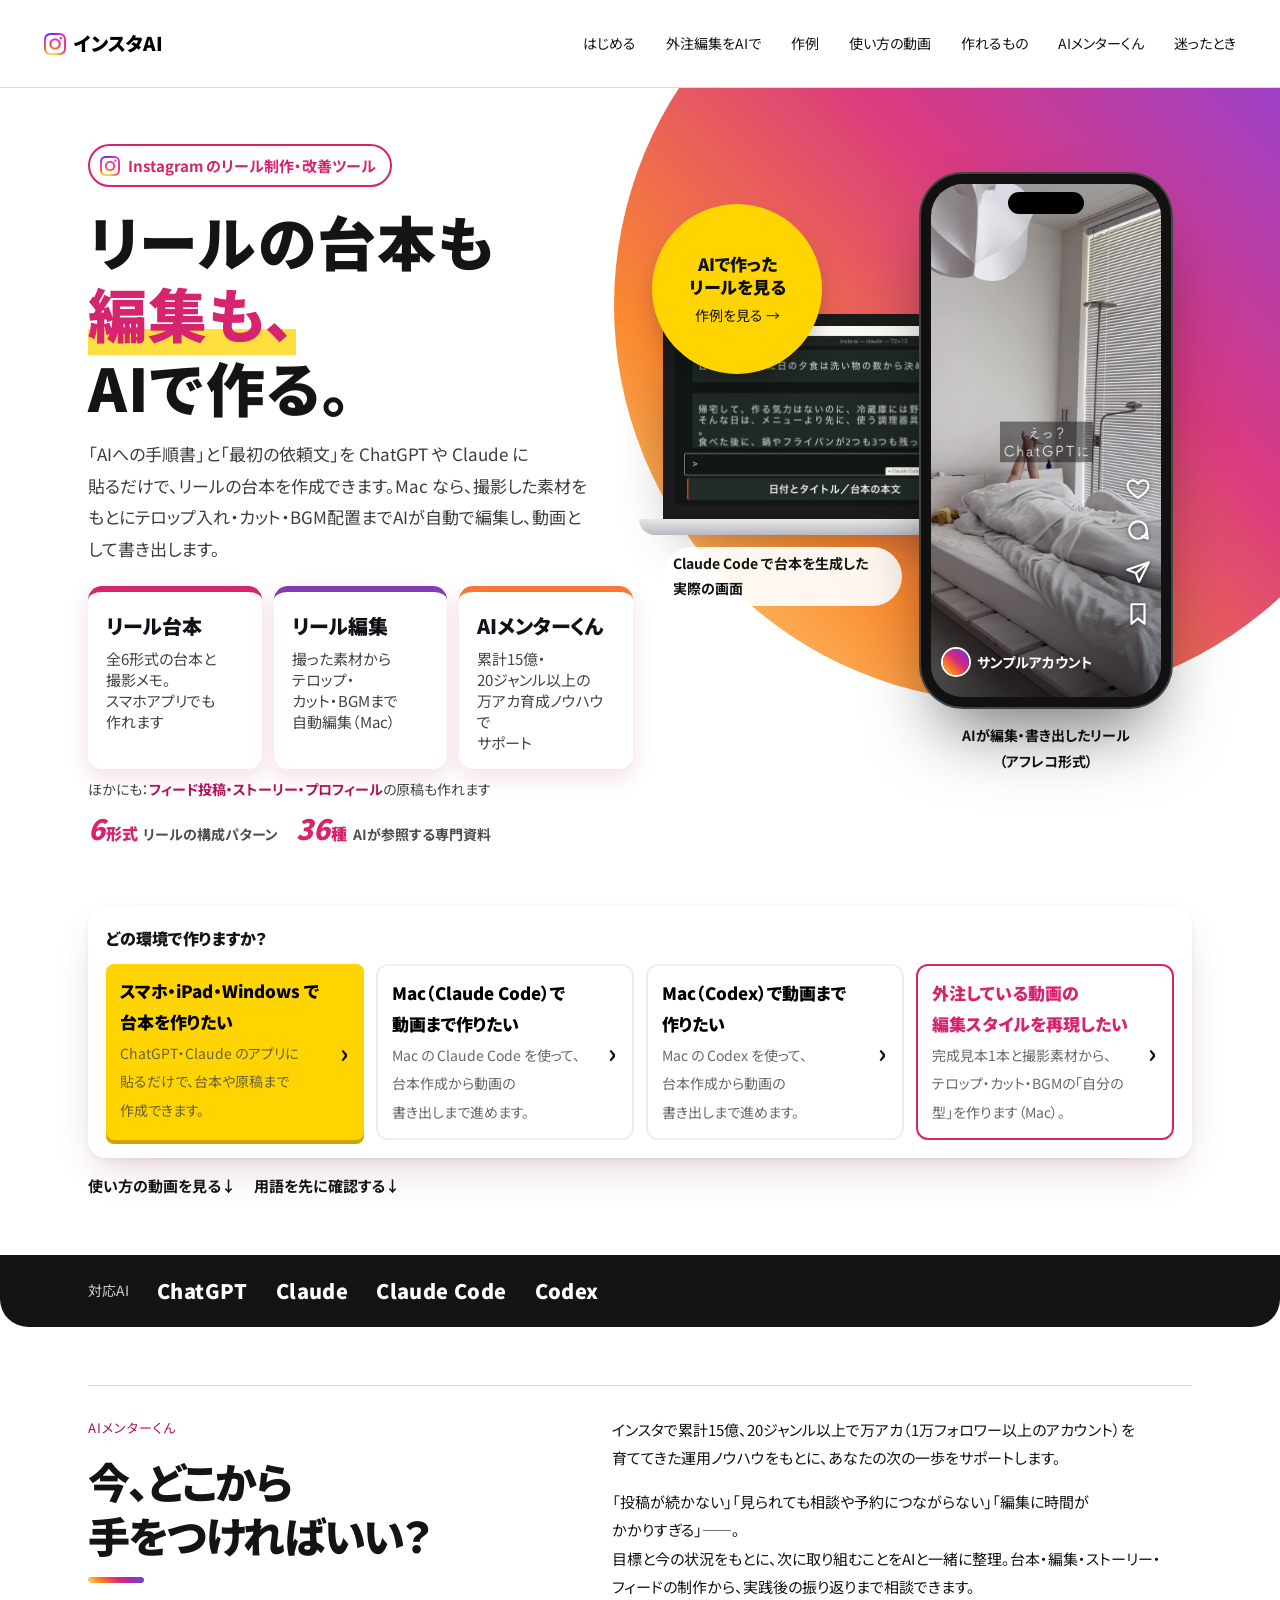
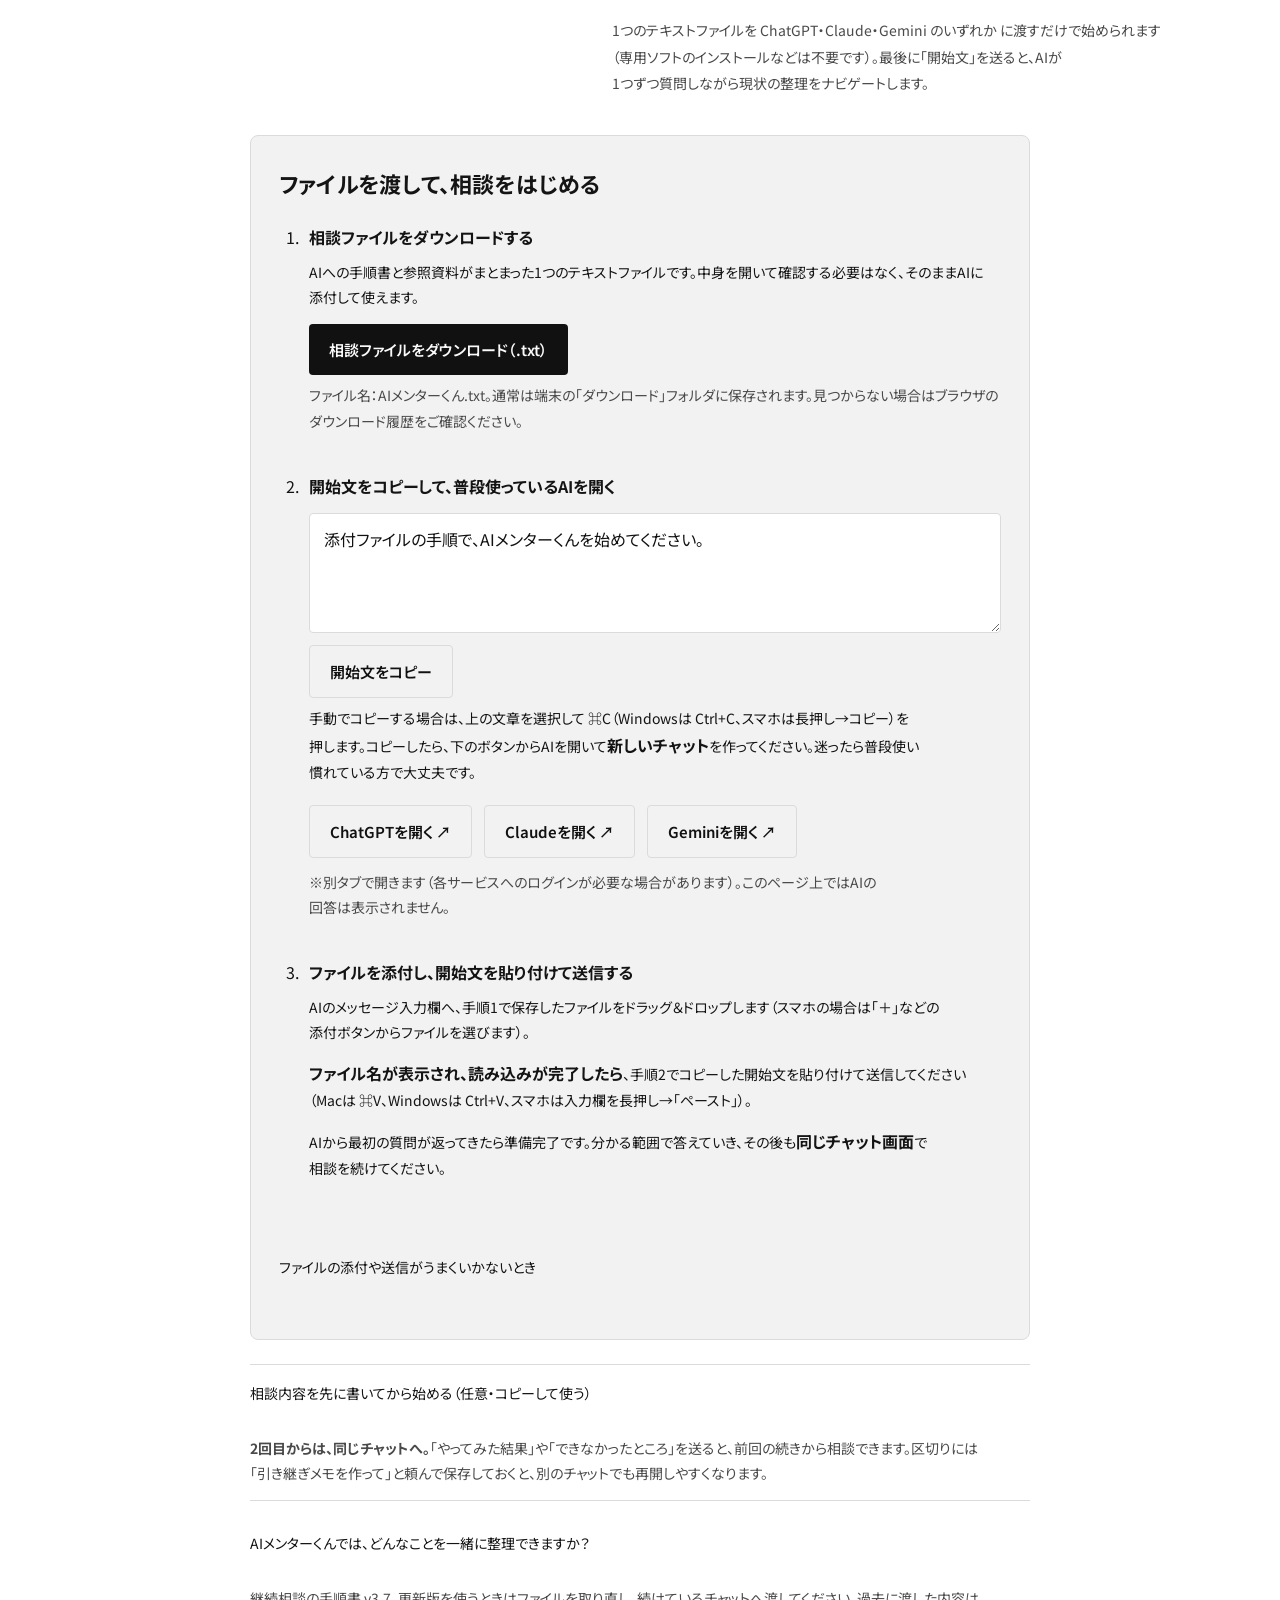
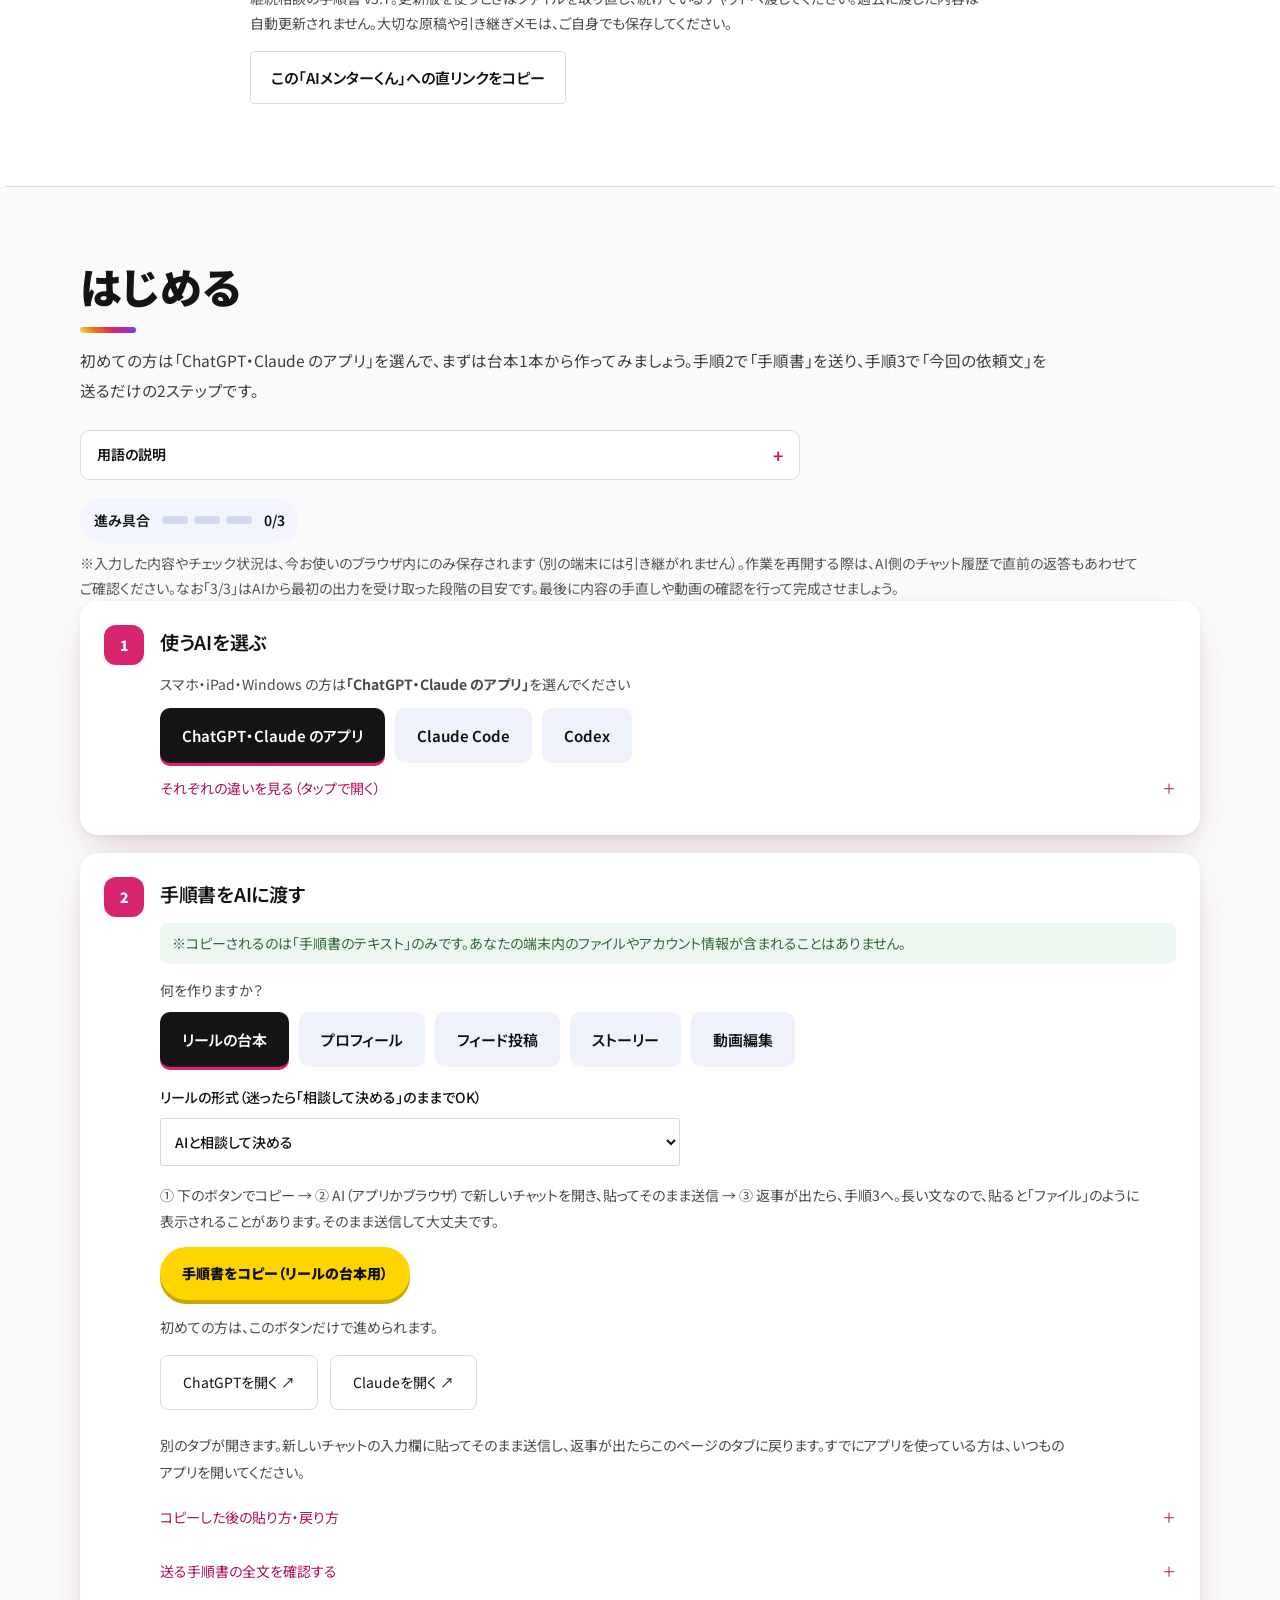
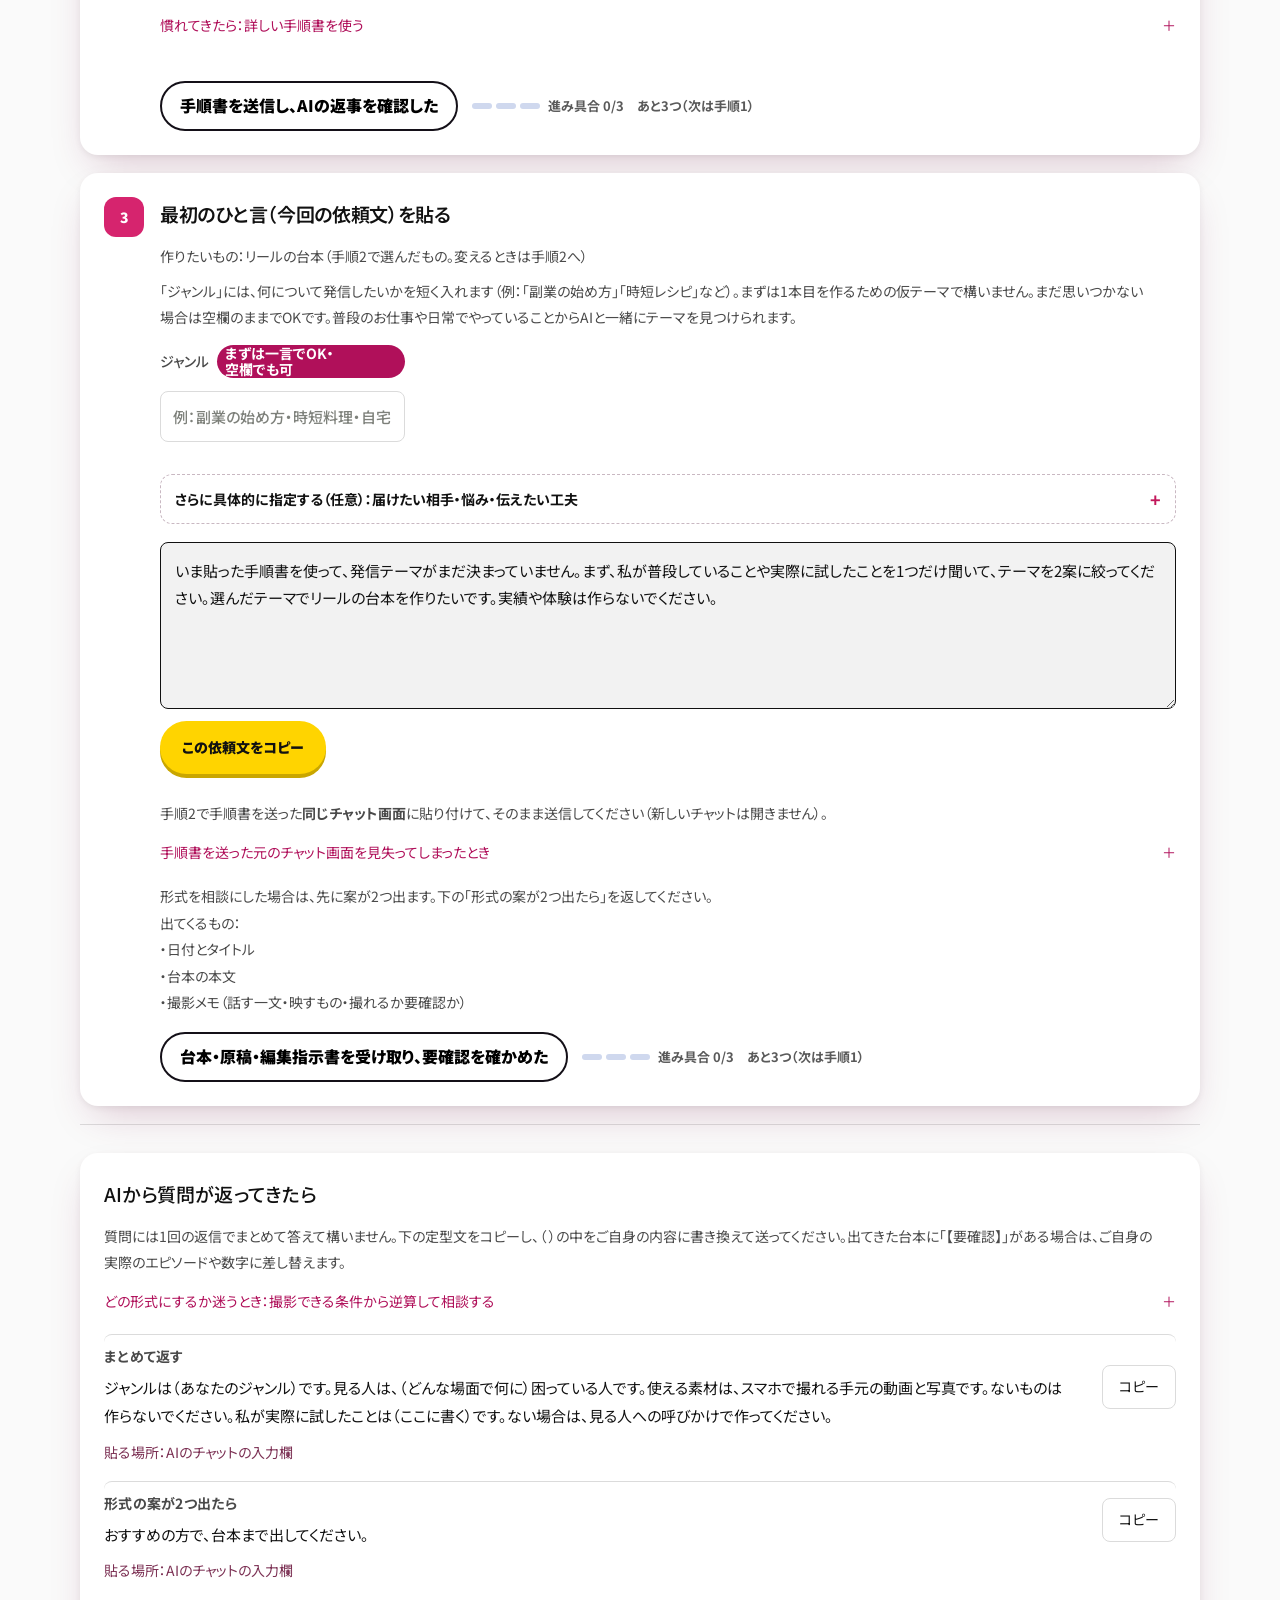
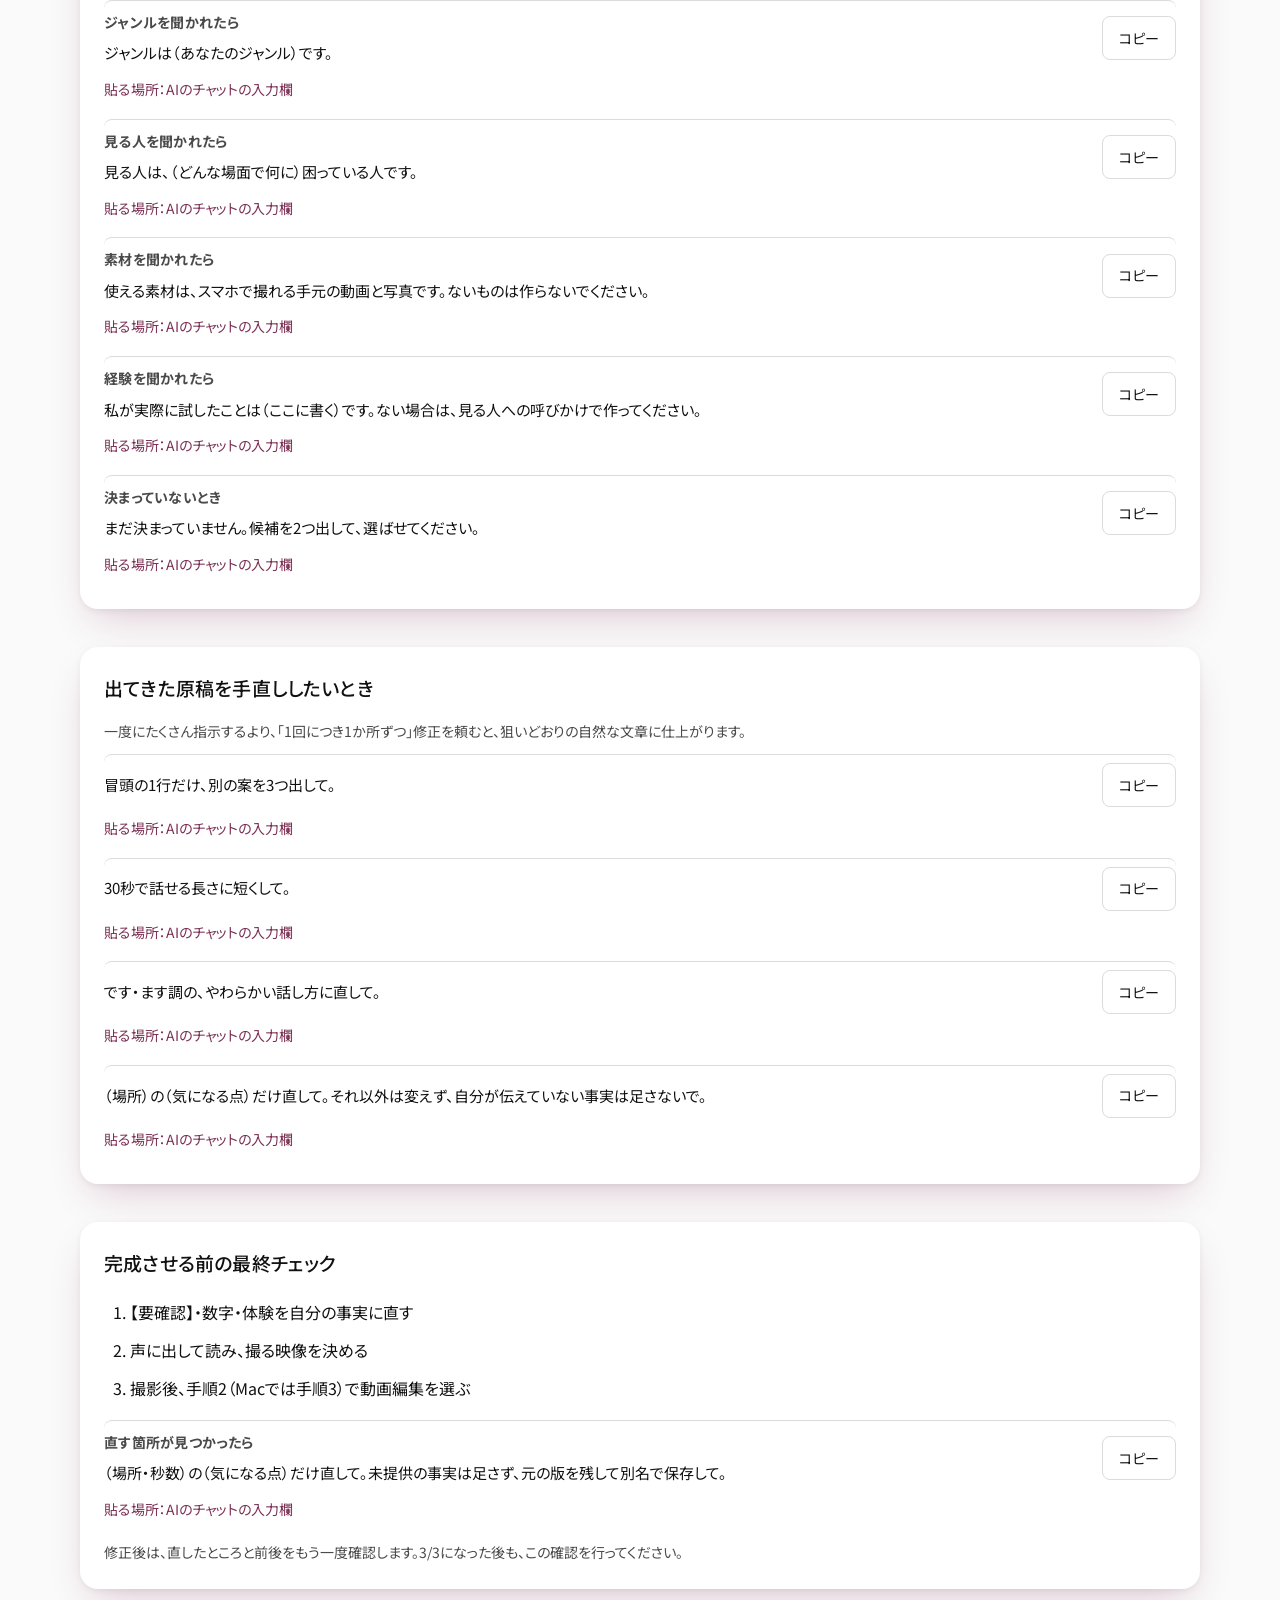
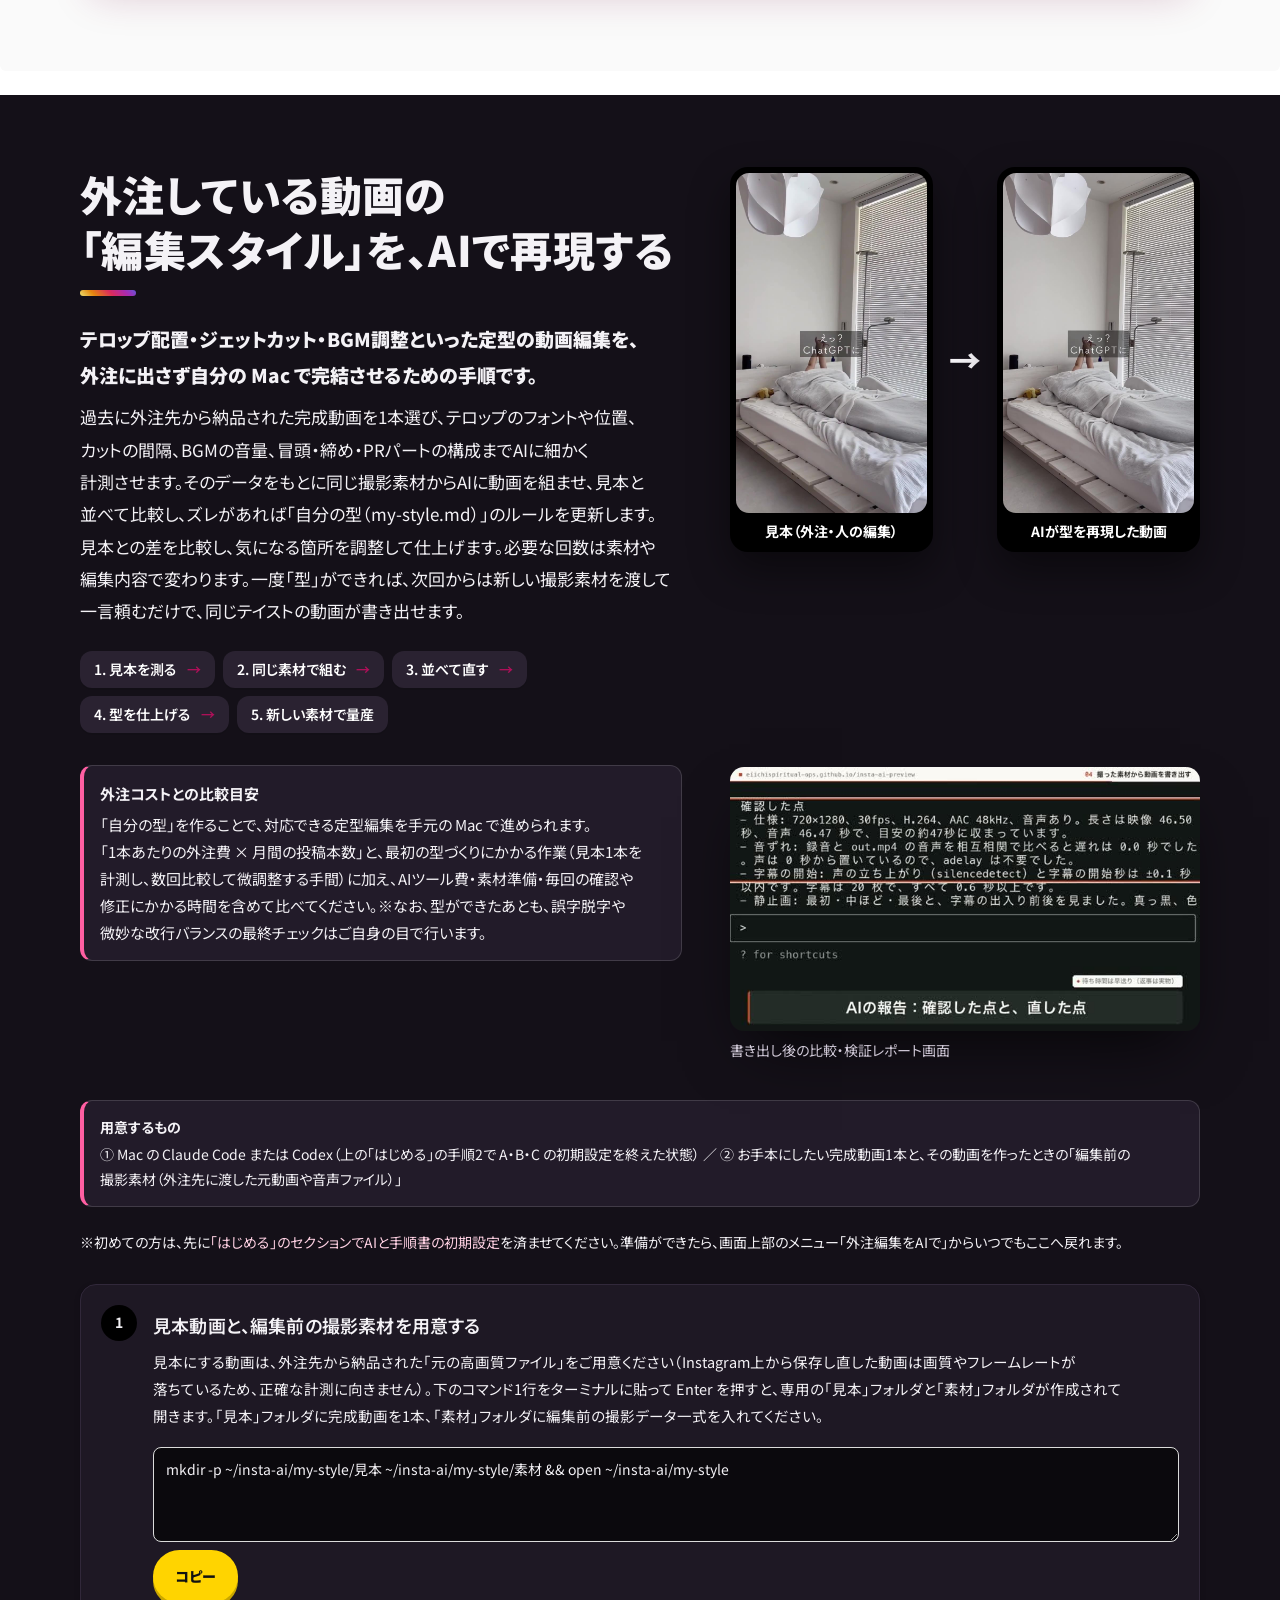
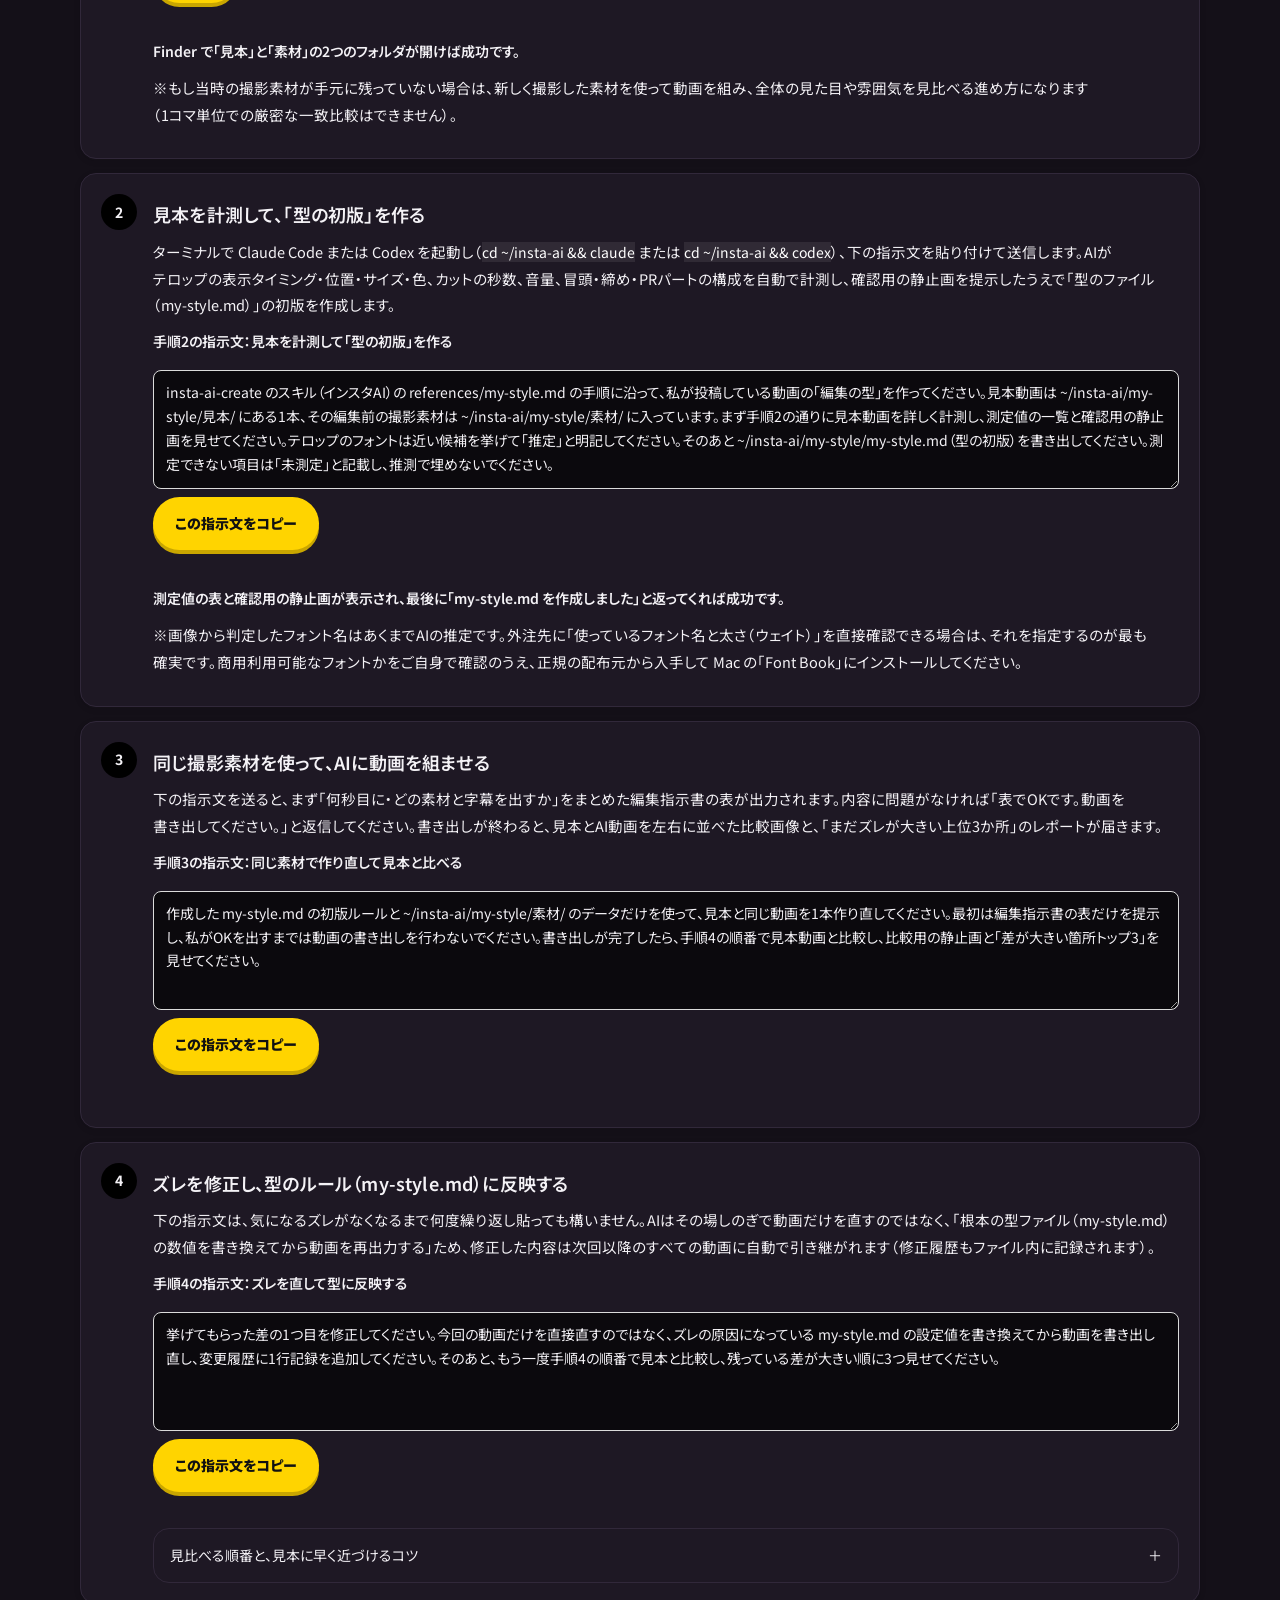
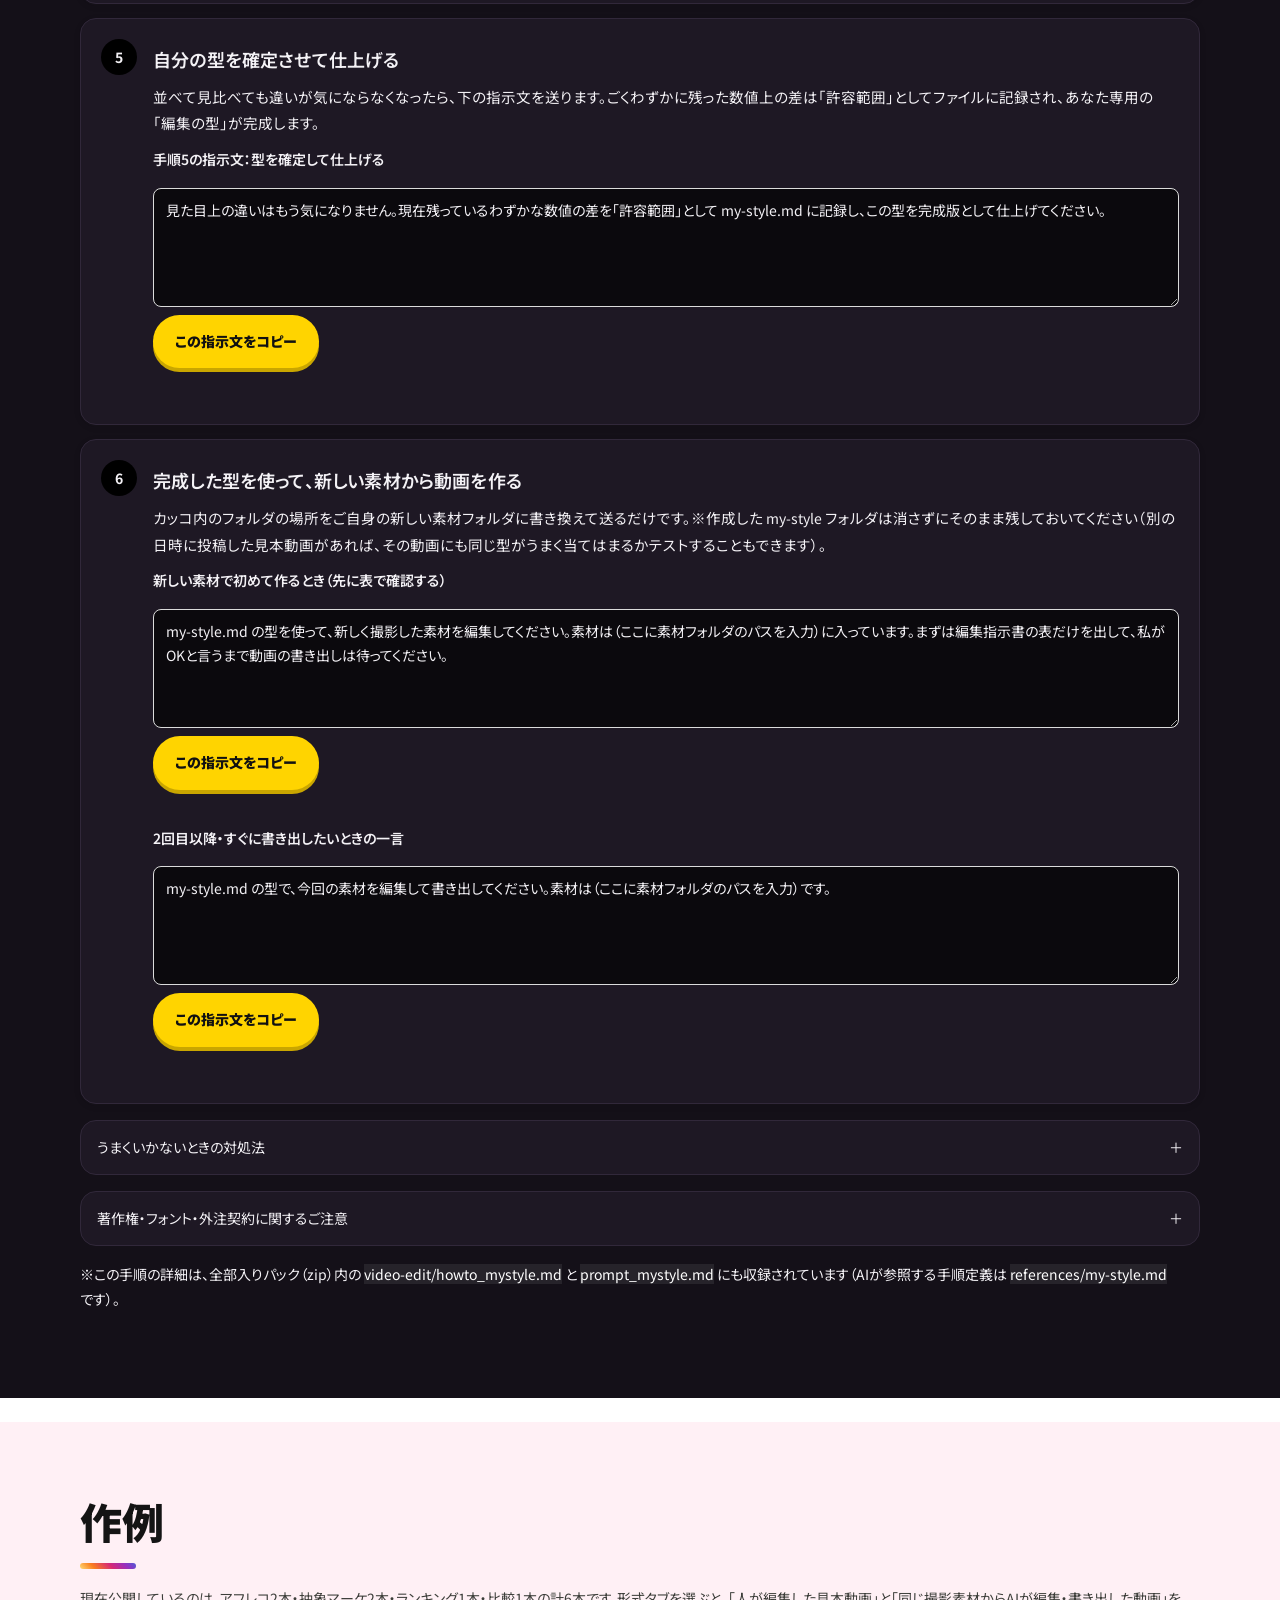
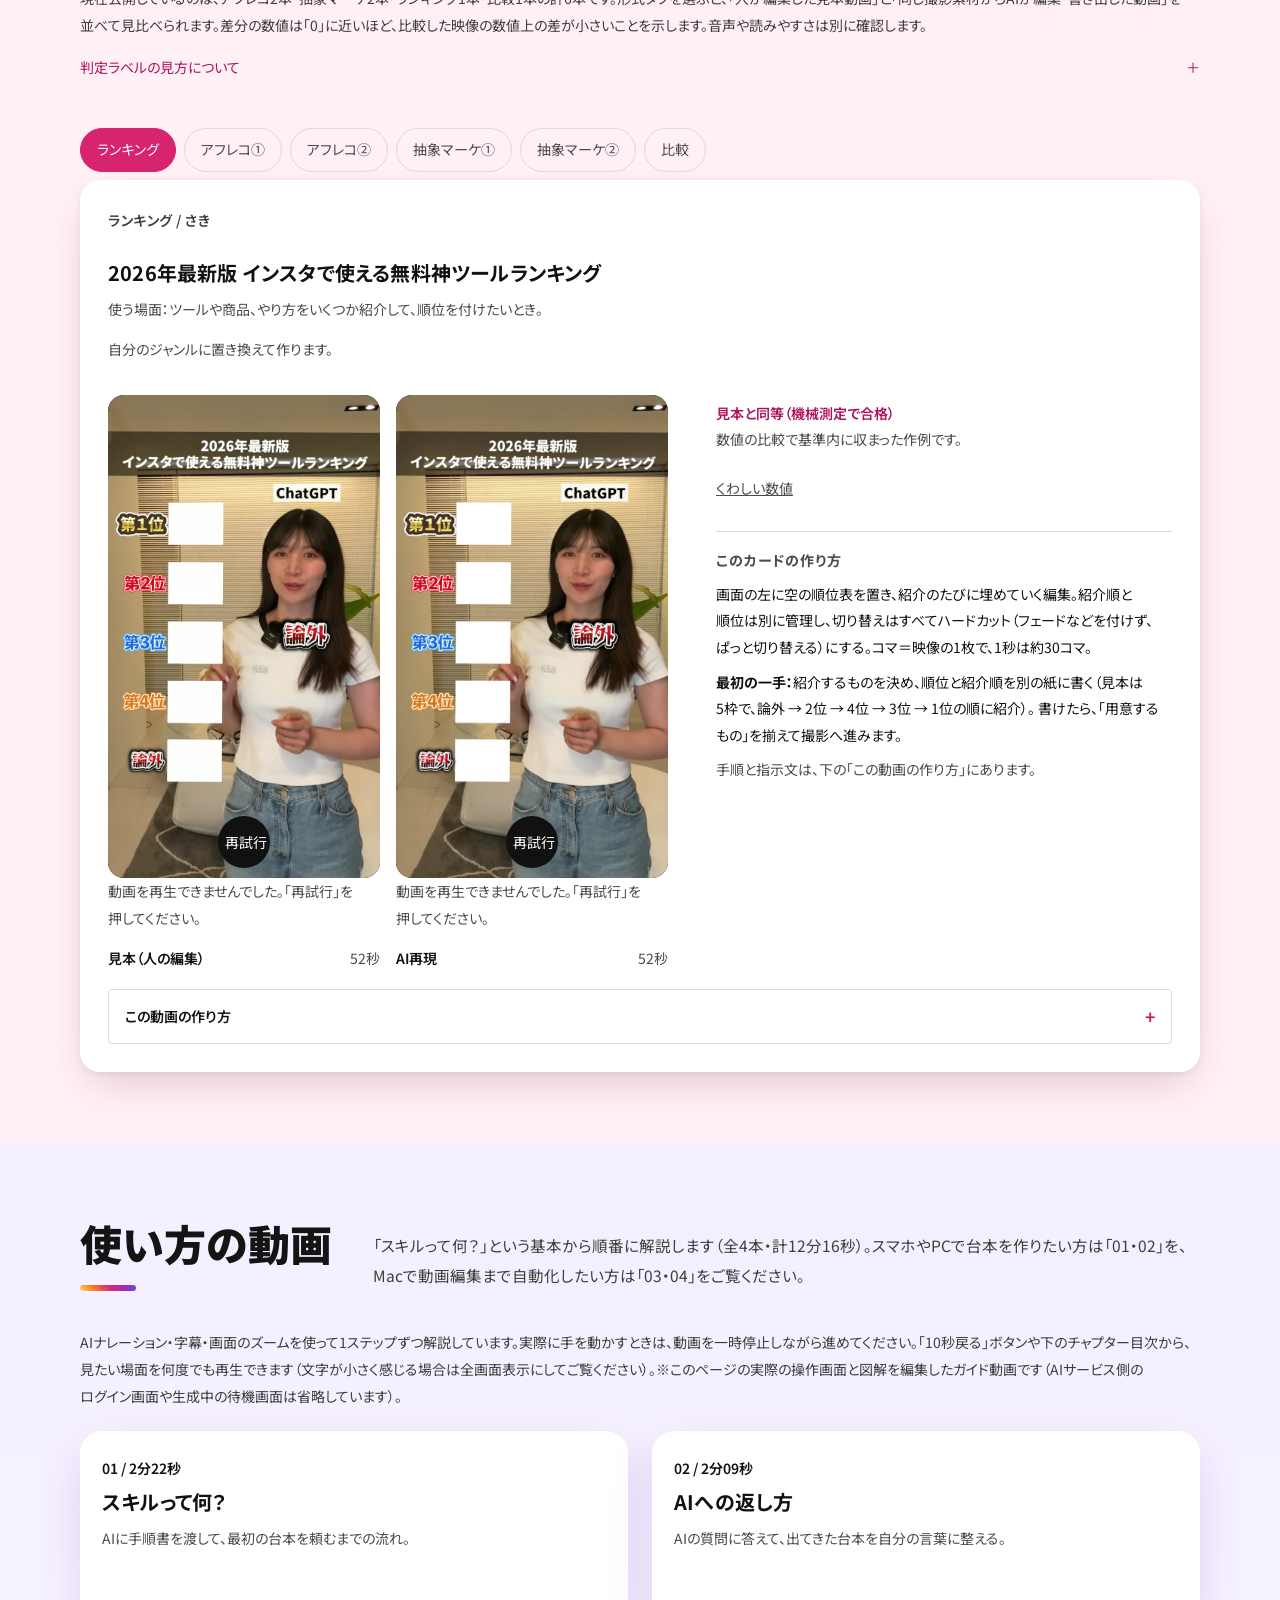
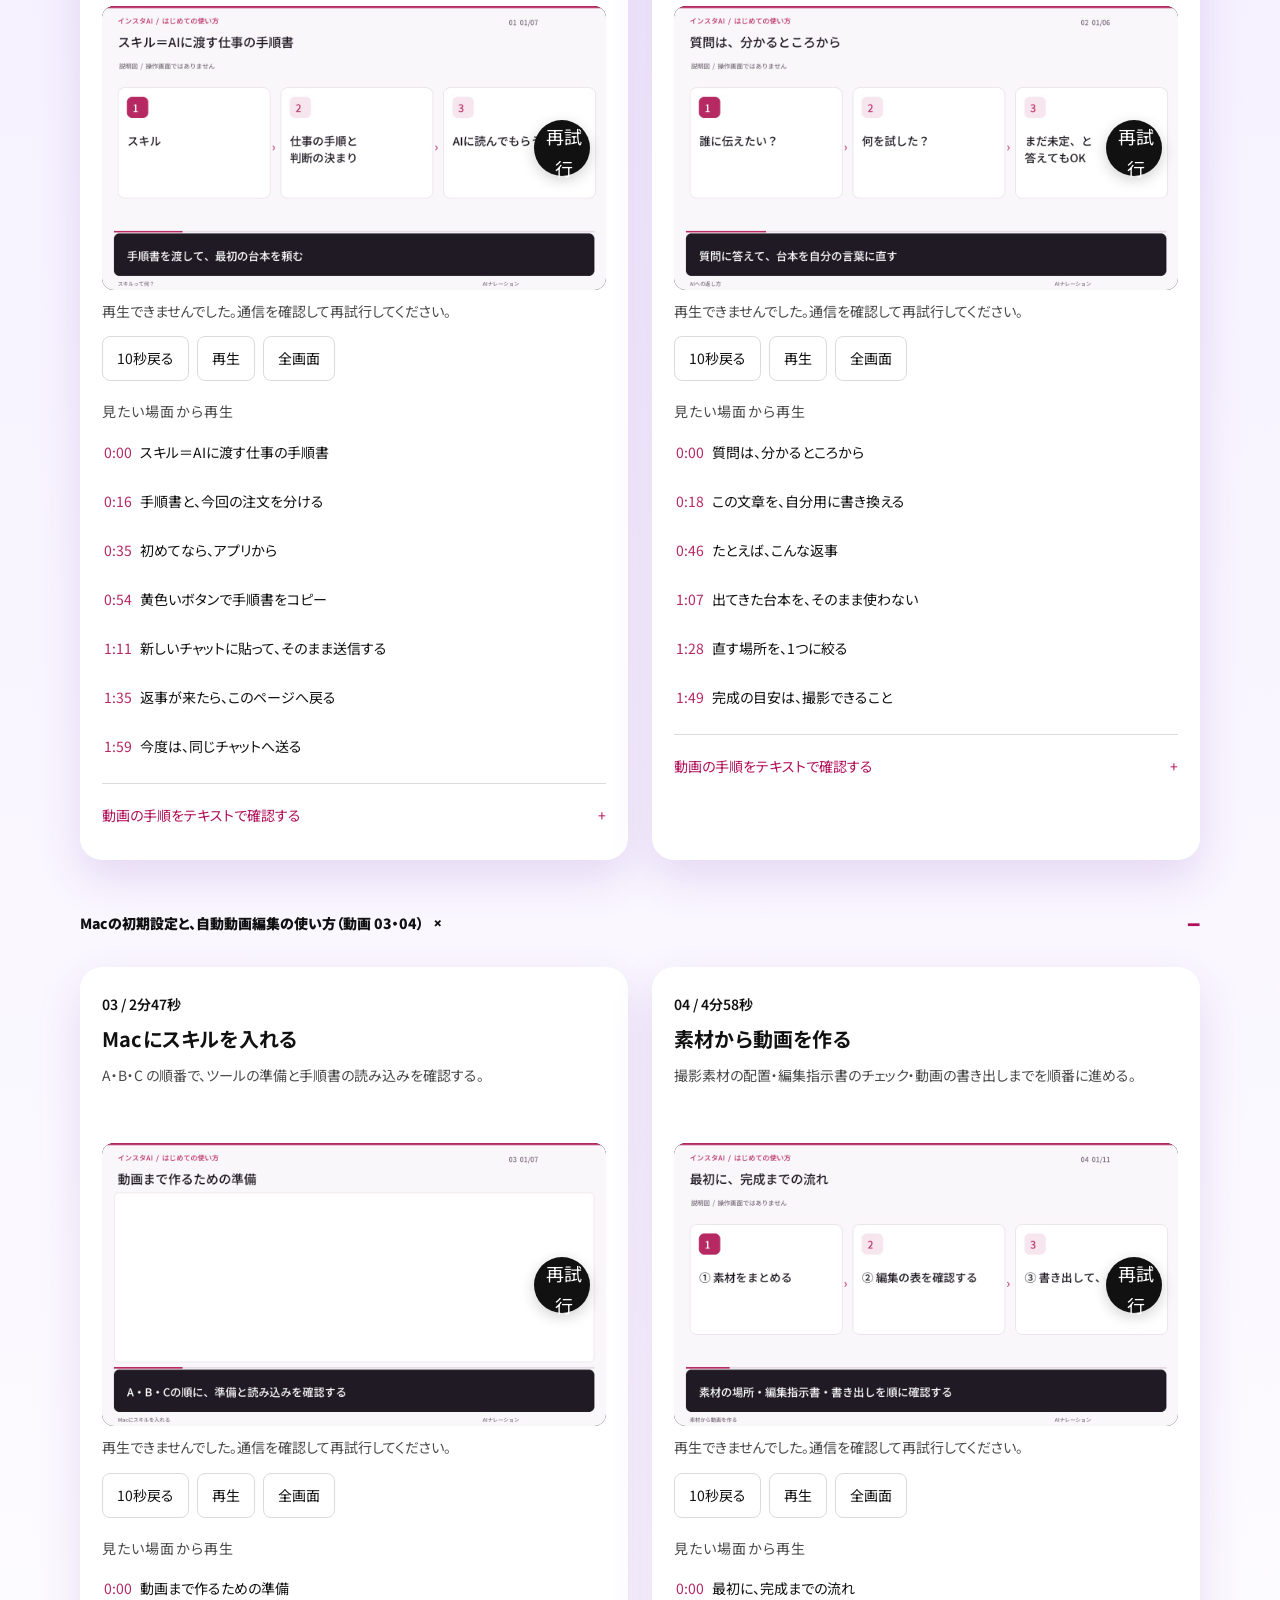
==== commit 6c3af7ed: "AIメンターくん手順書 v3.7：社内ナレッジ（冒頭3秒・着地とCTA・アルゴリズム・3しない原則）の判断基準を反映。症状別の打ち手を追加（再生が出ない/売れない/制作が遅い/商圏外/同型減衰）。残存" ====
--- a/index.html
+++ b/index.html
@@ -48,7 +48,7 @@
     <div>
       <p>インスタで累計15億、20ジャンル以上で万アカ（1万フォロワー以上のアカウント）を育ててきた運用ノウハウをもとに、あなたの次の一歩をサポートします。</p>
       <p>「投稿が続かない」「見られても相談や予約につながらない」「編集に時間がかかりすぎる」——。<br>目標と今の状況をもとに、次に取り組むことをAIと一緒に整理。台本・編集・ストーリー・フィードの制作から、実践後の振り返りまで相談できます。</p>
-      <p class="improve-note">1つのテキストファイルを ChatGPT か Claude に渡すだけで始められます（専用ソフトのインストールなどは不要です）。最後に「開始文」を送ると、AIが1つずつ質問しながら現状の整理をナビゲートします。</p>
+      <p class="improve-note">1つのテキストファイルを ChatGPT・Claude・Gemini のいずれか に渡すだけで始められます（専用ソフトのインストールなどは不要です）。最後に「開始文」を送ると、AIが1つずつ質問しながら現状の整理をナビゲートします。</p>
     </div>
   </div>
   <div class="improve-layout">
@@ -58,7 +58,7 @@
         <li>
           <strong>相談ファイルをダウンロードする</strong>
           <p>AIへの手順書と参照資料がまとまった1つのテキストファイルです。中身を開いて確認する必要はなく、そのままAIに添付して使えます。</p>
-          <a id="improve-download" class="improve-primary" href="improvement-start.txt?v=mentor-v3.3-name1" download="AIメンターくん.txt">相談ファイルをダウンロード（.txt）</a>
+          <a id="improve-download" class="improve-primary" href="improvement-start.txt?v=mentor-v3.7" download="AIメンターくん.txt">相談ファイルをダウンロード（.txt）</a>
           <p class="improve-note">ファイル名：AIメンターくん.txt。通常は端末の「ダウンロード」フォルダに保存されます。見つからない場合はブラウザのダウンロード履歴をご確認ください。</p>
         </li>
         <li>
@@ -70,6 +70,7 @@
           <div class="improve-actions">
             <a class="improve-secondary" href="https://chatgpt.com/" target="_blank" rel="noopener noreferrer">ChatGPTを開く ↗</a>
             <a class="improve-secondary" href="https://claude.ai/" target="_blank" rel="noopener noreferrer">Claudeを開く ↗</a>
+            <a class="improve-secondary" href="https://gemini.google.com/app" target="_blank" rel="noopener noreferrer">Geminiを開く ↗</a>
           </div>
           <p class="improve-note">※別タブで開きます（各サービスへのログインが必要な場合があります）。このページ上ではAIの回答は表示されません。</p>
         </li>
@@ -123,7 +124,7 @@
         <h3 id="improve-result-title" tabindex="-1">準備ができました。あとはAIに貼るだけです。</h3>
         <ol>
           <li>下のボタンを押して、「手順書」と「今回の相談内容」をまとめてコピーします。</li>
-          <li>ChatGPT か Claude の<strong>新しいチャット</strong>を開き、貼り付けて送信します。</li>
+          <li>ChatGPT・Claude・Gemini のいずれか の<strong>新しいチャット</strong>を開き、貼り付けて送信します。</li>
           <li>AIから質問が返ってきたら、分かる範囲で答えてください。その後も同じチャットでやりとりを続けます。</li>
         </ol>
         <div class="improve-actions"><button id="improve-copy" class="improve-primary" type="button">手順書＋相談内容をまとめてコピー</button></div>
@@ -131,6 +132,7 @@
         <div class="improve-actions">
           <a class="improve-secondary" href="https://chatgpt.com/" target="_blank" rel="noopener noreferrer">ChatGPTを開く ↗</a>
           <a class="improve-secondary" href="https://claude.ai/" target="_blank" rel="noopener noreferrer">Claudeを開く ↗</a>
+          <a class="improve-secondary" href="https://gemini.google.com/app" target="_blank" rel="noopener noreferrer">Geminiを開く ↗</a>
         </div>
         <p class="improve-note">※必ず先にコピーボタンを押してからAIを開いてください（AIの画面に自動で文字が入るわけではありません）。</p>
         <details id="improve-manual">
@@ -156,9 +158,9 @@
       <p>① いま作業が止まっている箇所と、次に確認すべきポイント<br>② なぜそこから手をつけるのが一番近道なのか（理由の整理）<br>③ 投稿の下書きや撮影メモなど、今日すぐ進められる小さな一歩<br>④ 実践した結果の振り返りと、次の投稿で変える一点<br>⑤ 急成長・継続型・他ジャンルの参考を使い分け、約50投稿の比較から自分の改善案へ</p>
       <p class="improve-note">※手元にインサイトの数字や原稿がそろっていなくても、原因を決めつけずに現状の確認から一緒に始めます（AIがあなたのInstagramアカウントへ勝手にログインして非公開データを調べるような機能ではありません）。</p>
     </details>
-    <p class="improve-note">継続相談の手順書 v3.3。更新版を使うときはファイルを取り直し、続けているチャットへ渡してください。過去に渡した内容は自動更新されません。大切な原稿や引き継ぎメモは、ご自身でも保存してください。</p>
+    <p class="improve-note">継続相談の手順書 v3.7。更新版を使うときはファイルを取り直し、続けているチャットへ渡してください。過去に渡した内容は自動更新されません。大切な原稿や引き継ぎメモは、ご自身でも保存してください。</p>
     <button id="improve-link" type="button" class="improve-secondary">この「AIメンターくん」への直リンクをコピー</button>
-    <noscript><p>相談文をまとめる機能にはJavaScriptが必要です。<a href="improvement-guide.txt?v=mentor-v3.3-name1">手順書テキストを直接開く</a>こともできます。</p></noscript>
+    <noscript><p>相談文をまとめる機能にはJavaScriptが必要です。<a href="improvement-guide.txt?v=mentor-v3.7">手順書テキストを直接開く</a>こともできます。</p></noscript>
   </div>
 </section>
 
@@ -773,4 +775,4 @@
   <a href="#start-step2" class="primary-cta">手順書をコピーして始める</a>
   <p class="closing-share">このページのURLをチームや受講生に共有すれば、同じ手順ですぐに使い始められます。</p>
 </section>
-</main><footer class="footer section-shell"><a href="#" class="logo" aria-label="インスタAI ページの先頭へ"><img class="logo-glyph" src="assets/brand/instagram-glyph-gradient-64.png" width="22" height="22" alt=""><span>インスタAI</span></a></footer><a class="sticky-cta" href="#start-step2" id="sticky-cta">手順書をコピーして始める</a><script src="format-data.js?v=20261019-copy1"></script><script src="app.js?v=20261019-copy1"></script><script src="skill-copy.js?v=20261016-pdca1" defer></script><script src="start.js?v=20261017-k4" defer></script><script src="reels.js?v=20261016-pdca1" defer></script><script>(function(){var c=document.getElementById("sticky-cta"),s=document.getElementById("start");if(!c||!s||!("IntersectionObserver"in window))return;new IntersectionObserver(function(e){c.classList.toggle("is-hidden",e[0].isIntersecting||e[0].boundingClientRect.top<0)}).observe(s);})();</script><script>(function(){var r=document.getElementById("service-reels");if(r)r.click();})();document.querySelectorAll(".hx-kinds [data-goto]").forEach(function(a){a.addEventListener("click",function(){var t=document.getElementById("service-"+a.dataset.goto);if(t)t.click();});});</script><script>document.querySelectorAll(".also-start").forEach(function(b){b.addEventListener("click",function(){var r=document.querySelector('.route-btn[data-route="app"]');if(r)r.click();setTimeout(function(){var m=document.querySelector('#start .start-choice[data-make="'+b.dataset.also+'"]');if(m)m.click();var s=document.getElementById("start-step2");if(s)s.scrollIntoView({behavior:"smooth",block:"start"});},50);});});</script><script>document.querySelectorAll(".also-link[data-tab]").forEach(function(b){b.addEventListener("click",function(){var t=document.getElementById("service-"+b.dataset.tab);if(t)t.click();var p=document.getElementById("format-panel");(p||document.getElementById("formats")).scrollIntoView({behavior:"smooth",block:"start"});});});</script><script src="improvement-guide.js?v=mentor-v3.3-name1"></script><script src="improvement.js?v=mentor-v3.3-name1"></script></body></html>
+</main><footer class="footer section-shell"><a href="#" class="logo" aria-label="インスタAI ページの先頭へ"><img class="logo-glyph" src="assets/brand/instagram-glyph-gradient-64.png" width="22" height="22" alt=""><span>インスタAI</span></a></footer><a class="sticky-cta" href="#start-step2" id="sticky-cta">手順書をコピーして始める</a><script src="format-data.js?v=20261019-copy1"></script><script src="app.js?v=20261019-copy1"></script><script src="skill-copy.js?v=20261016-pdca1" defer></script><script src="start.js?v=20261017-k4" defer></script><script src="reels.js?v=20261016-pdca1" defer></script><script>(function(){var c=document.getElementById("sticky-cta"),s=document.getElementById("start");if(!c||!s||!("IntersectionObserver"in window))return;new IntersectionObserver(function(e){c.classList.toggle("is-hidden",e[0].isIntersecting||e[0].boundingClientRect.top<0)}).observe(s);})();</script><script>(function(){var r=document.getElementById("service-reels");if(r)r.click();})();document.querySelectorAll(".hx-kinds [data-goto]").forEach(function(a){a.addEventListener("click",function(){var t=document.getElementById("service-"+a.dataset.goto);if(t)t.click();});});</script><script>document.querySelectorAll(".also-start").forEach(function(b){b.addEventListener("click",function(){var r=document.querySelector('.route-btn[data-route="app"]');if(r)r.click();setTimeout(function(){var m=document.querySelector('#start .start-choice[data-make="'+b.dataset.also+'"]');if(m)m.click();var s=document.getElementById("start-step2");if(s)s.scrollIntoView({behavior:"smooth",block:"start"});},50);});});</script><script>document.querySelectorAll(".also-link[data-tab]").forEach(function(b){b.addEventListener("click",function(){var t=document.getElementById("service-"+b.dataset.tab);if(t)t.click();var p=document.getElementById("format-panel");(p||document.getElementById("formats")).scrollIntoView({behavior:"smooth",block:"start"});});});</script><script src="improvement-guide.js?v=mentor-v3.7"></script><script src="improvement.js?v=mentor-v3.7"></script></body></html>
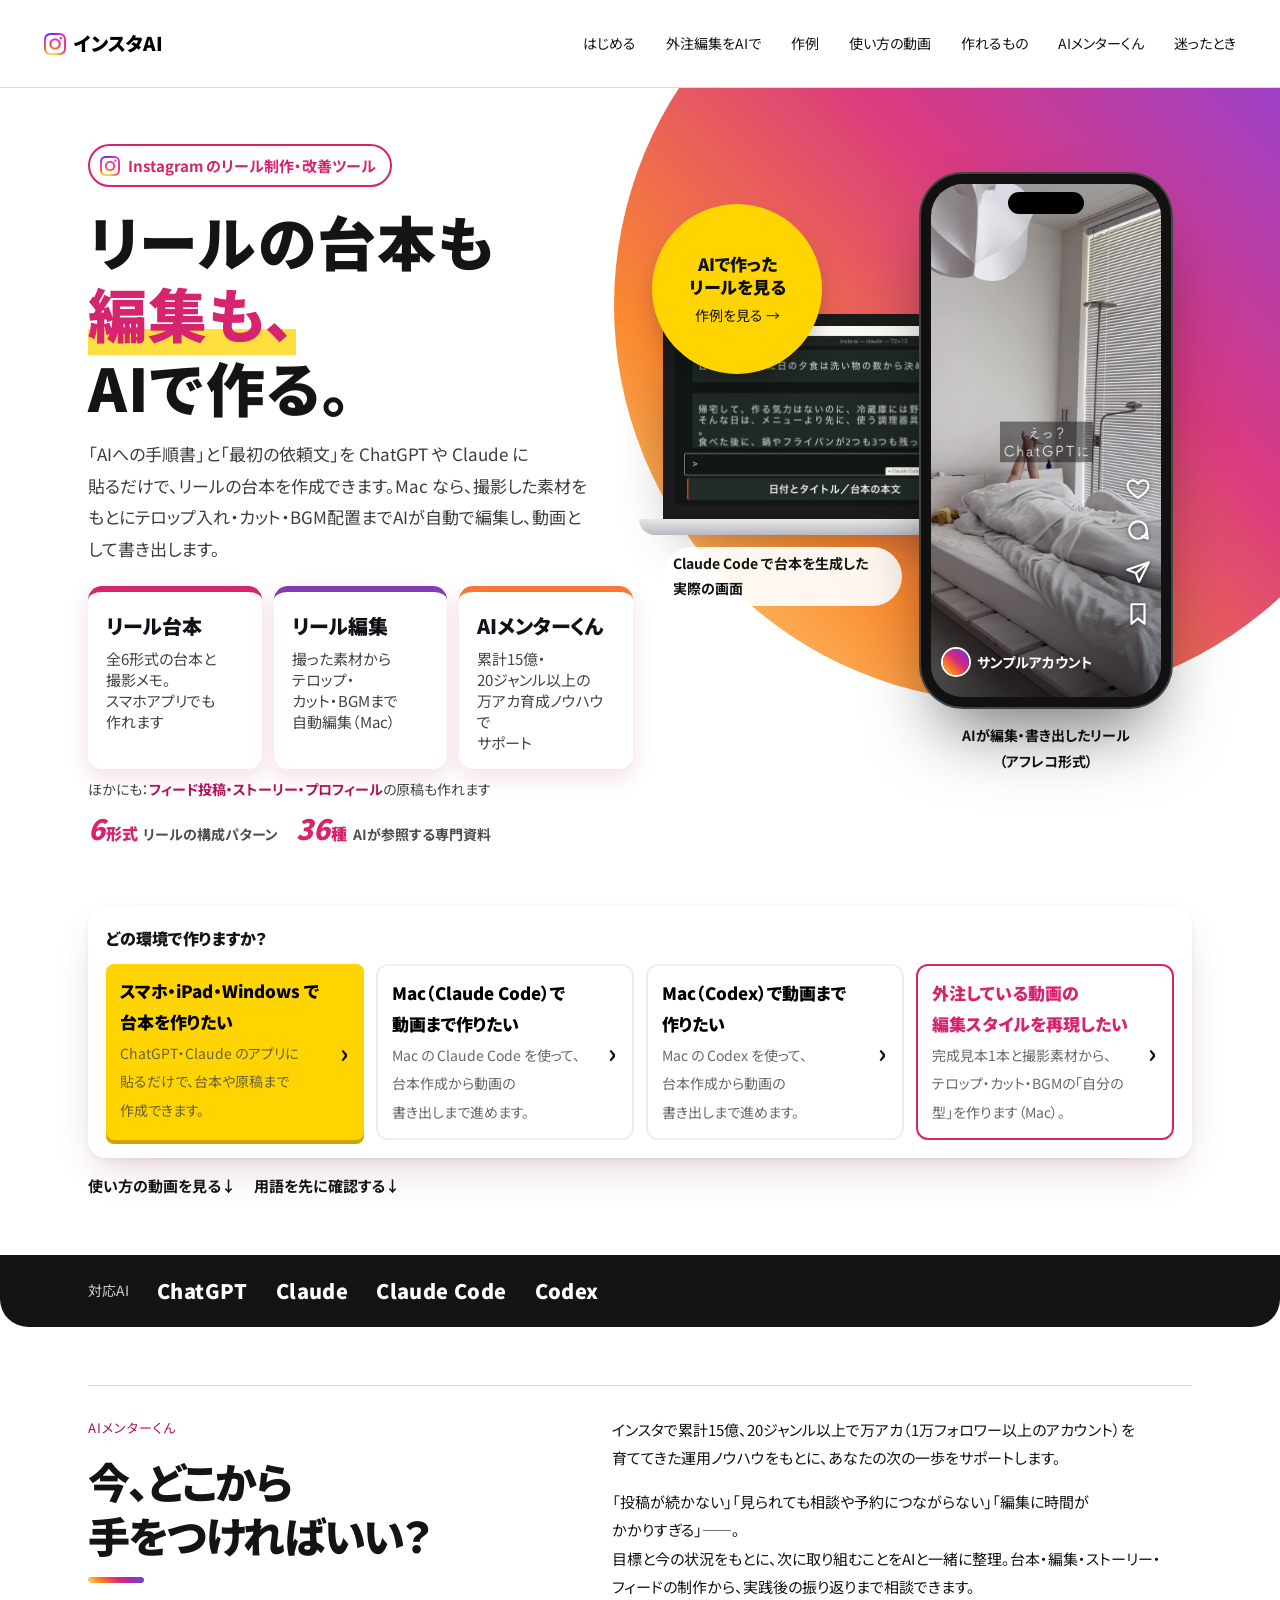
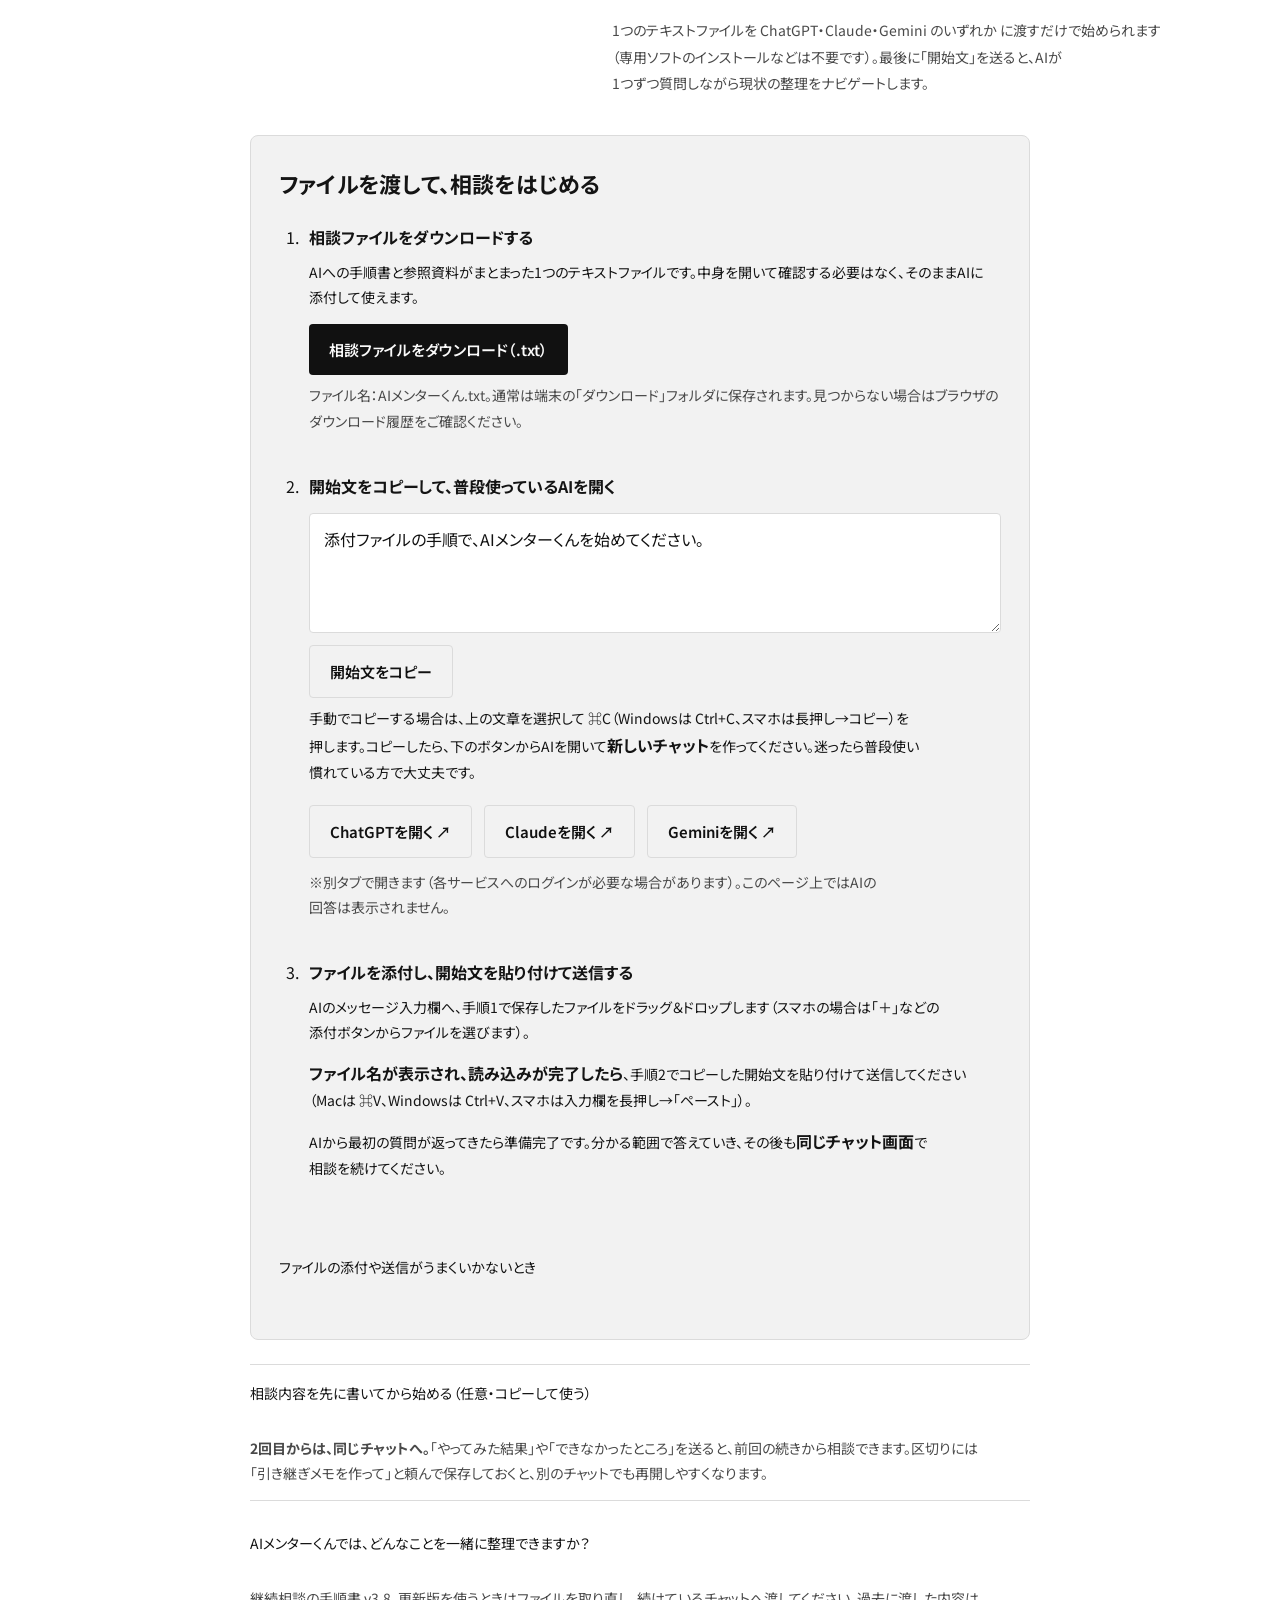
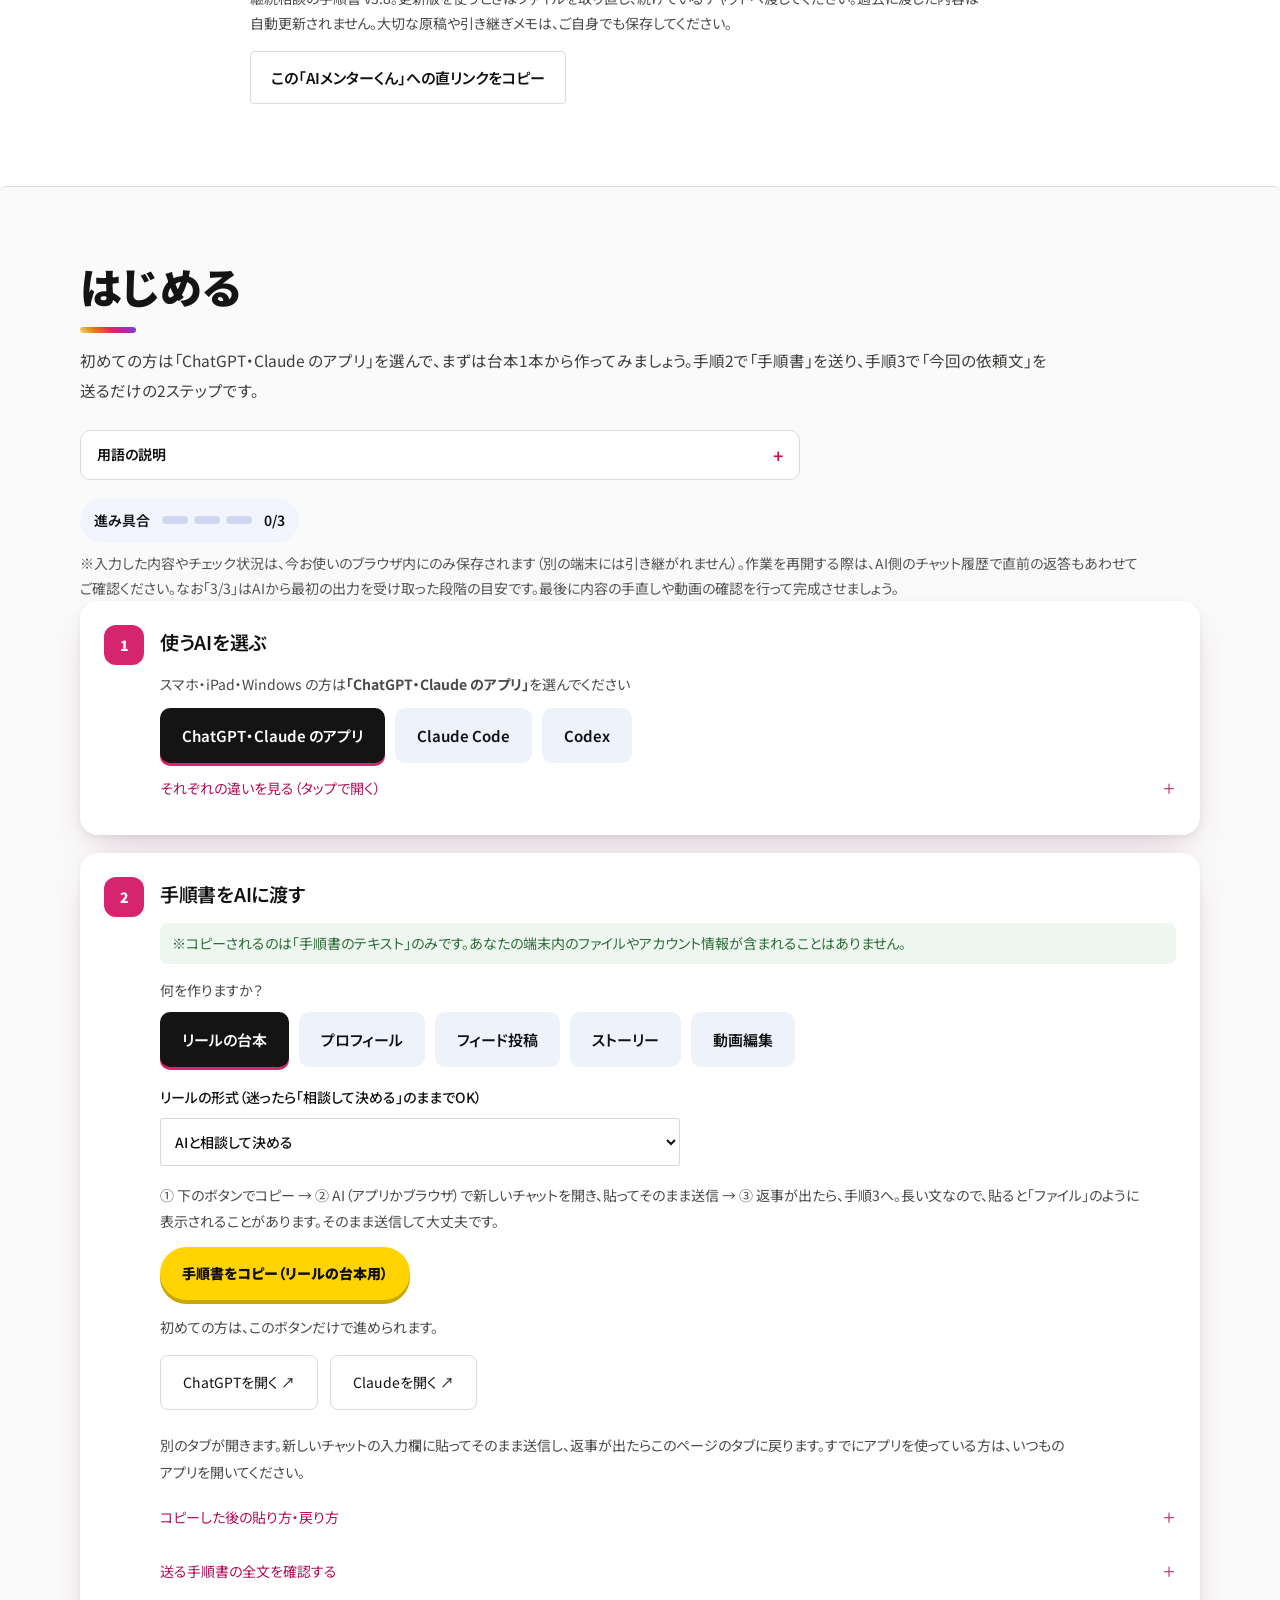
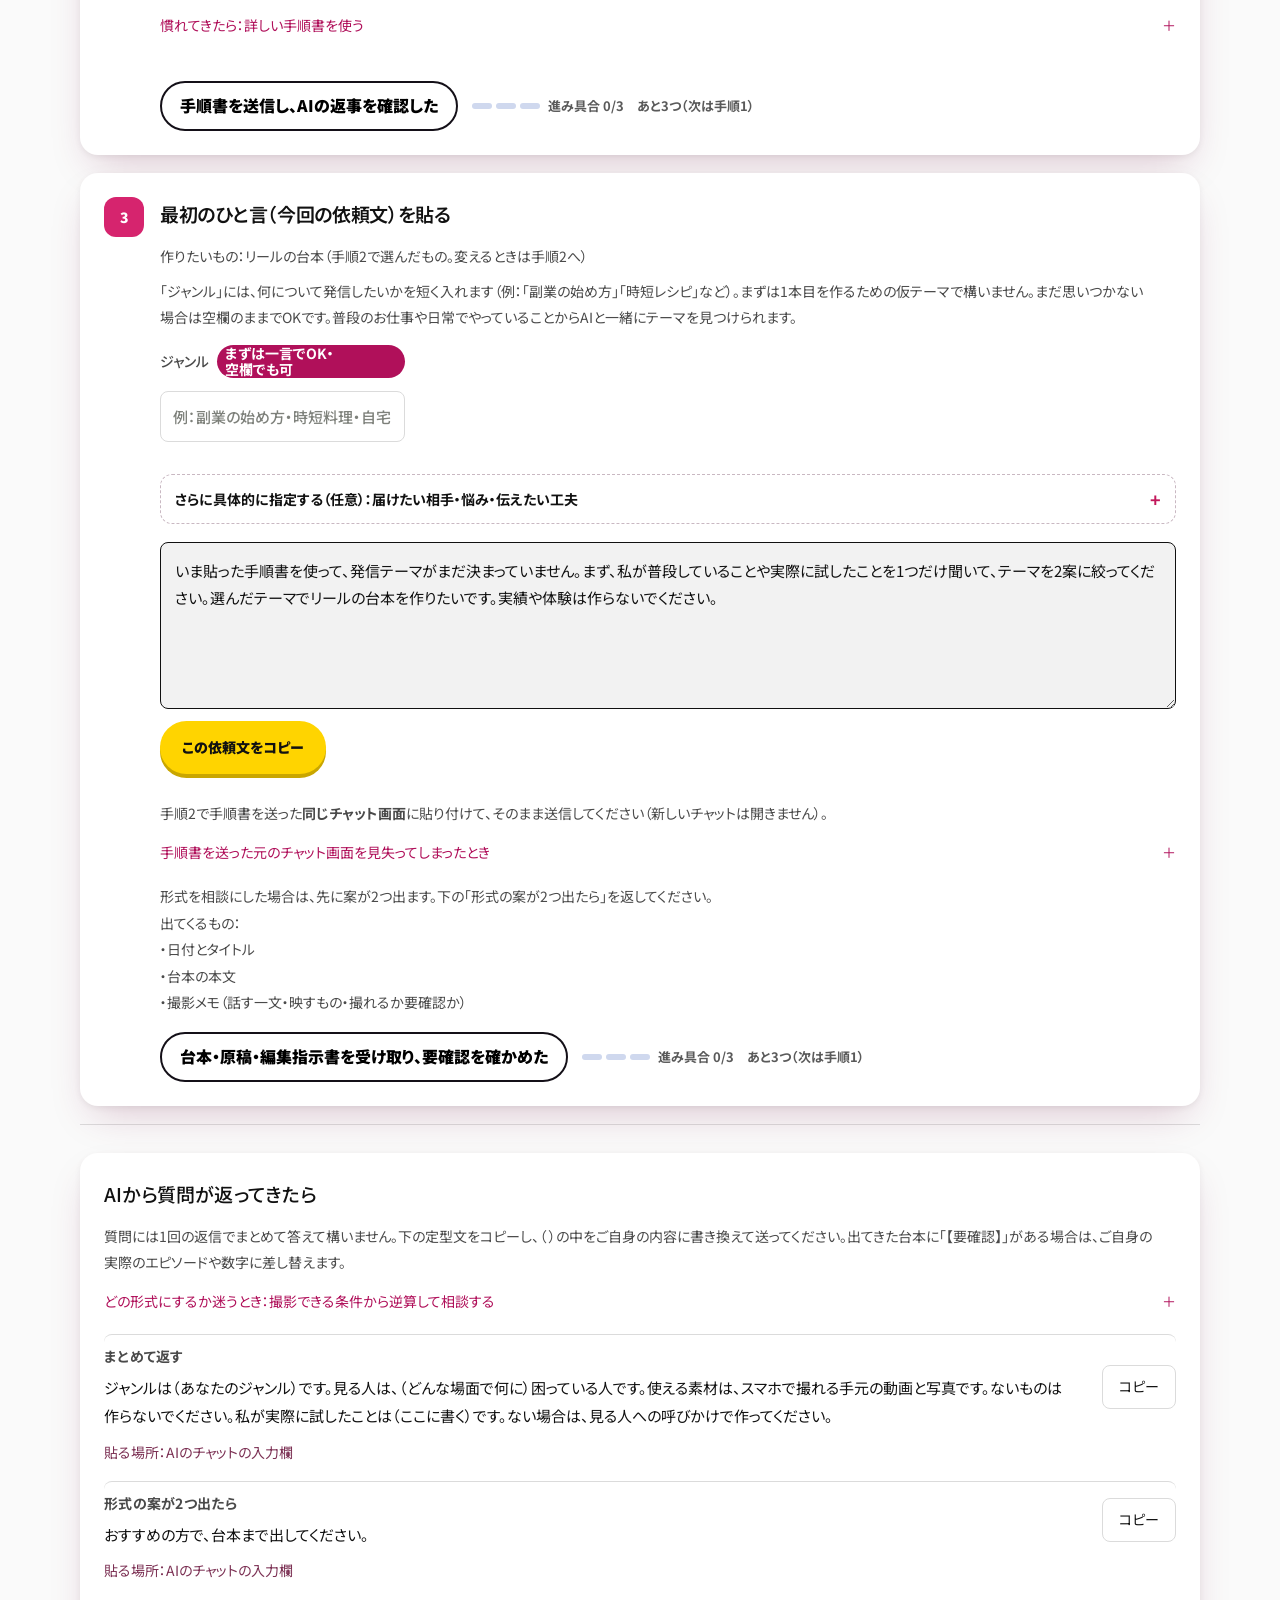
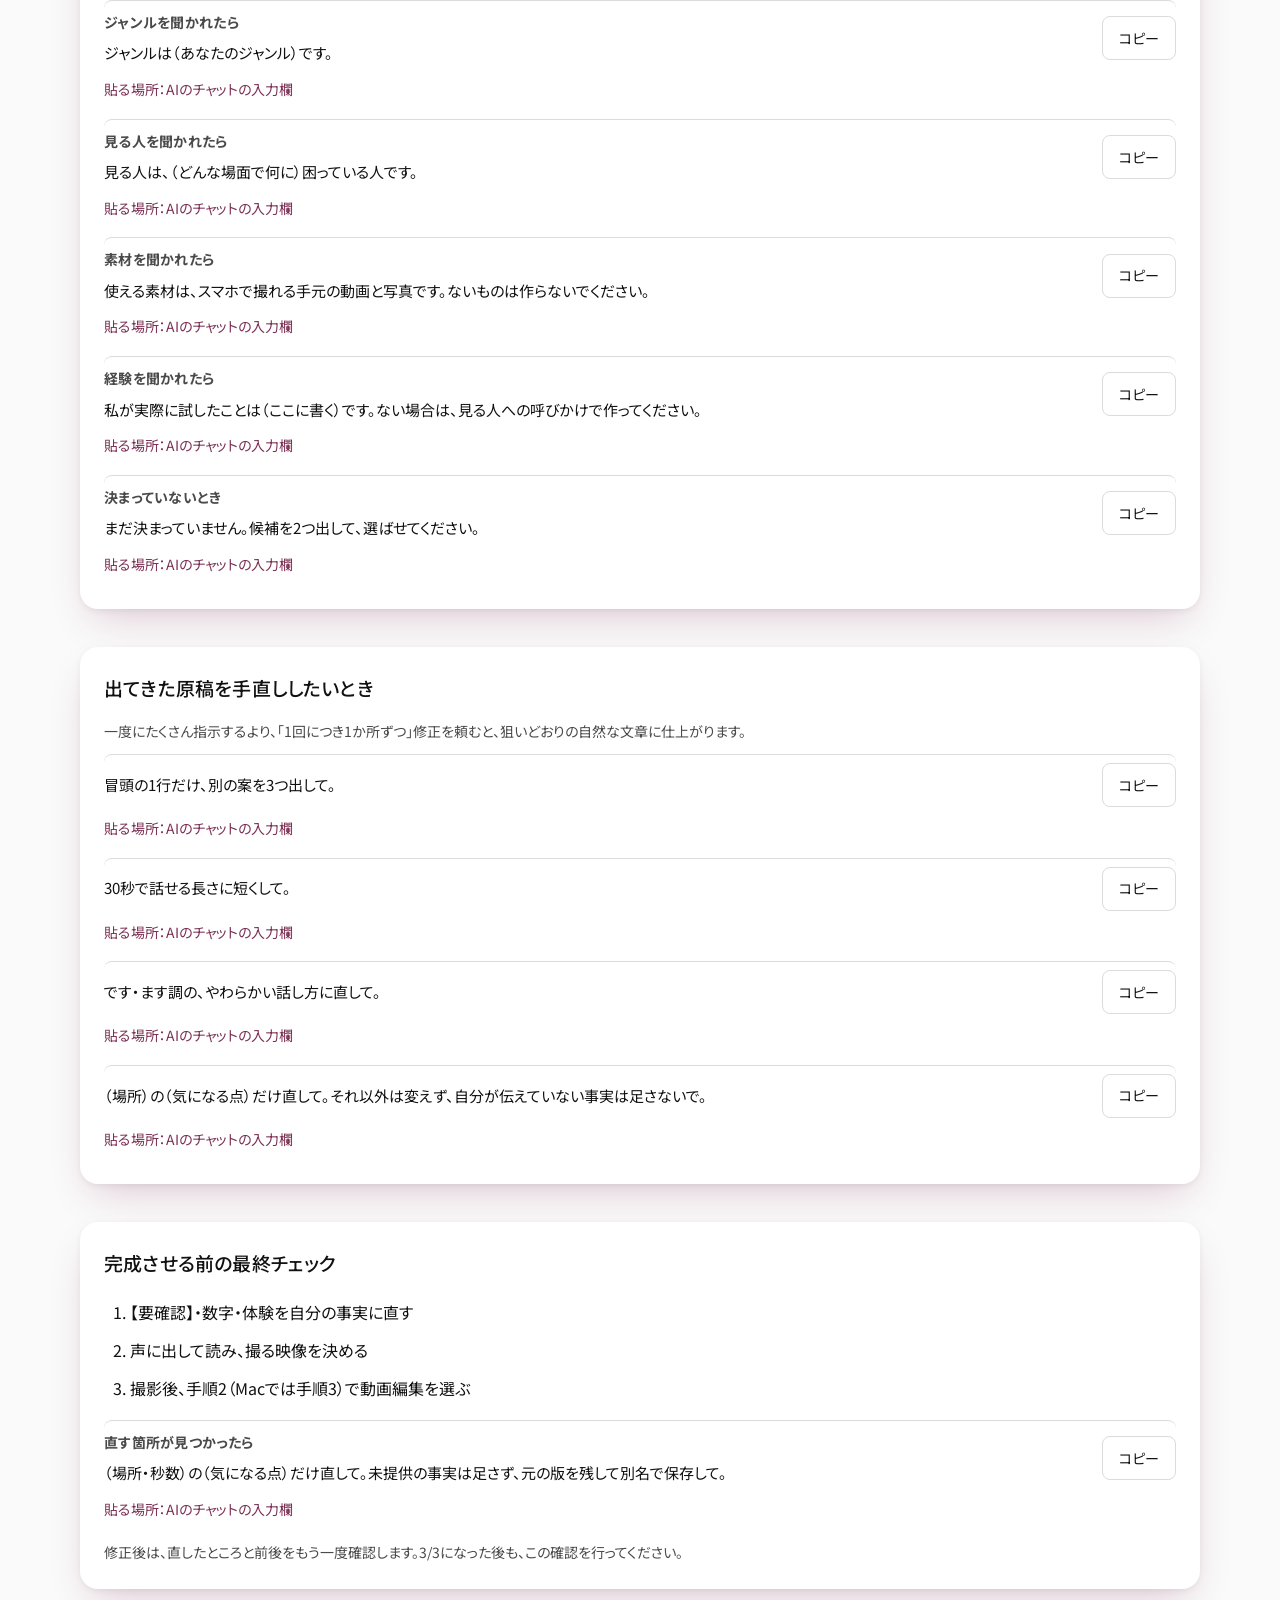
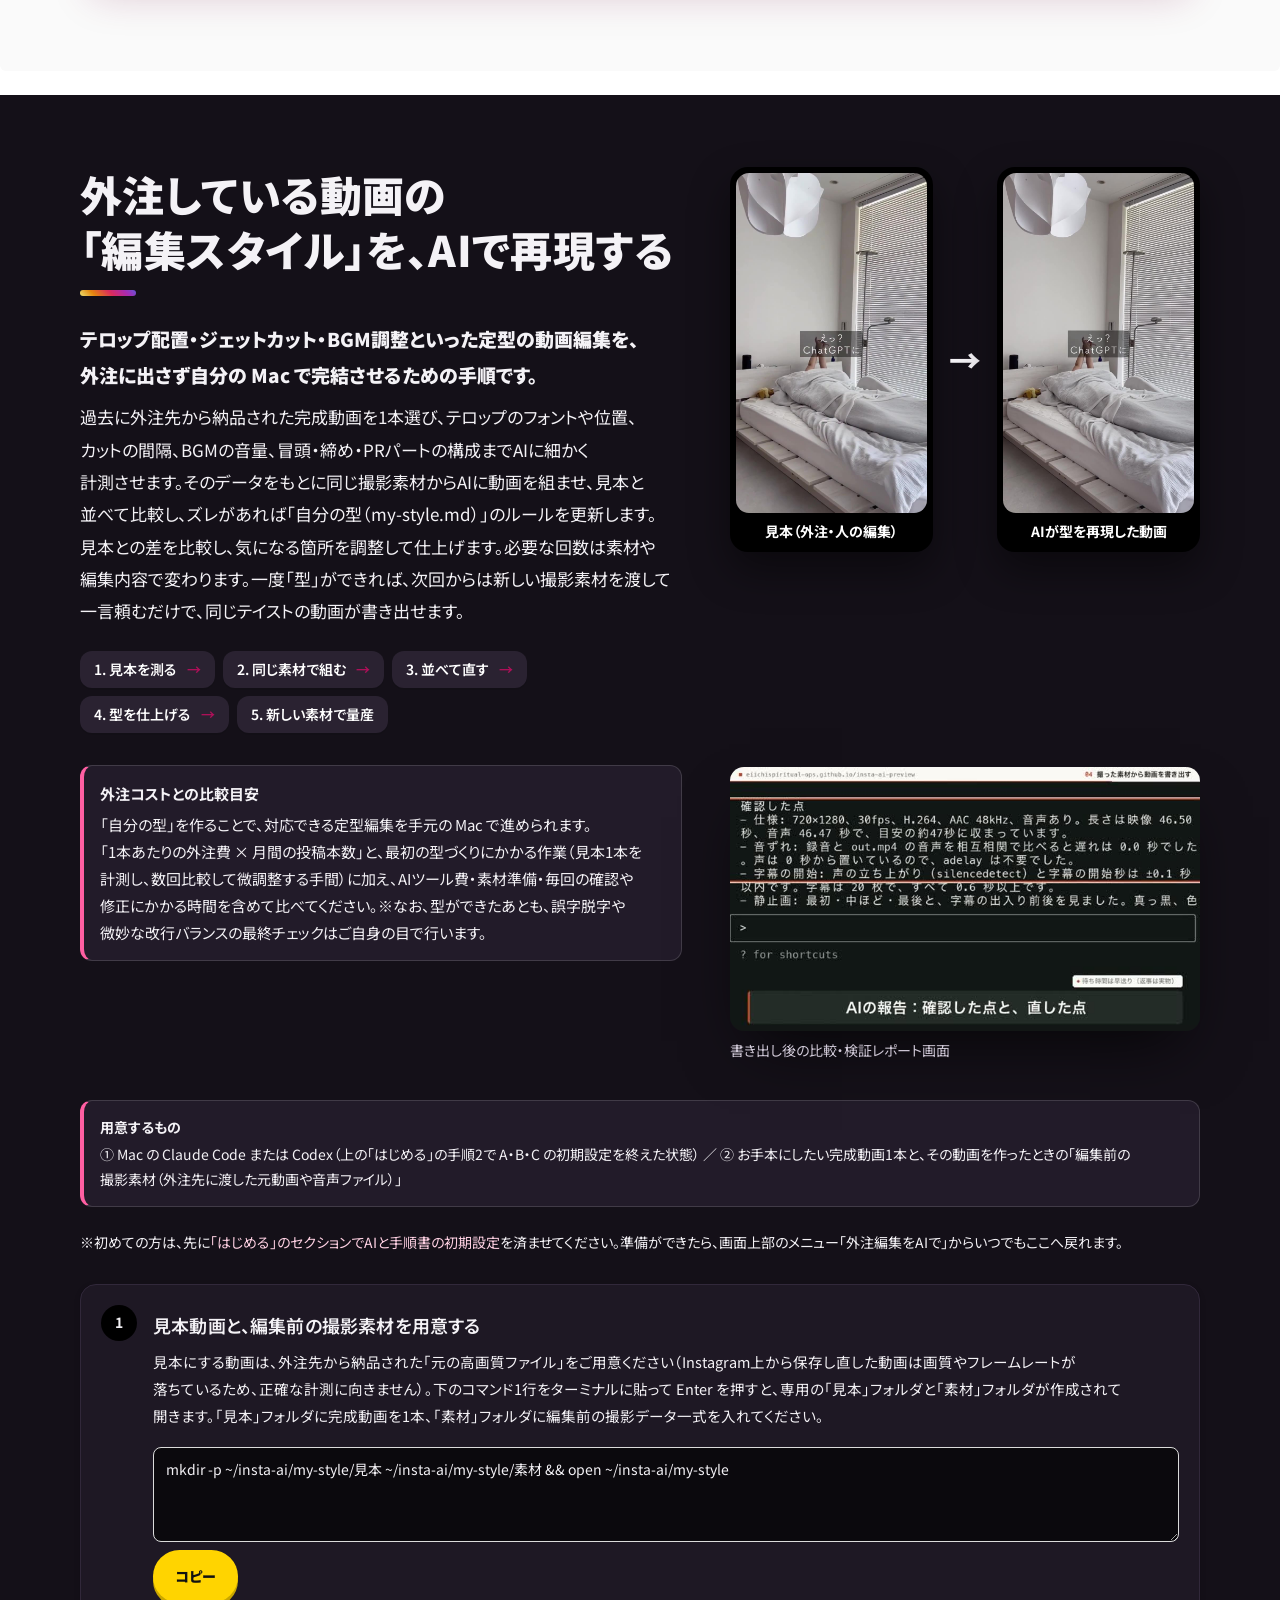
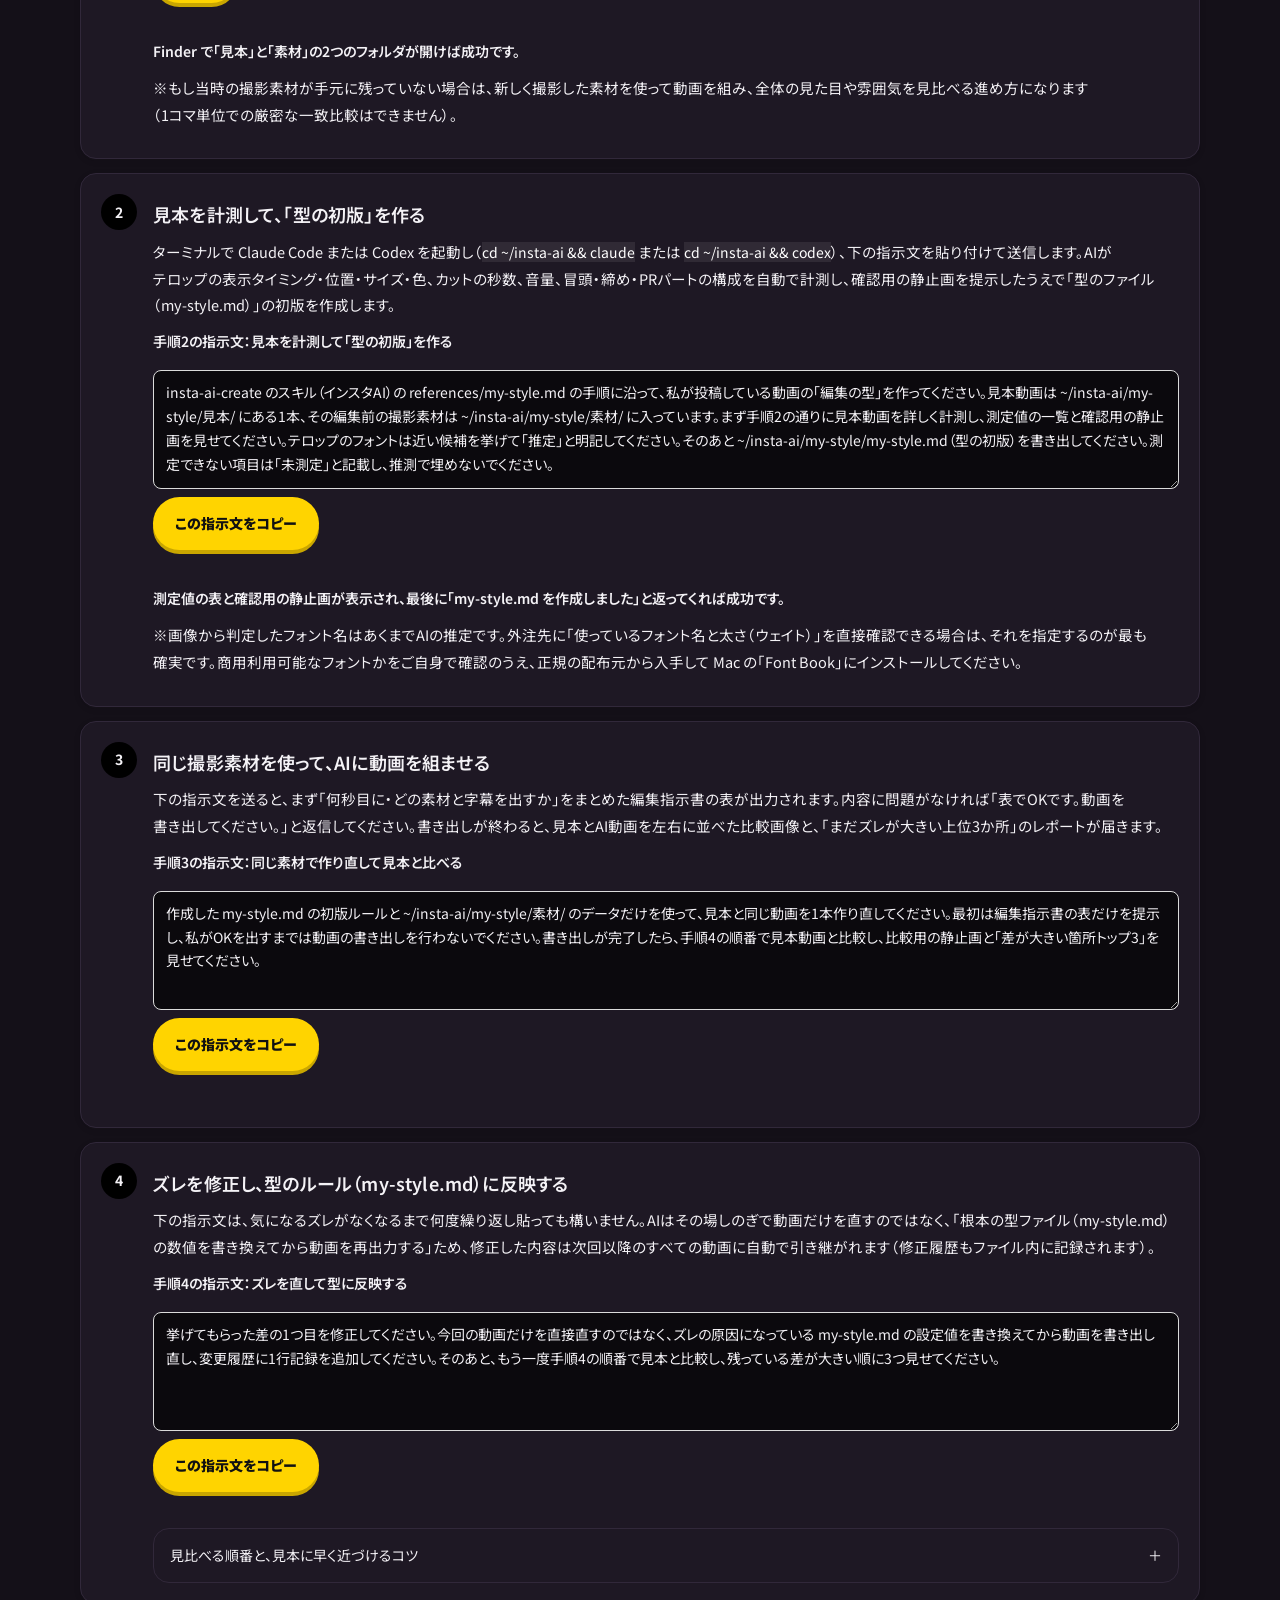
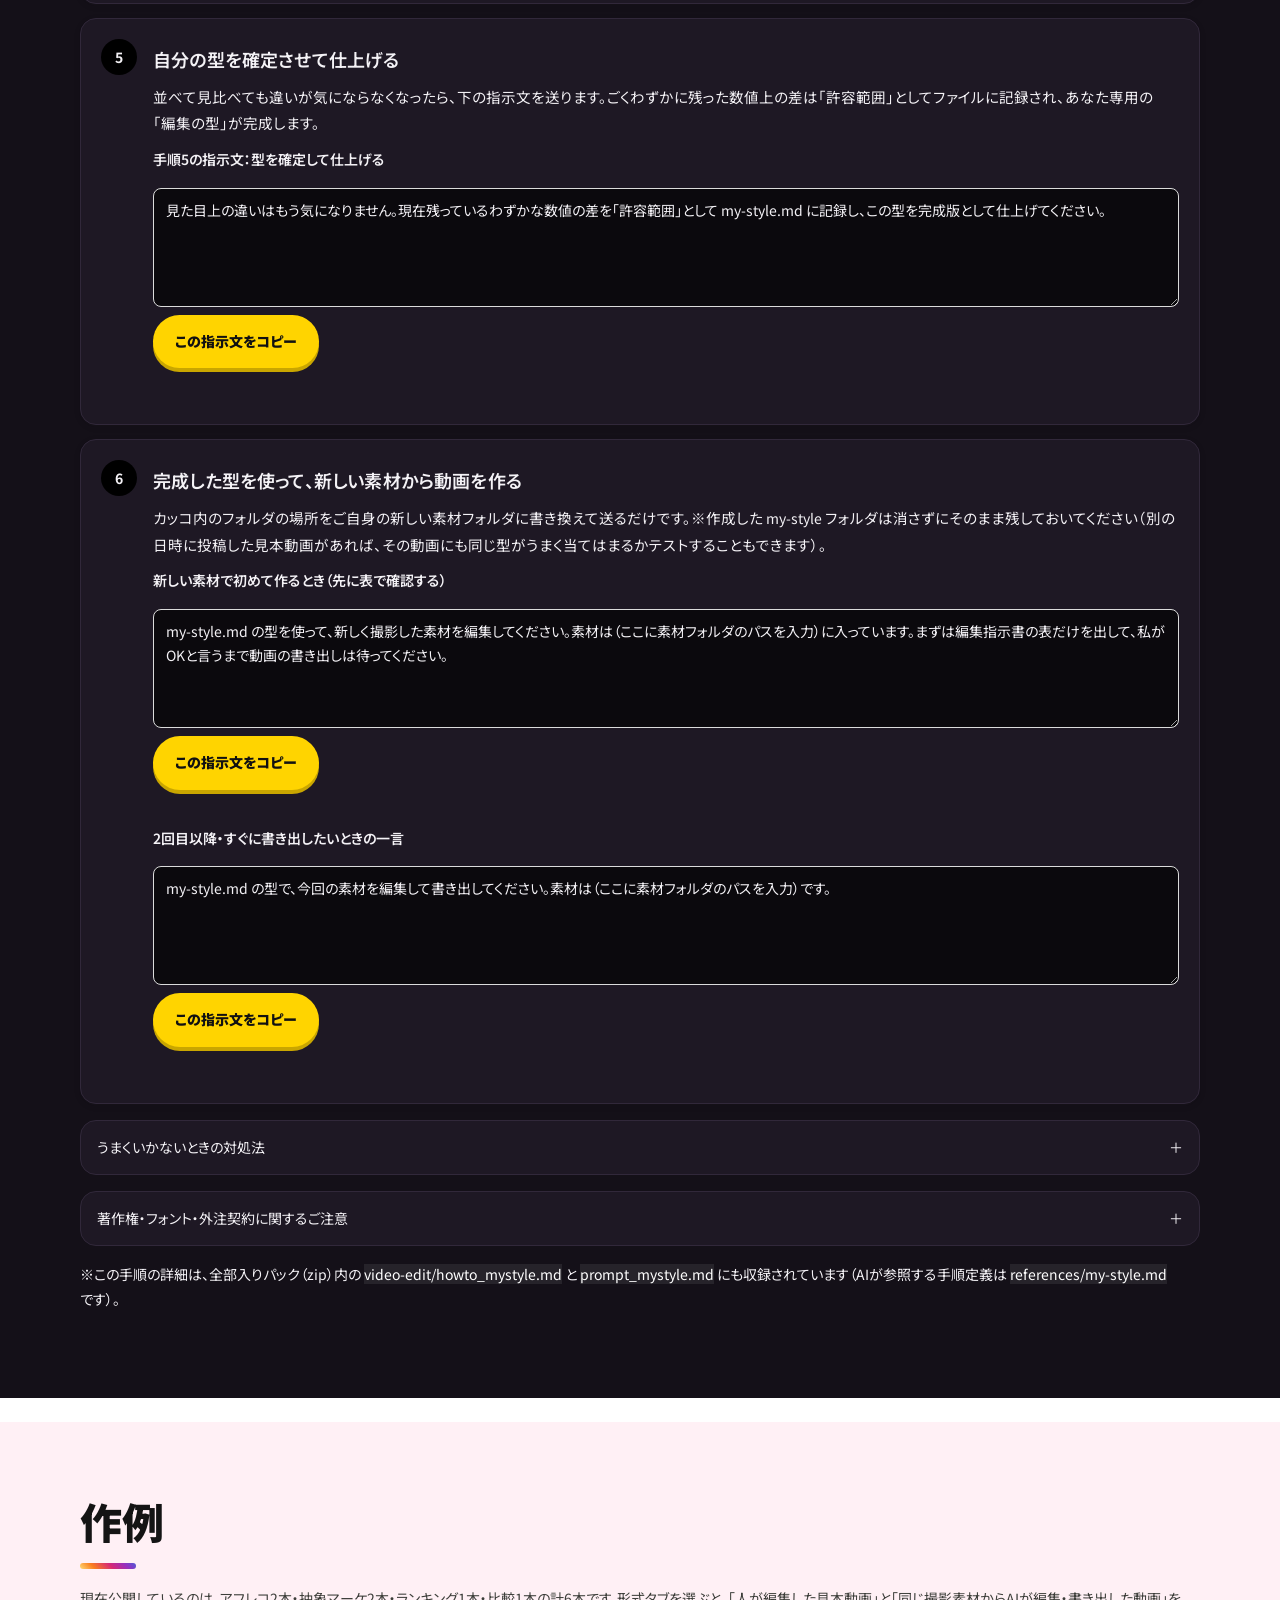
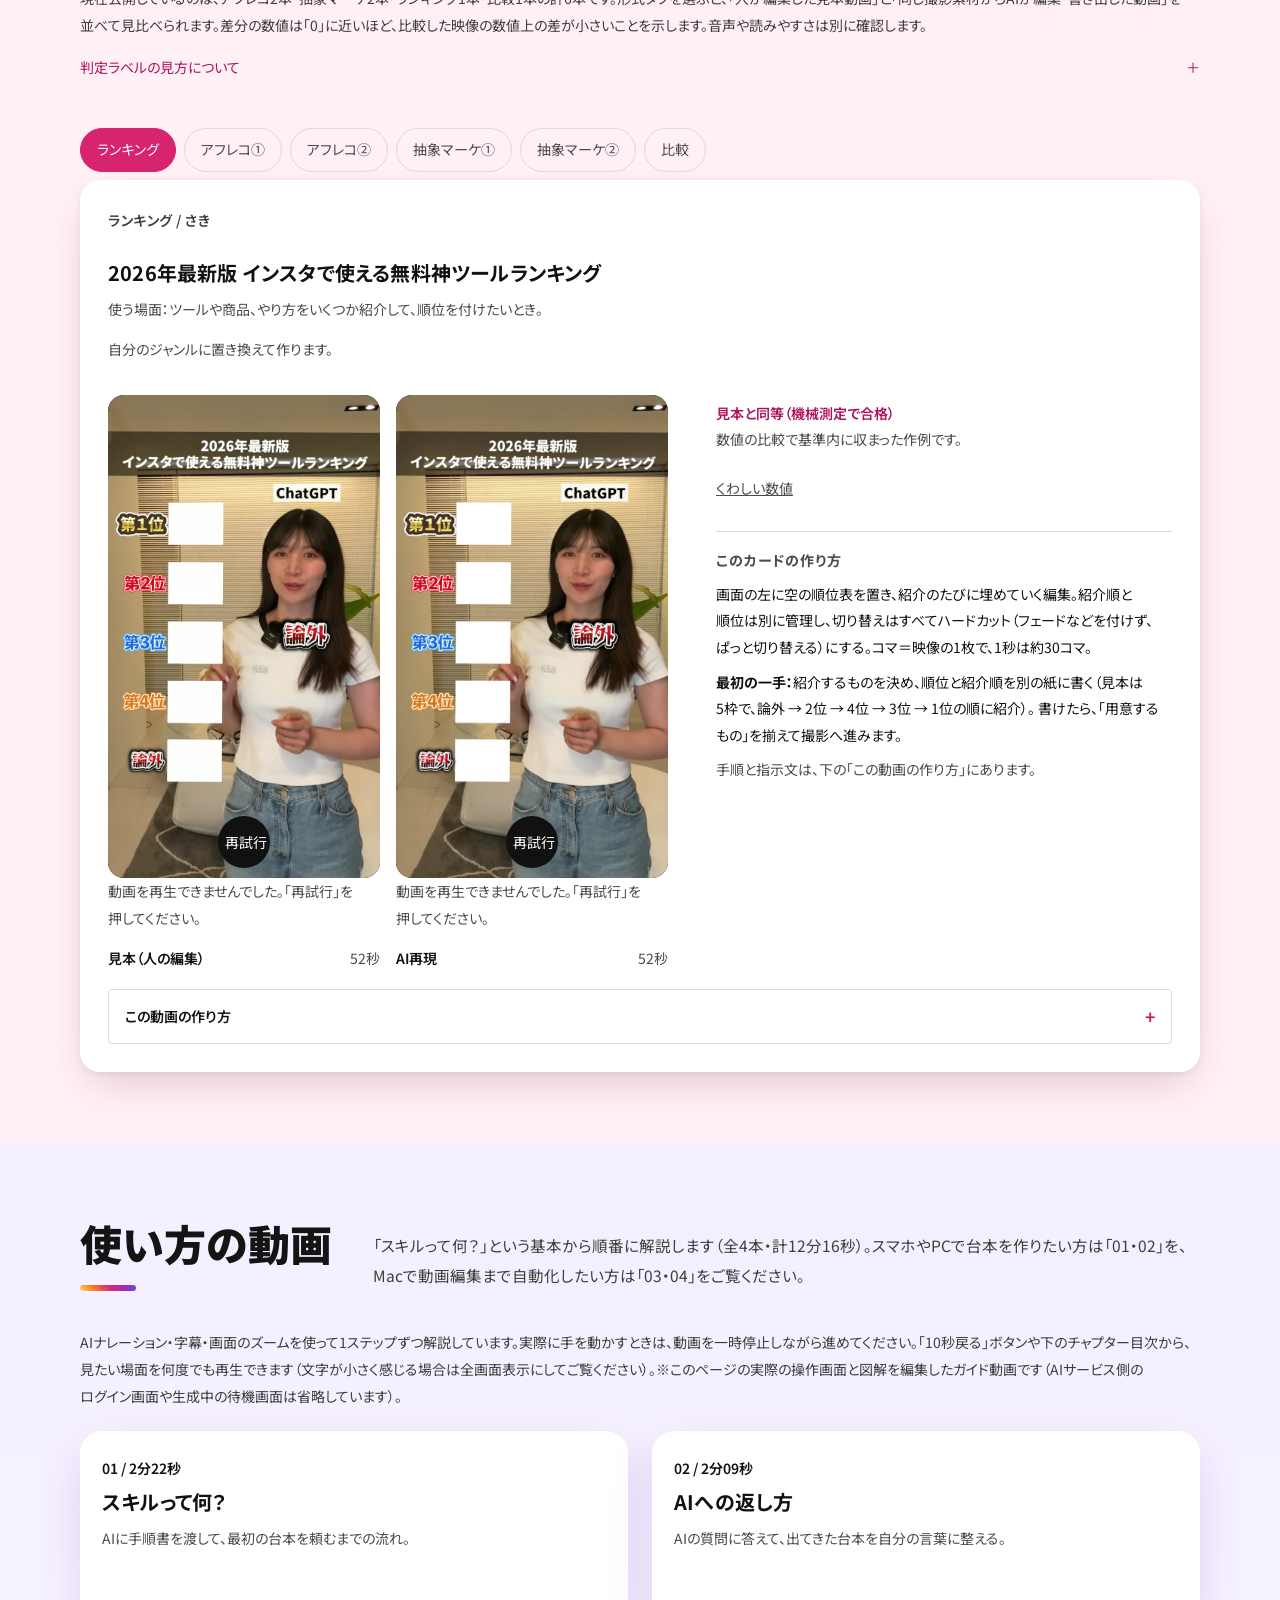
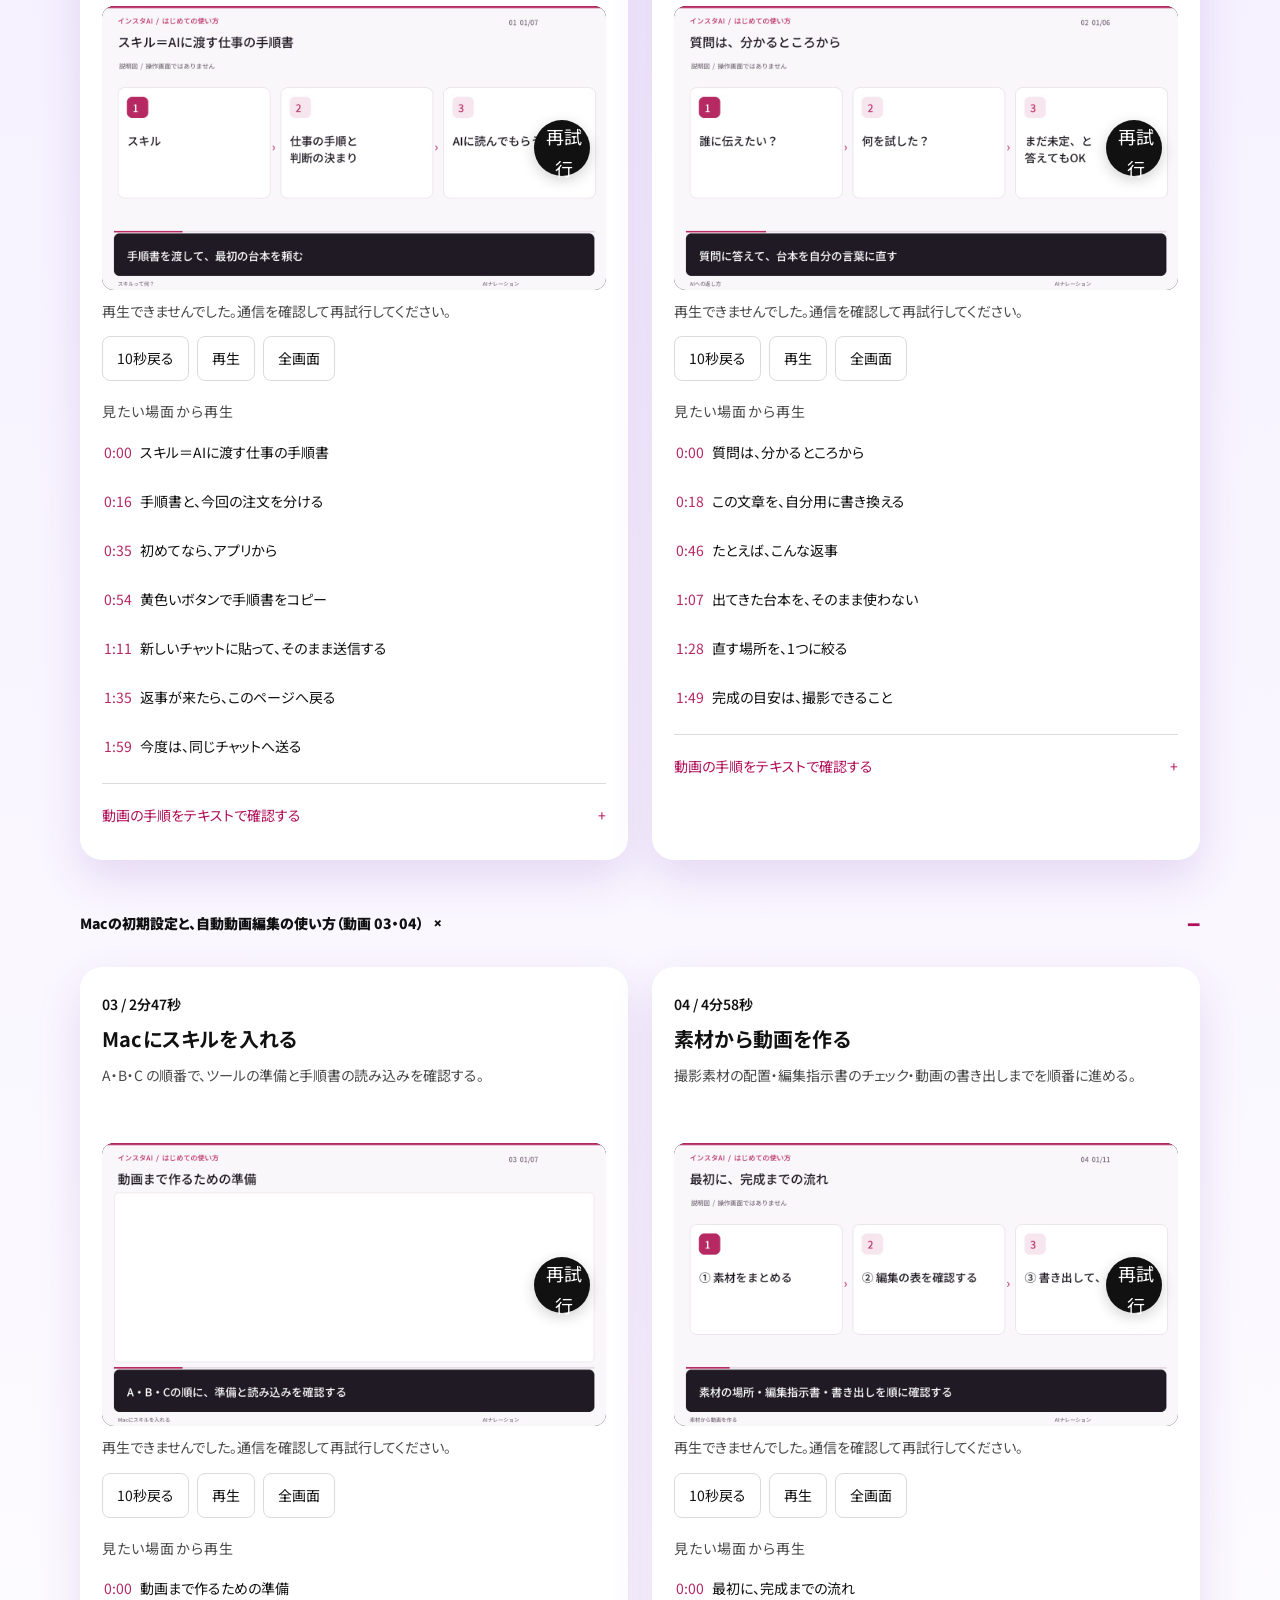
==== commit 5a341384: "Improve mentor diagnosis and continuing PDCA in v3.8" ====
--- a/index.html
+++ b/index.html
@@ -58,7 +58,7 @@
         <li>
           <strong>相談ファイルをダウンロードする</strong>
           <p>AIへの手順書と参照資料がまとまった1つのテキストファイルです。中身を開いて確認する必要はなく、そのままAIに添付して使えます。</p>
-          <a id="improve-download" class="improve-primary" href="improvement-start.txt?v=mentor-v3.7" download="AIメンターくん.txt">相談ファイルをダウンロード（.txt）</a>
+          <a id="improve-download" class="improve-primary" href="improvement-start.txt?v=mentor-v3.8" download="AIメンターくん.txt">相談ファイルをダウンロード（.txt）</a>
           <p class="improve-note">ファイル名：AIメンターくん.txt。通常は端末の「ダウンロード」フォルダに保存されます。見つからない場合はブラウザのダウンロード履歴をご確認ください。</p>
         </li>
         <li>
@@ -158,9 +158,9 @@
       <p>① いま作業が止まっている箇所と、次に確認すべきポイント<br>② なぜそこから手をつけるのが一番近道なのか（理由の整理）<br>③ 投稿の下書きや撮影メモなど、今日すぐ進められる小さな一歩<br>④ 実践した結果の振り返りと、次の投稿で変える一点<br>⑤ 急成長・継続型・他ジャンルの参考を使い分け、約50投稿の比較から自分の改善案へ</p>
       <p class="improve-note">※手元にインサイトの数字や原稿がそろっていなくても、原因を決めつけずに現状の確認から一緒に始めます（AIがあなたのInstagramアカウントへ勝手にログインして非公開データを調べるような機能ではありません）。</p>
     </details>
-    <p class="improve-note">継続相談の手順書 v3.7。更新版を使うときはファイルを取り直し、続けているチャットへ渡してください。過去に渡した内容は自動更新されません。大切な原稿や引き継ぎメモは、ご自身でも保存してください。</p>
+    <p class="improve-note">継続相談の手順書 v3.8。更新版を使うときはファイルを取り直し、続けているチャットへ渡してください。過去に渡した内容は自動更新されません。大切な原稿や引き継ぎメモは、ご自身でも保存してください。</p>
     <button id="improve-link" type="button" class="improve-secondary">この「AIメンターくん」への直リンクをコピー</button>
-    <noscript><p>相談文をまとめる機能にはJavaScriptが必要です。<a href="improvement-guide.txt?v=mentor-v3.7">手順書テキストを直接開く</a>こともできます。</p></noscript>
+    <noscript><p>相談文をまとめる機能にはJavaScriptが必要です。<a href="improvement-guide.txt?v=mentor-v3.8">手順書テキストを直接開く</a>こともできます。</p></noscript>
   </div>
 </section>
 
@@ -775,4 +775,4 @@
   <a href="#start-step2" class="primary-cta">手順書をコピーして始める</a>
   <p class="closing-share">このページのURLをチームや受講生に共有すれば、同じ手順ですぐに使い始められます。</p>
 </section>
-</main><footer class="footer section-shell"><a href="#" class="logo" aria-label="インスタAI ページの先頭へ"><img class="logo-glyph" src="assets/brand/instagram-glyph-gradient-64.png" width="22" height="22" alt=""><span>インスタAI</span></a></footer><a class="sticky-cta" href="#start-step2" id="sticky-cta">手順書をコピーして始める</a><script src="format-data.js?v=20261019-copy1"></script><script src="app.js?v=20261019-copy1"></script><script src="skill-copy.js?v=20261016-pdca1" defer></script><script src="start.js?v=20261017-k4" defer></script><script src="reels.js?v=20261016-pdca1" defer></script><script>(function(){var c=document.getElementById("sticky-cta"),s=document.getElementById("start");if(!c||!s||!("IntersectionObserver"in window))return;new IntersectionObserver(function(e){c.classList.toggle("is-hidden",e[0].isIntersecting||e[0].boundingClientRect.top<0)}).observe(s);})();</script><script>(function(){var r=document.getElementById("service-reels");if(r)r.click();})();document.querySelectorAll(".hx-kinds [data-goto]").forEach(function(a){a.addEventListener("click",function(){var t=document.getElementById("service-"+a.dataset.goto);if(t)t.click();});});</script><script>document.querySelectorAll(".also-start").forEach(function(b){b.addEventListener("click",function(){var r=document.querySelector('.route-btn[data-route="app"]');if(r)r.click();setTimeout(function(){var m=document.querySelector('#start .start-choice[data-make="'+b.dataset.also+'"]');if(m)m.click();var s=document.getElementById("start-step2");if(s)s.scrollIntoView({behavior:"smooth",block:"start"});},50);});});</script><script>document.querySelectorAll(".also-link[data-tab]").forEach(function(b){b.addEventListener("click",function(){var t=document.getElementById("service-"+b.dataset.tab);if(t)t.click();var p=document.getElementById("format-panel");(p||document.getElementById("formats")).scrollIntoView({behavior:"smooth",block:"start"});});});</script><script src="improvement-guide.js?v=mentor-v3.7"></script><script src="improvement.js?v=mentor-v3.7"></script></body></html>
+</main><footer class="footer section-shell"><a href="#" class="logo" aria-label="インスタAI ページの先頭へ"><img class="logo-glyph" src="assets/brand/instagram-glyph-gradient-64.png" width="22" height="22" alt=""><span>インスタAI</span></a></footer><a class="sticky-cta" href="#start-step2" id="sticky-cta">手順書をコピーして始める</a><script src="format-data.js?v=20261019-copy1"></script><script src="app.js?v=20261019-copy1"></script><script src="skill-copy.js?v=20261016-pdca1" defer></script><script src="start.js?v=20261017-k4" defer></script><script src="reels.js?v=20261016-pdca1" defer></script><script>(function(){var c=document.getElementById("sticky-cta"),s=document.getElementById("start");if(!c||!s||!("IntersectionObserver"in window))return;new IntersectionObserver(function(e){c.classList.toggle("is-hidden",e[0].isIntersecting||e[0].boundingClientRect.top<0)}).observe(s);})();</script><script>(function(){var r=document.getElementById("service-reels");if(r)r.click();})();document.querySelectorAll(".hx-kinds [data-goto]").forEach(function(a){a.addEventListener("click",function(){var t=document.getElementById("service-"+a.dataset.goto);if(t)t.click();});});</script><script>document.querySelectorAll(".also-start").forEach(function(b){b.addEventListener("click",function(){var r=document.querySelector('.route-btn[data-route="app"]');if(r)r.click();setTimeout(function(){var m=document.querySelector('#start .start-choice[data-make="'+b.dataset.also+'"]');if(m)m.click();var s=document.getElementById("start-step2");if(s)s.scrollIntoView({behavior:"smooth",block:"start"});},50);});});</script><script>document.querySelectorAll(".also-link[data-tab]").forEach(function(b){b.addEventListener("click",function(){var t=document.getElementById("service-"+b.dataset.tab);if(t)t.click();var p=document.getElementById("format-panel");(p||document.getElementById("formats")).scrollIntoView({behavior:"smooth",block:"start"});});});</script><script src="improvement-guide.js?v=mentor-v3.8"></script><script src="improvement.js?v=mentor-v3.8"></script></body></html>
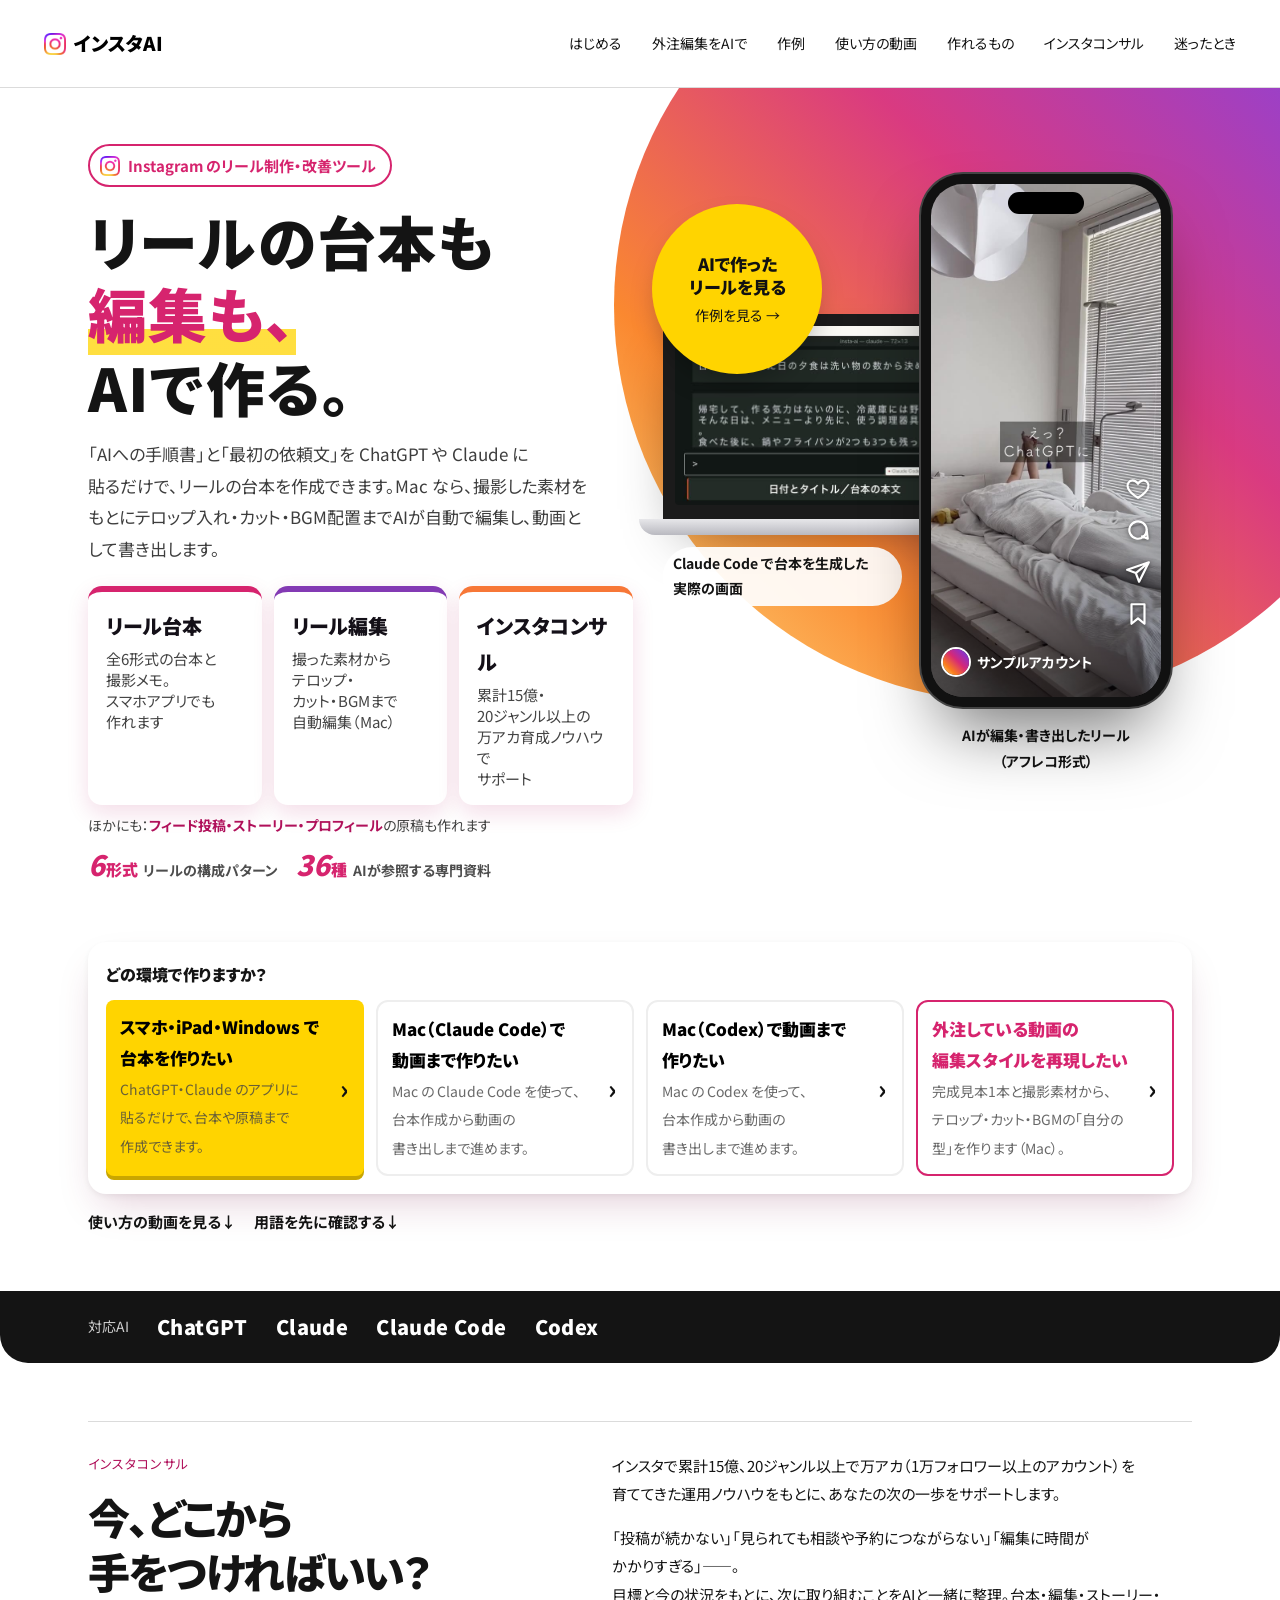
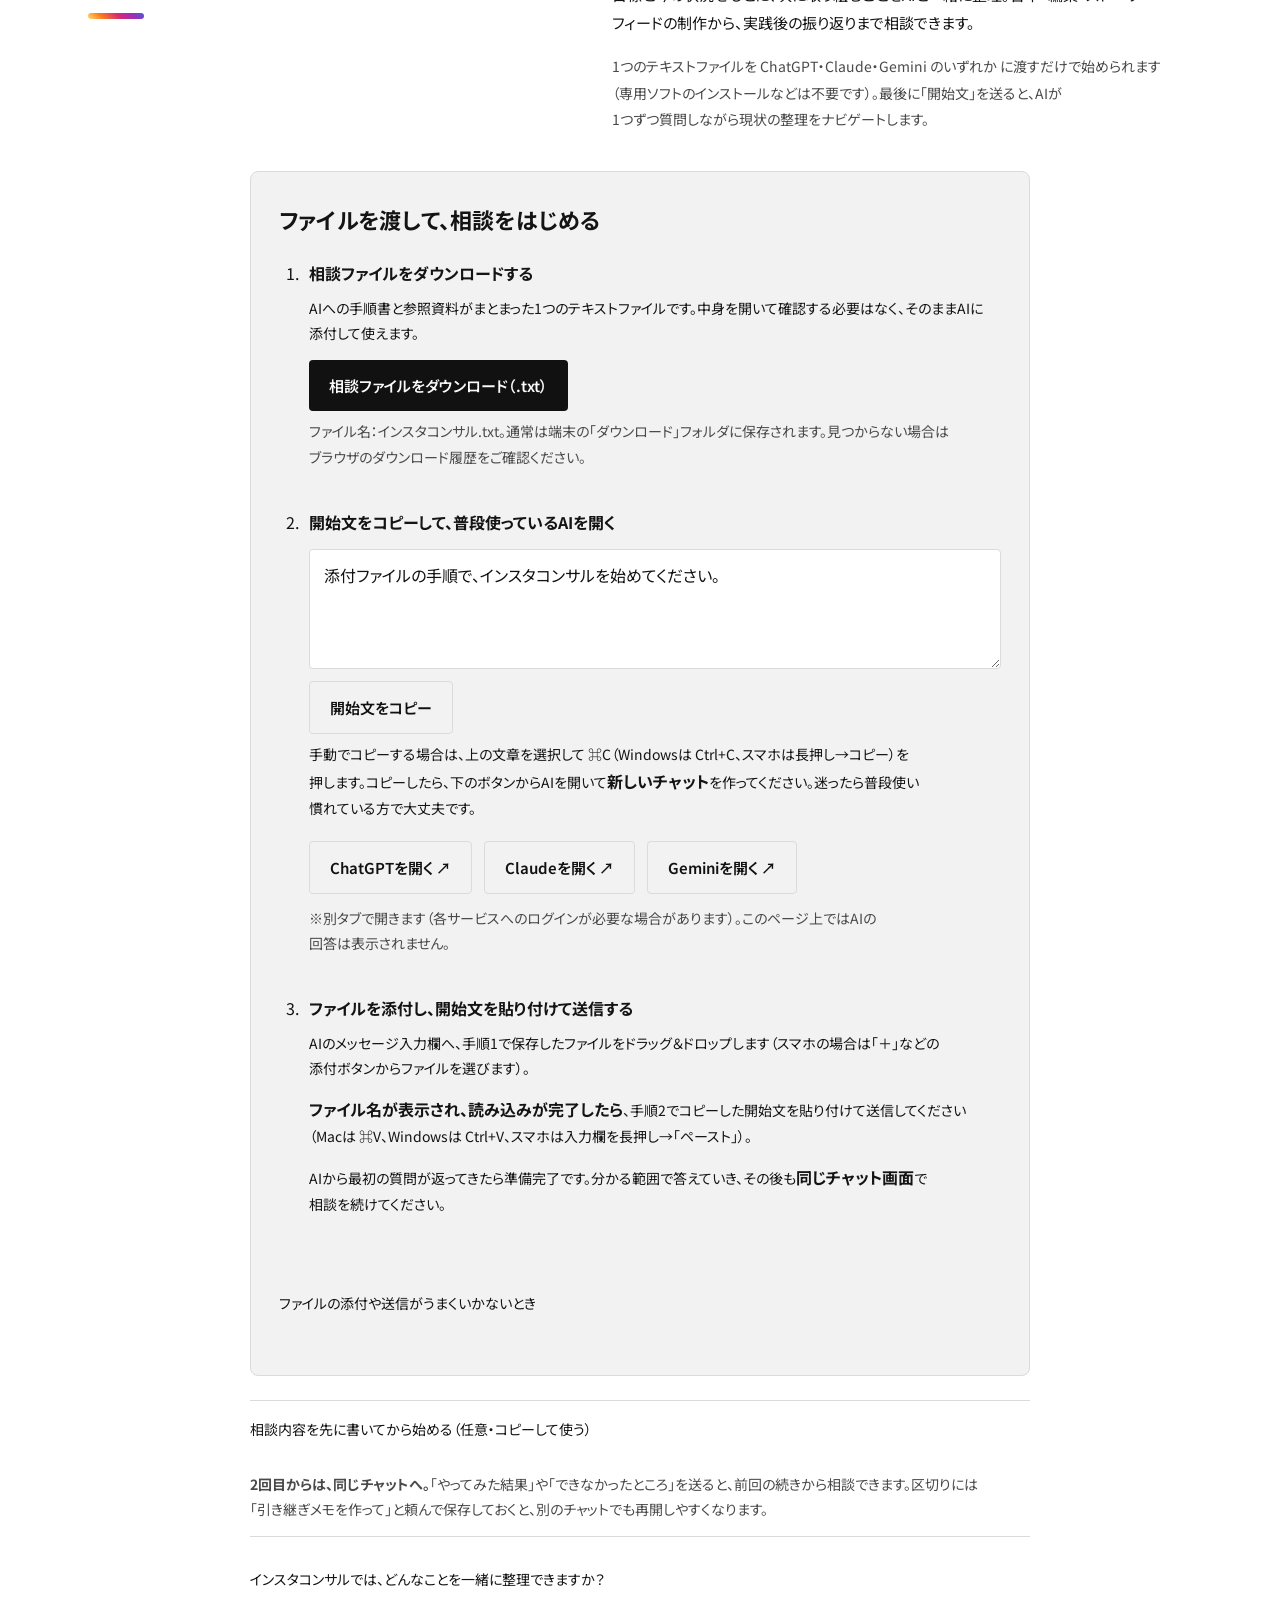
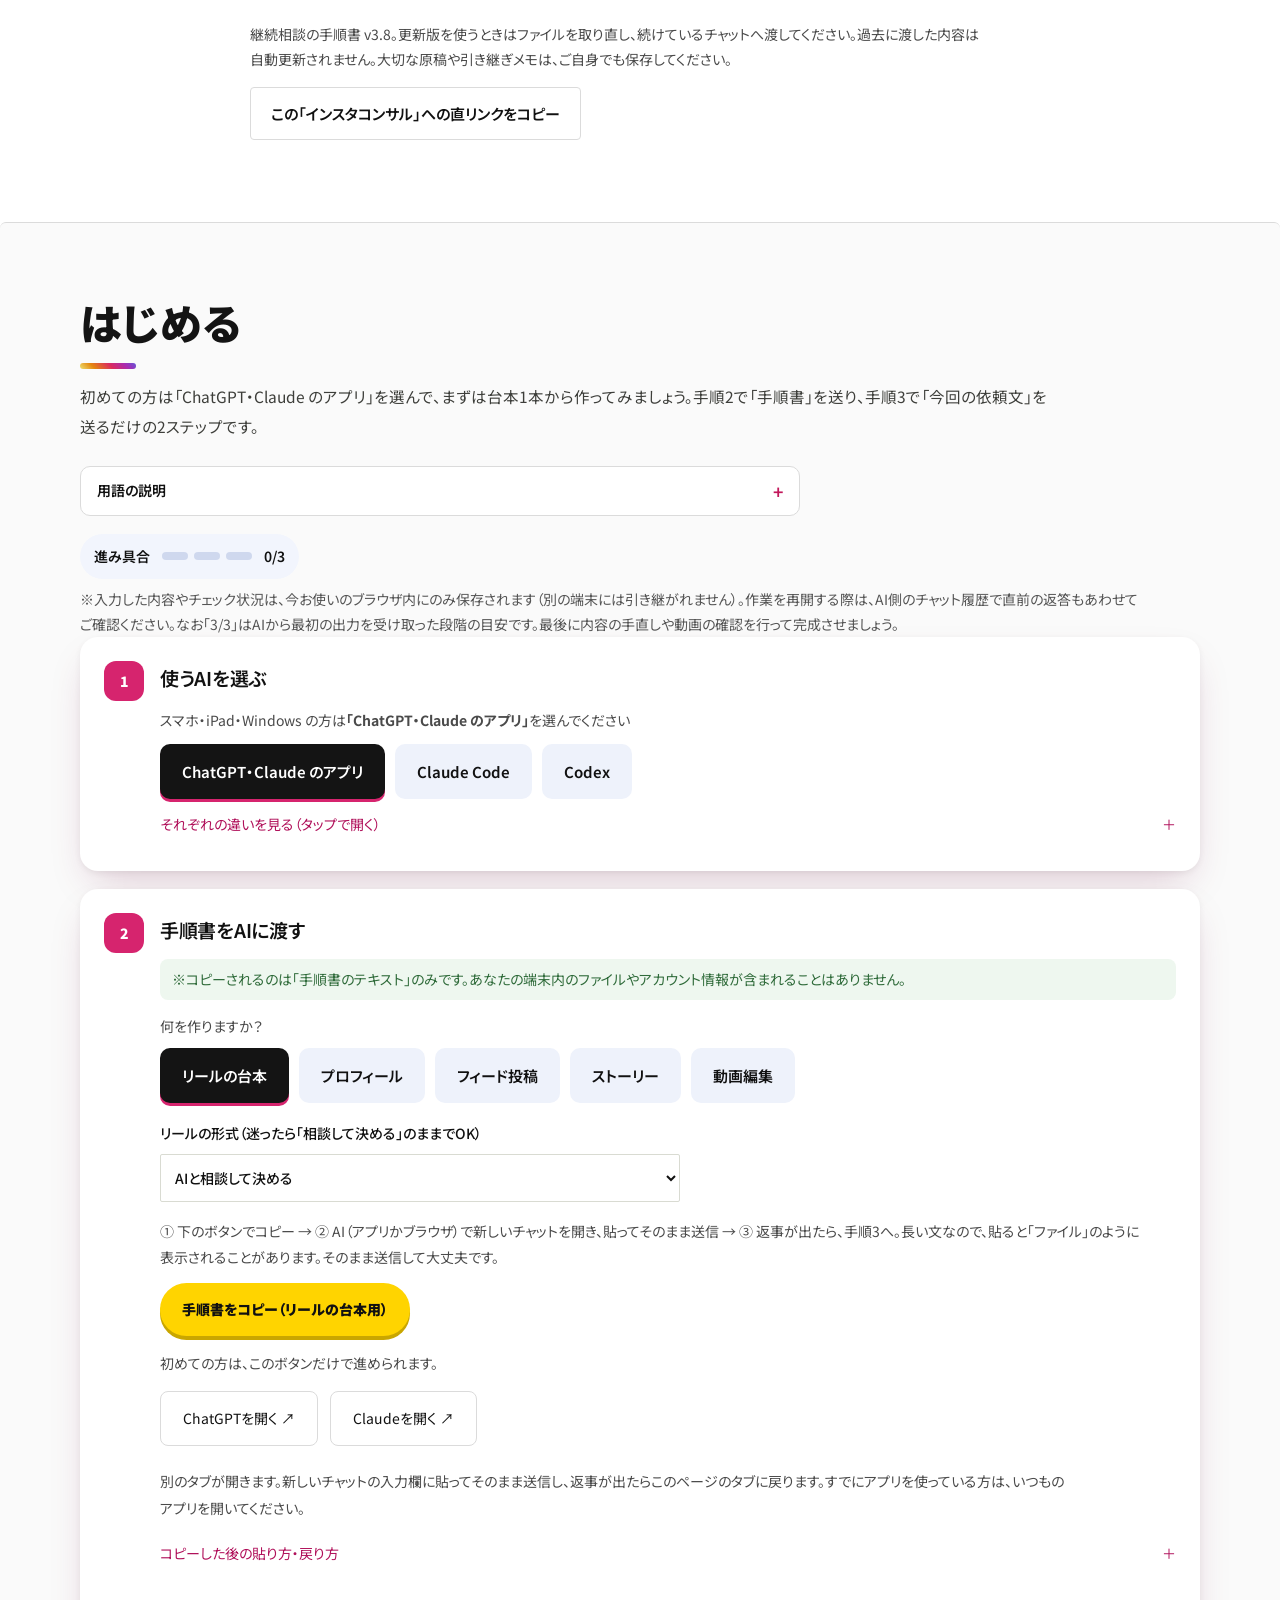
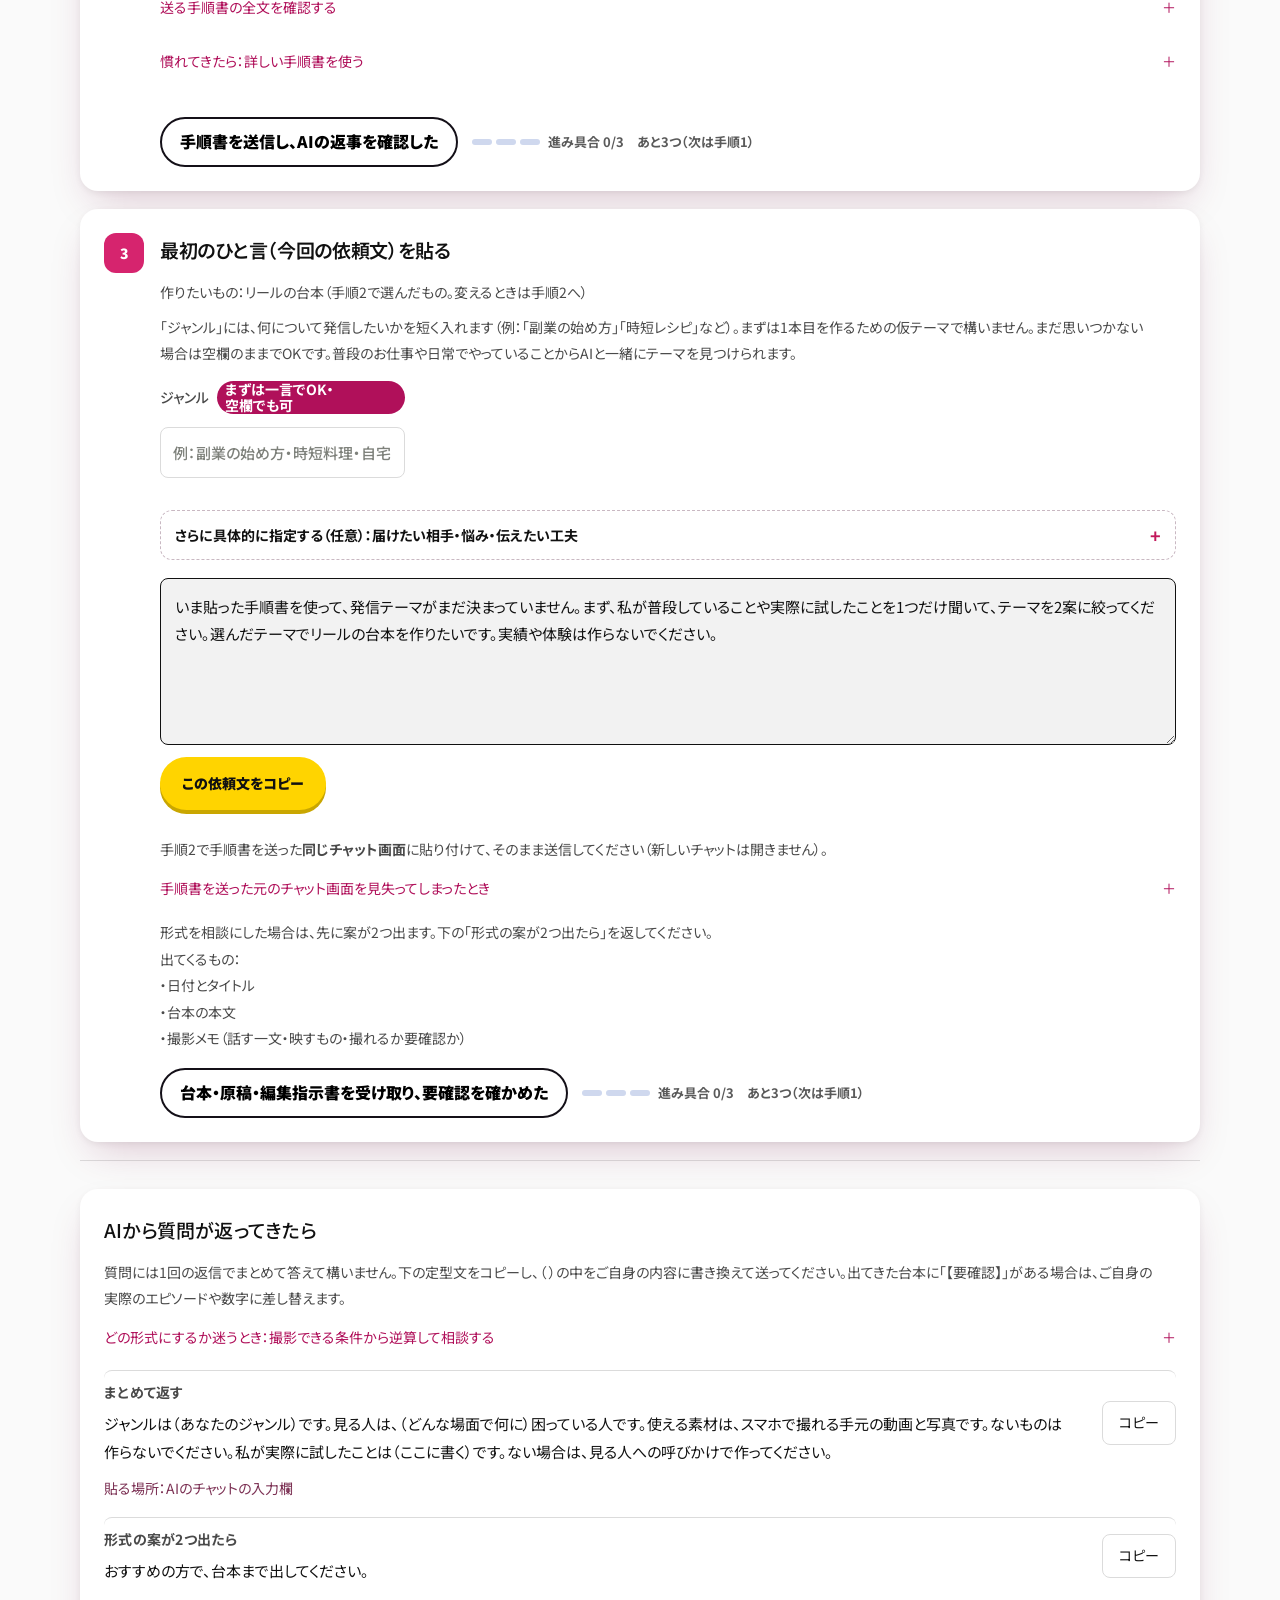
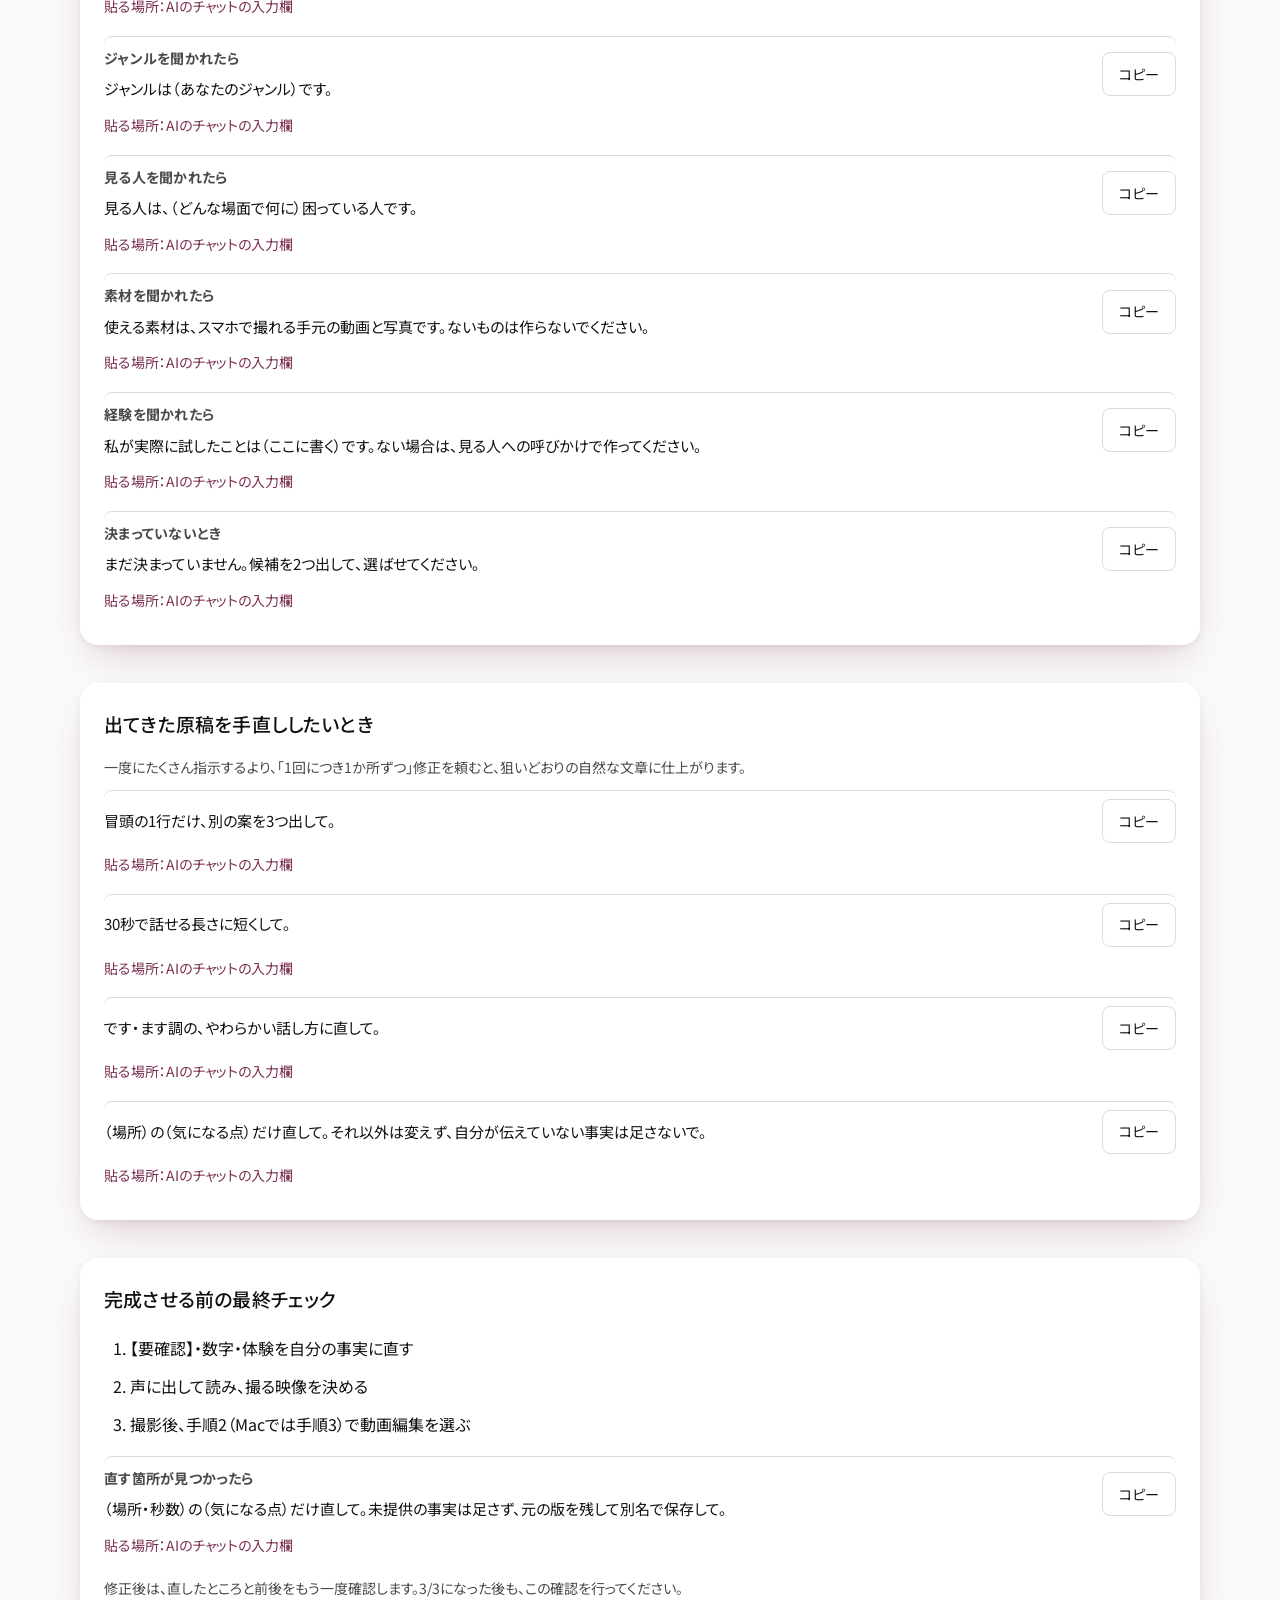
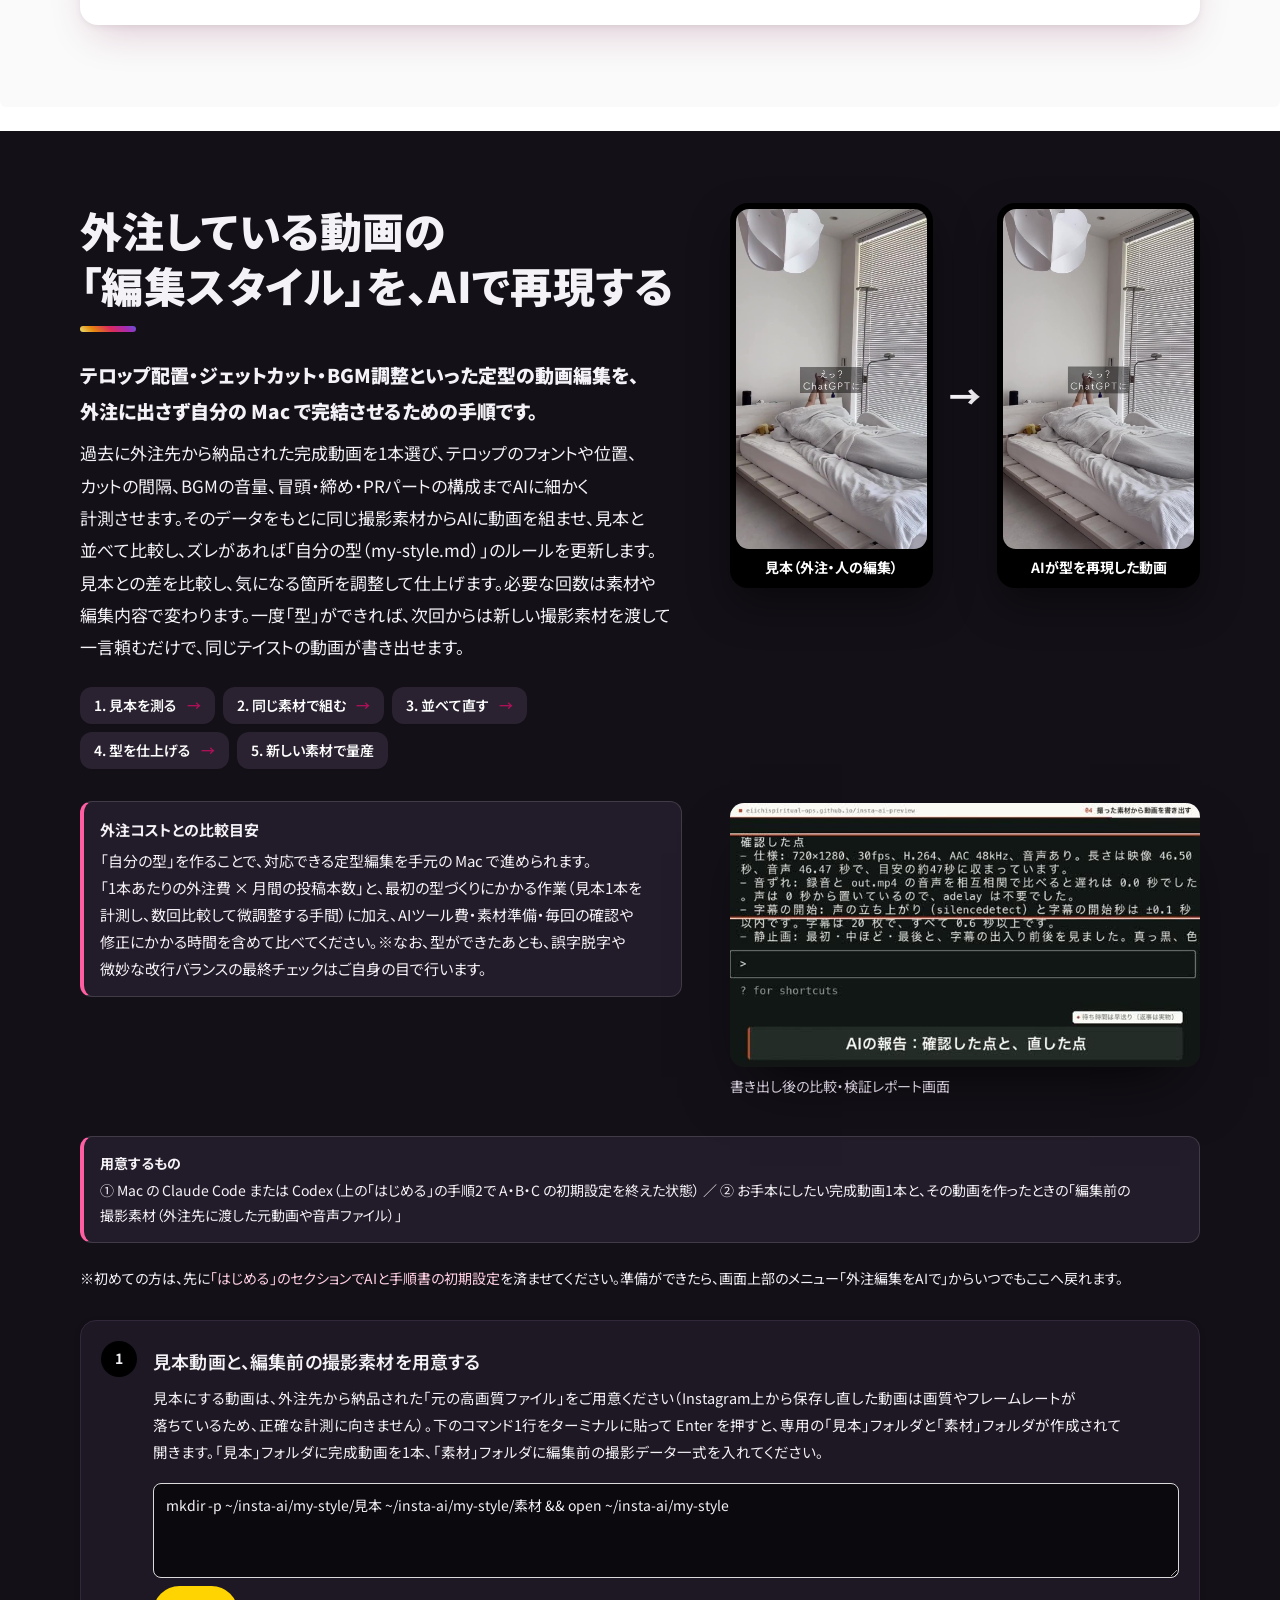
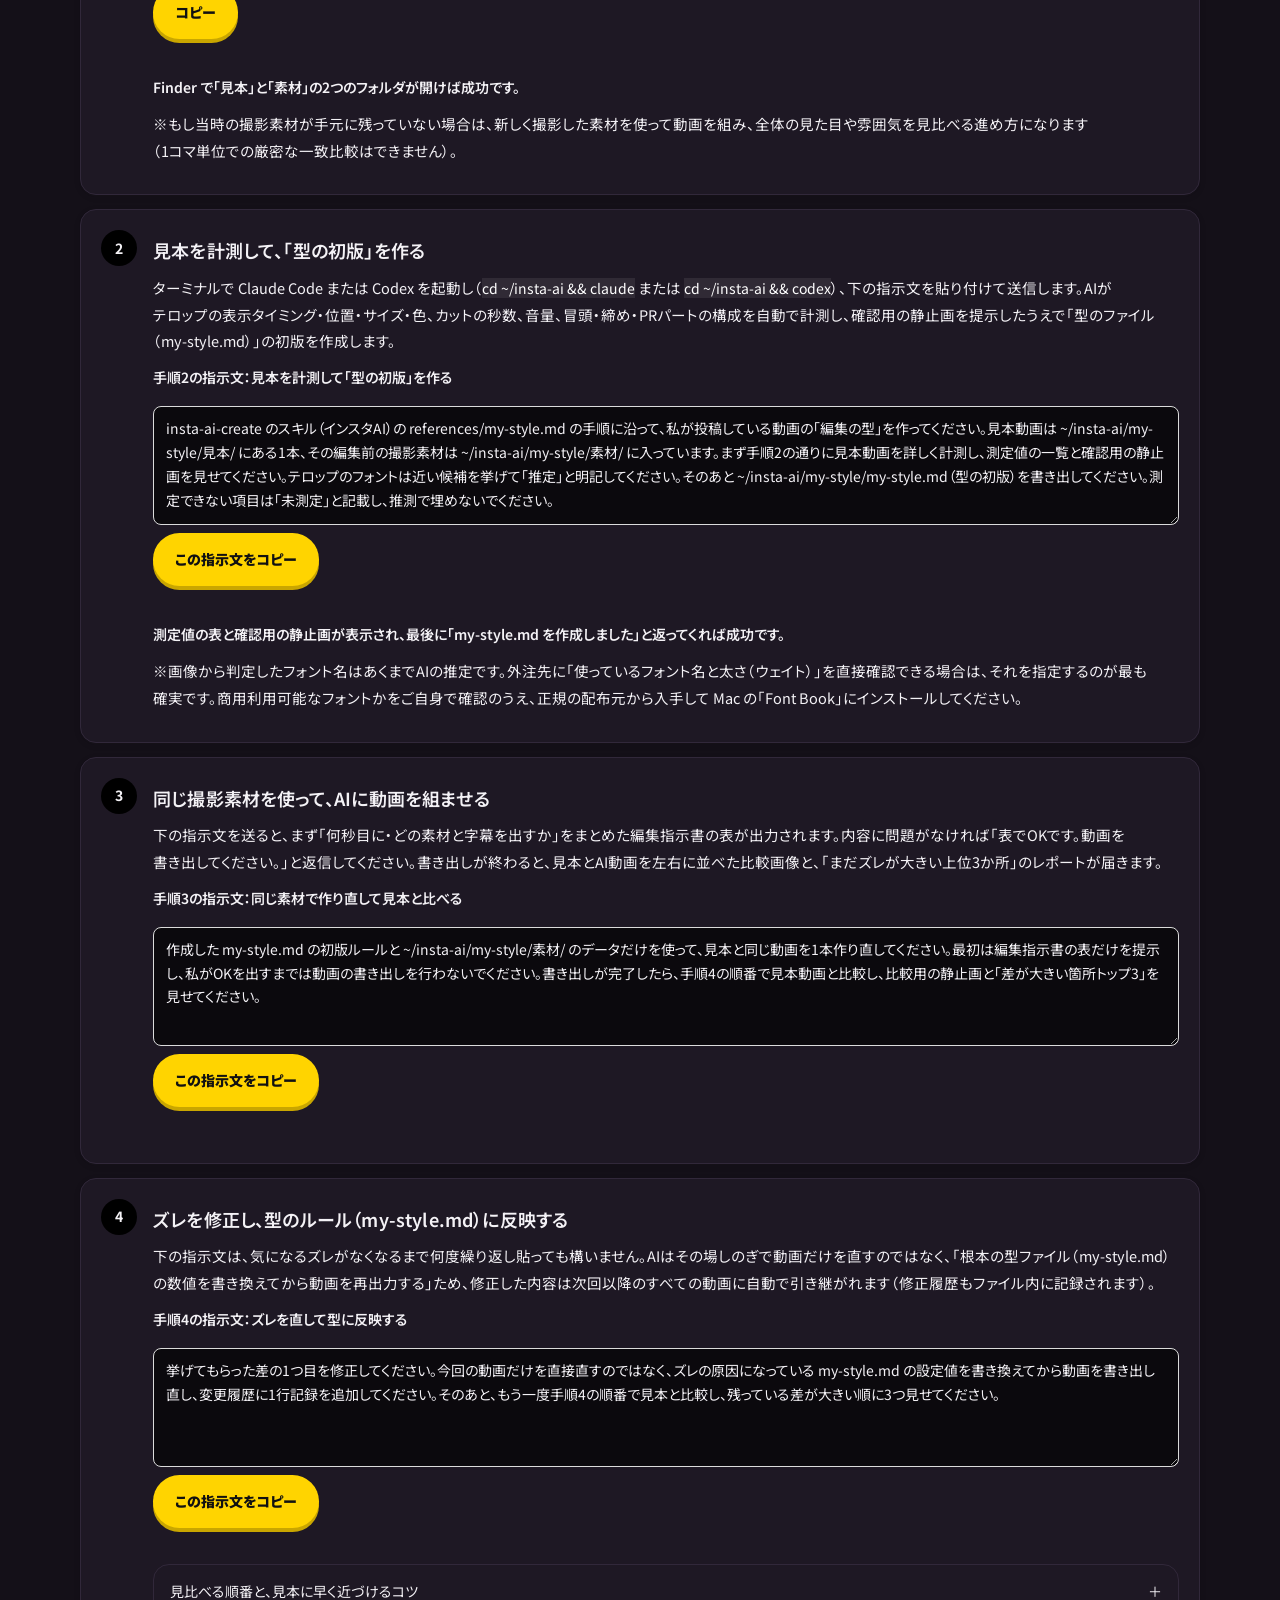
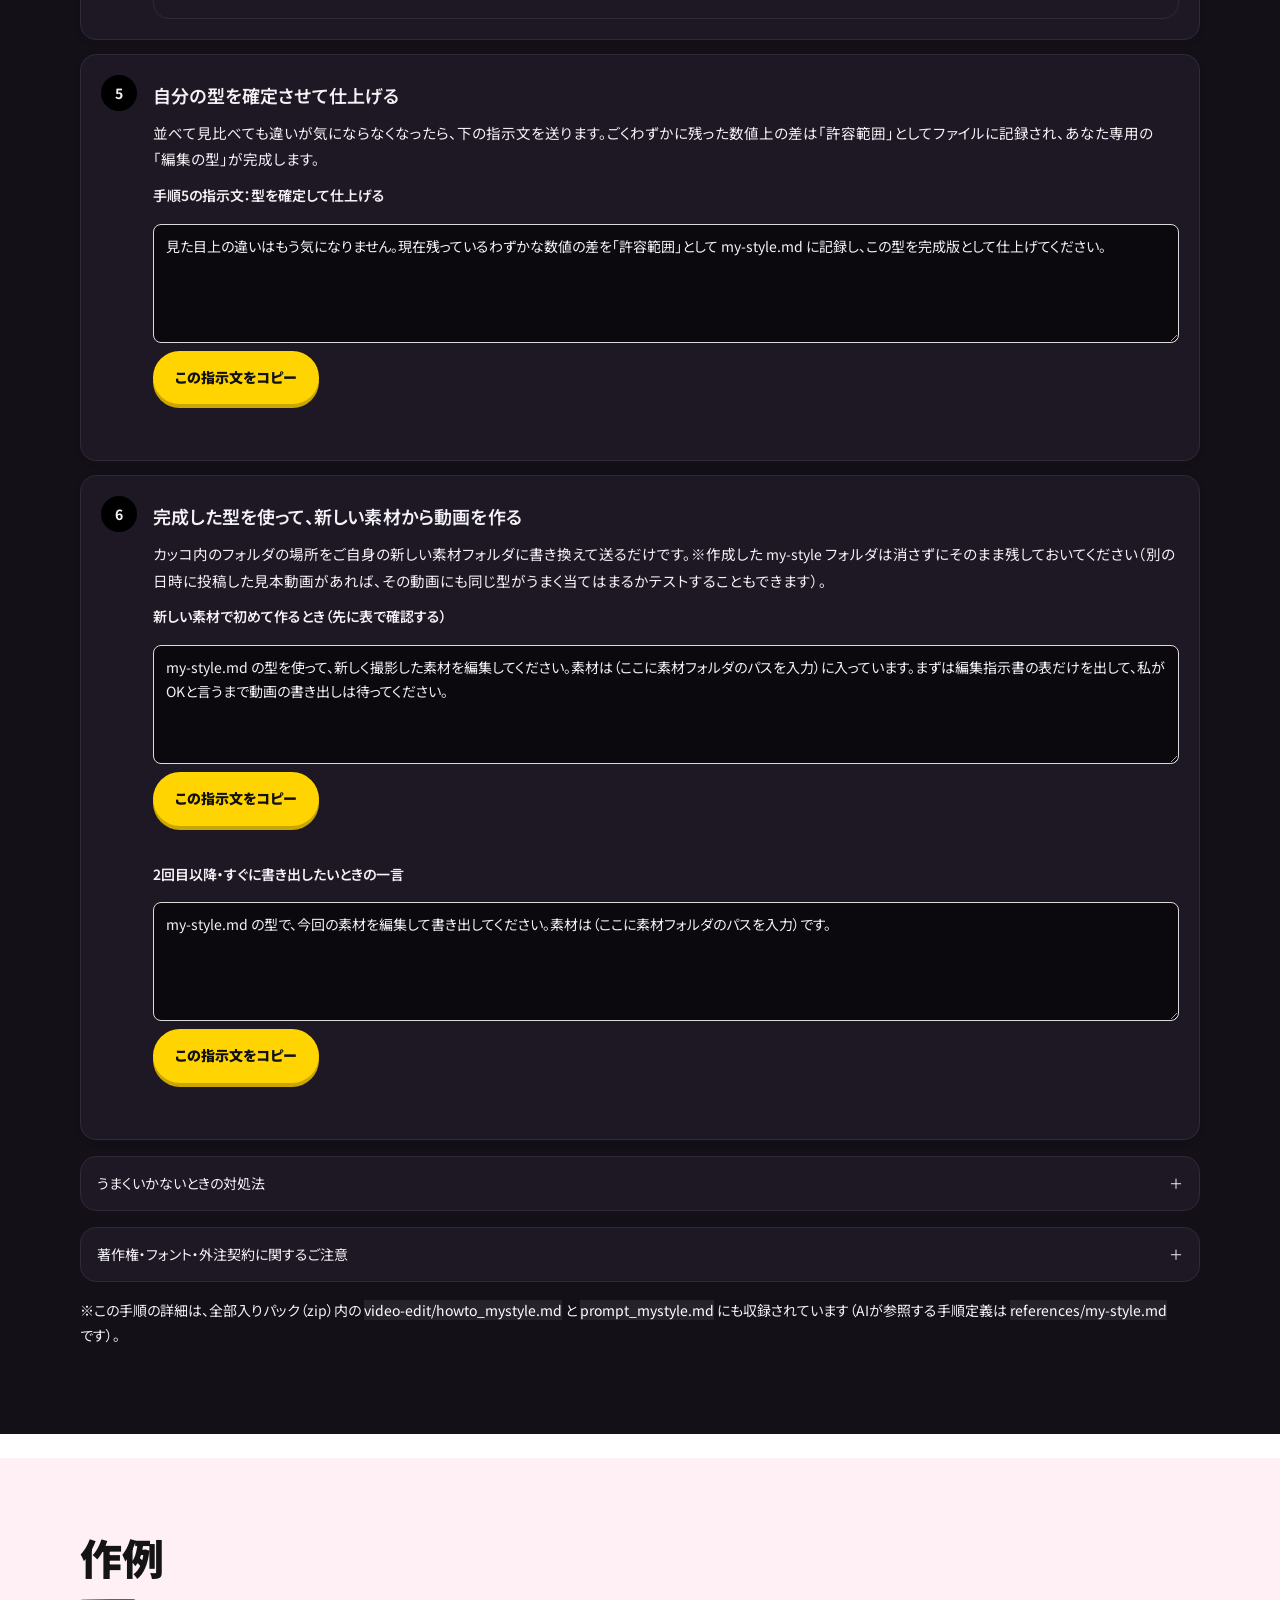
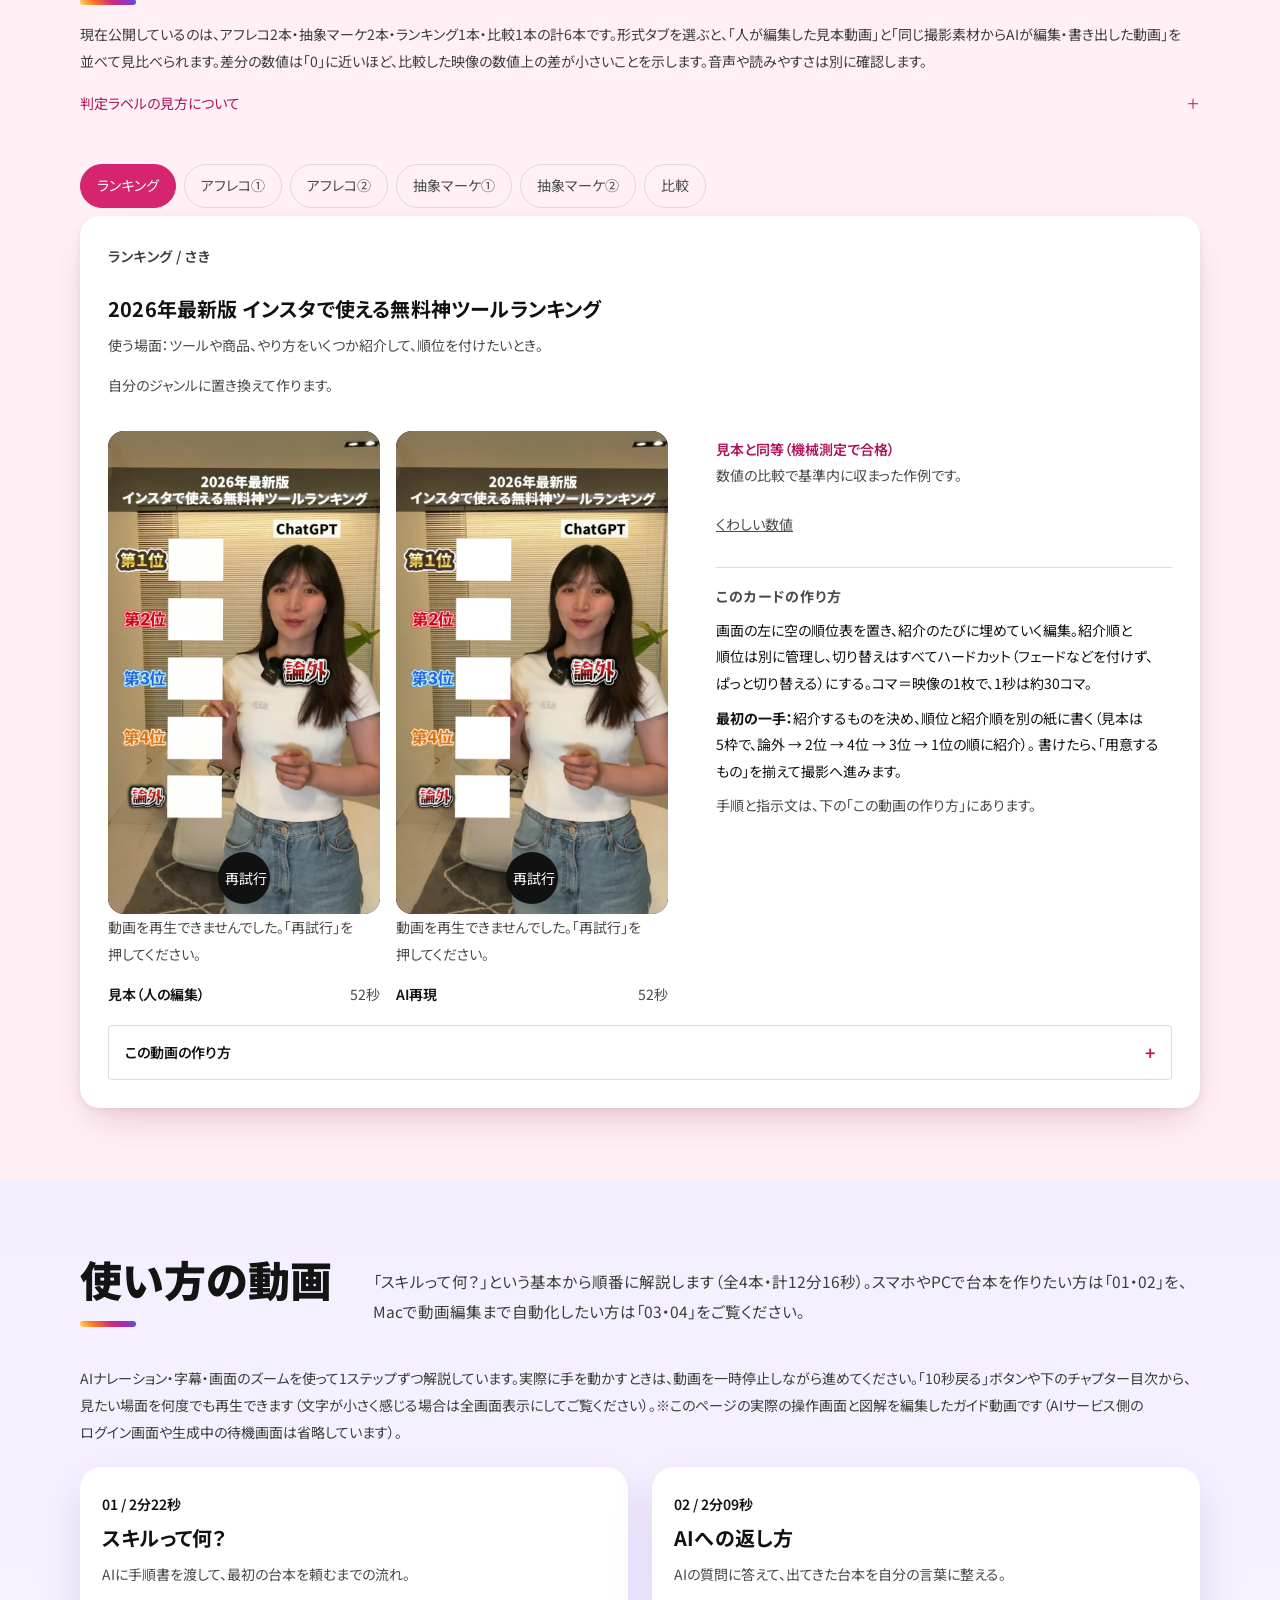
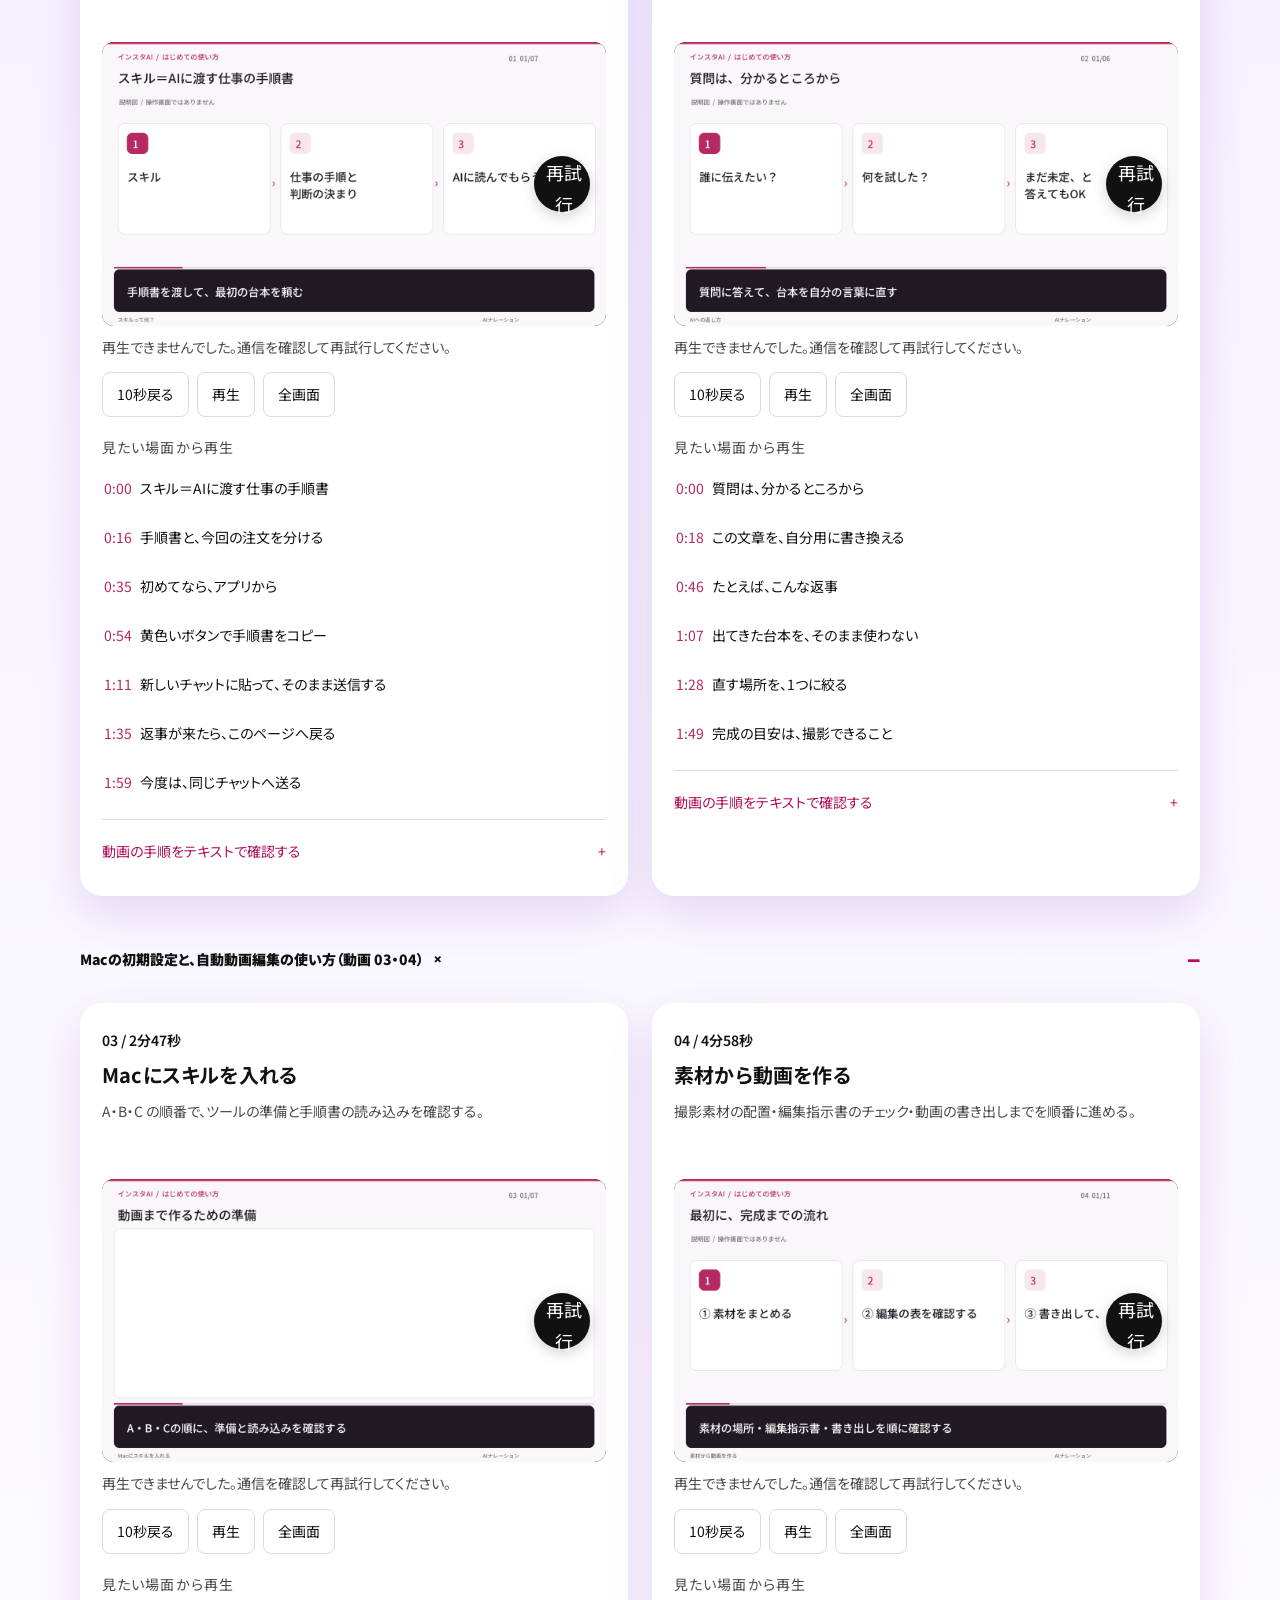
==== commit eaffa2c9: "Rename AI mentor to Instagram consultant" ====
--- a/index.html
+++ b/index.html
@@ -4,7 +4,7 @@
 <link rel="stylesheet" href="guide-controls.css?v=20261016-v13a"><link rel="stylesheet" href="improvement.css?v=20261018-2"></head>
 <body>
 <a class="skip" href="#main">本文へ移動</a>
-<header class="header"><a href="#" class="logo" aria-label="インスタAI ホーム"><img class="logo-glyph" src="assets/brand/instagram-glyph-gradient-64.png" width="22" height="22" alt=""><span>インスタAI</span></a><a class="header-ms" href="#mystyle">外注編集</a><a class="header-start" href="#start">はじめる</a><nav aria-label="メインナビゲーション"><a href="#start">はじめる</a><a href="#mystyle">外注編集をAIで</a><a href="#reels">作例</a><a href="#howto">使い方の動画</a><a href="#formats">作れるもの</a><a href="#improve">AIメンターくん</a><a href="#method">迷ったとき</a></nav></header>
+<header class="header"><a href="#" class="logo" aria-label="インスタAI ホーム"><img class="logo-glyph" src="assets/brand/instagram-glyph-gradient-64.png" width="22" height="22" alt=""><span>インスタAI</span></a><a class="header-ms" href="#mystyle">外注編集</a><a class="header-start" href="#start">はじめる</a><nav aria-label="メインナビゲーション"><a href="#start">はじめる</a><a href="#mystyle">外注編集をAIで</a><a href="#reels">作例</a><a href="#howto">使い方の動画</a><a href="#formats">作れるもの</a><a href="#improve">インスタコンサル</a><a href="#method">迷ったとき</a></nav></header>
 <main id="main" tabindex="-1">
 <section class="hero hx"><div class="hx-bg" aria-hidden="true"></div><div class="hx-inner section-shell">
 <div class="hx-copy">
@@ -14,7 +14,7 @@
 <ul class="hx-kinds hx-kinds2 hx-kinds3" aria-label="作る・改善する">
   <li><a href="#formats" data-goto="reels"><b>リール台本</b><span>全6形式の台本と撮影メモ。スマホアプリでも作れます</span></a></li>
   <li><a href="#reels"><b>リール編集</b><span>撮った素材からテロップ・カット・BGMまで自動編集（Mac）</span></a></li>
-  <li><a href="#improve" aria-label="AIメンターくん：累計15億・20ジャンル以上の万アカ育成ノウハウでサポート"><b>AIメンターくん</b><span>累計15億・<br>20ジャンル以上の<br>万アカ育成ノウハウで<br>サポート</span></a></li>
+  <li><a href="#improve" aria-label="インスタコンサル：累計15億・20ジャンル以上の万アカ育成ノウハウでサポート"><b>インスタコンサル</b><span>累計15億・<br>20ジャンル以上の<br>万アカ育成ノウハウで<br>サポート</span></a></li>
 </ul>
 <p class="hx-also">ほかにも：<a href="#also">フィード投稿・ストーリー・プロフィール</a>の原稿も作れます</p>
 <a class="hx-mstrip" href="#reels" aria-label="実際の画面と作例を見る"><span class="lap"><img src="assets/brand/still_03_60.jpg" width="640" height="360" alt="Claude Code に台本が出力された画面"></span><span class="ph"><img src="assets/reels/voiceover_ai.jpg" width="540" height="960" alt="AIが書き出したリールの1コマ"></span></a>
@@ -42,7 +42,7 @@
 <section id="improve" class="improve-section section-shell" aria-labelledby="improve-title">
   <div class="improve-head">
     <div>
-      <p class="improve-eyebrow">AIメンターくん</p>
+      <p class="improve-eyebrow">インスタコンサル</p>
       <h2 id="improve-title">今、どこから<br>手をつければいい？</h2>
     </div>
     <div>
@@ -58,13 +58,13 @@
         <li>
           <strong>相談ファイルをダウンロードする</strong>
           <p>AIへの手順書と参照資料がまとまった1つのテキストファイルです。中身を開いて確認する必要はなく、そのままAIに添付して使えます。</p>
-          <a id="improve-download" class="improve-primary" href="improvement-start.txt?v=mentor-v3.8" download="AIメンターくん.txt">相談ファイルをダウンロード（.txt）</a>
-          <p class="improve-note">ファイル名：AIメンターくん.txt。通常は端末の「ダウンロード」フォルダに保存されます。見つからない場合はブラウザのダウンロード履歴をご確認ください。</p>
+          <a id="improve-download" class="improve-primary" href="improvement-start.txt?v=consult-20261022" download="インスタコンサル.txt">相談ファイルをダウンロード（.txt）</a>
+          <p class="improve-note">ファイル名：インスタコンサル.txt。通常は端末の「ダウンロード」フォルダに保存されます。見つからない場合はブラウザのダウンロード履歴をご確認ください。</p>
         </li>
         <li>
           <strong>開始文をコピーして、普段使っているAIを開く</strong>
           <label class="improve-sr-only" for="improve-start-message">AIに送る開始文</label>
-          <textarea id="improve-start-message" readonly rows="2">添付ファイルの手順で、AIメンターくんを始めてください。</textarea>
+          <textarea id="improve-start-message" readonly rows="2">添付ファイルの手順で、インスタコンサルを始めてください。</textarea>
           <button id="improve-start-copy" type="button" class="improve-secondary">開始文をコピー</button>
           <p>手動でコピーする場合は、上の文章を選択して ⌘C（Windowsは Ctrl+C、スマホは長押し→コピー）を押します。コピーしたら、下のボタンからAIを開いて<strong>新しいチャット</strong>を作ってください。迷ったら普段使い慣れている方で大丈夫です。</p>
           <div class="improve-actions">
@@ -154,13 +154,13 @@
 
     <p class="improve-note"><strong>2回目からは、同じチャットへ。</strong>「やってみた結果」や「できなかったところ」を送ると、前回の続きから相談できます。区切りには「引き継ぎメモを作って」と頼んで保存しておくと、別のチャットでも再開しやすくなります。</p>
     <details class="improve-help">
-      <summary>AIメンターくんでは、どんなことを一緒に整理できますか？</summary>
+      <summary>インスタコンサルでは、どんなことを一緒に整理できますか？</summary>
       <p>① いま作業が止まっている箇所と、次に確認すべきポイント<br>② なぜそこから手をつけるのが一番近道なのか（理由の整理）<br>③ 投稿の下書きや撮影メモなど、今日すぐ進められる小さな一歩<br>④ 実践した結果の振り返りと、次の投稿で変える一点<br>⑤ 急成長・継続型・他ジャンルの参考を使い分け、約50投稿の比較から自分の改善案へ</p>
       <p class="improve-note">※手元にインサイトの数字や原稿がそろっていなくても、原因を決めつけずに現状の確認から一緒に始めます（AIがあなたのInstagramアカウントへ勝手にログインして非公開データを調べるような機能ではありません）。</p>
     </details>
     <p class="improve-note">継続相談の手順書 v3.8。更新版を使うときはファイルを取り直し、続けているチャットへ渡してください。過去に渡した内容は自動更新されません。大切な原稿や引き継ぎメモは、ご自身でも保存してください。</p>
-    <button id="improve-link" type="button" class="improve-secondary">この「AIメンターくん」への直リンクをコピー</button>
-    <noscript><p>相談文をまとめる機能にはJavaScriptが必要です。<a href="improvement-guide.txt?v=mentor-v3.8">手順書テキストを直接開く</a>こともできます。</p></noscript>
+    <button id="improve-link" type="button" class="improve-secondary">この「インスタコンサル」への直リンクをコピー</button>
+    <noscript><p>相談文をまとめる機能にはJavaScriptが必要です。<a href="improvement-guide.txt?v=consult-20261022">手順書テキストを直接開く</a>こともできます。</p></noscript>
   </div>
 </section>
 
@@ -775,4 +775,4 @@
   <a href="#start-step2" class="primary-cta">手順書をコピーして始める</a>
   <p class="closing-share">このページのURLをチームや受講生に共有すれば、同じ手順ですぐに使い始められます。</p>
 </section>
-</main><footer class="footer section-shell"><a href="#" class="logo" aria-label="インスタAI ページの先頭へ"><img class="logo-glyph" src="assets/brand/instagram-glyph-gradient-64.png" width="22" height="22" alt=""><span>インスタAI</span></a></footer><a class="sticky-cta" href="#start-step2" id="sticky-cta">手順書をコピーして始める</a><script src="format-data.js?v=20261019-copy1"></script><script src="app.js?v=20261019-copy1"></script><script src="skill-copy.js?v=20261016-pdca1" defer></script><script src="start.js?v=20261017-k4" defer></script><script src="reels.js?v=20261016-pdca1" defer></script><script>(function(){var c=document.getElementById("sticky-cta"),s=document.getElementById("start");if(!c||!s||!("IntersectionObserver"in window))return;new IntersectionObserver(function(e){c.classList.toggle("is-hidden",e[0].isIntersecting||e[0].boundingClientRect.top<0)}).observe(s);})();</script><script>(function(){var r=document.getElementById("service-reels");if(r)r.click();})();document.querySelectorAll(".hx-kinds [data-goto]").forEach(function(a){a.addEventListener("click",function(){var t=document.getElementById("service-"+a.dataset.goto);if(t)t.click();});});</script><script>document.querySelectorAll(".also-start").forEach(function(b){b.addEventListener("click",function(){var r=document.querySelector('.route-btn[data-route="app"]');if(r)r.click();setTimeout(function(){var m=document.querySelector('#start .start-choice[data-make="'+b.dataset.also+'"]');if(m)m.click();var s=document.getElementById("start-step2");if(s)s.scrollIntoView({behavior:"smooth",block:"start"});},50);});});</script><script>document.querySelectorAll(".also-link[data-tab]").forEach(function(b){b.addEventListener("click",function(){var t=document.getElementById("service-"+b.dataset.tab);if(t)t.click();var p=document.getElementById("format-panel");(p||document.getElementById("formats")).scrollIntoView({behavior:"smooth",block:"start"});});});</script><script src="improvement-guide.js?v=mentor-v3.8"></script><script src="improvement.js?v=mentor-v3.8"></script></body></html>
+</main><footer class="footer section-shell"><a href="#" class="logo" aria-label="インスタAI ページの先頭へ"><img class="logo-glyph" src="assets/brand/instagram-glyph-gradient-64.png" width="22" height="22" alt=""><span>インスタAI</span></a></footer><a class="sticky-cta" href="#start-step2" id="sticky-cta">手順書をコピーして始める</a><script src="format-data.js?v=20261019-copy1"></script><script src="app.js?v=20261019-copy1"></script><script src="skill-copy.js?v=20261016-pdca1" defer></script><script src="start.js?v=20261017-k4" defer></script><script src="reels.js?v=20261016-pdca1" defer></script><script>(function(){var c=document.getElementById("sticky-cta"),s=document.getElementById("start");if(!c||!s||!("IntersectionObserver"in window))return;new IntersectionObserver(function(e){c.classList.toggle("is-hidden",e[0].isIntersecting||e[0].boundingClientRect.top<0)}).observe(s);})();</script><script>(function(){var r=document.getElementById("service-reels");if(r)r.click();})();document.querySelectorAll(".hx-kinds [data-goto]").forEach(function(a){a.addEventListener("click",function(){var t=document.getElementById("service-"+a.dataset.goto);if(t)t.click();});});</script><script>document.querySelectorAll(".also-start").forEach(function(b){b.addEventListener("click",function(){var r=document.querySelector('.route-btn[data-route="app"]');if(r)r.click();setTimeout(function(){var m=document.querySelector('#start .start-choice[data-make="'+b.dataset.also+'"]');if(m)m.click();var s=document.getElementById("start-step2");if(s)s.scrollIntoView({behavior:"smooth",block:"start"});},50);});});</script><script>document.querySelectorAll(".also-link[data-tab]").forEach(function(b){b.addEventListener("click",function(){var t=document.getElementById("service-"+b.dataset.tab);if(t)t.click();var p=document.getElementById("format-panel");(p||document.getElementById("formats")).scrollIntoView({behavior:"smooth",block:"start"});});});</script><script src="improvement-guide.js?v=consult-20261022"></script><script src="improvement.js?v=consult-20261022"></script></body></html>
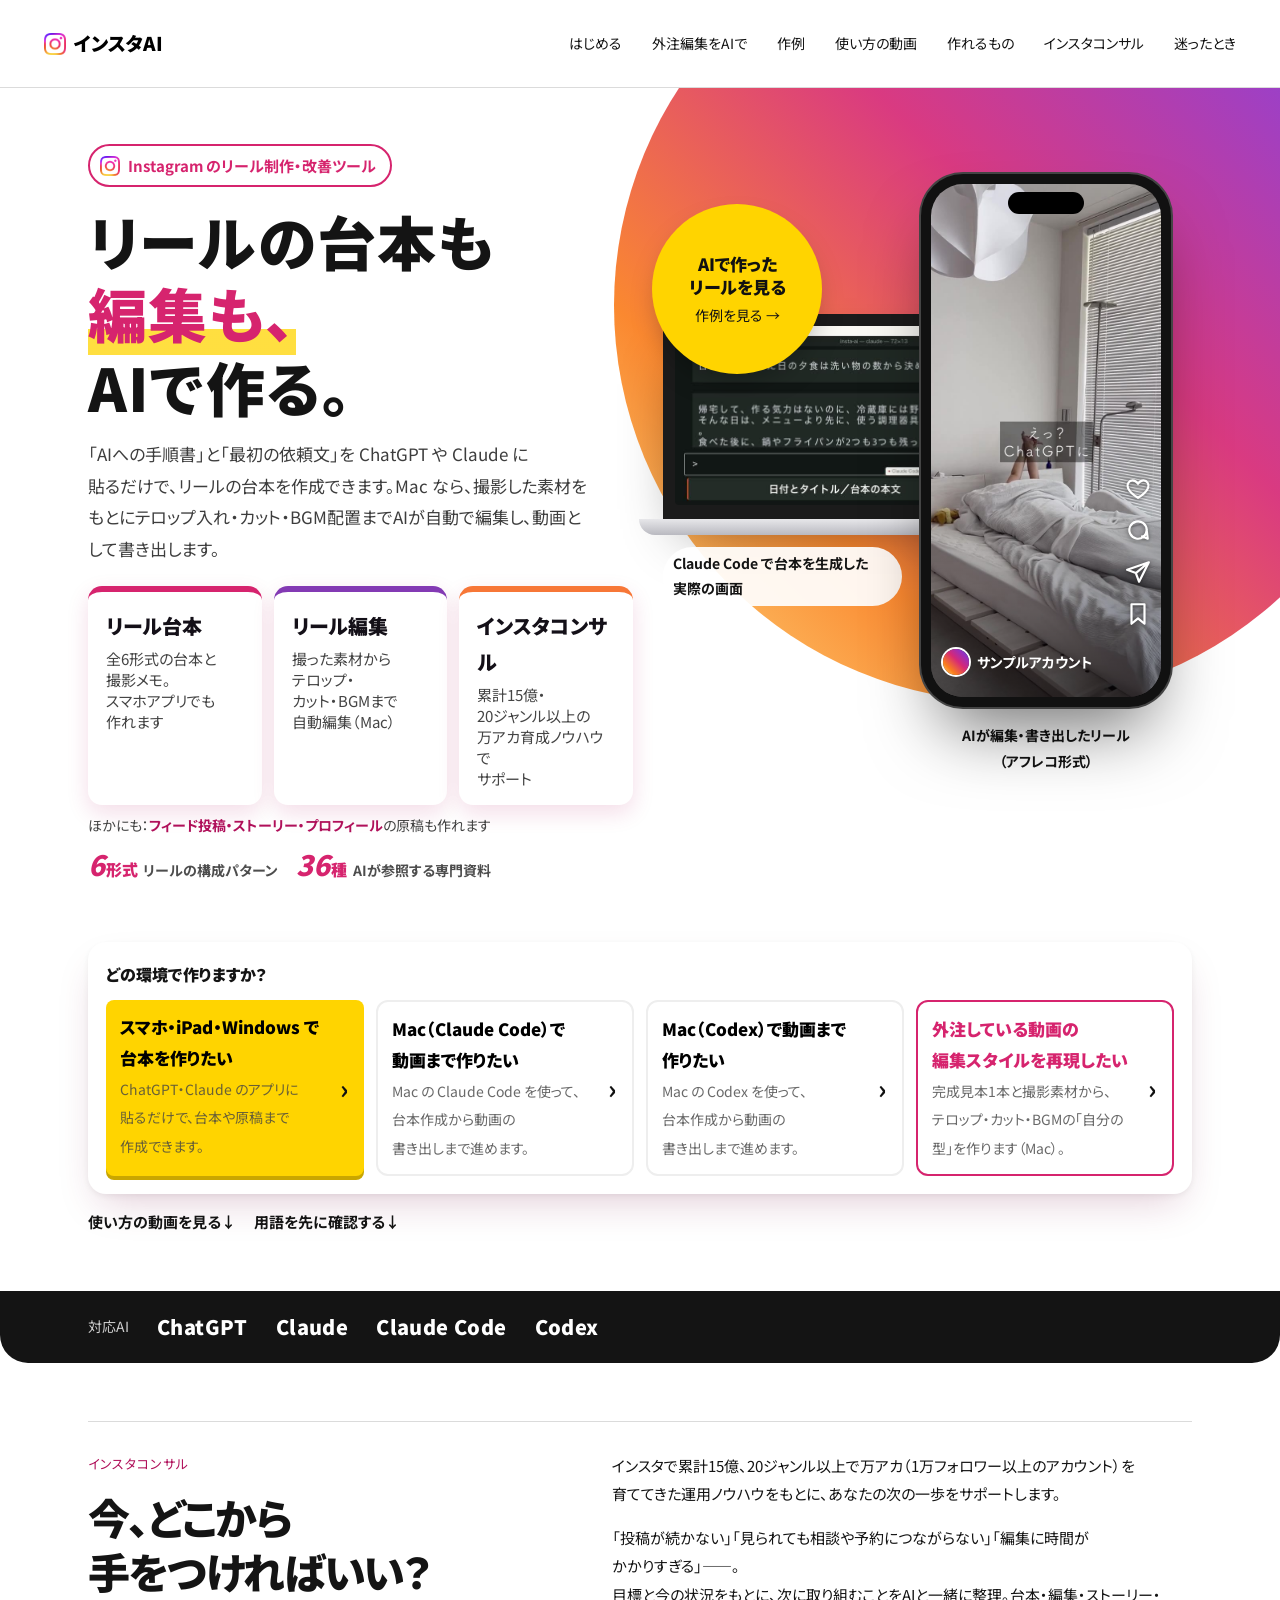
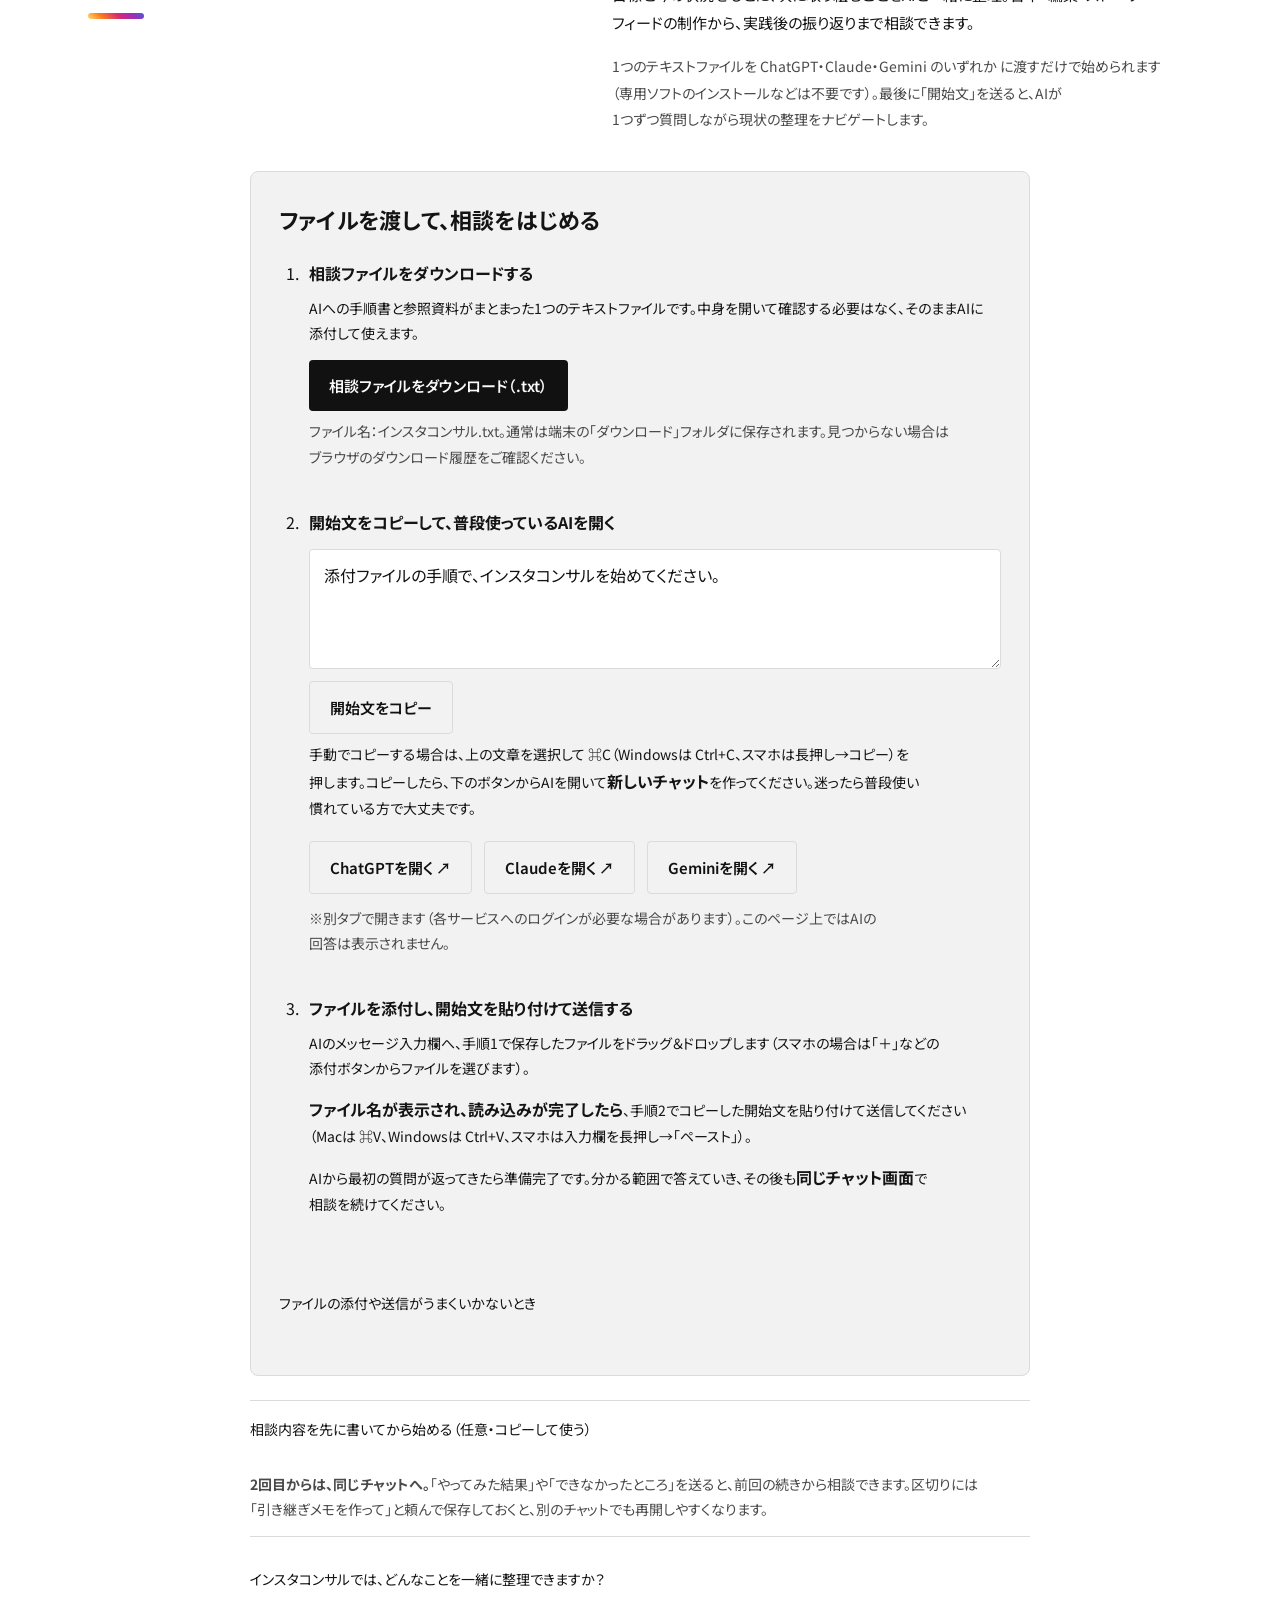
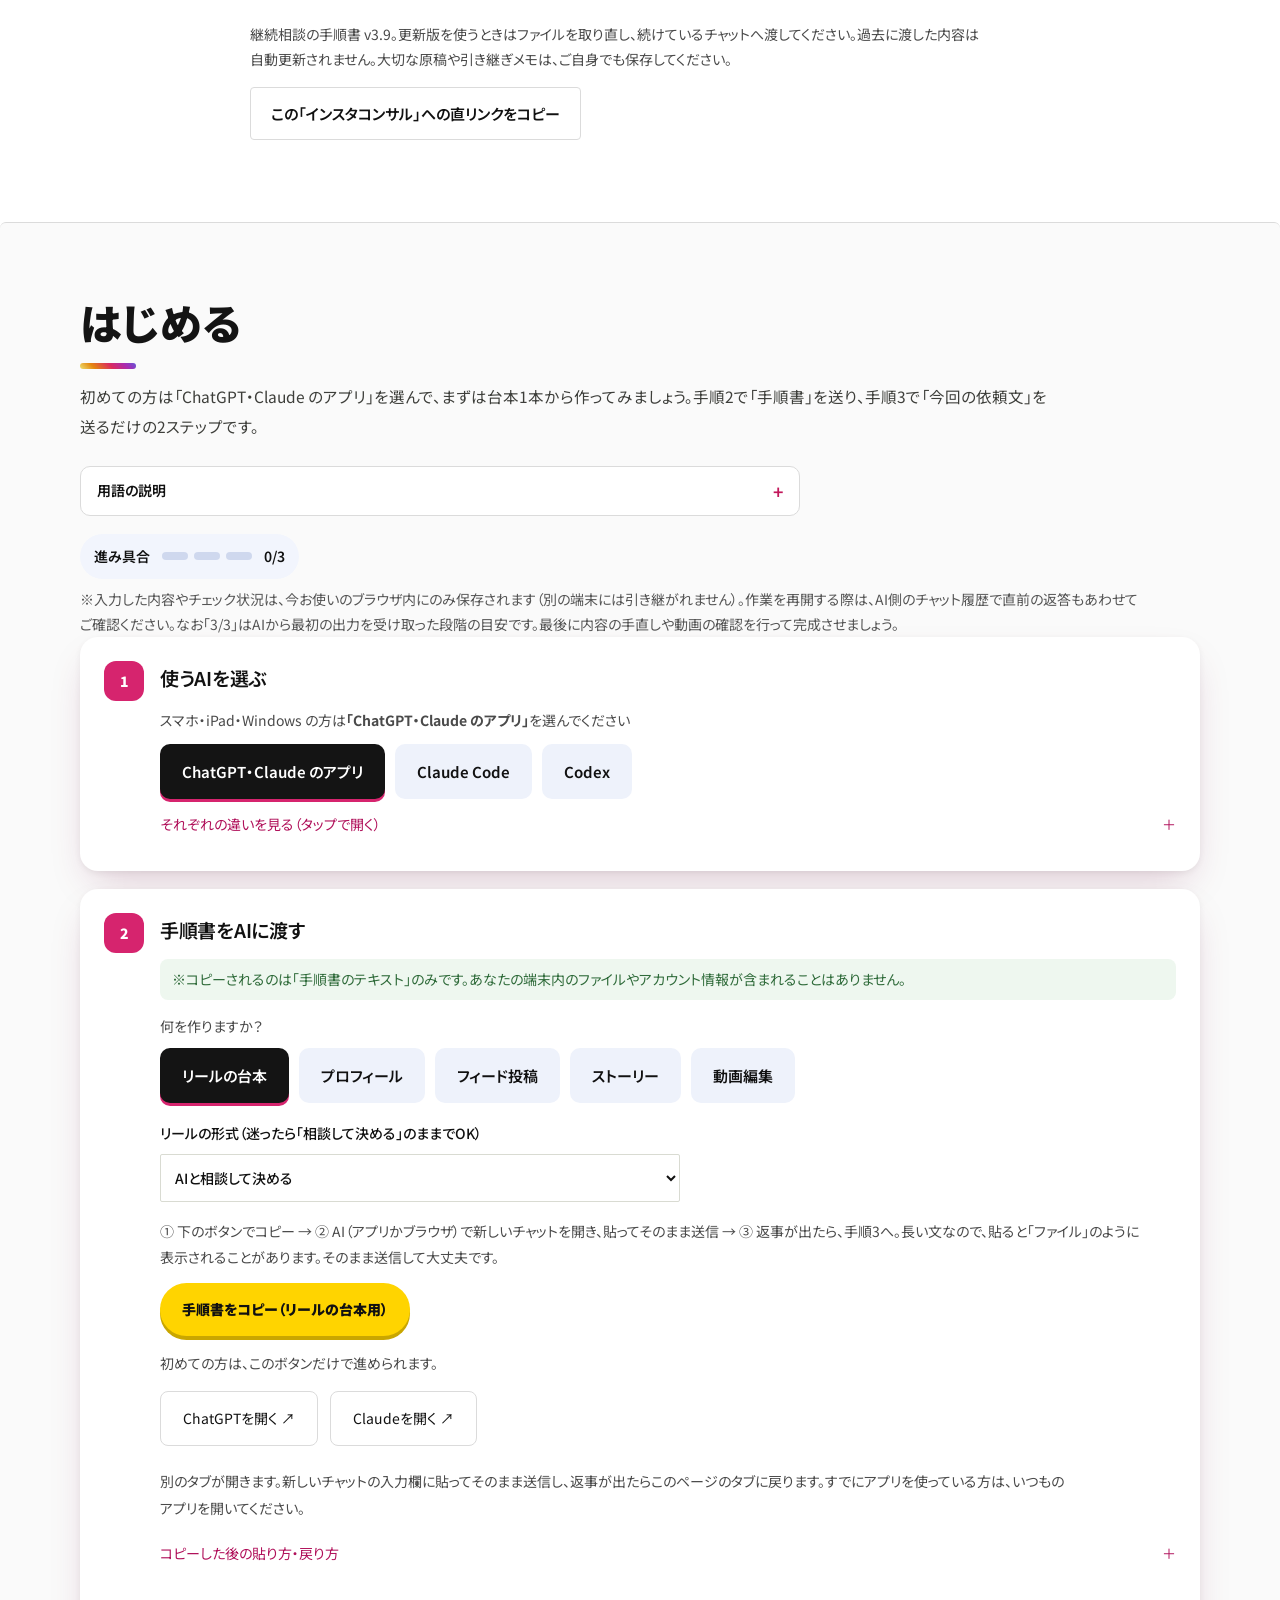
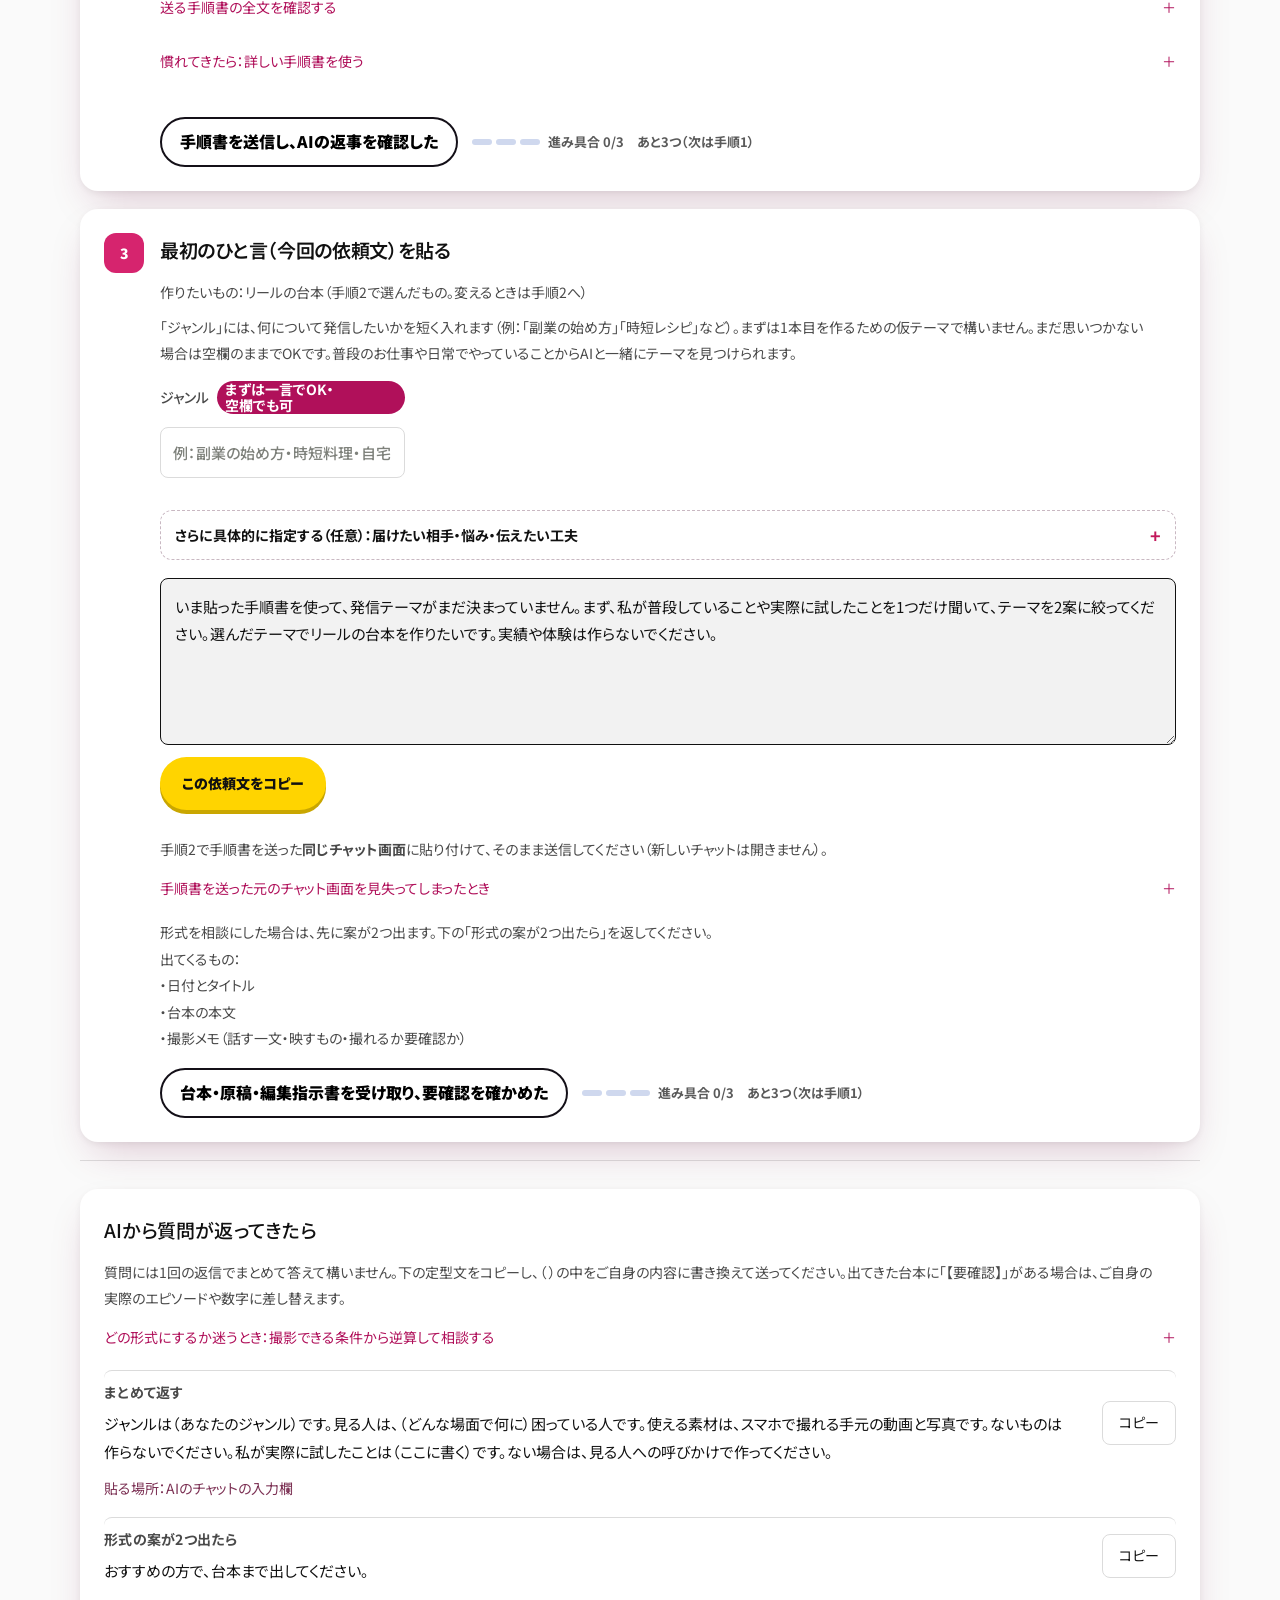
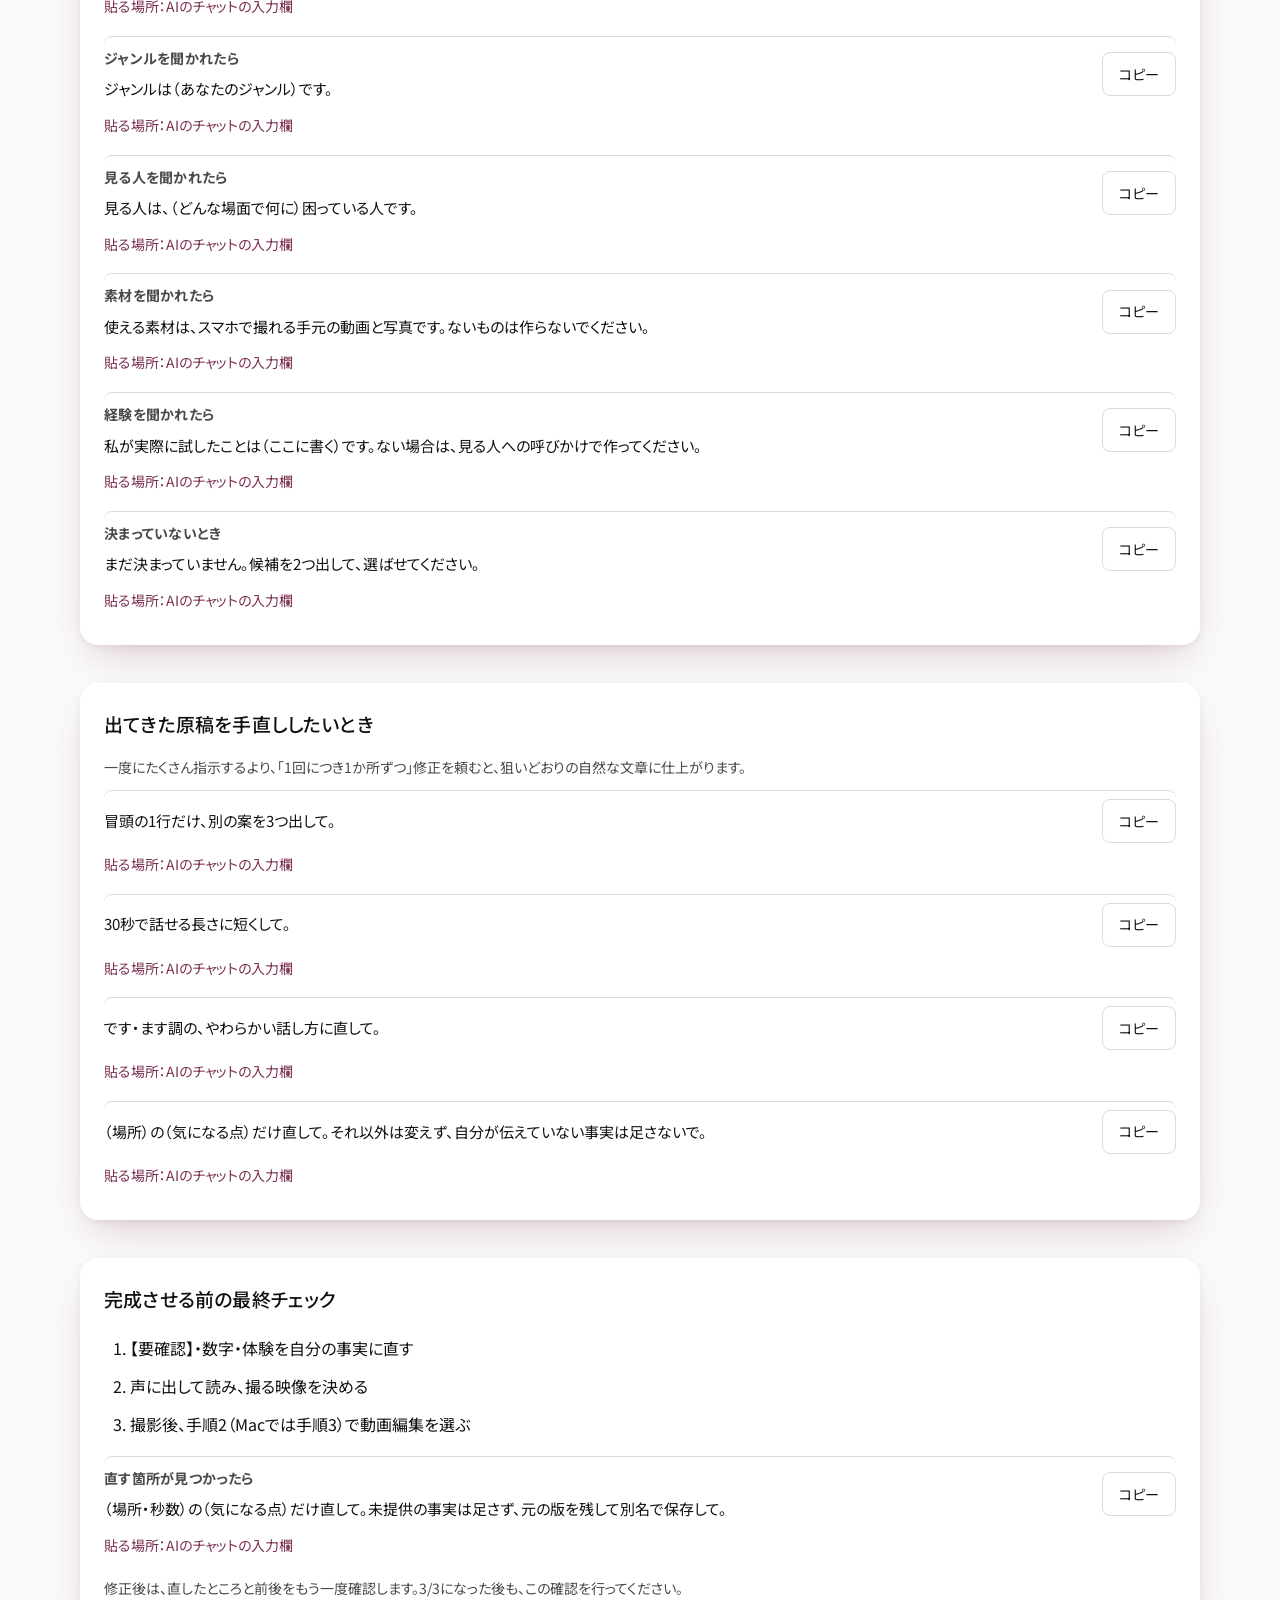
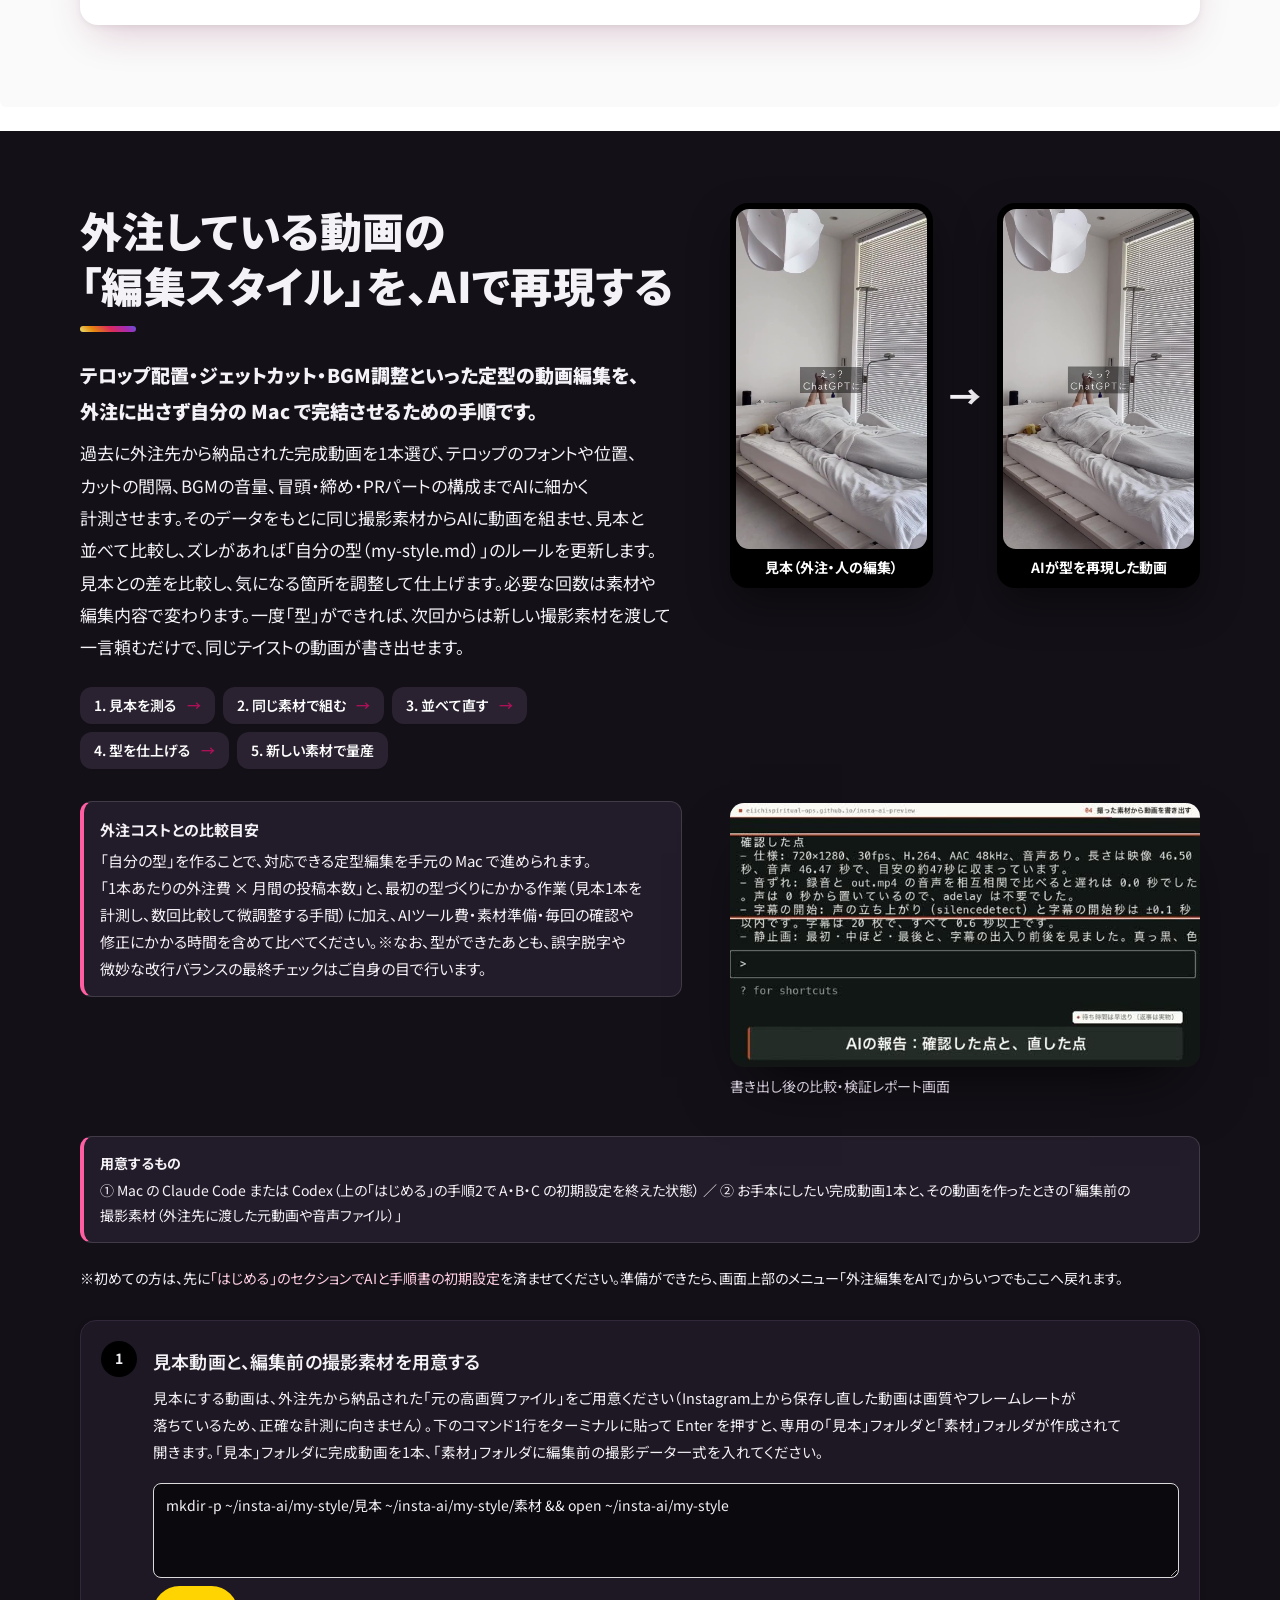
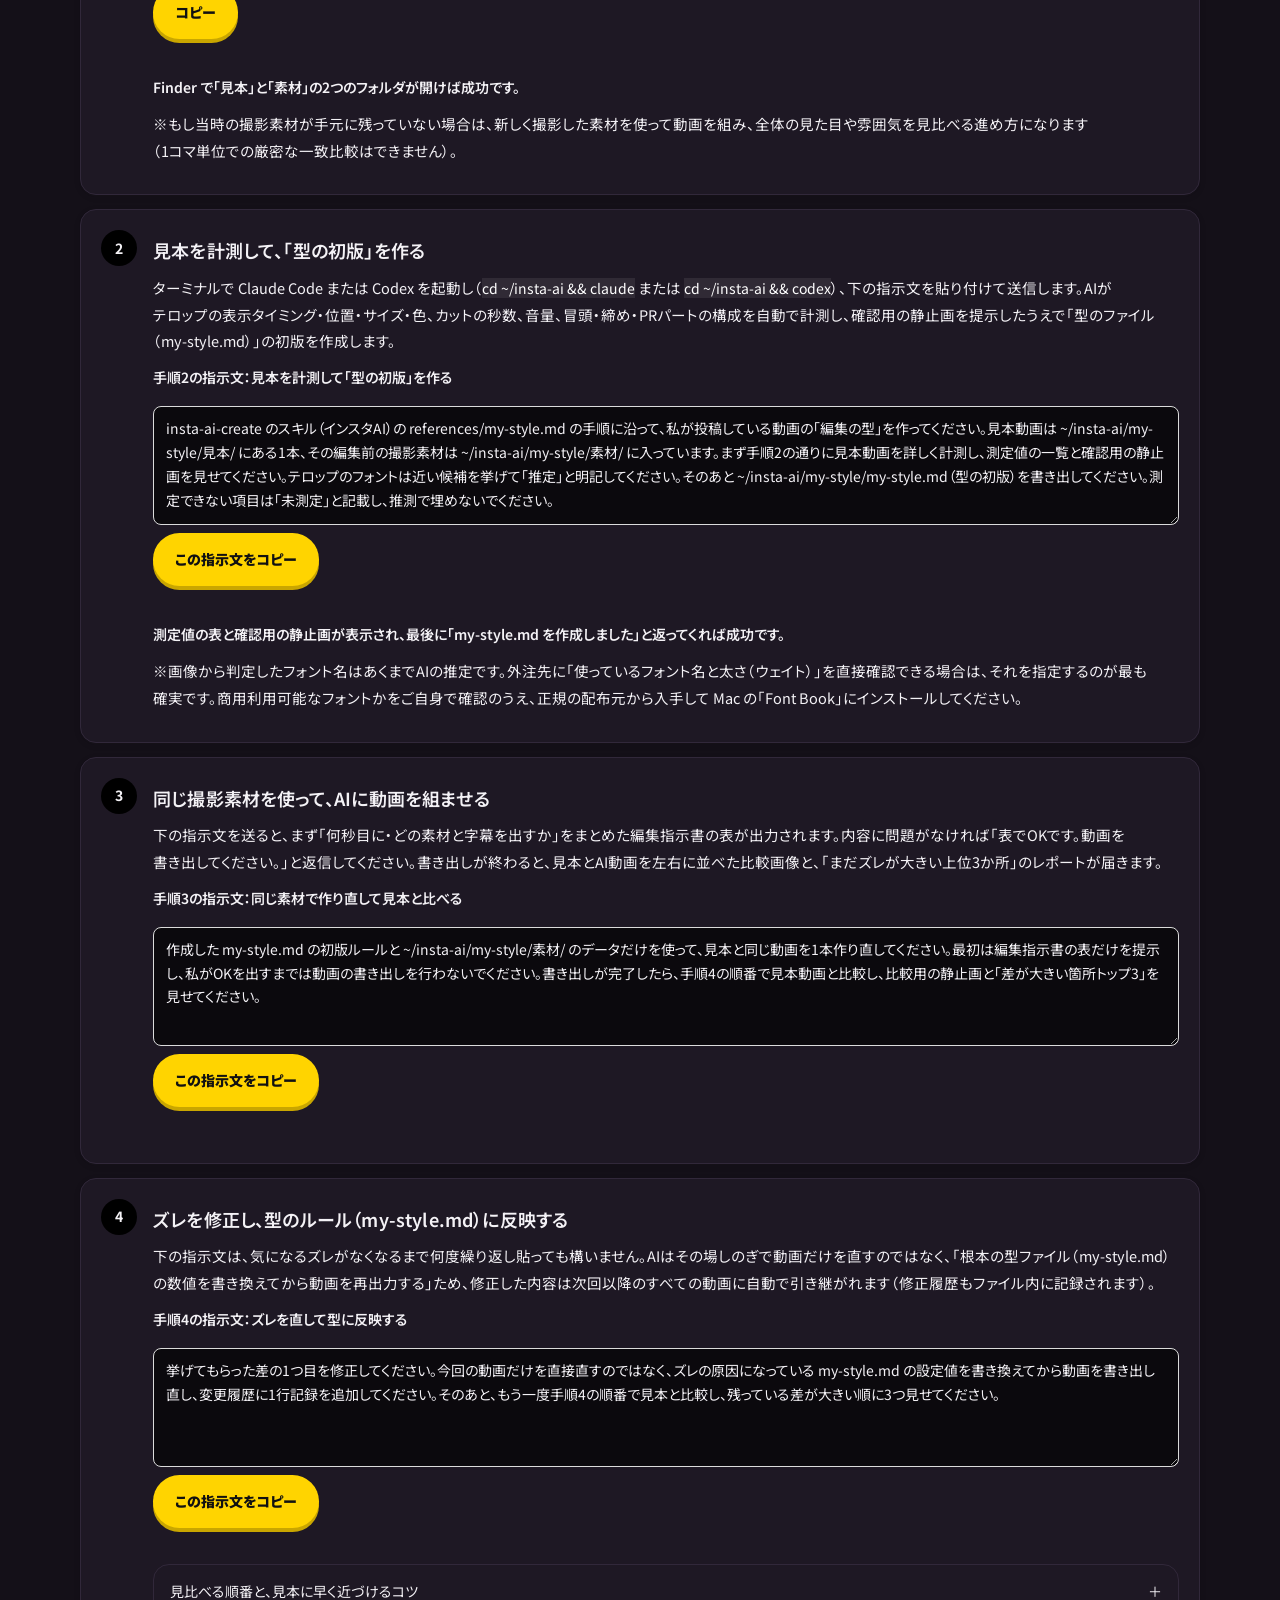
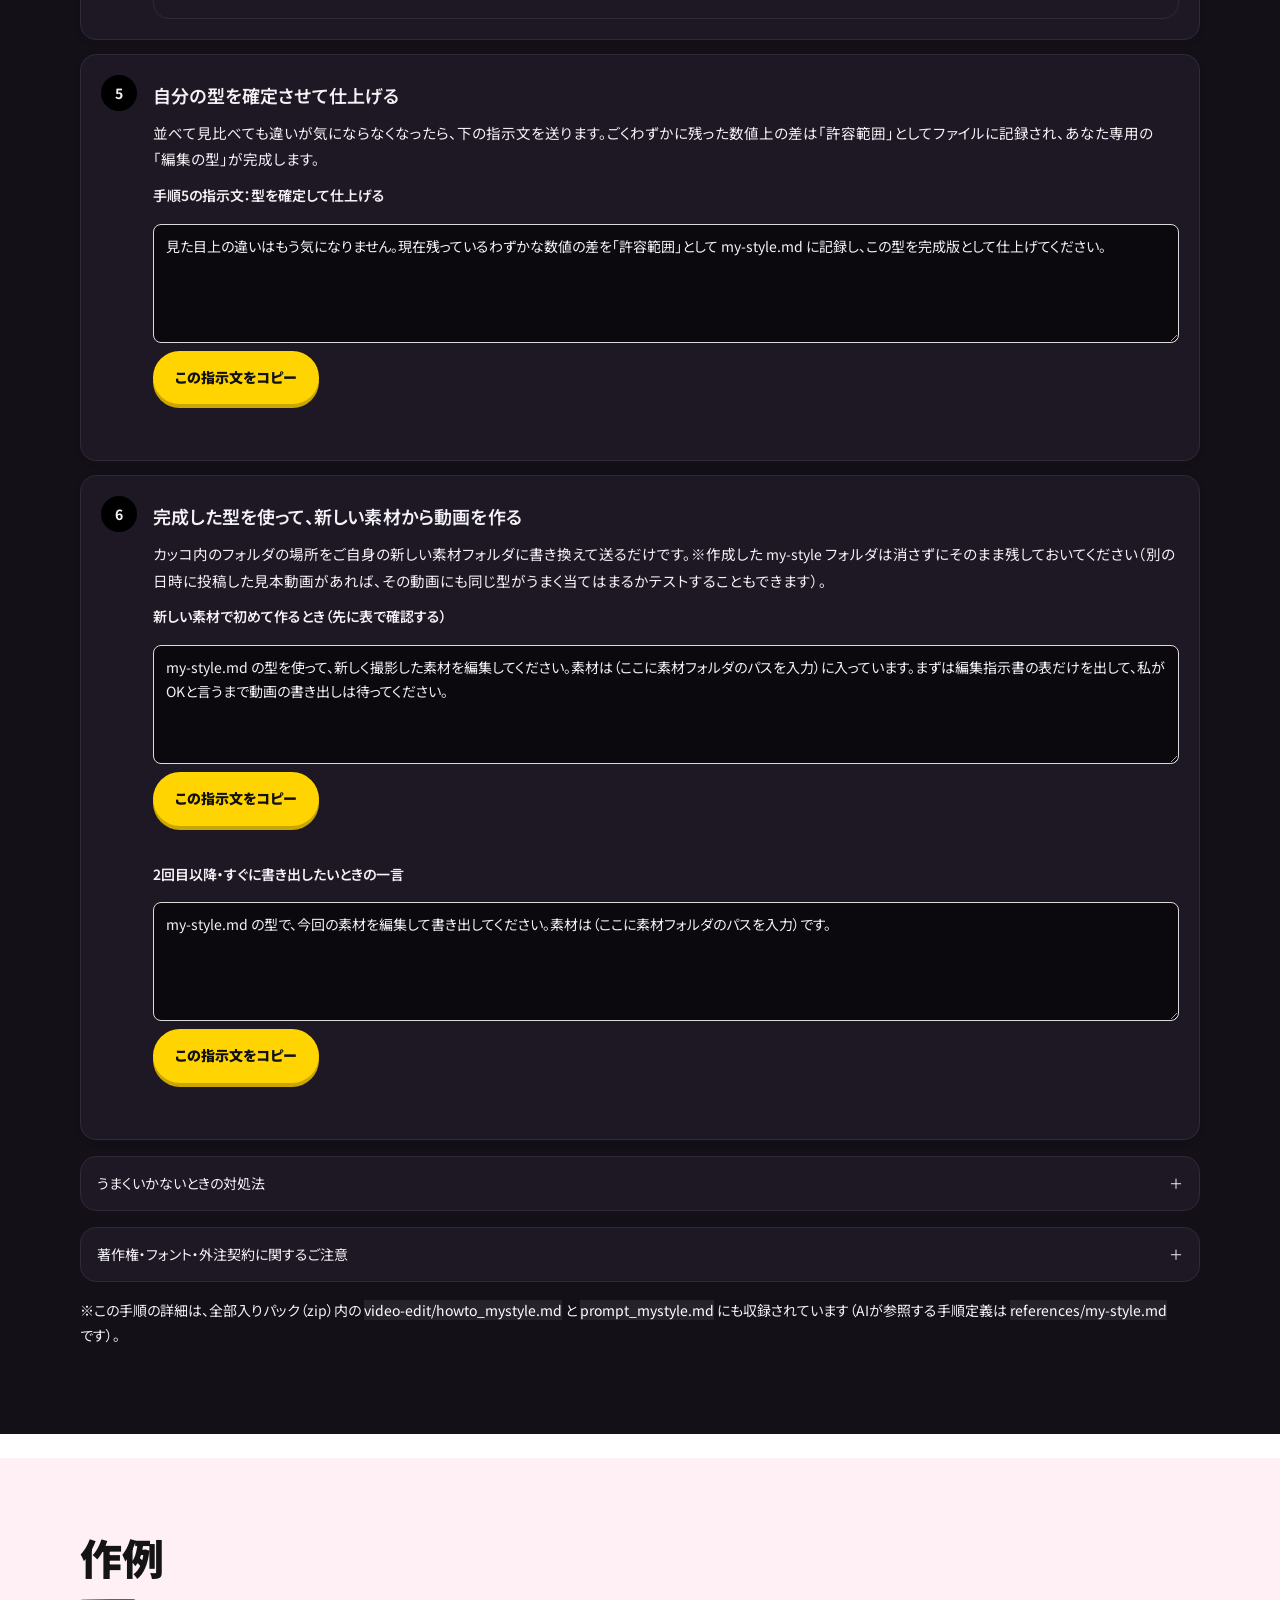
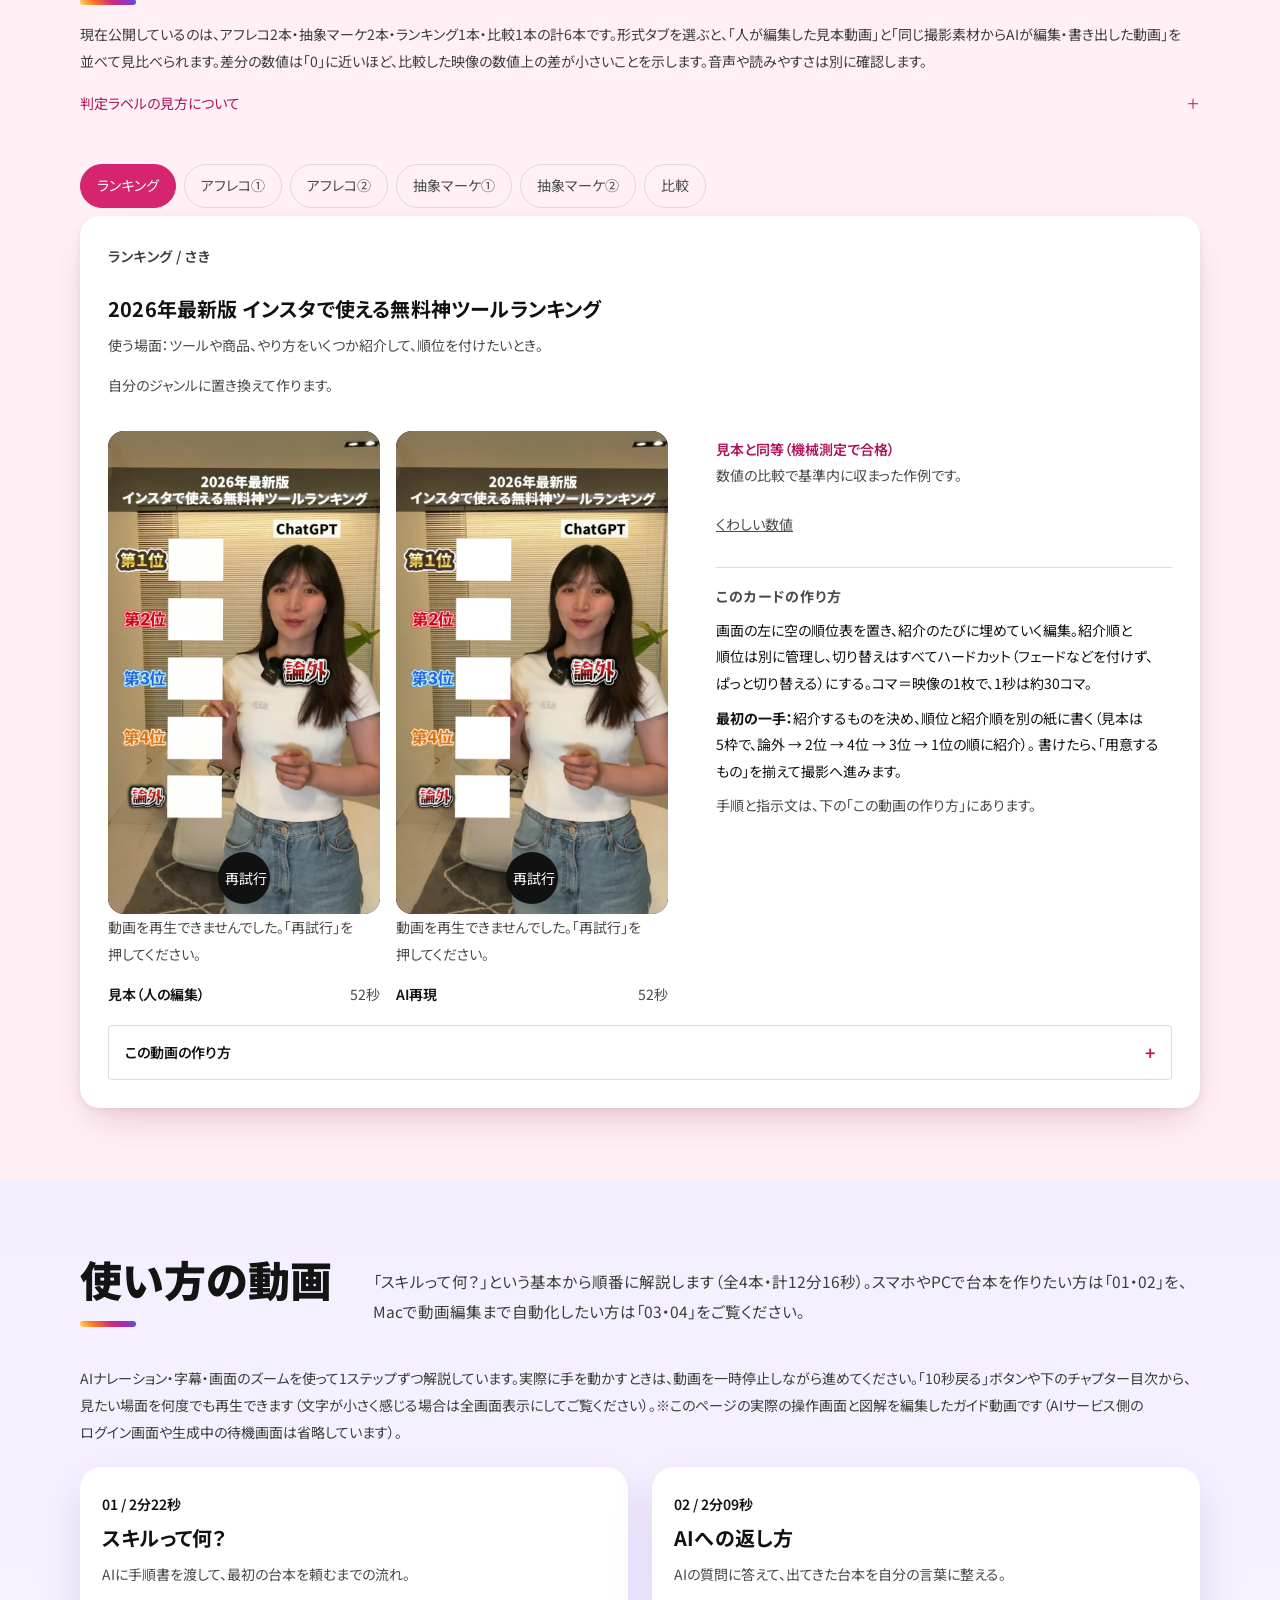
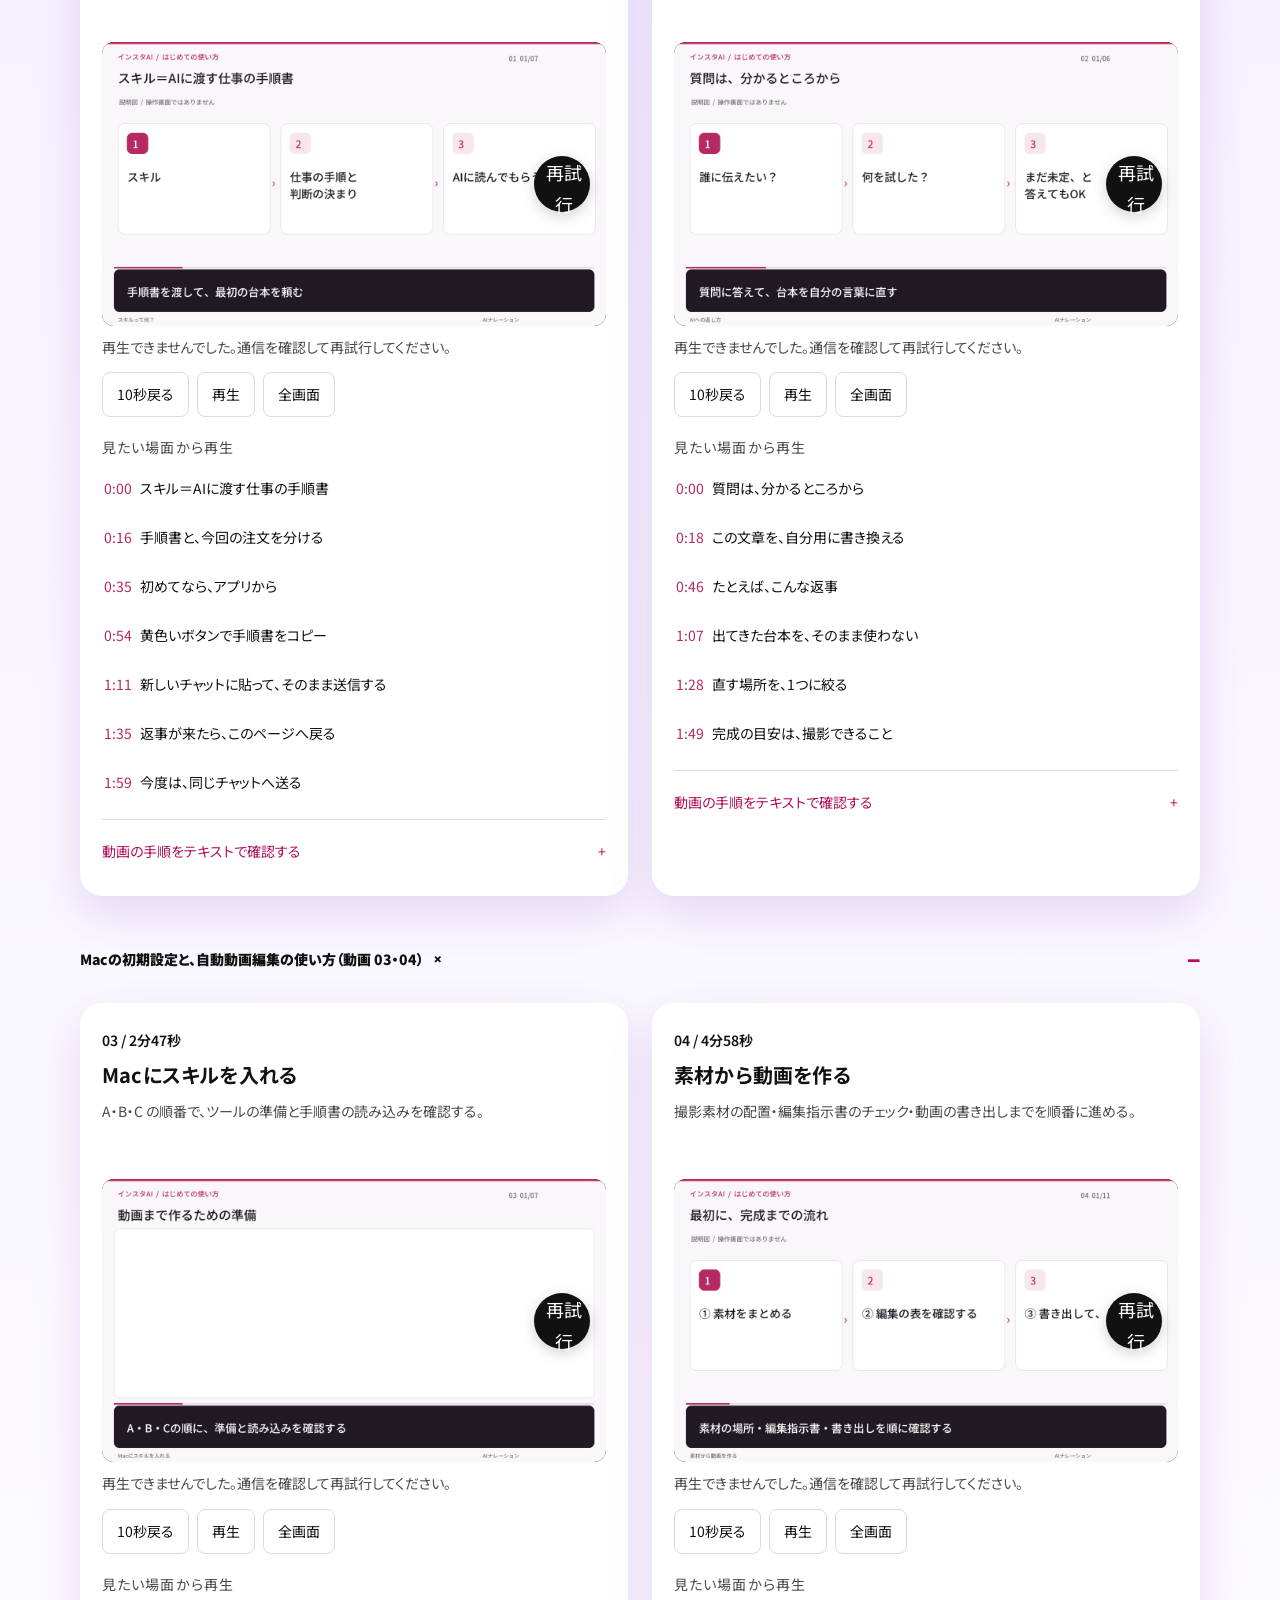
==== commit 5f6ac5a2: "Add personality and lived-experience coaching to consultant v3.9" ====
--- a/index.html
+++ b/index.html
@@ -58,7 +58,7 @@
         <li>
           <strong>相談ファイルをダウンロードする</strong>
           <p>AIへの手順書と参照資料がまとまった1つのテキストファイルです。中身を開いて確認する必要はなく、そのままAIに添付して使えます。</p>
-          <a id="improve-download" class="improve-primary" href="improvement-start.txt?v=consult-20261022" download="インスタコンサル.txt">相談ファイルをダウンロード（.txt）</a>
+          <a id="improve-download" class="improve-primary" href="improvement-start.txt?v=consult-v3.9-20261022" download="インスタコンサル.txt">相談ファイルをダウンロード（.txt）</a>
           <p class="improve-note">ファイル名：インスタコンサル.txt。通常は端末の「ダウンロード」フォルダに保存されます。見つからない場合はブラウザのダウンロード履歴をご確認ください。</p>
         </li>
         <li>
@@ -158,9 +158,9 @@
       <p>① いま作業が止まっている箇所と、次に確認すべきポイント<br>② なぜそこから手をつけるのが一番近道なのか（理由の整理）<br>③ 投稿の下書きや撮影メモなど、今日すぐ進められる小さな一歩<br>④ 実践した結果の振り返りと、次の投稿で変える一点<br>⑤ 急成長・継続型・他ジャンルの参考を使い分け、約50投稿の比較から自分の改善案へ</p>
       <p class="improve-note">※手元にインサイトの数字や原稿がそろっていなくても、原因を決めつけずに現状の確認から一緒に始めます（AIがあなたのInstagramアカウントへ勝手にログインして非公開データを調べるような機能ではありません）。</p>
     </details>
-    <p class="improve-note">継続相談の手順書 v3.8。更新版を使うときはファイルを取り直し、続けているチャットへ渡してください。過去に渡した内容は自動更新されません。大切な原稿や引き継ぎメモは、ご自身でも保存してください。</p>
+    <p class="improve-note">継続相談の手順書 v3.9。更新版を使うときはファイルを取り直し、続けているチャットへ渡してください。過去に渡した内容は自動更新されません。大切な原稿や引き継ぎメモは、ご自身でも保存してください。</p>
     <button id="improve-link" type="button" class="improve-secondary">この「インスタコンサル」への直リンクをコピー</button>
-    <noscript><p>相談文をまとめる機能にはJavaScriptが必要です。<a href="improvement-guide.txt?v=consult-20261022">手順書テキストを直接開く</a>こともできます。</p></noscript>
+    <noscript><p>相談文をまとめる機能にはJavaScriptが必要です。<a href="improvement-guide.txt?v=consult-v3.9-20261022">手順書テキストを直接開く</a>こともできます。</p></noscript>
   </div>
 </section>
 
@@ -775,4 +775,4 @@
   <a href="#start-step2" class="primary-cta">手順書をコピーして始める</a>
   <p class="closing-share">このページのURLをチームや受講生に共有すれば、同じ手順ですぐに使い始められます。</p>
 </section>
-</main><footer class="footer section-shell"><a href="#" class="logo" aria-label="インスタAI ページの先頭へ"><img class="logo-glyph" src="assets/brand/instagram-glyph-gradient-64.png" width="22" height="22" alt=""><span>インスタAI</span></a></footer><a class="sticky-cta" href="#start-step2" id="sticky-cta">手順書をコピーして始める</a><script src="format-data.js?v=20261019-copy1"></script><script src="app.js?v=20261019-copy1"></script><script src="skill-copy.js?v=20261016-pdca1" defer></script><script src="start.js?v=20261017-k4" defer></script><script src="reels.js?v=20261016-pdca1" defer></script><script>(function(){var c=document.getElementById("sticky-cta"),s=document.getElementById("start");if(!c||!s||!("IntersectionObserver"in window))return;new IntersectionObserver(function(e){c.classList.toggle("is-hidden",e[0].isIntersecting||e[0].boundingClientRect.top<0)}).observe(s);})();</script><script>(function(){var r=document.getElementById("service-reels");if(r)r.click();})();document.querySelectorAll(".hx-kinds [data-goto]").forEach(function(a){a.addEventListener("click",function(){var t=document.getElementById("service-"+a.dataset.goto);if(t)t.click();});});</script><script>document.querySelectorAll(".also-start").forEach(function(b){b.addEventListener("click",function(){var r=document.querySelector('.route-btn[data-route="app"]');if(r)r.click();setTimeout(function(){var m=document.querySelector('#start .start-choice[data-make="'+b.dataset.also+'"]');if(m)m.click();var s=document.getElementById("start-step2");if(s)s.scrollIntoView({behavior:"smooth",block:"start"});},50);});});</script><script>document.querySelectorAll(".also-link[data-tab]").forEach(function(b){b.addEventListener("click",function(){var t=document.getElementById("service-"+b.dataset.tab);if(t)t.click();var p=document.getElementById("format-panel");(p||document.getElementById("formats")).scrollIntoView({behavior:"smooth",block:"start"});});});</script><script src="improvement-guide.js?v=consult-20261022"></script><script src="improvement.js?v=consult-20261022"></script></body></html>
+</main><footer class="footer section-shell"><a href="#" class="logo" aria-label="インスタAI ページの先頭へ"><img class="logo-glyph" src="assets/brand/instagram-glyph-gradient-64.png" width="22" height="22" alt=""><span>インスタAI</span></a></footer><a class="sticky-cta" href="#start-step2" id="sticky-cta">手順書をコピーして始める</a><script src="format-data.js?v=20261019-copy1"></script><script src="app.js?v=20261019-copy1"></script><script src="skill-copy.js?v=20261016-pdca1" defer></script><script src="start.js?v=20261017-k4" defer></script><script src="reels.js?v=20261016-pdca1" defer></script><script>(function(){var c=document.getElementById("sticky-cta"),s=document.getElementById("start");if(!c||!s||!("IntersectionObserver"in window))return;new IntersectionObserver(function(e){c.classList.toggle("is-hidden",e[0].isIntersecting||e[0].boundingClientRect.top<0)}).observe(s);})();</script><script>(function(){var r=document.getElementById("service-reels");if(r)r.click();})();document.querySelectorAll(".hx-kinds [data-goto]").forEach(function(a){a.addEventListener("click",function(){var t=document.getElementById("service-"+a.dataset.goto);if(t)t.click();});});</script><script>document.querySelectorAll(".also-start").forEach(function(b){b.addEventListener("click",function(){var r=document.querySelector('.route-btn[data-route="app"]');if(r)r.click();setTimeout(function(){var m=document.querySelector('#start .start-choice[data-make="'+b.dataset.also+'"]');if(m)m.click();var s=document.getElementById("start-step2");if(s)s.scrollIntoView({behavior:"smooth",block:"start"});},50);});});</script><script>document.querySelectorAll(".also-link[data-tab]").forEach(function(b){b.addEventListener("click",function(){var t=document.getElementById("service-"+b.dataset.tab);if(t)t.click();var p=document.getElementById("format-panel");(p||document.getElementById("formats")).scrollIntoView({behavior:"smooth",block:"start"});});});</script><script src="improvement-guide.js?v=consult-v3.9-20261022"></script><script src="improvement.js?v=consult-v3.9-20261022"></script></body></html>
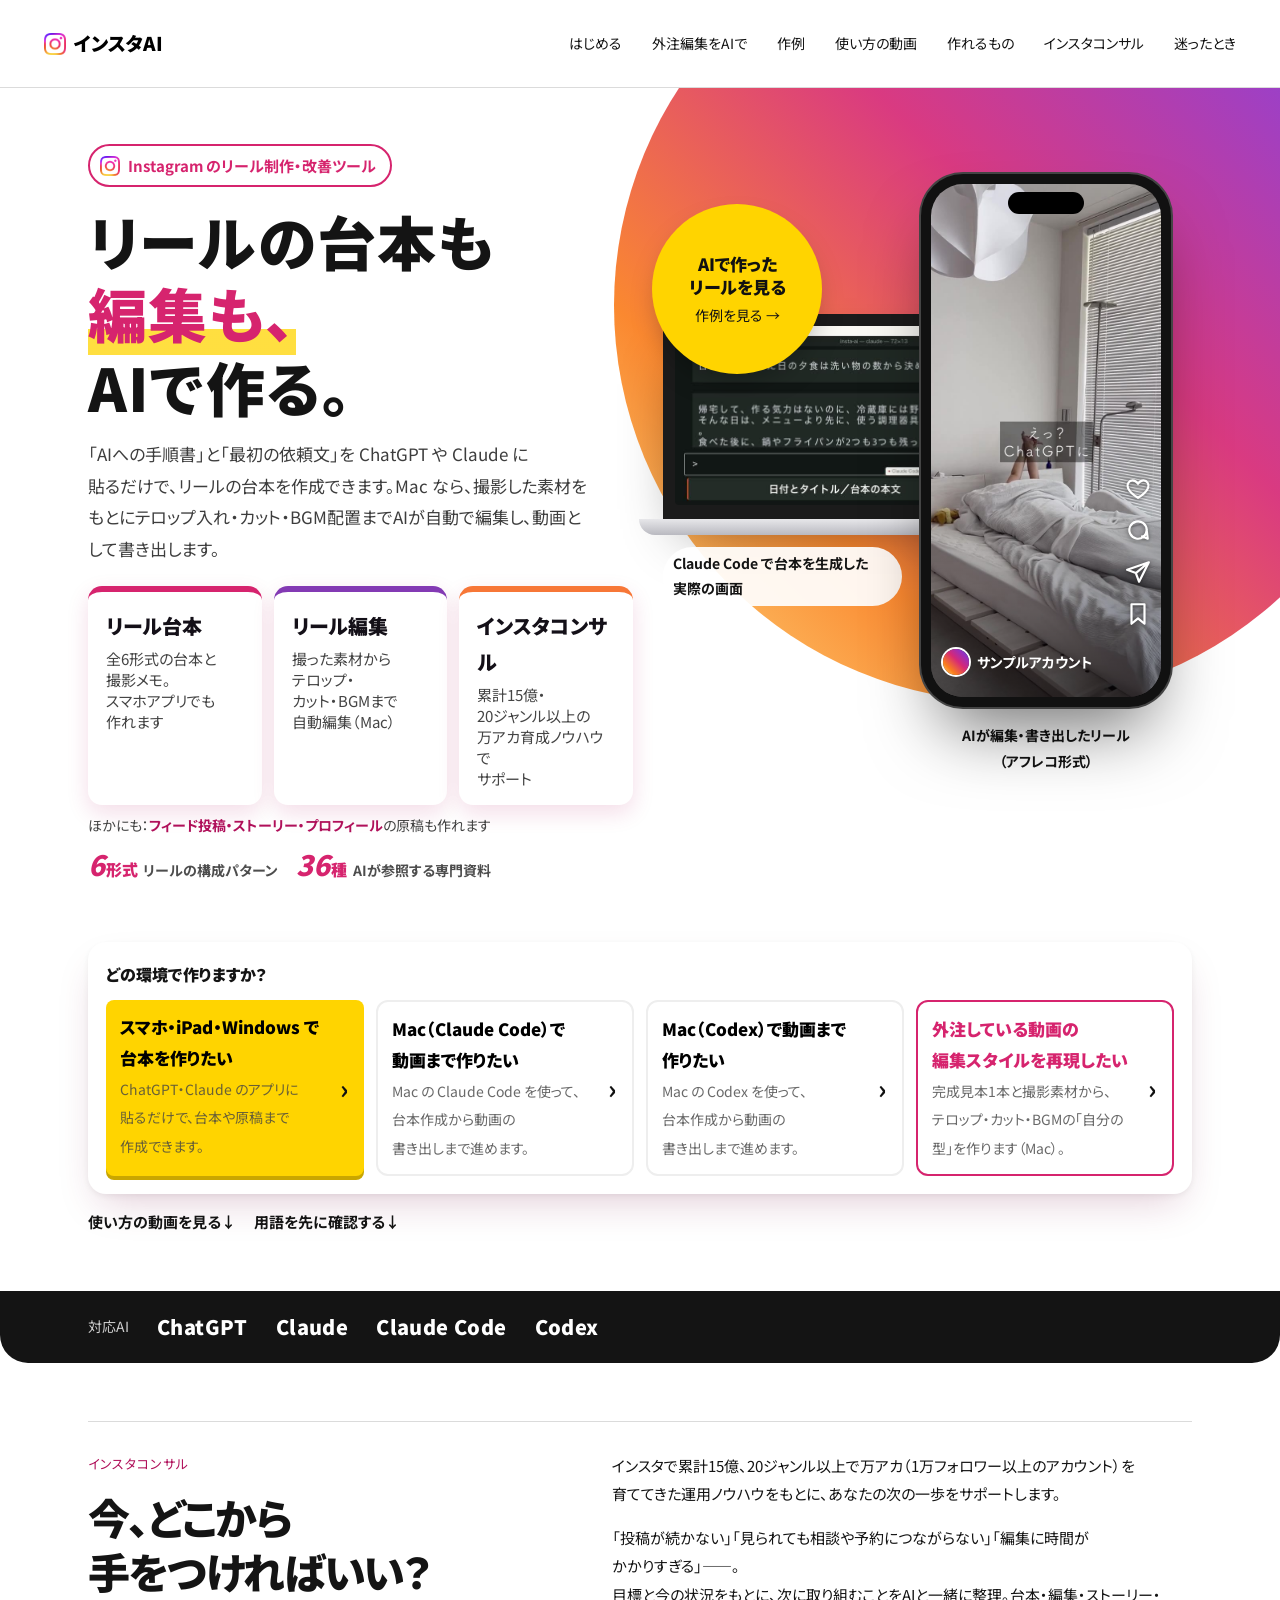
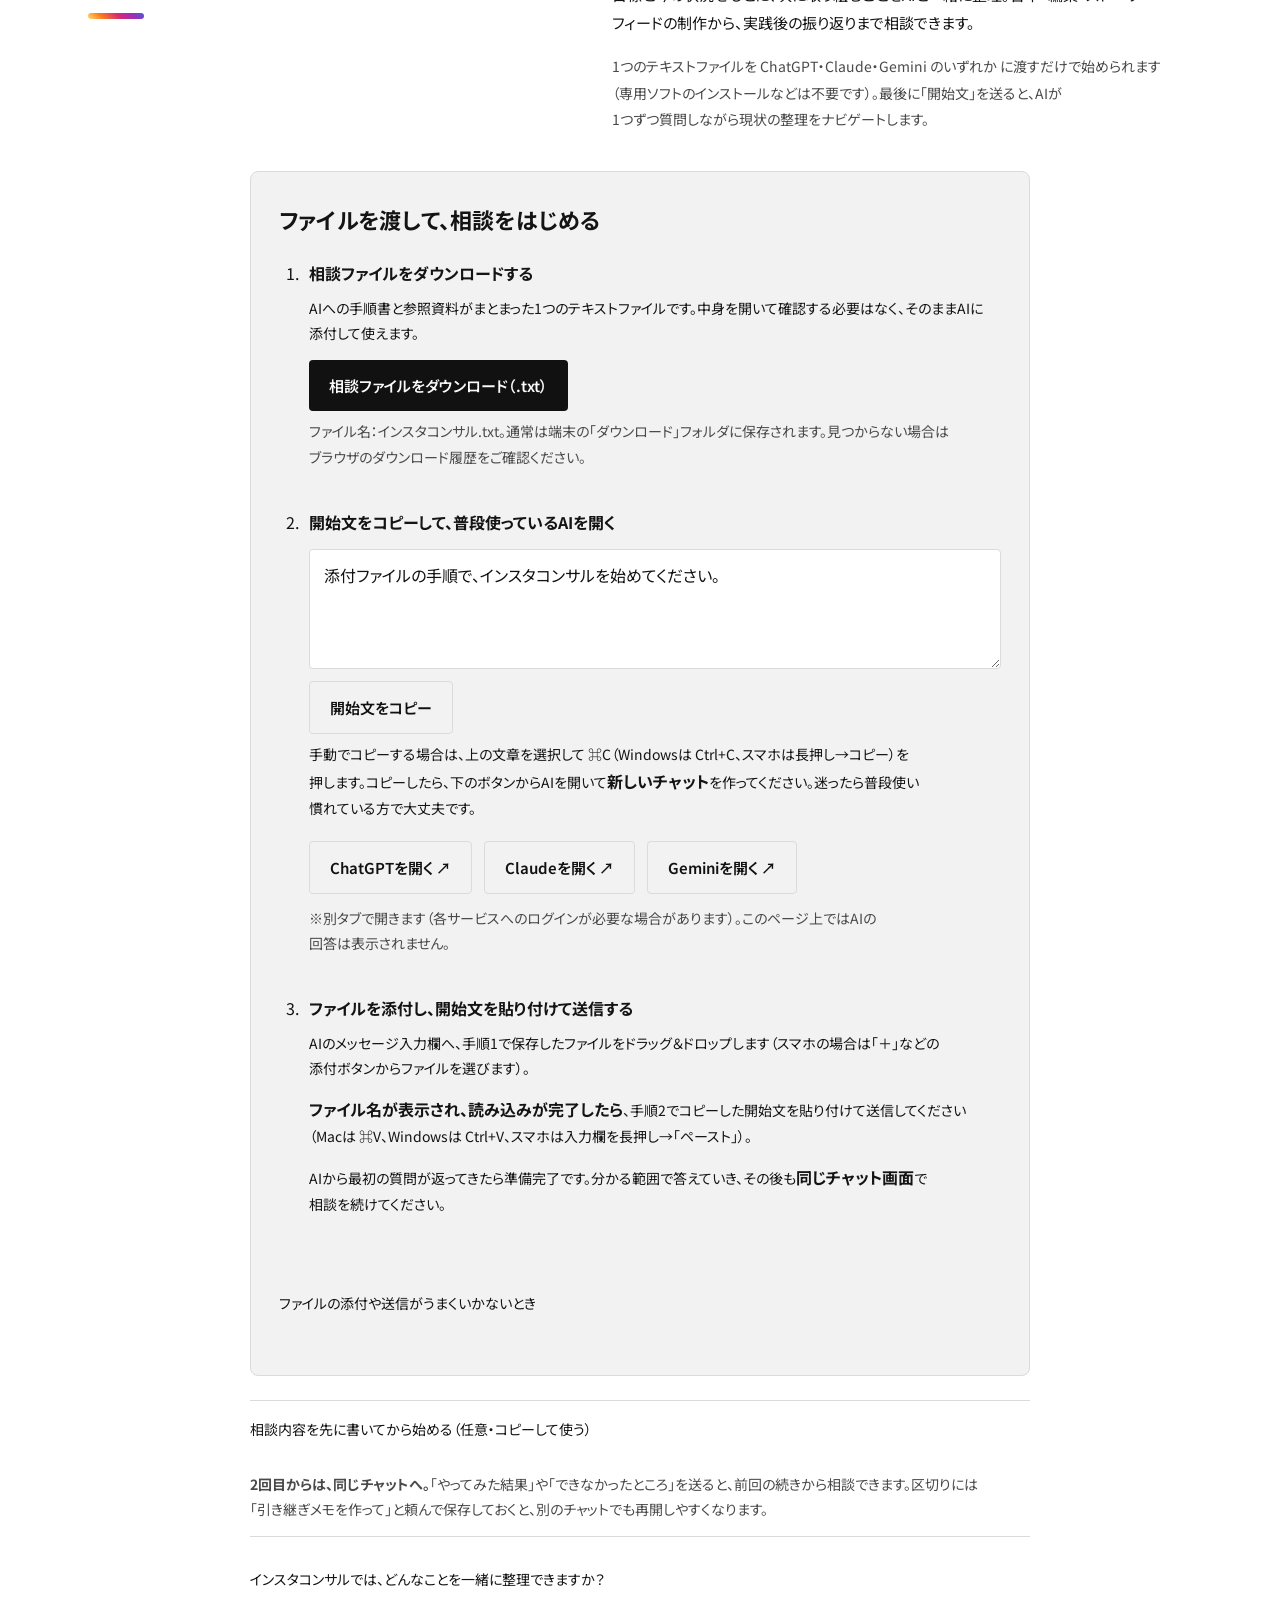
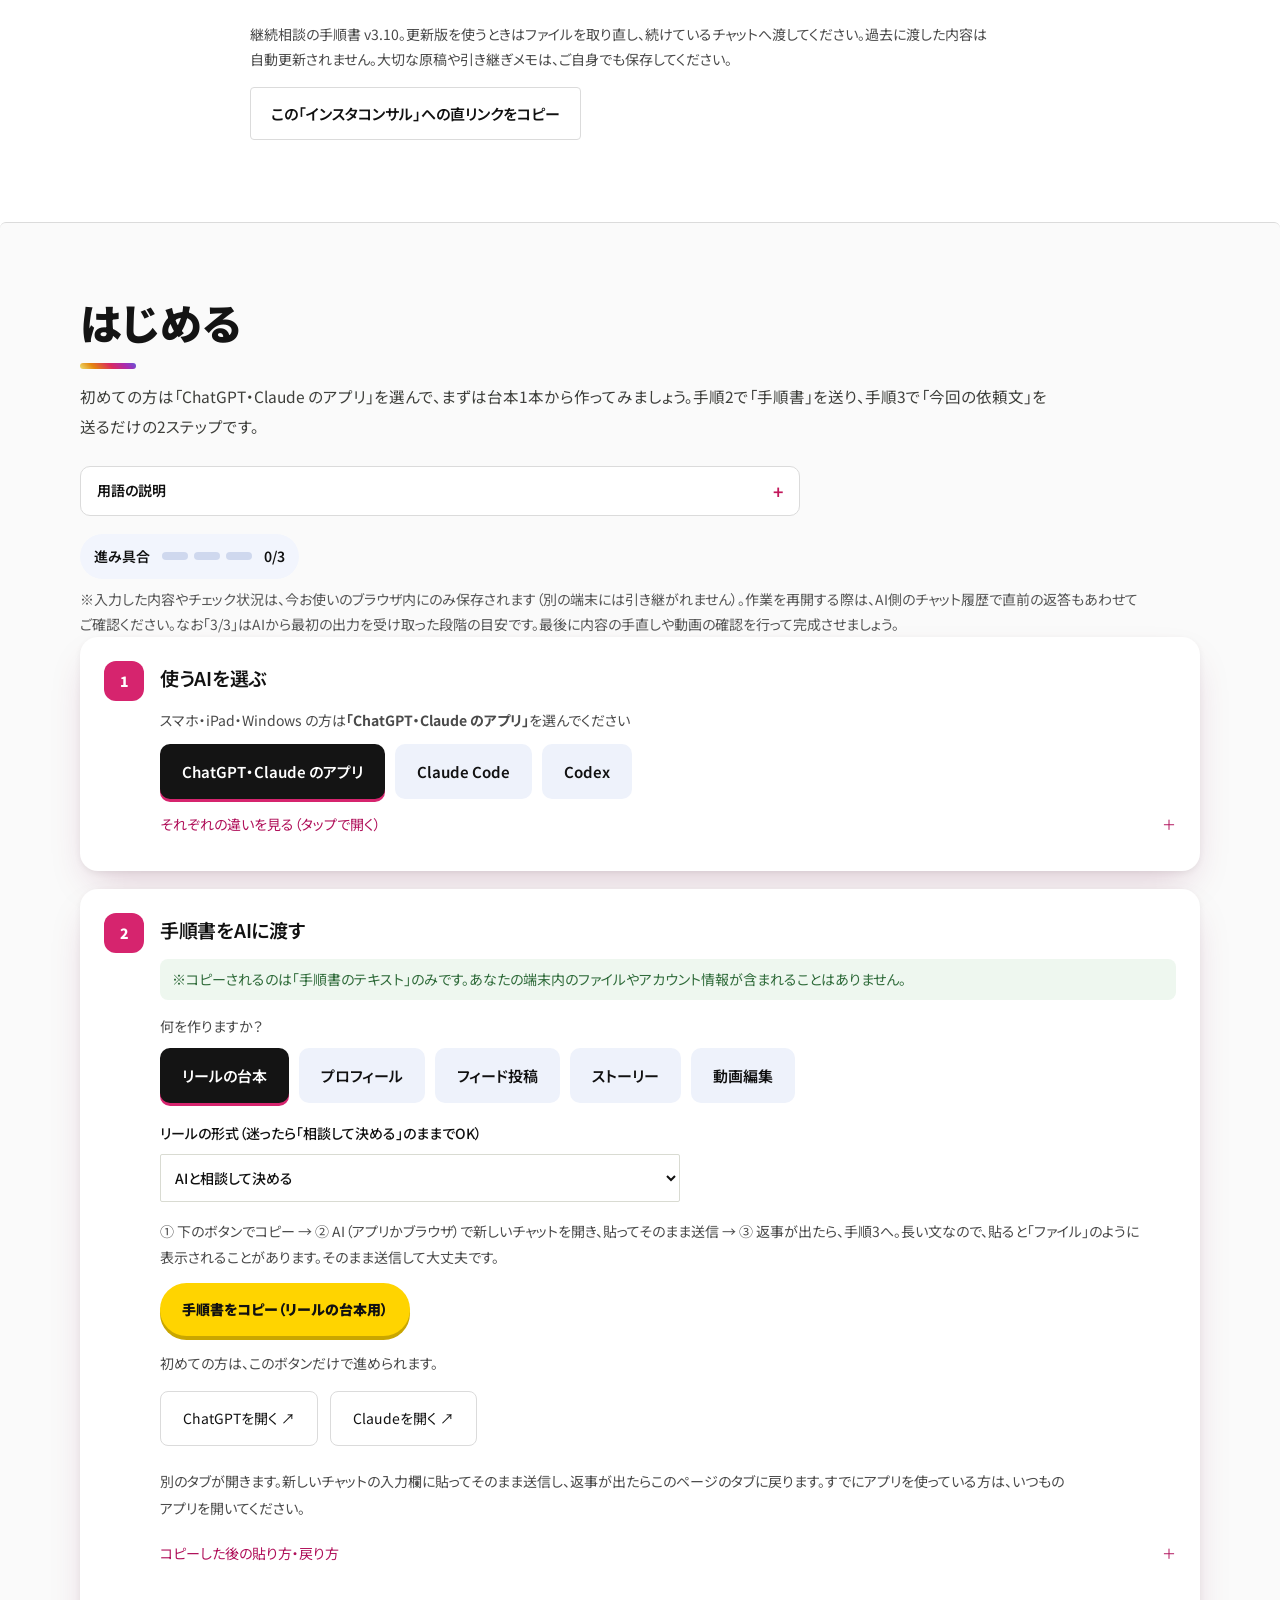
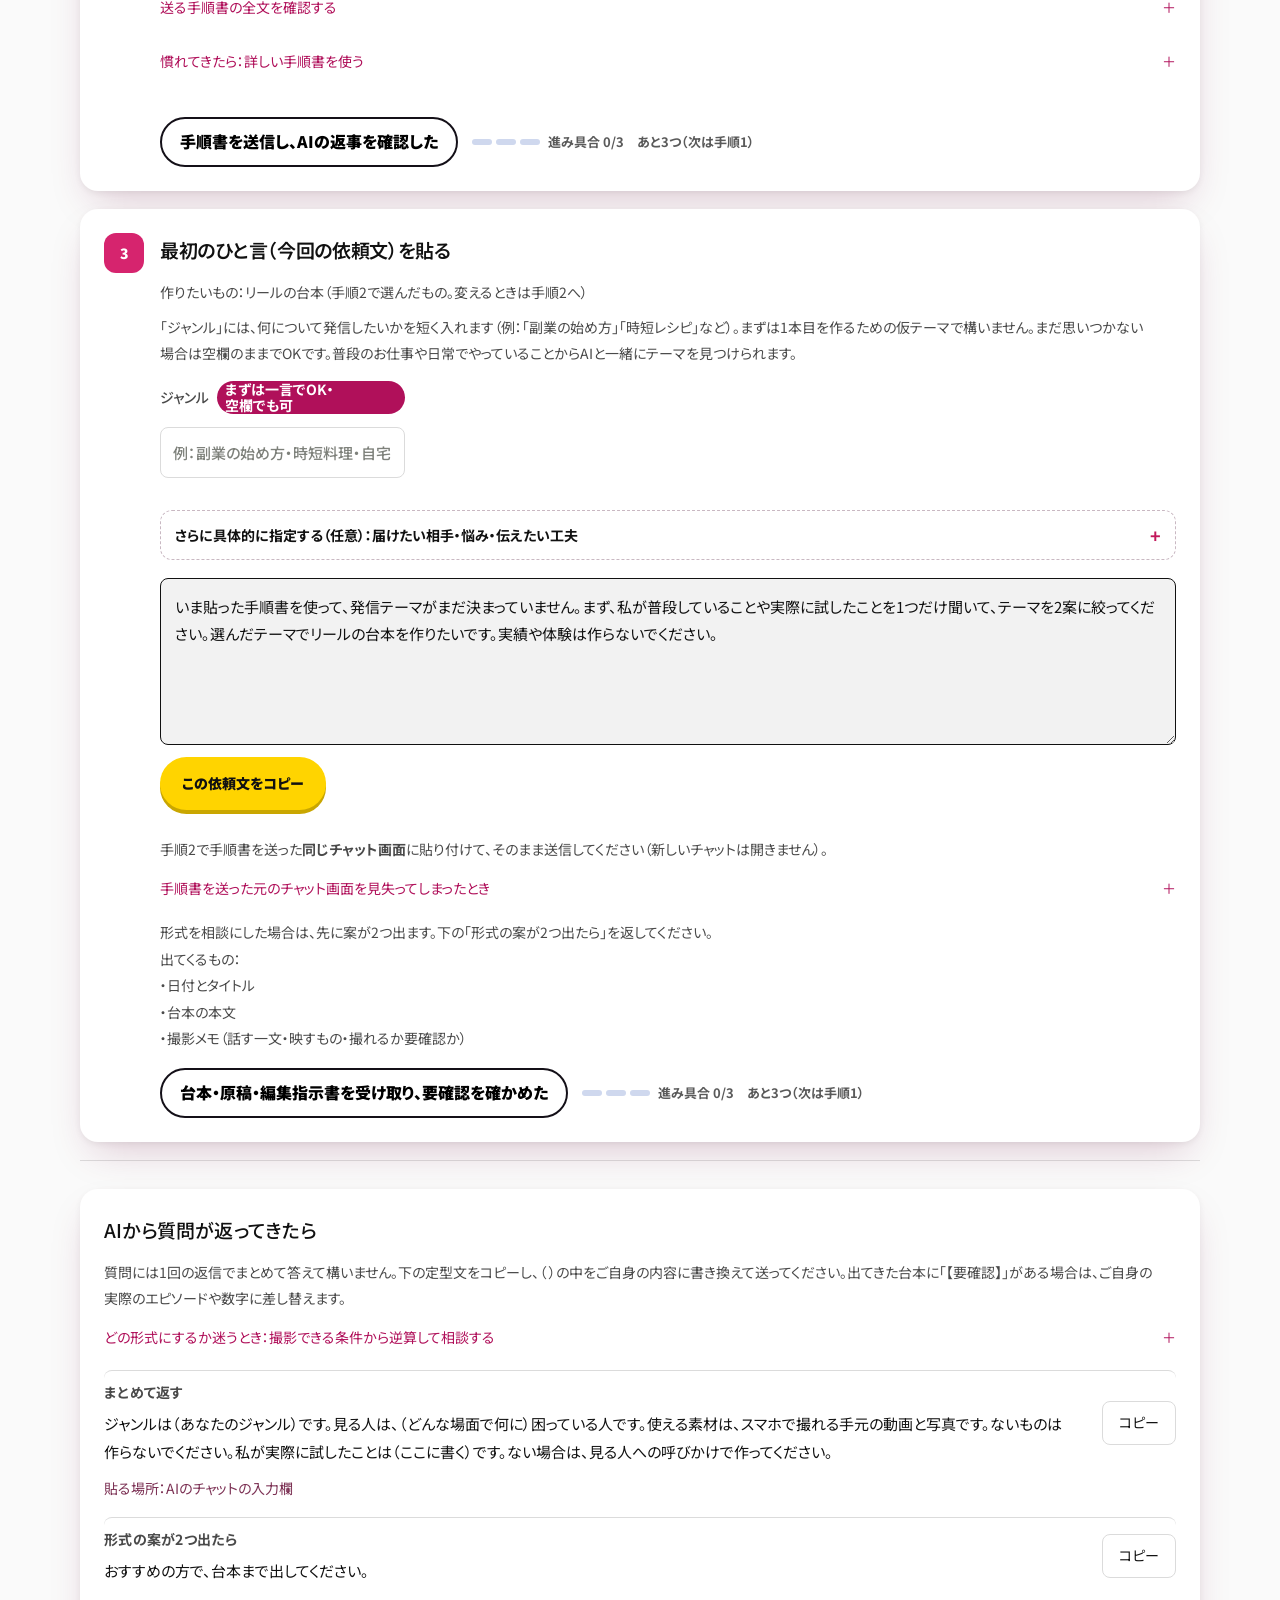
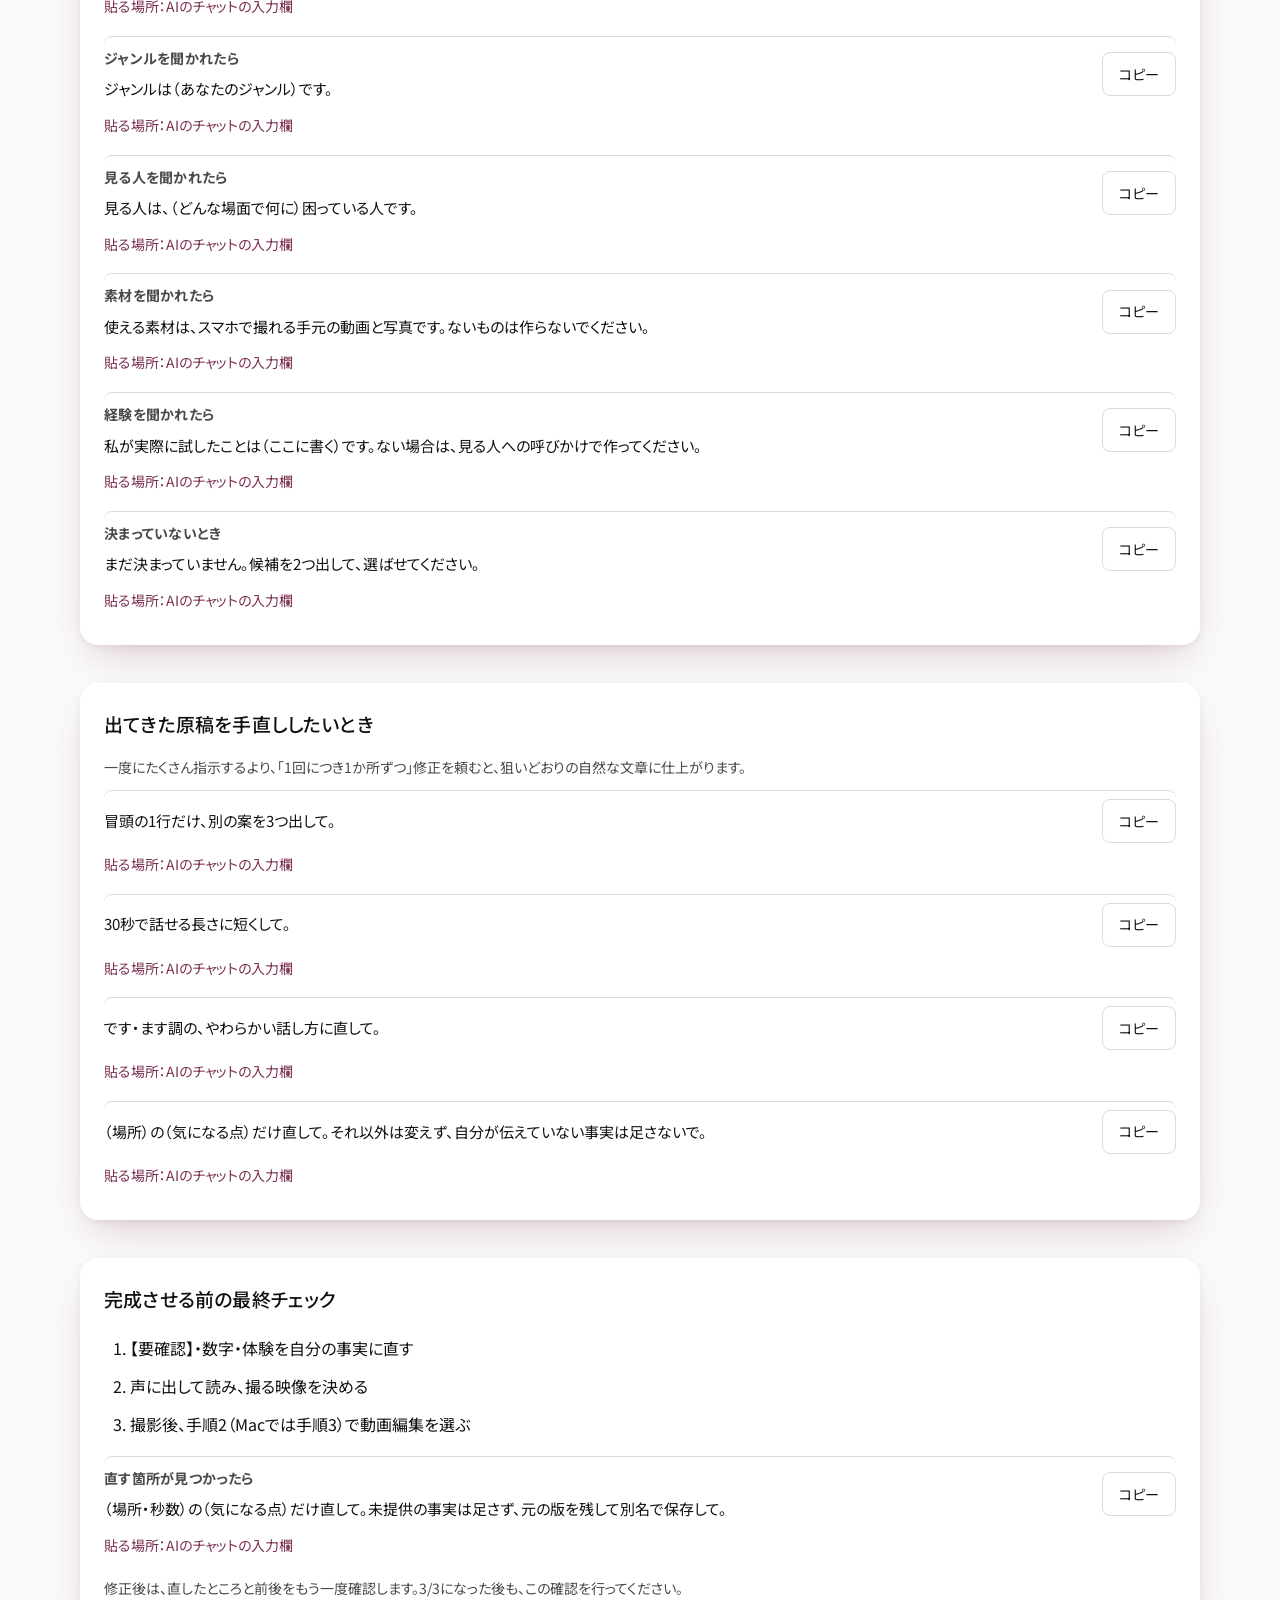
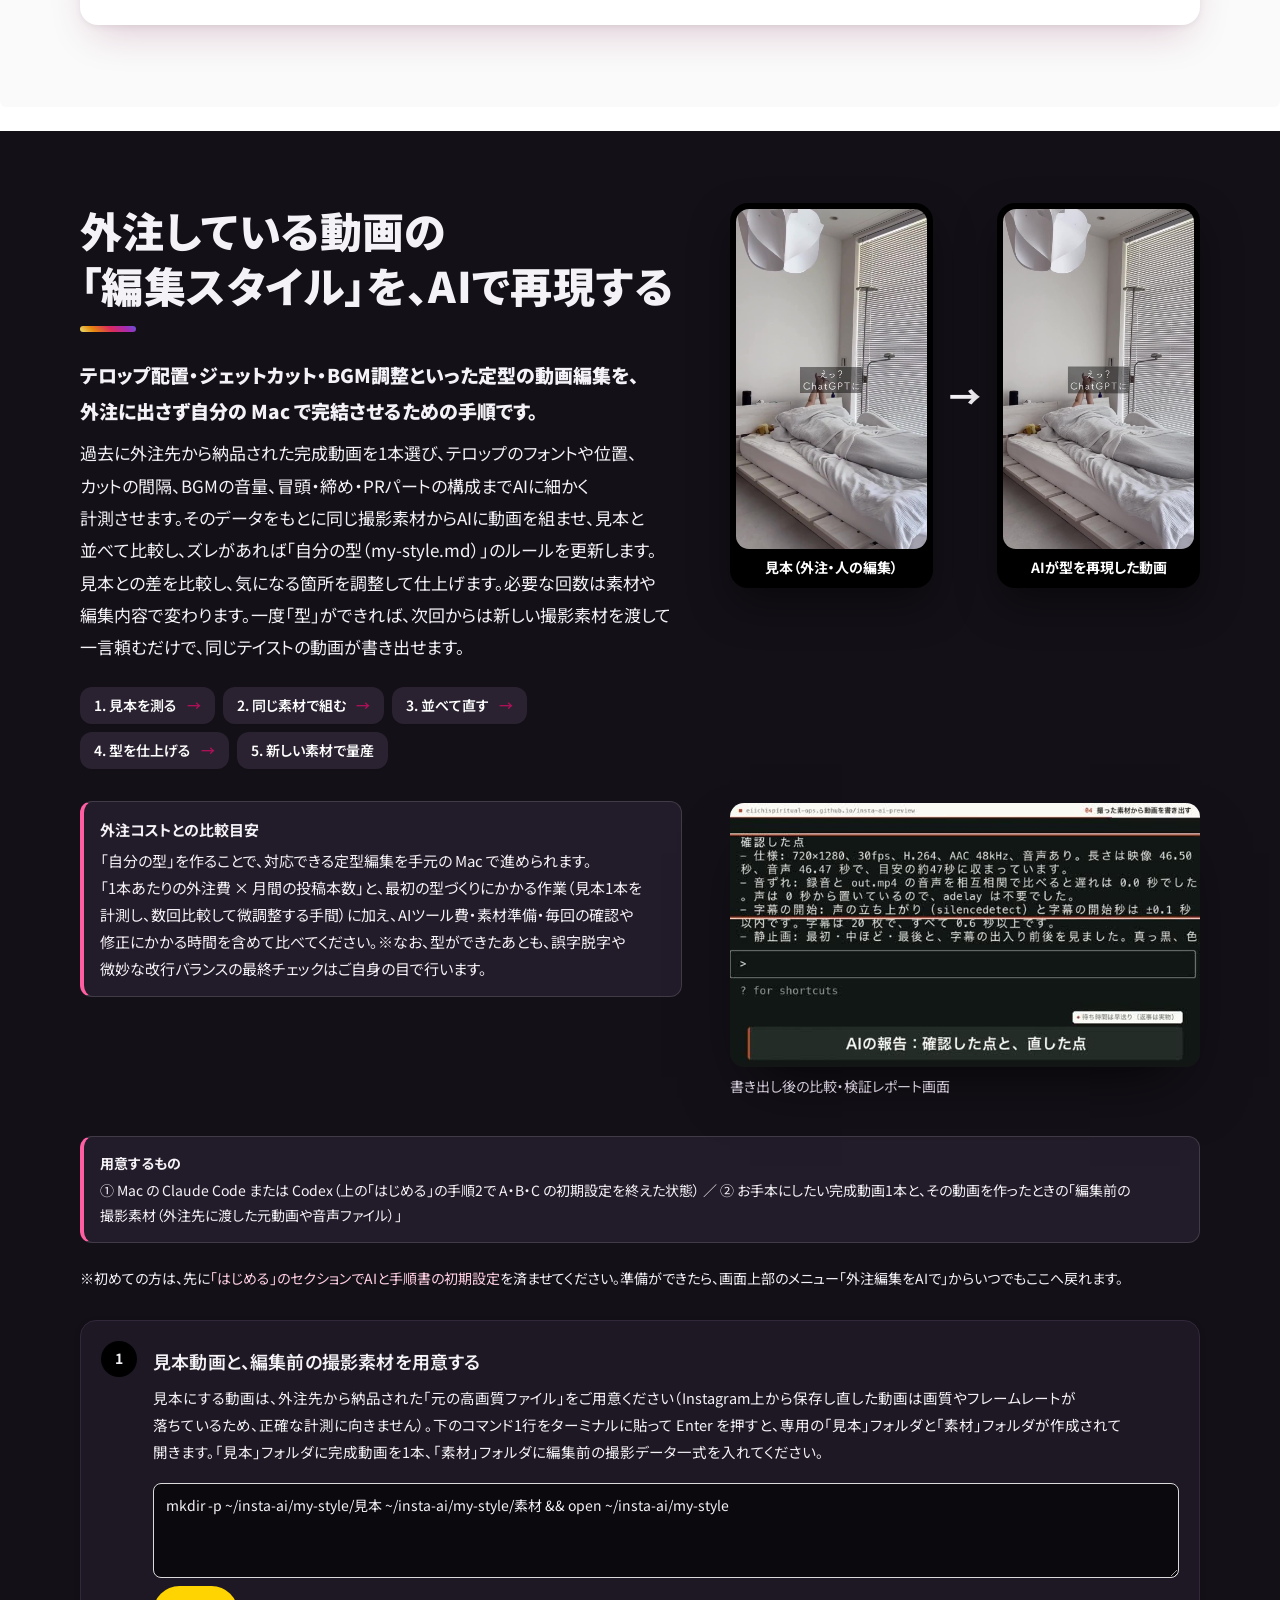
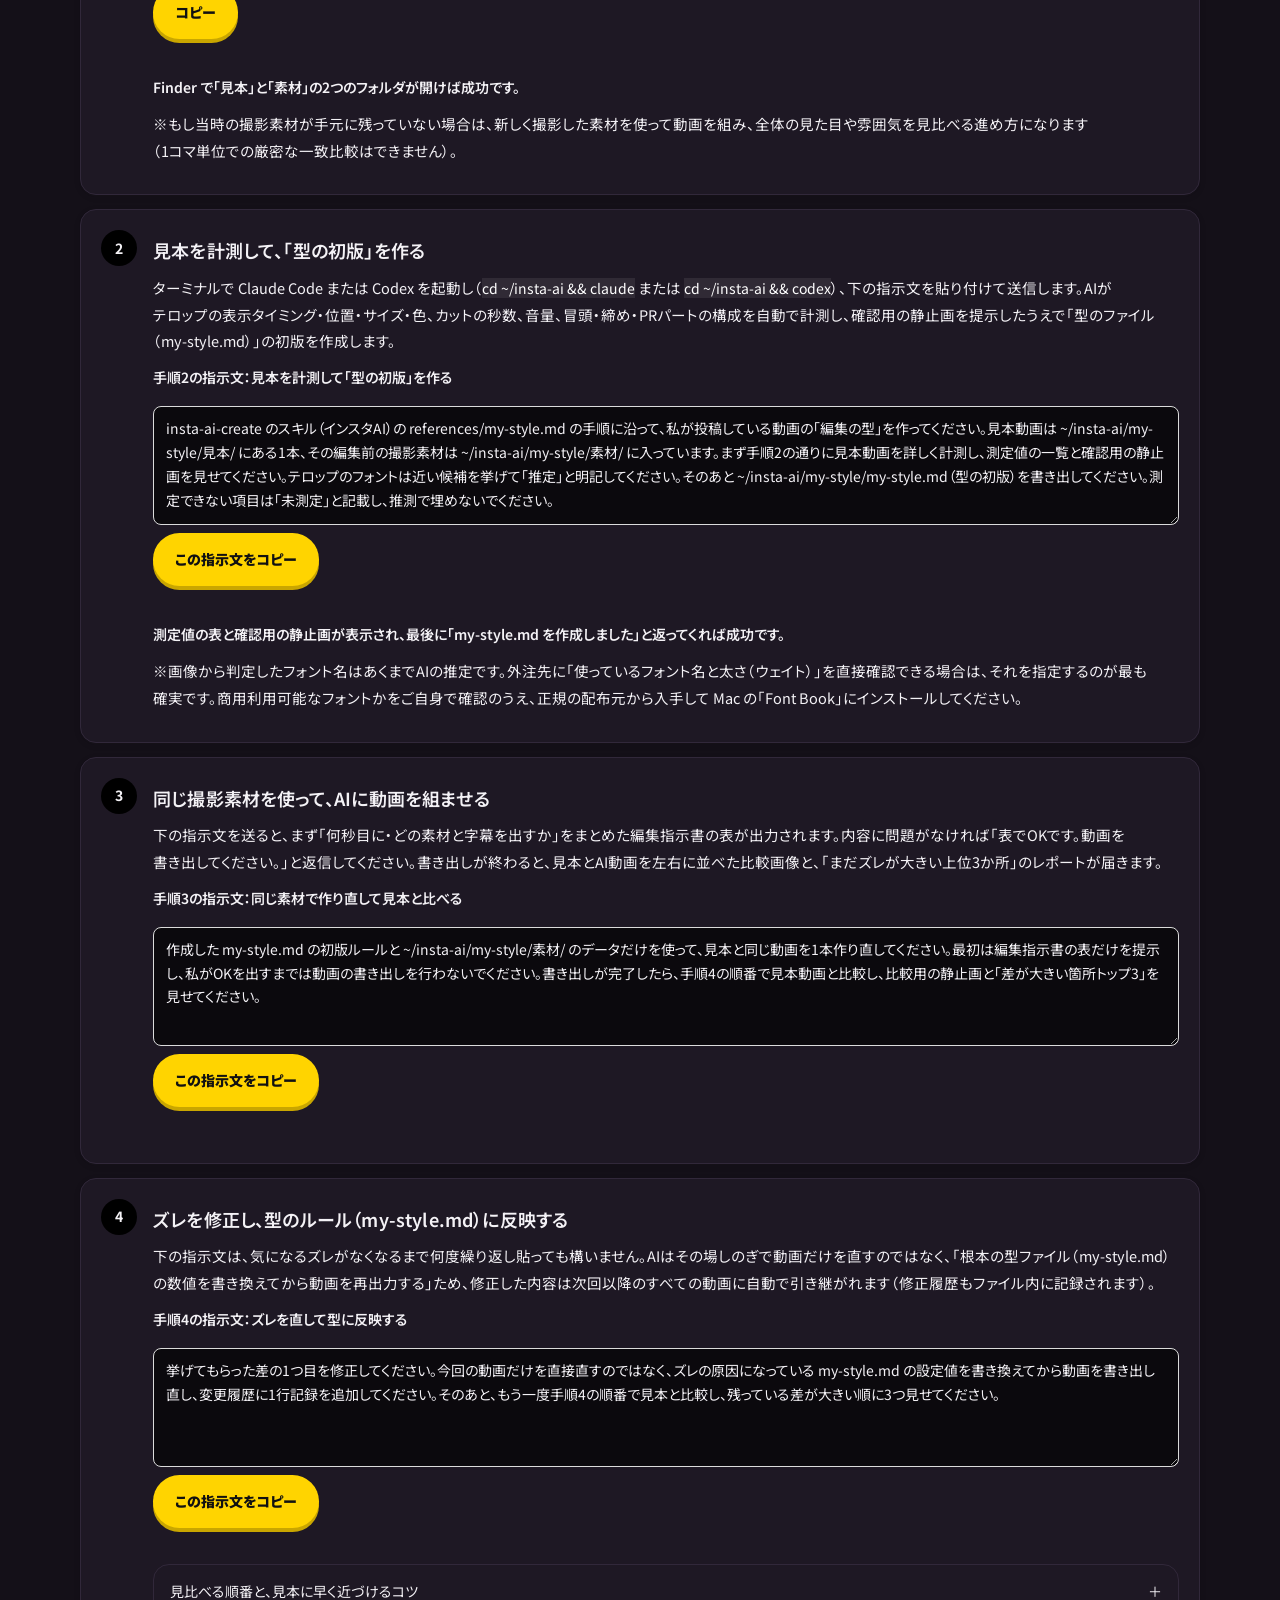
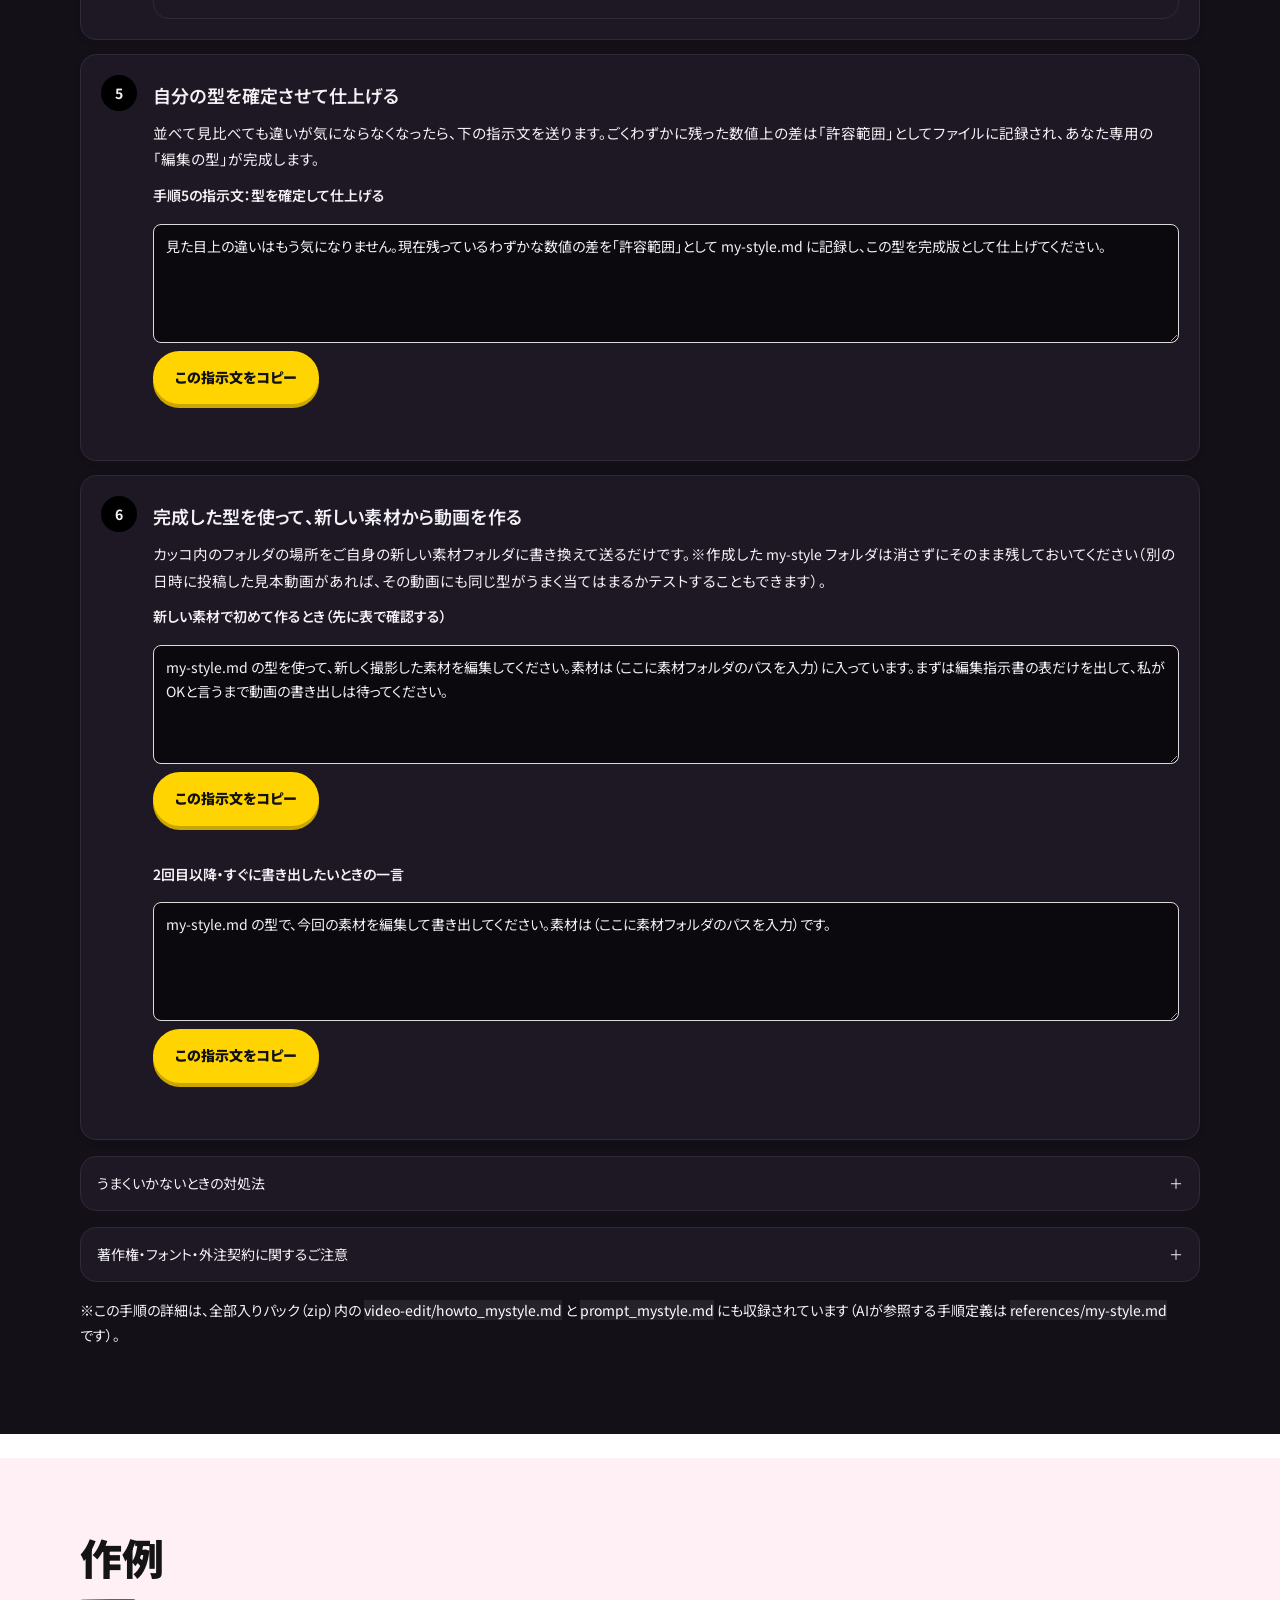
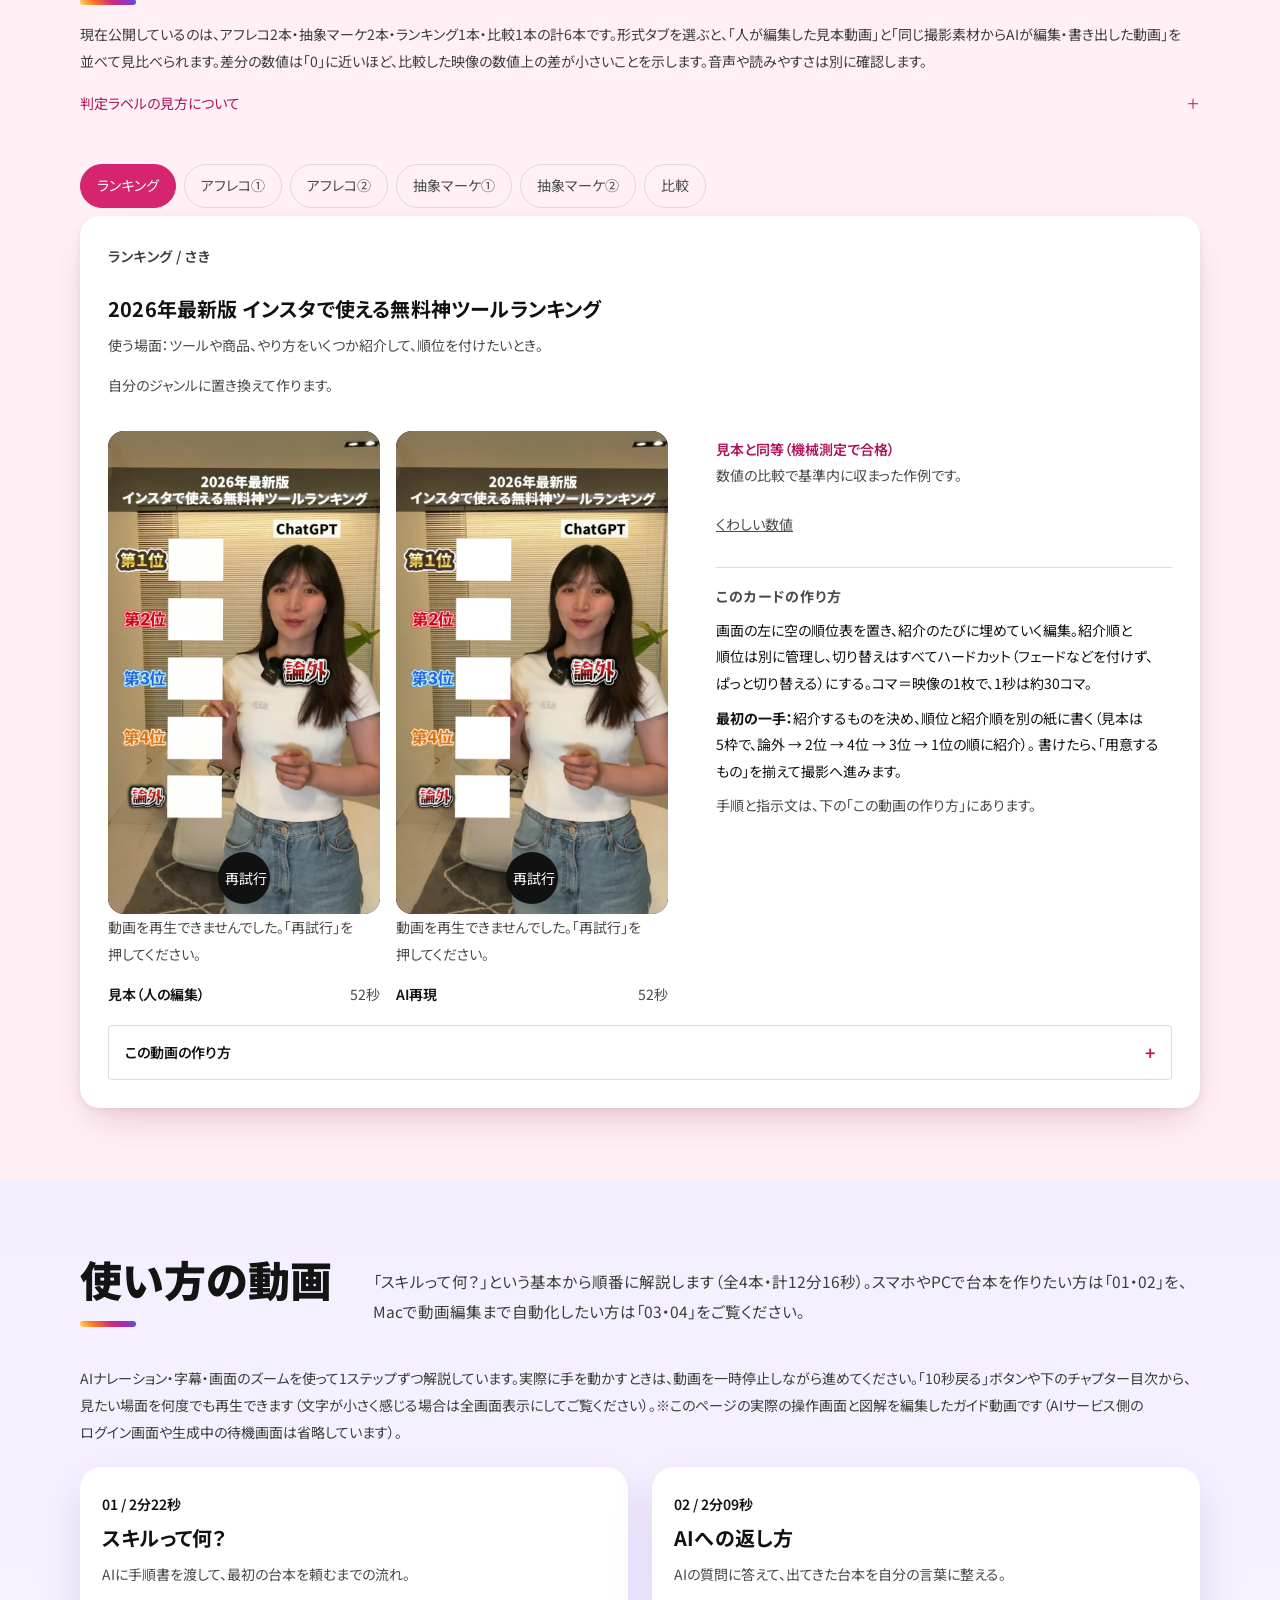
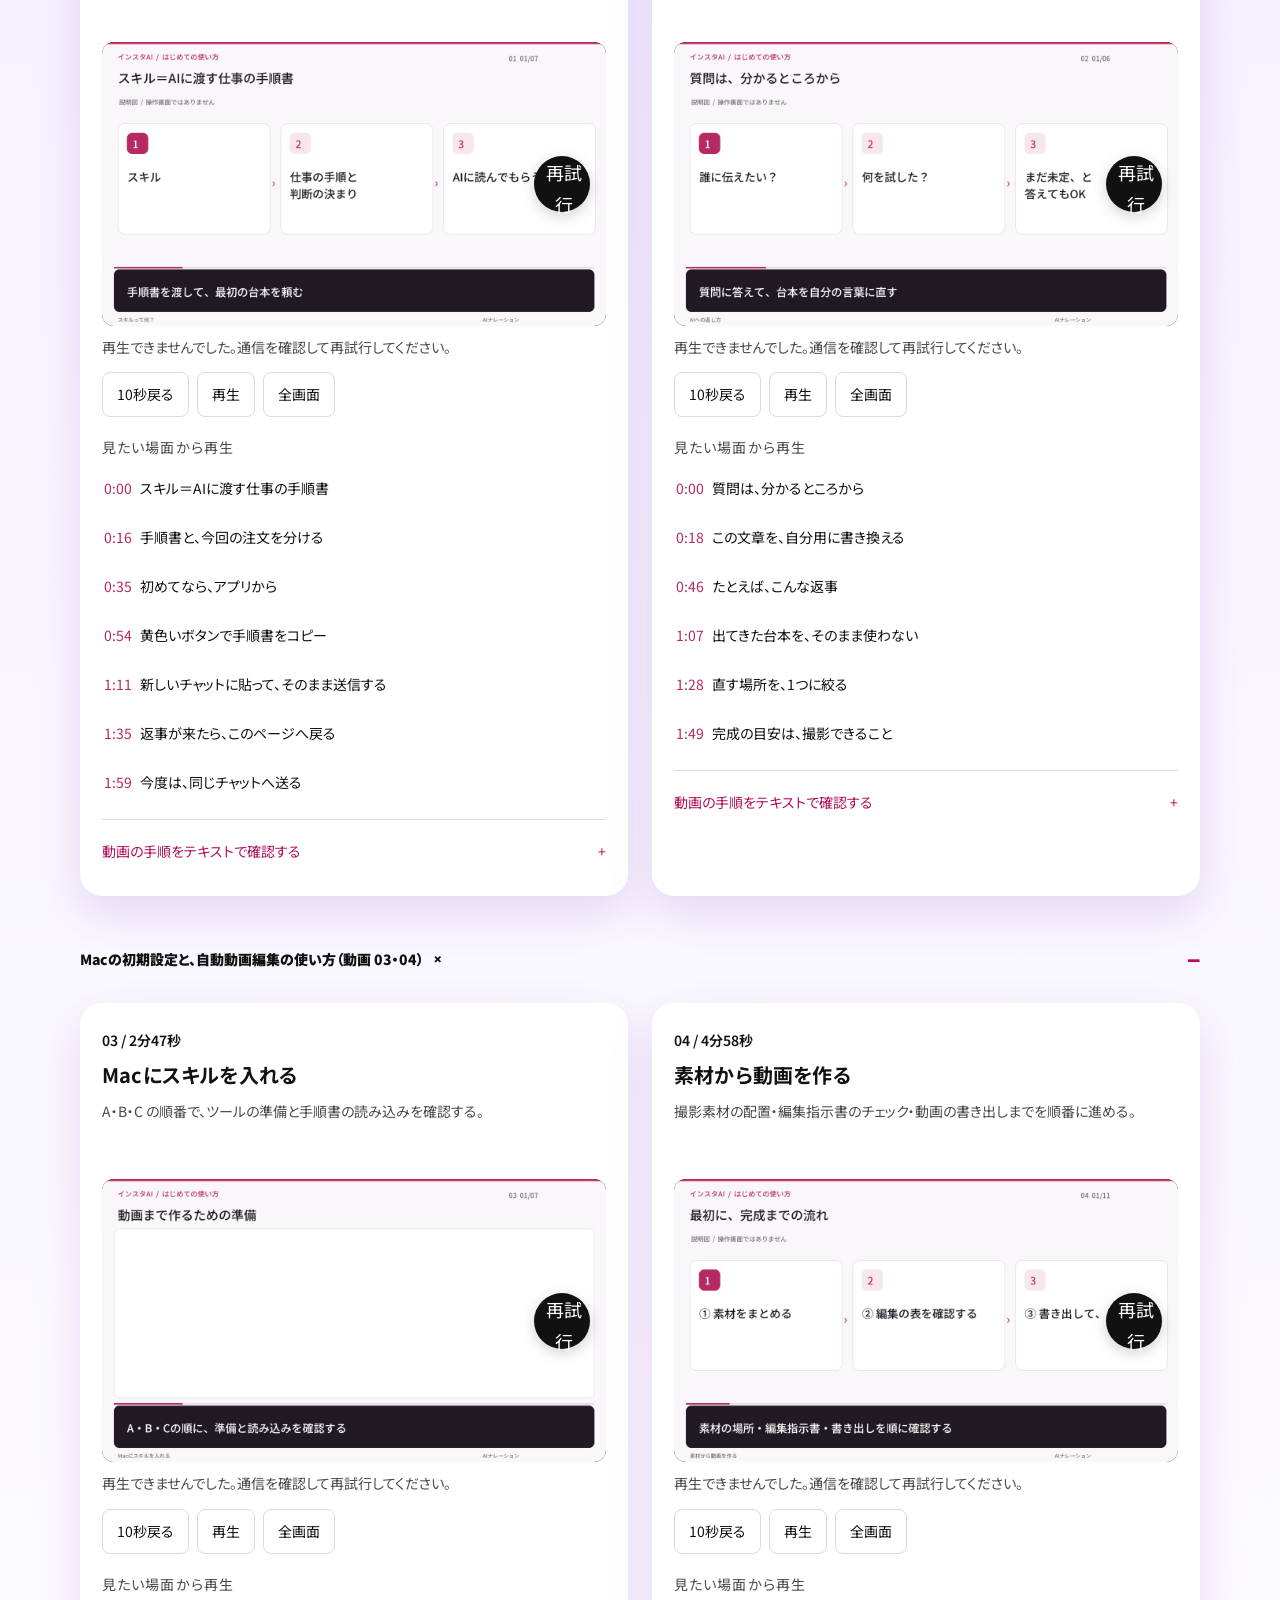
==== commit 89a648e2: "Add personal-history interviews and identity positioning to consultant" ====
--- a/index.html
+++ b/index.html
@@ -58,7 +58,7 @@
         <li>
           <strong>相談ファイルをダウンロードする</strong>
           <p>AIへの手順書と参照資料がまとまった1つのテキストファイルです。中身を開いて確認する必要はなく、そのままAIに添付して使えます。</p>
-          <a id="improve-download" class="improve-primary" href="improvement-start.txt?v=consult-v3.9-20261022" download="インスタコンサル.txt">相談ファイルをダウンロード（.txt）</a>
+          <a id="improve-download" class="improve-primary" href="improvement-start.txt?v=consult-v3.10-20261022" download="インスタコンサル.txt">相談ファイルをダウンロード（.txt）</a>
           <p class="improve-note">ファイル名：インスタコンサル.txt。通常は端末の「ダウンロード」フォルダに保存されます。見つからない場合はブラウザのダウンロード履歴をご確認ください。</p>
         </li>
         <li>
@@ -158,9 +158,9 @@
       <p>① いま作業が止まっている箇所と、次に確認すべきポイント<br>② なぜそこから手をつけるのが一番近道なのか（理由の整理）<br>③ 投稿の下書きや撮影メモなど、今日すぐ進められる小さな一歩<br>④ 実践した結果の振り返りと、次の投稿で変える一点<br>⑤ 急成長・継続型・他ジャンルの参考を使い分け、約50投稿の比較から自分の改善案へ</p>
       <p class="improve-note">※手元にインサイトの数字や原稿がそろっていなくても、原因を決めつけずに現状の確認から一緒に始めます（AIがあなたのInstagramアカウントへ勝手にログインして非公開データを調べるような機能ではありません）。</p>
     </details>
-    <p class="improve-note">継続相談の手順書 v3.9。更新版を使うときはファイルを取り直し、続けているチャットへ渡してください。過去に渡した内容は自動更新されません。大切な原稿や引き継ぎメモは、ご自身でも保存してください。</p>
+    <p class="improve-note">継続相談の手順書 v3.10。更新版を使うときはファイルを取り直し、続けているチャットへ渡してください。過去に渡した内容は自動更新されません。大切な原稿や引き継ぎメモは、ご自身でも保存してください。</p>
     <button id="improve-link" type="button" class="improve-secondary">この「インスタコンサル」への直リンクをコピー</button>
-    <noscript><p>相談文をまとめる機能にはJavaScriptが必要です。<a href="improvement-guide.txt?v=consult-v3.9-20261022">手順書テキストを直接開く</a>こともできます。</p></noscript>
+    <noscript><p>相談文をまとめる機能にはJavaScriptが必要です。<a href="improvement-guide.txt?v=consult-v3.10-20261022">手順書テキストを直接開く</a>こともできます。</p></noscript>
   </div>
 </section>
 
@@ -775,4 +775,4 @@
   <a href="#start-step2" class="primary-cta">手順書をコピーして始める</a>
   <p class="closing-share">このページのURLをチームや受講生に共有すれば、同じ手順ですぐに使い始められます。</p>
 </section>
-</main><footer class="footer section-shell"><a href="#" class="logo" aria-label="インスタAI ページの先頭へ"><img class="logo-glyph" src="assets/brand/instagram-glyph-gradient-64.png" width="22" height="22" alt=""><span>インスタAI</span></a></footer><a class="sticky-cta" href="#start-step2" id="sticky-cta">手順書をコピーして始める</a><script src="format-data.js?v=20261019-copy1"></script><script src="app.js?v=20261019-copy1"></script><script src="skill-copy.js?v=20261016-pdca1" defer></script><script src="start.js?v=20261017-k4" defer></script><script src="reels.js?v=20261016-pdca1" defer></script><script>(function(){var c=document.getElementById("sticky-cta"),s=document.getElementById("start");if(!c||!s||!("IntersectionObserver"in window))return;new IntersectionObserver(function(e){c.classList.toggle("is-hidden",e[0].isIntersecting||e[0].boundingClientRect.top<0)}).observe(s);})();</script><script>(function(){var r=document.getElementById("service-reels");if(r)r.click();})();document.querySelectorAll(".hx-kinds [data-goto]").forEach(function(a){a.addEventListener("click",function(){var t=document.getElementById("service-"+a.dataset.goto);if(t)t.click();});});</script><script>document.querySelectorAll(".also-start").forEach(function(b){b.addEventListener("click",function(){var r=document.querySelector('.route-btn[data-route="app"]');if(r)r.click();setTimeout(function(){var m=document.querySelector('#start .start-choice[data-make="'+b.dataset.also+'"]');if(m)m.click();var s=document.getElementById("start-step2");if(s)s.scrollIntoView({behavior:"smooth",block:"start"});},50);});});</script><script>document.querySelectorAll(".also-link[data-tab]").forEach(function(b){b.addEventListener("click",function(){var t=document.getElementById("service-"+b.dataset.tab);if(t)t.click();var p=document.getElementById("format-panel");(p||document.getElementById("formats")).scrollIntoView({behavior:"smooth",block:"start"});});});</script><script src="improvement-guide.js?v=consult-v3.9-20261022"></script><script src="improvement.js?v=consult-v3.9-20261022"></script></body></html>
+</main><footer class="footer section-shell"><a href="#" class="logo" aria-label="インスタAI ページの先頭へ"><img class="logo-glyph" src="assets/brand/instagram-glyph-gradient-64.png" width="22" height="22" alt=""><span>インスタAI</span></a></footer><a class="sticky-cta" href="#start-step2" id="sticky-cta">手順書をコピーして始める</a><script src="format-data.js?v=20261019-copy1"></script><script src="app.js?v=20261019-copy1"></script><script src="skill-copy.js?v=20261016-pdca1" defer></script><script src="start.js?v=20261017-k4" defer></script><script src="reels.js?v=20261016-pdca1" defer></script><script>(function(){var c=document.getElementById("sticky-cta"),s=document.getElementById("start");if(!c||!s||!("IntersectionObserver"in window))return;new IntersectionObserver(function(e){c.classList.toggle("is-hidden",e[0].isIntersecting||e[0].boundingClientRect.top<0)}).observe(s);})();</script><script>(function(){var r=document.getElementById("service-reels");if(r)r.click();})();document.querySelectorAll(".hx-kinds [data-goto]").forEach(function(a){a.addEventListener("click",function(){var t=document.getElementById("service-"+a.dataset.goto);if(t)t.click();});});</script><script>document.querySelectorAll(".also-start").forEach(function(b){b.addEventListener("click",function(){var r=document.querySelector('.route-btn[data-route="app"]');if(r)r.click();setTimeout(function(){var m=document.querySelector('#start .start-choice[data-make="'+b.dataset.also+'"]');if(m)m.click();var s=document.getElementById("start-step2");if(s)s.scrollIntoView({behavior:"smooth",block:"start"});},50);});});</script><script>document.querySelectorAll(".also-link[data-tab]").forEach(function(b){b.addEventListener("click",function(){var t=document.getElementById("service-"+b.dataset.tab);if(t)t.click();var p=document.getElementById("format-panel");(p||document.getElementById("formats")).scrollIntoView({behavior:"smooth",block:"start"});});});</script><script src="improvement-guide.js?v=consult-v3.10-20261022"></script><script src="improvement.js?v=consult-v3.10-20261022"></script></body></html>
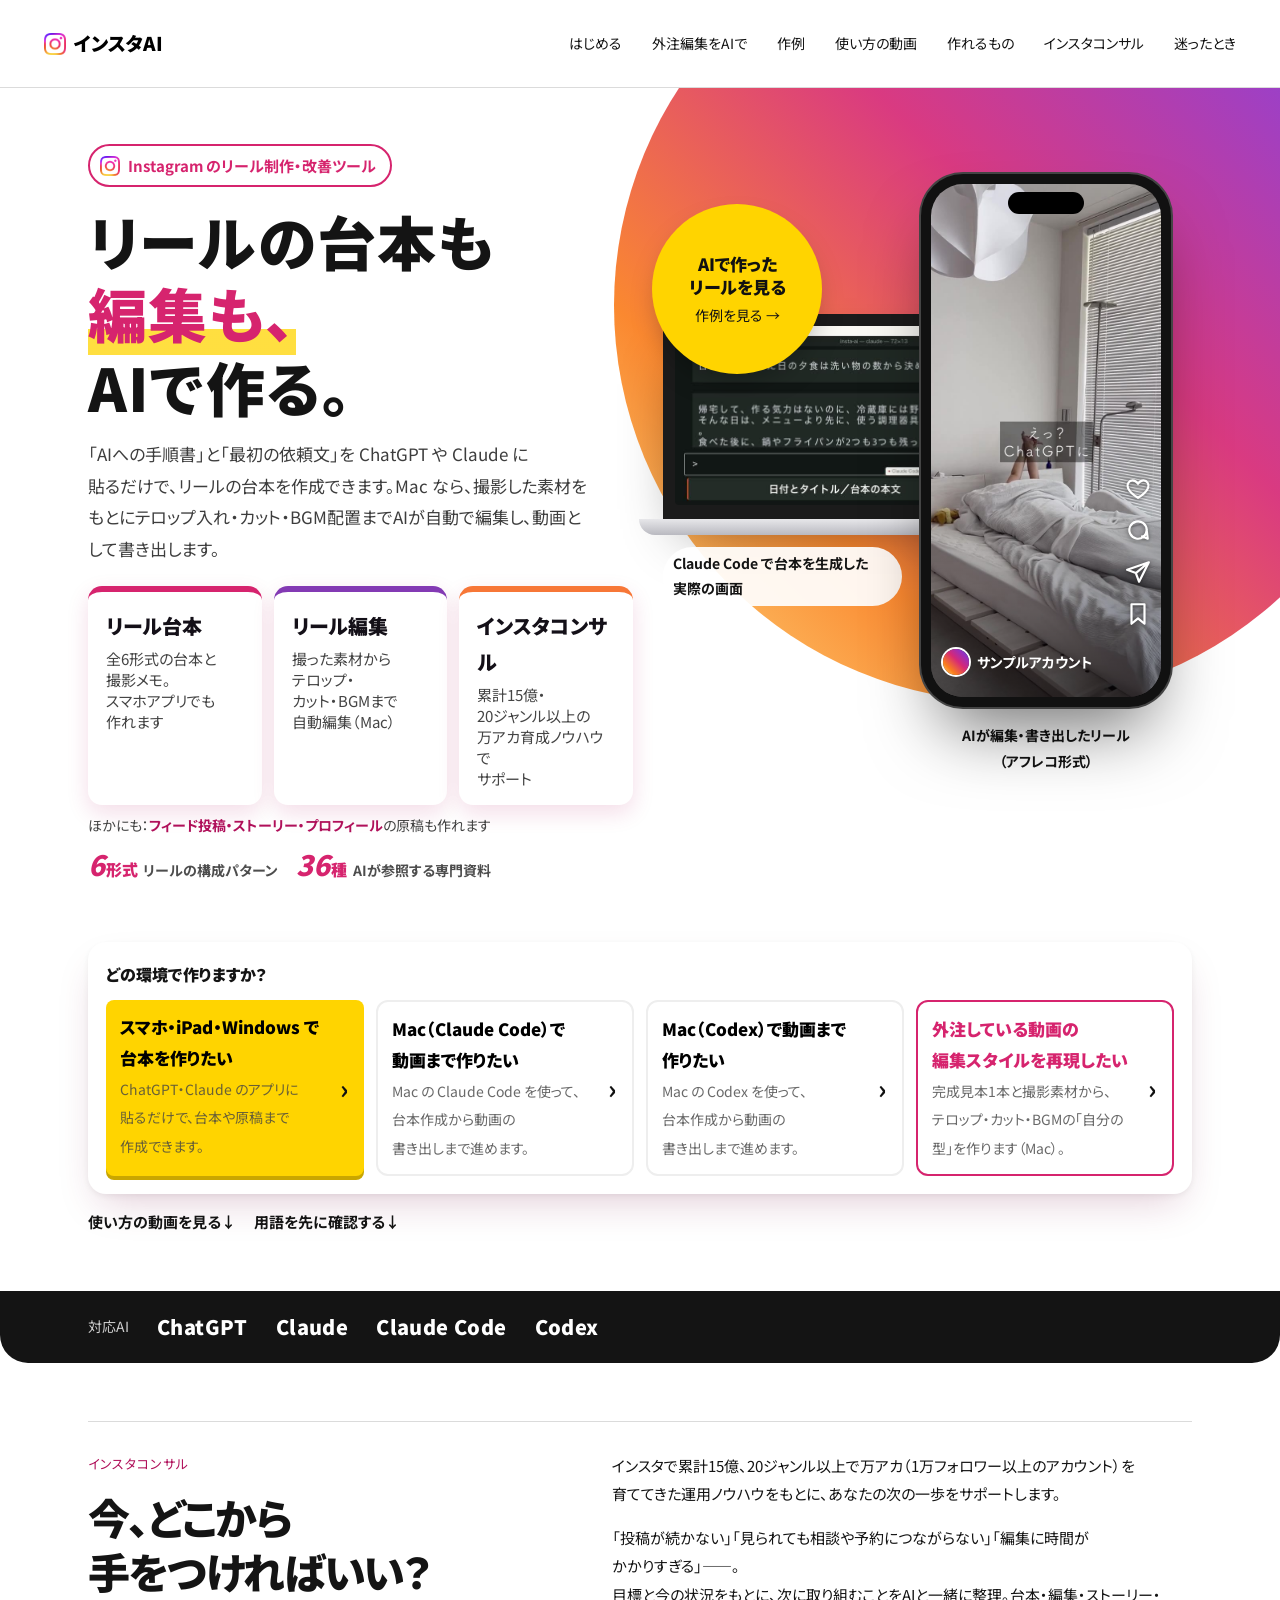
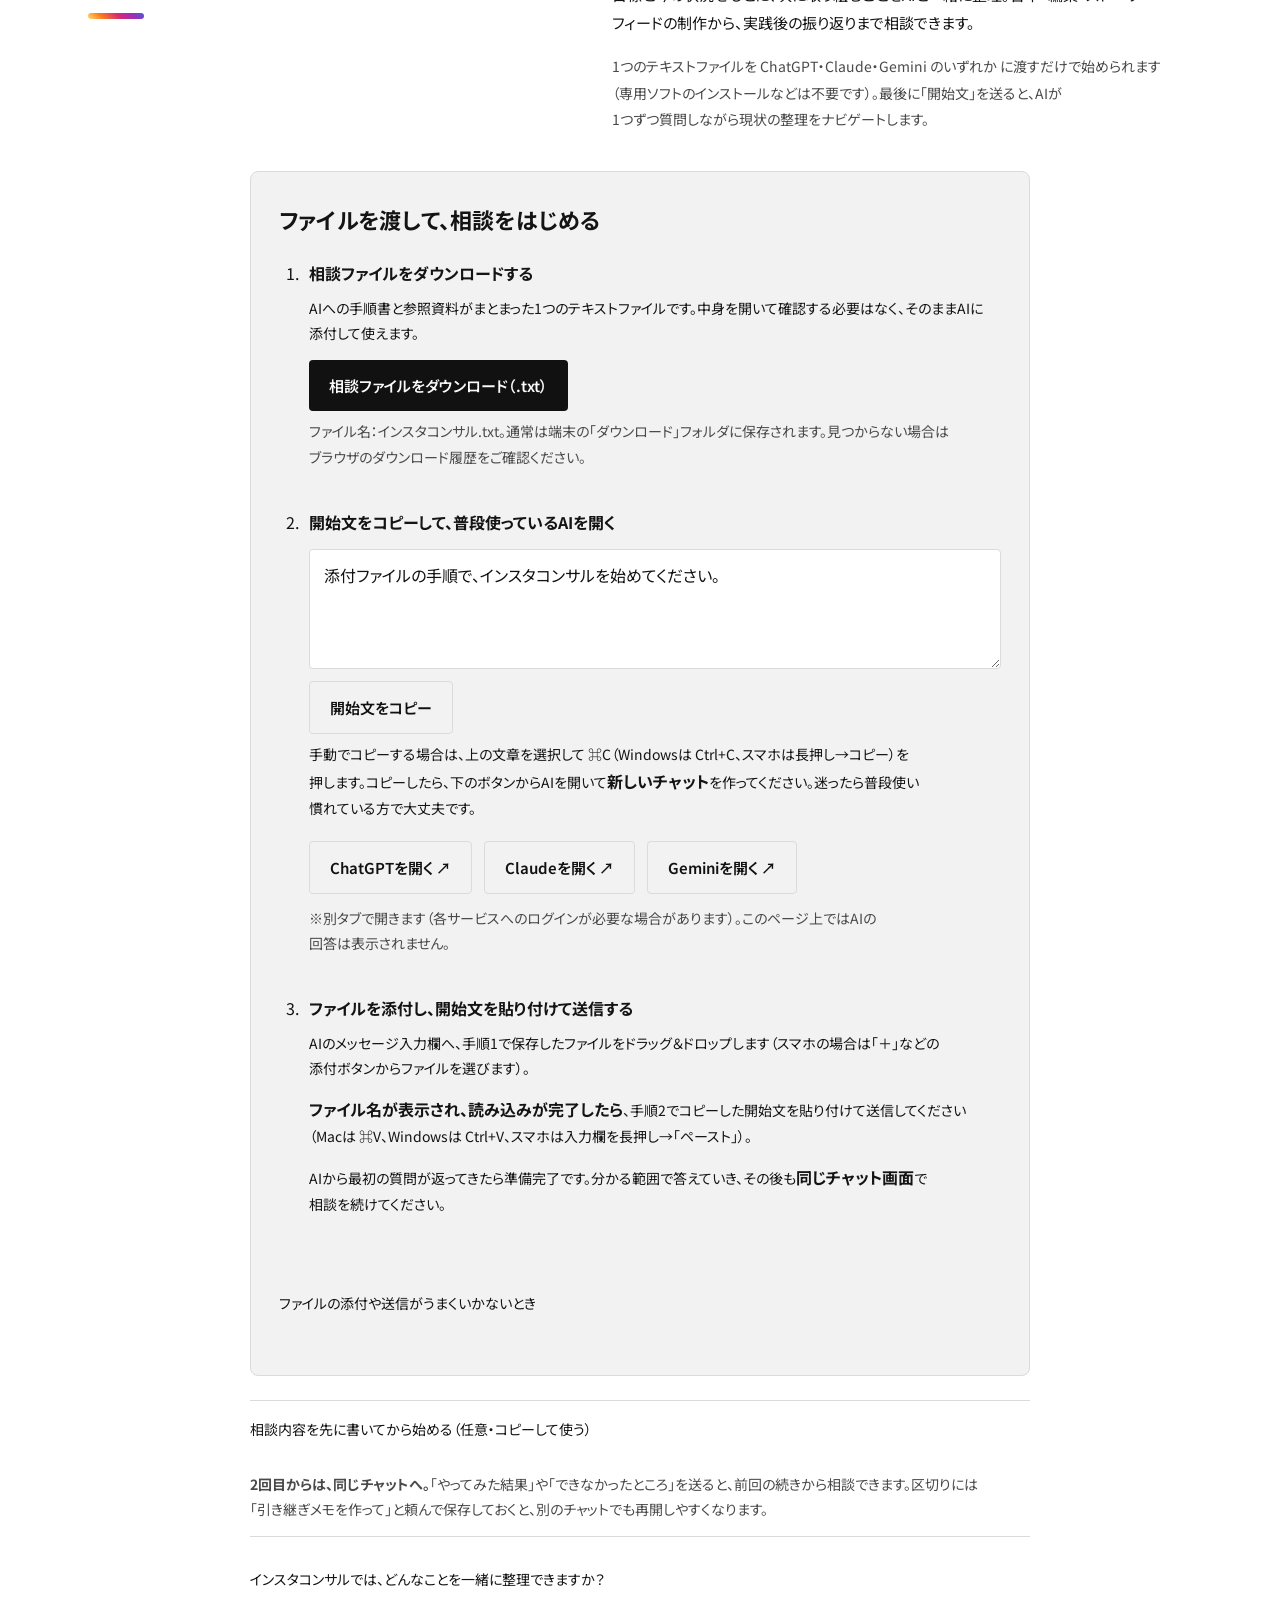
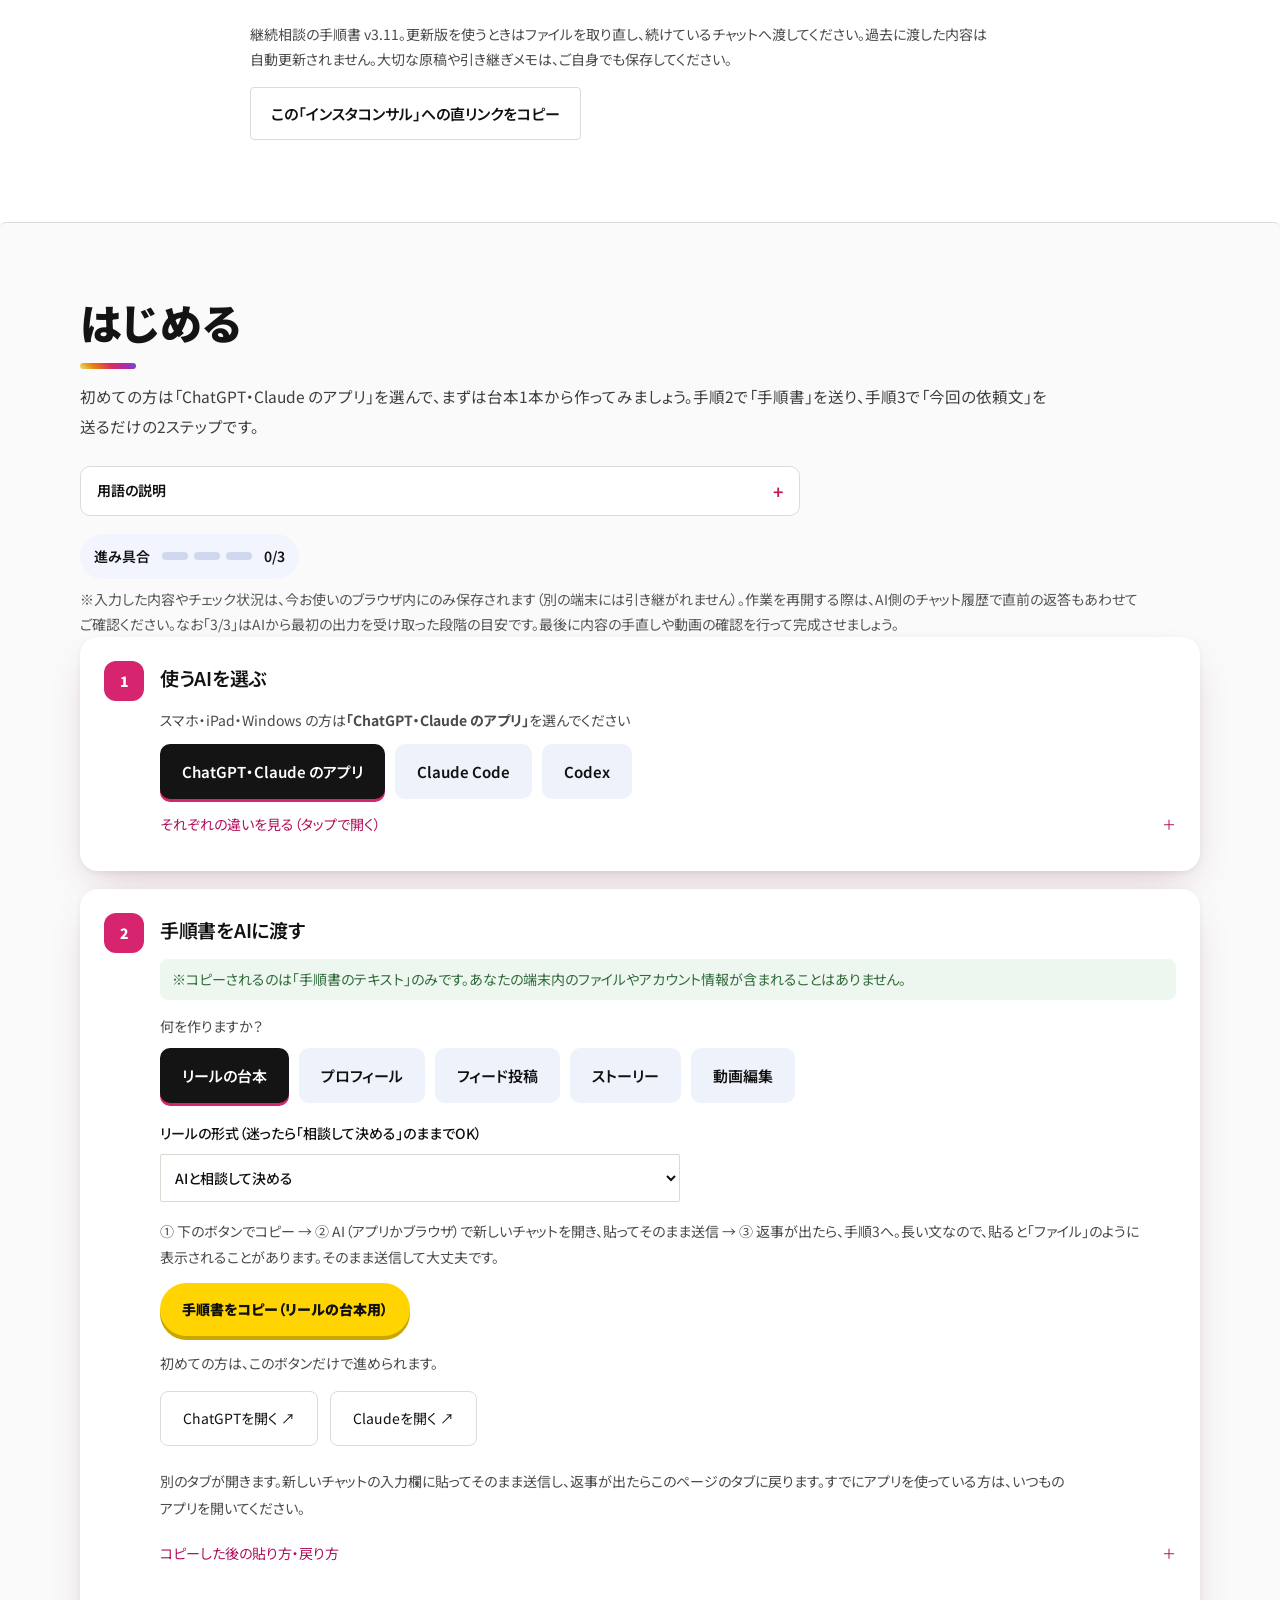
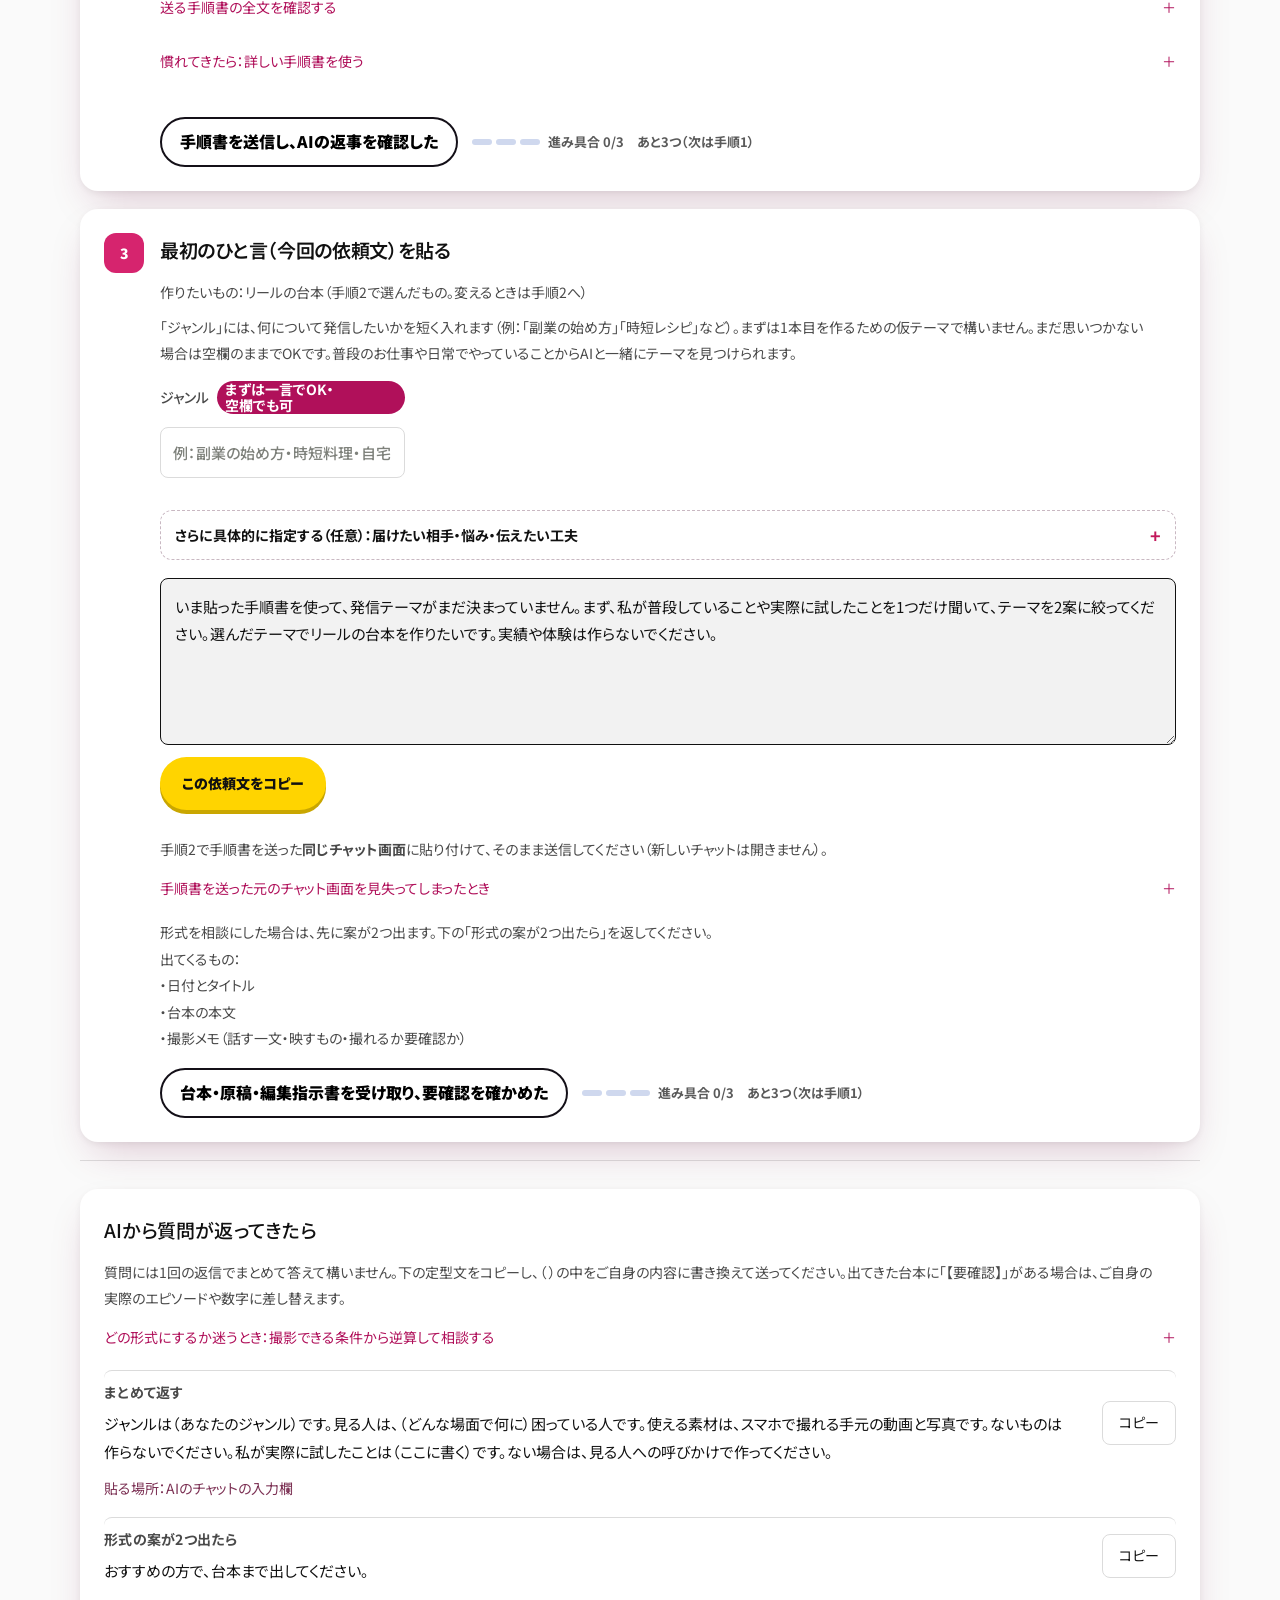
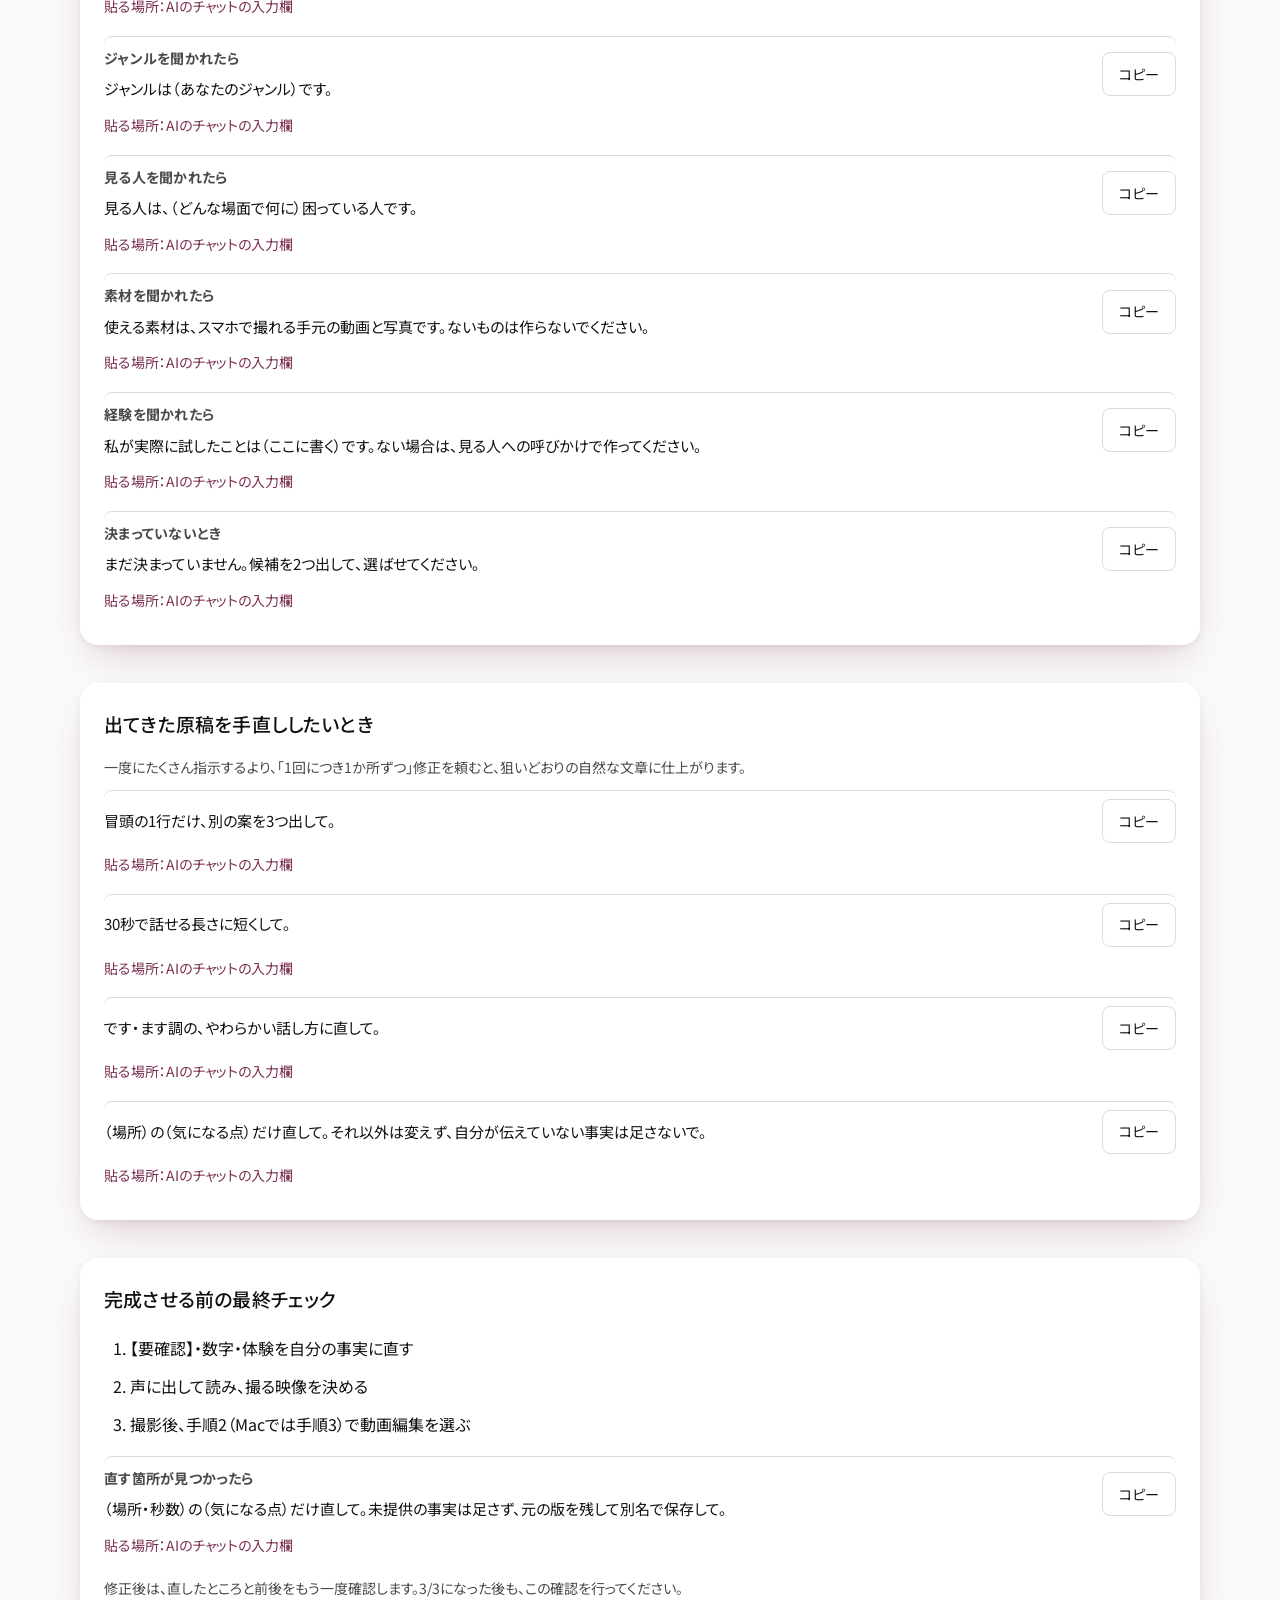
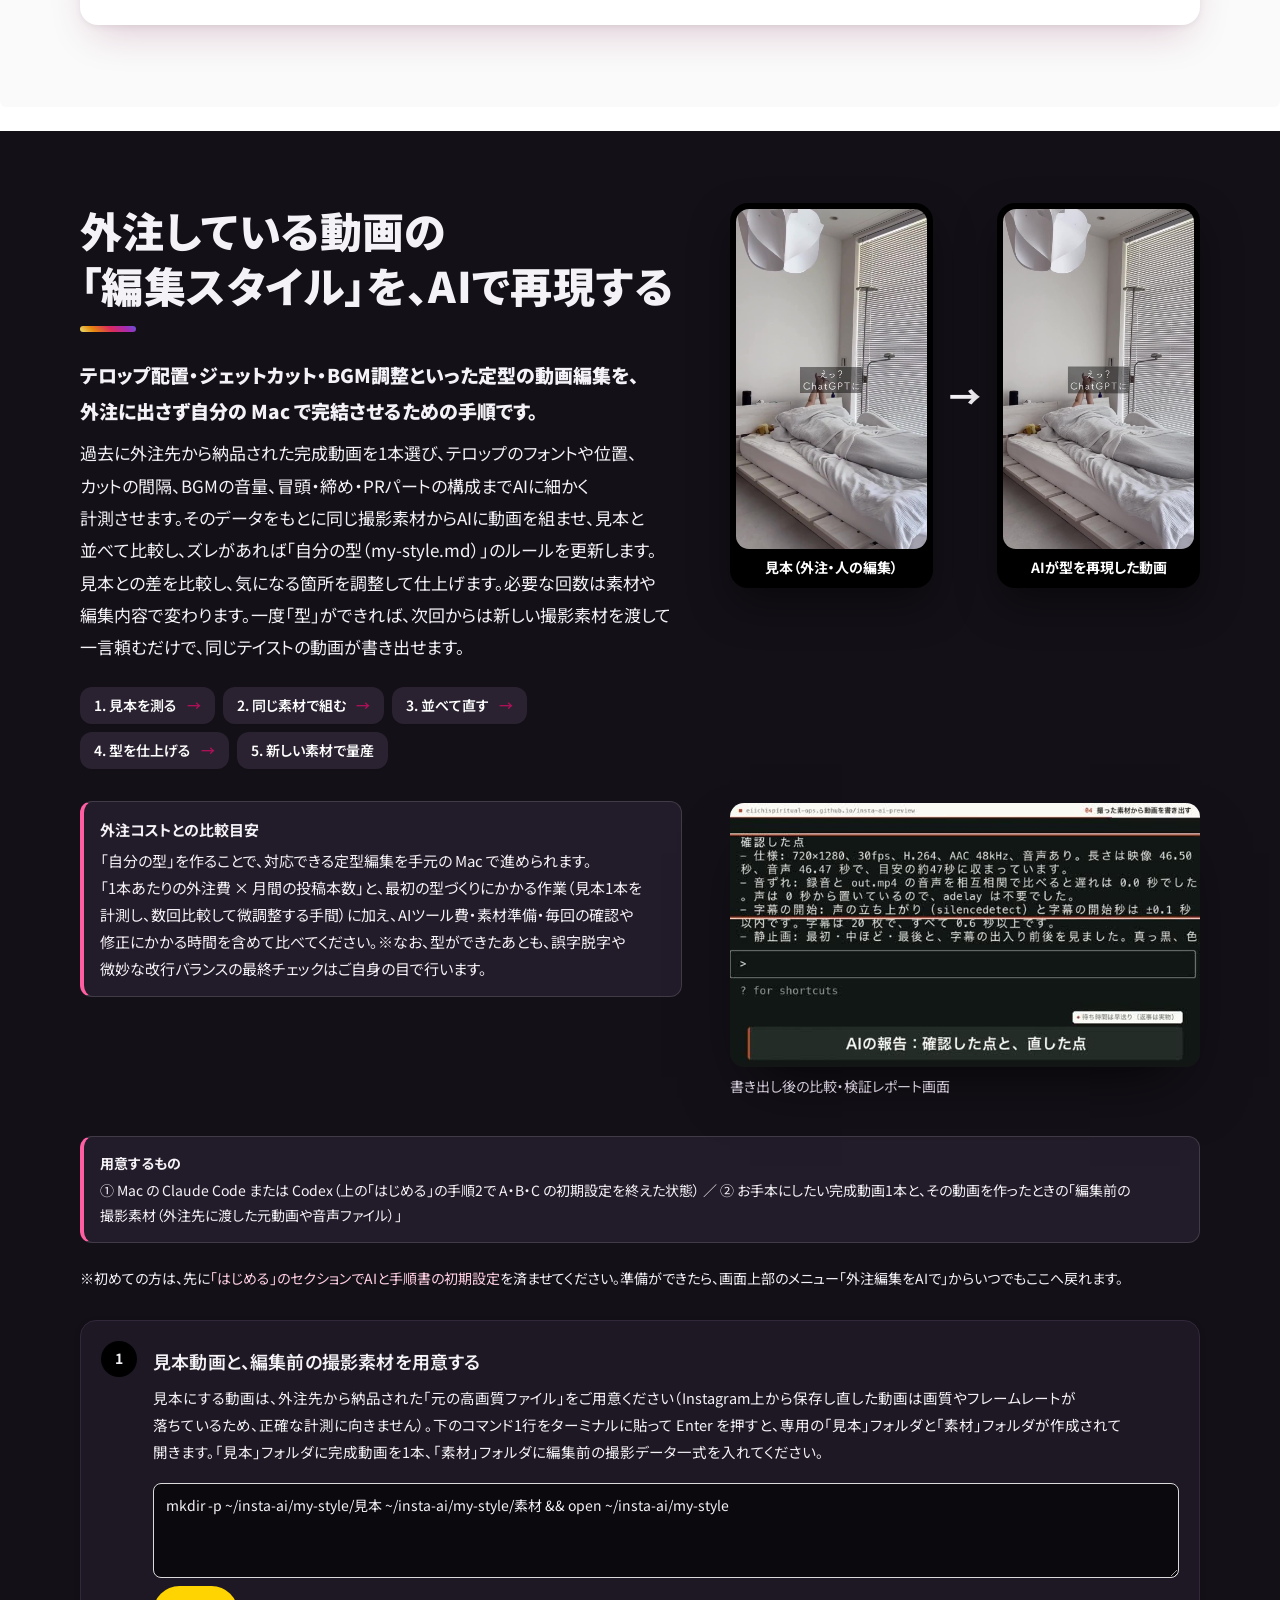
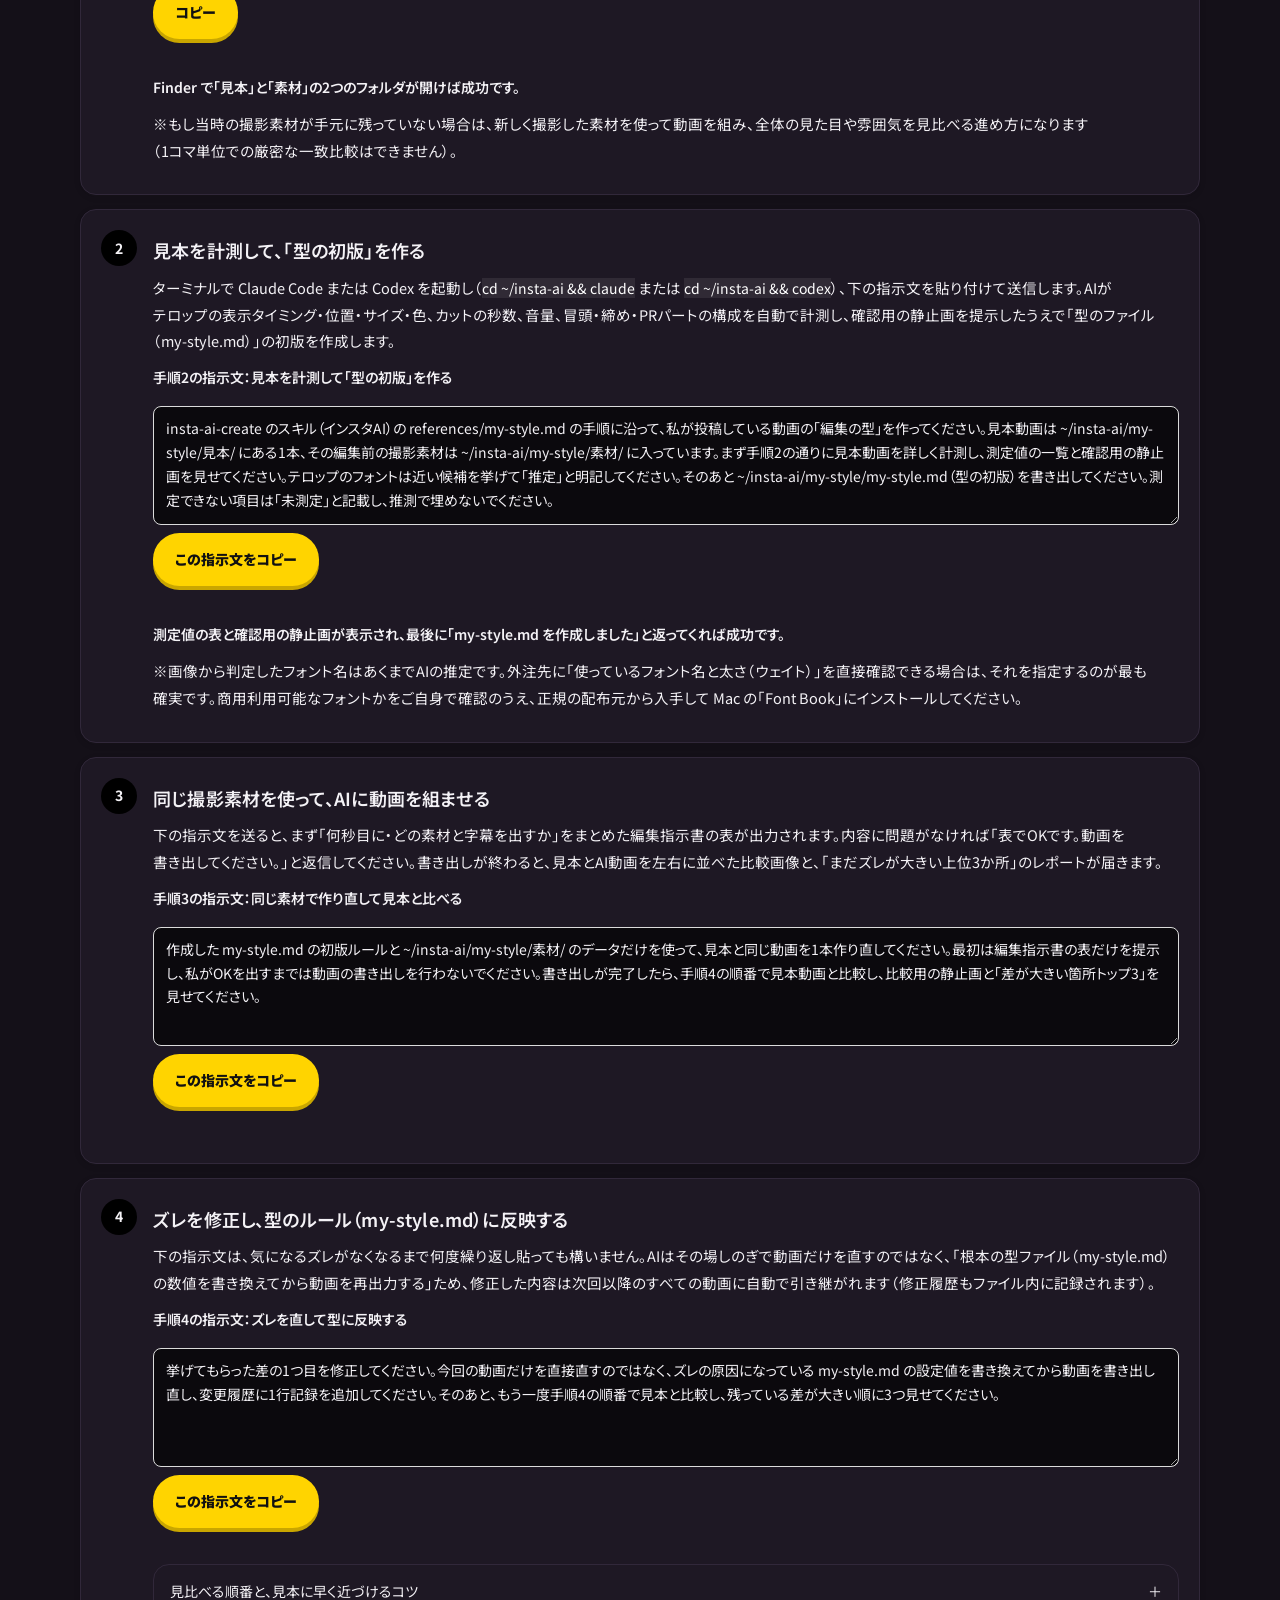
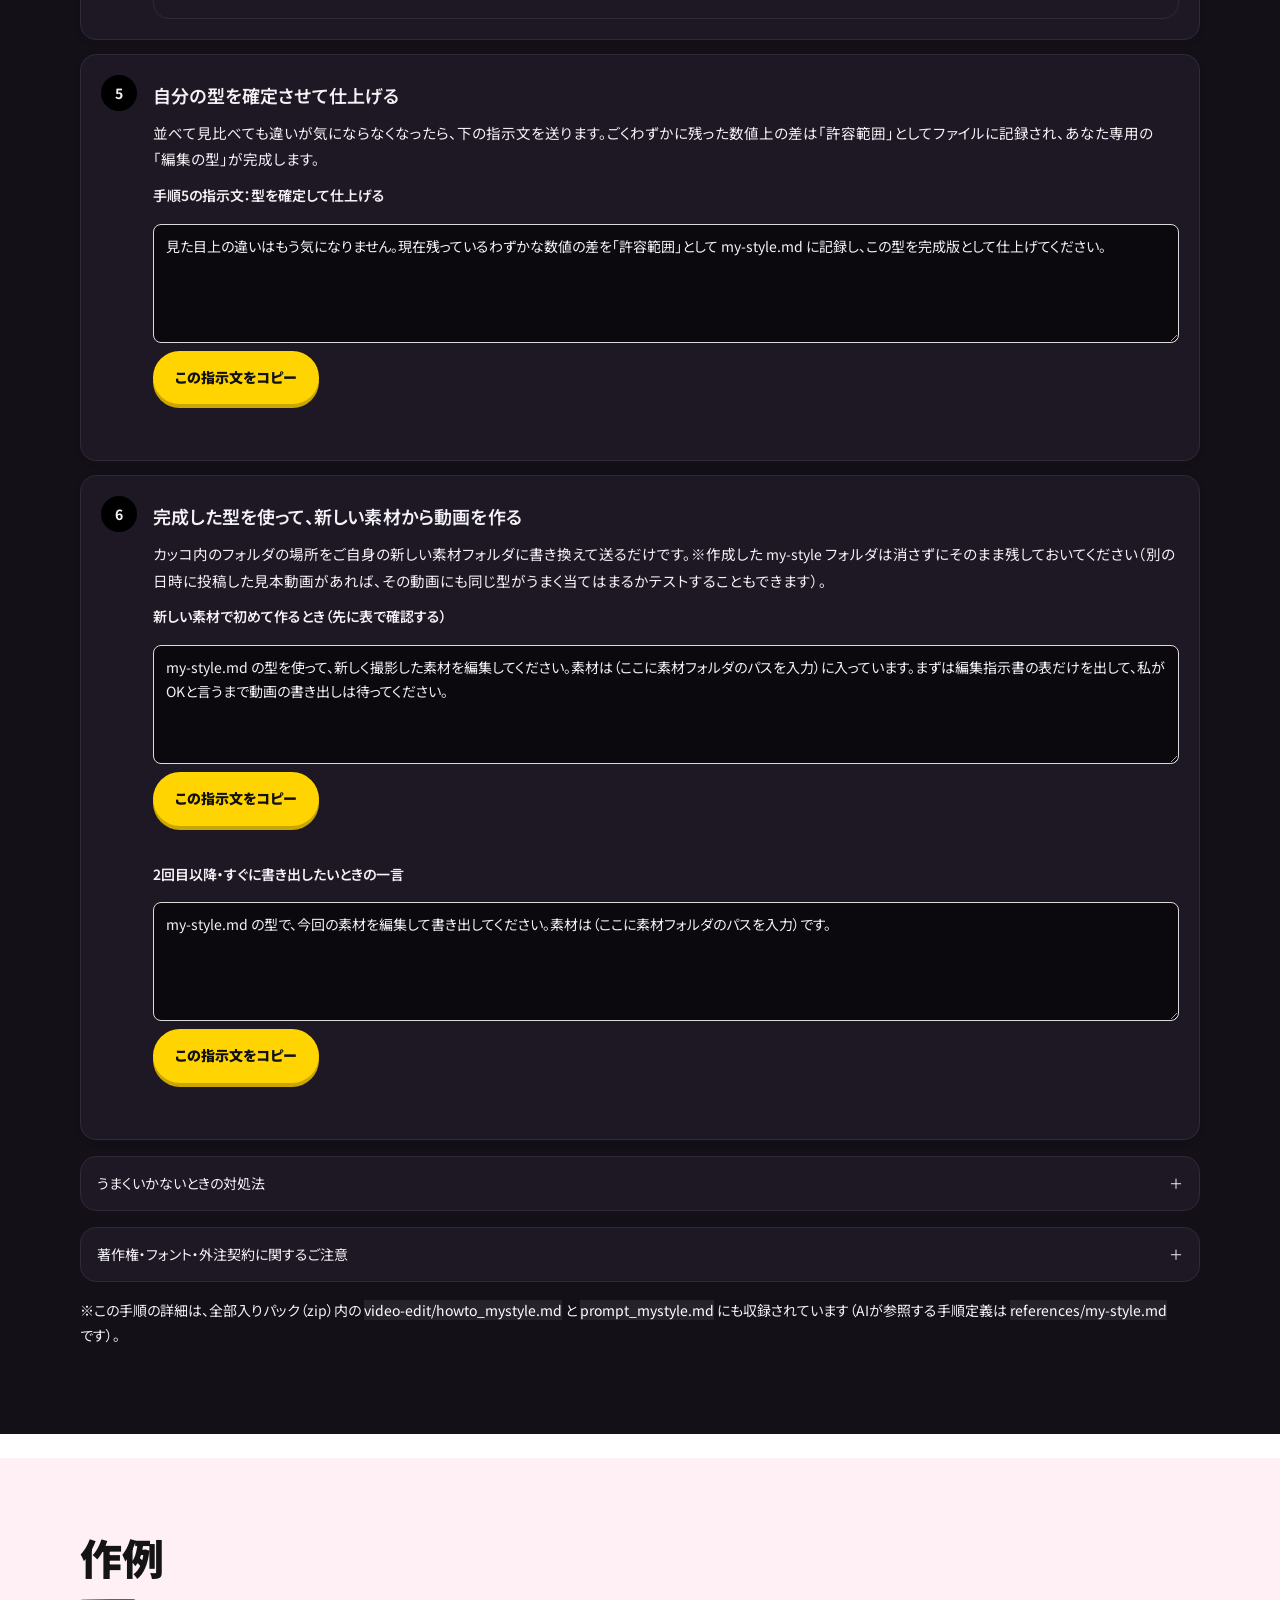
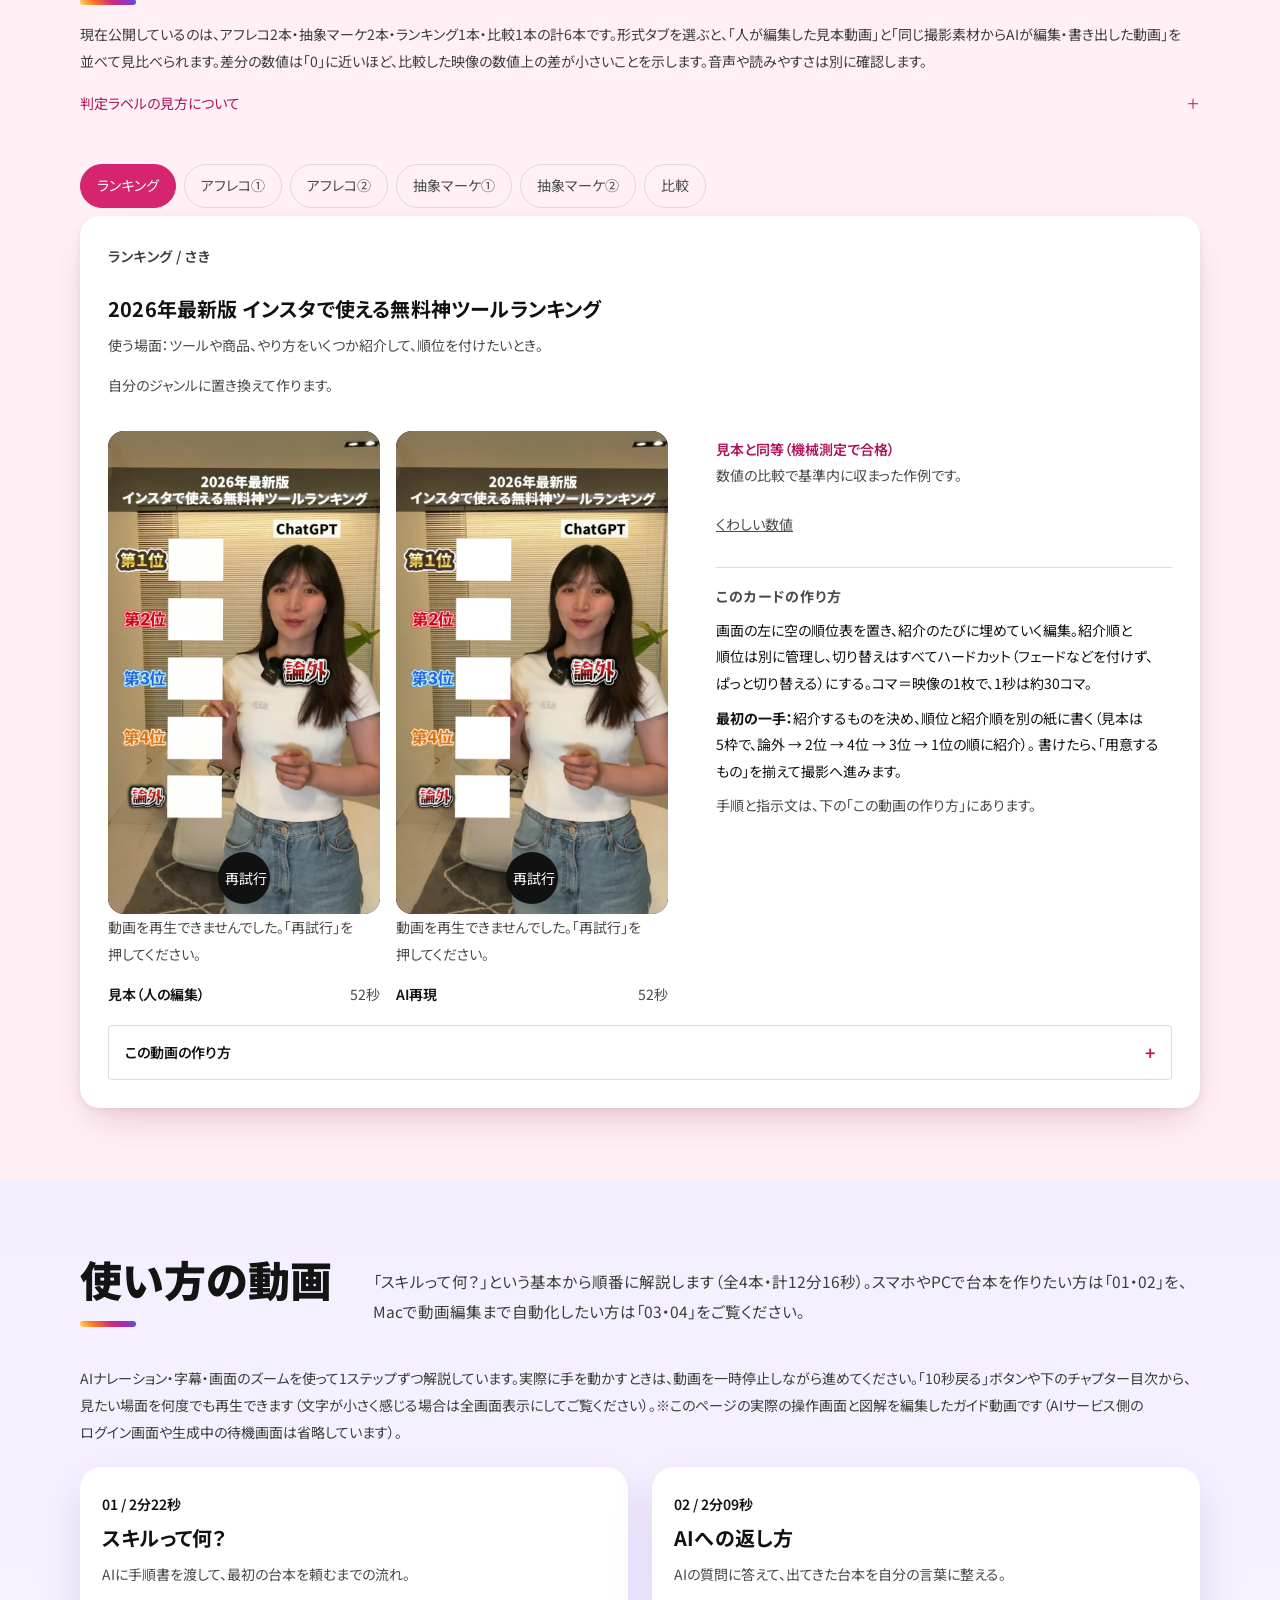
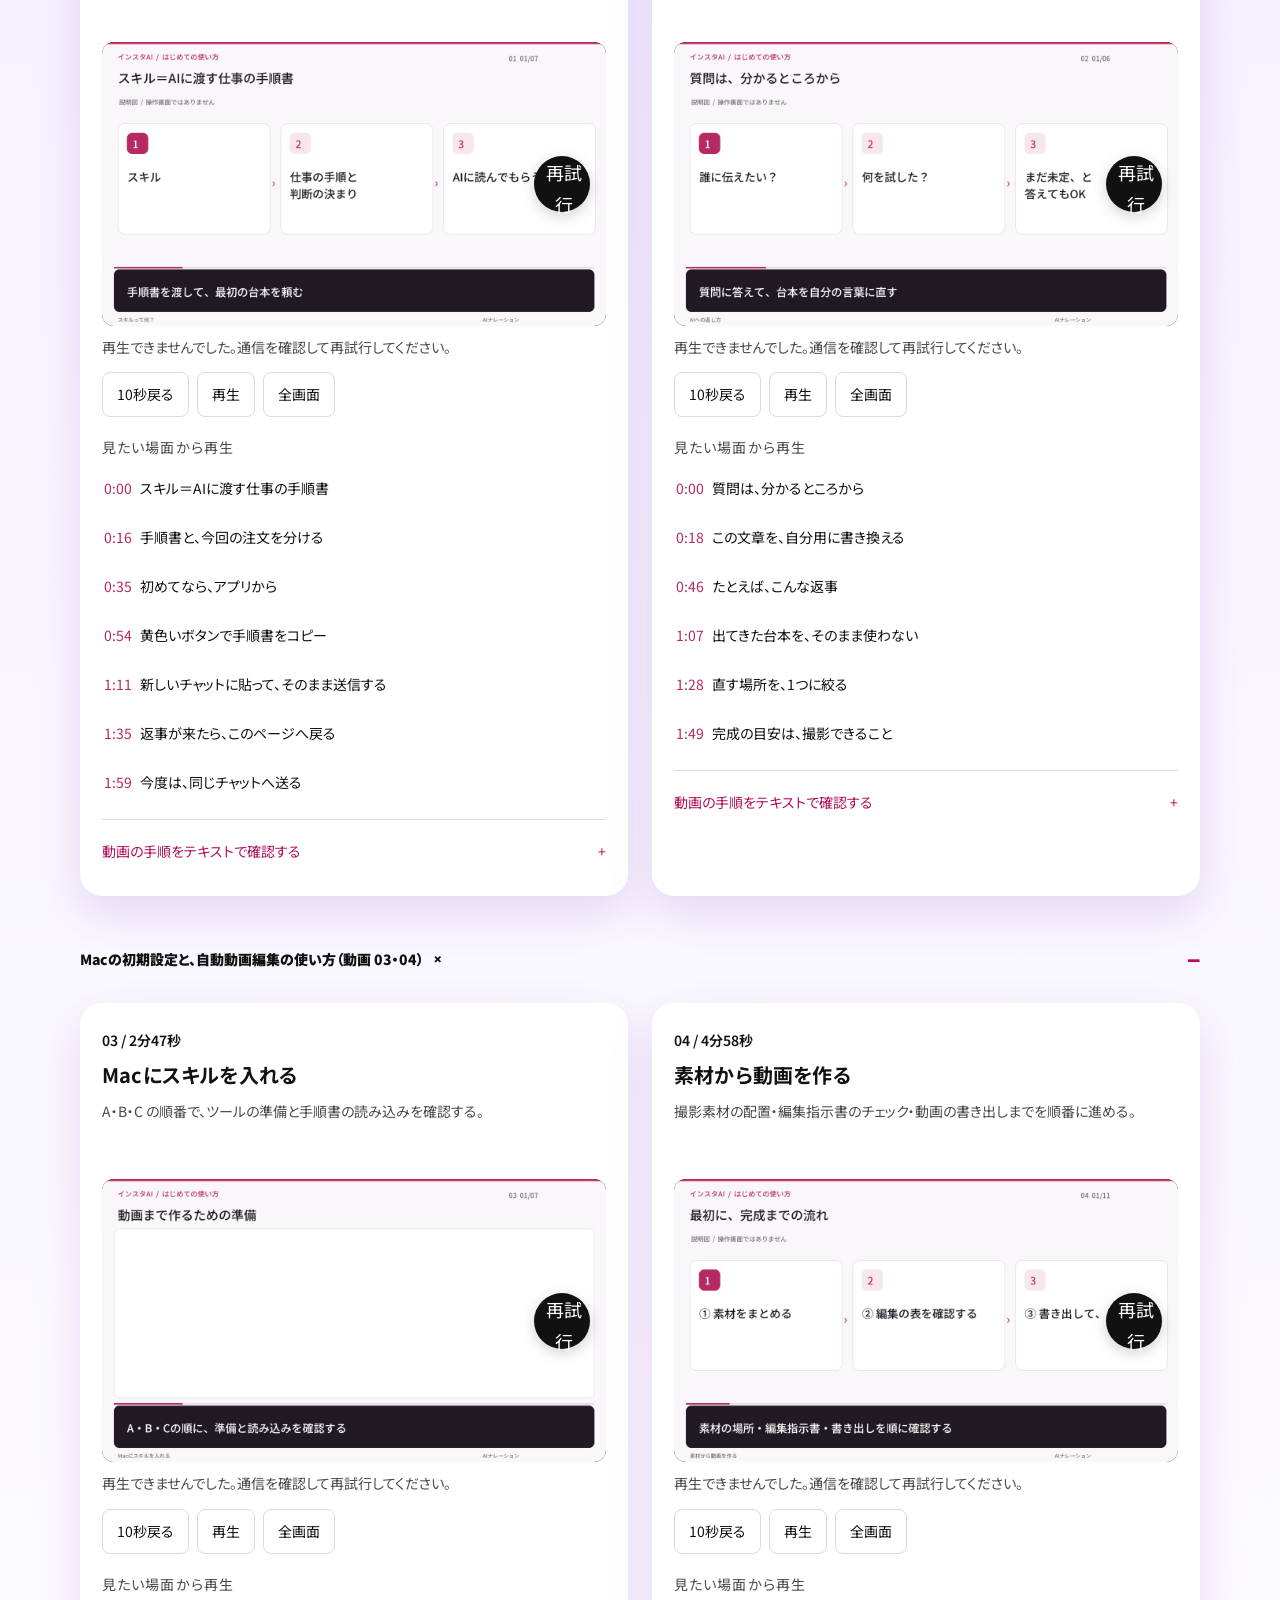
==== commit 1fe343f7: "Improve consultant identity discovery and adaptive dialogue v3.11" ====
--- a/index.html
+++ b/index.html
@@ -58,7 +58,7 @@
         <li>
           <strong>相談ファイルをダウンロードする</strong>
           <p>AIへの手順書と参照資料がまとまった1つのテキストファイルです。中身を開いて確認する必要はなく、そのままAIに添付して使えます。</p>
-          <a id="improve-download" class="improve-primary" href="improvement-start.txt?v=consult-v3.10-20261022" download="インスタコンサル.txt">相談ファイルをダウンロード（.txt）</a>
+          <a id="improve-download" class="improve-primary" href="improvement-start.txt?v=consult-v3.11-20261022" download="インスタコンサル.txt">相談ファイルをダウンロード（.txt）</a>
           <p class="improve-note">ファイル名：インスタコンサル.txt。通常は端末の「ダウンロード」フォルダに保存されます。見つからない場合はブラウザのダウンロード履歴をご確認ください。</p>
         </li>
         <li>
@@ -158,9 +158,9 @@
       <p>① いま作業が止まっている箇所と、次に確認すべきポイント<br>② なぜそこから手をつけるのが一番近道なのか（理由の整理）<br>③ 投稿の下書きや撮影メモなど、今日すぐ進められる小さな一歩<br>④ 実践した結果の振り返りと、次の投稿で変える一点<br>⑤ 急成長・継続型・他ジャンルの参考を使い分け、約50投稿の比較から自分の改善案へ</p>
       <p class="improve-note">※手元にインサイトの数字や原稿がそろっていなくても、原因を決めつけずに現状の確認から一緒に始めます（AIがあなたのInstagramアカウントへ勝手にログインして非公開データを調べるような機能ではありません）。</p>
     </details>
-    <p class="improve-note">継続相談の手順書 v3.10。更新版を使うときはファイルを取り直し、続けているチャットへ渡してください。過去に渡した内容は自動更新されません。大切な原稿や引き継ぎメモは、ご自身でも保存してください。</p>
+    <p class="improve-note">継続相談の手順書 v3.11。更新版を使うときはファイルを取り直し、続けているチャットへ渡してください。過去に渡した内容は自動更新されません。大切な原稿や引き継ぎメモは、ご自身でも保存してください。</p>
     <button id="improve-link" type="button" class="improve-secondary">この「インスタコンサル」への直リンクをコピー</button>
-    <noscript><p>相談文をまとめる機能にはJavaScriptが必要です。<a href="improvement-guide.txt?v=consult-v3.10-20261022">手順書テキストを直接開く</a>こともできます。</p></noscript>
+    <noscript><p>相談文をまとめる機能にはJavaScriptが必要です。<a href="improvement-guide.txt?v=consult-v3.11-20261022">手順書テキストを直接開く</a>こともできます。</p></noscript>
   </div>
 </section>
 
@@ -775,4 +775,4 @@
   <a href="#start-step2" class="primary-cta">手順書をコピーして始める</a>
   <p class="closing-share">このページのURLをチームや受講生に共有すれば、同じ手順ですぐに使い始められます。</p>
 </section>
-</main><footer class="footer section-shell"><a href="#" class="logo" aria-label="インスタAI ページの先頭へ"><img class="logo-glyph" src="assets/brand/instagram-glyph-gradient-64.png" width="22" height="22" alt=""><span>インスタAI</span></a></footer><a class="sticky-cta" href="#start-step2" id="sticky-cta">手順書をコピーして始める</a><script src="format-data.js?v=20261019-copy1"></script><script src="app.js?v=20261019-copy1"></script><script src="skill-copy.js?v=20261016-pdca1" defer></script><script src="start.js?v=20261017-k4" defer></script><script src="reels.js?v=20261016-pdca1" defer></script><script>(function(){var c=document.getElementById("sticky-cta"),s=document.getElementById("start");if(!c||!s||!("IntersectionObserver"in window))return;new IntersectionObserver(function(e){c.classList.toggle("is-hidden",e[0].isIntersecting||e[0].boundingClientRect.top<0)}).observe(s);})();</script><script>(function(){var r=document.getElementById("service-reels");if(r)r.click();})();document.querySelectorAll(".hx-kinds [data-goto]").forEach(function(a){a.addEventListener("click",function(){var t=document.getElementById("service-"+a.dataset.goto);if(t)t.click();});});</script><script>document.querySelectorAll(".also-start").forEach(function(b){b.addEventListener("click",function(){var r=document.querySelector('.route-btn[data-route="app"]');if(r)r.click();setTimeout(function(){var m=document.querySelector('#start .start-choice[data-make="'+b.dataset.also+'"]');if(m)m.click();var s=document.getElementById("start-step2");if(s)s.scrollIntoView({behavior:"smooth",block:"start"});},50);});});</script><script>document.querySelectorAll(".also-link[data-tab]").forEach(function(b){b.addEventListener("click",function(){var t=document.getElementById("service-"+b.dataset.tab);if(t)t.click();var p=document.getElementById("format-panel");(p||document.getElementById("formats")).scrollIntoView({behavior:"smooth",block:"start"});});});</script><script src="improvement-guide.js?v=consult-v3.10-20261022"></script><script src="improvement.js?v=consult-v3.10-20261022"></script></body></html>
+</main><footer class="footer section-shell"><a href="#" class="logo" aria-label="インスタAI ページの先頭へ"><img class="logo-glyph" src="assets/brand/instagram-glyph-gradient-64.png" width="22" height="22" alt=""><span>インスタAI</span></a></footer><a class="sticky-cta" href="#start-step2" id="sticky-cta">手順書をコピーして始める</a><script src="format-data.js?v=20261019-copy1"></script><script src="app.js?v=20261019-copy1"></script><script src="skill-copy.js?v=20261016-pdca1" defer></script><script src="start.js?v=20261017-k4" defer></script><script src="reels.js?v=20261016-pdca1" defer></script><script>(function(){var c=document.getElementById("sticky-cta"),s=document.getElementById("start");if(!c||!s||!("IntersectionObserver"in window))return;new IntersectionObserver(function(e){c.classList.toggle("is-hidden",e[0].isIntersecting||e[0].boundingClientRect.top<0)}).observe(s);})();</script><script>(function(){var r=document.getElementById("service-reels");if(r)r.click();})();document.querySelectorAll(".hx-kinds [data-goto]").forEach(function(a){a.addEventListener("click",function(){var t=document.getElementById("service-"+a.dataset.goto);if(t)t.click();});});</script><script>document.querySelectorAll(".also-start").forEach(function(b){b.addEventListener("click",function(){var r=document.querySelector('.route-btn[data-route="app"]');if(r)r.click();setTimeout(function(){var m=document.querySelector('#start .start-choice[data-make="'+b.dataset.also+'"]');if(m)m.click();var s=document.getElementById("start-step2");if(s)s.scrollIntoView({behavior:"smooth",block:"start"});},50);});});</script><script>document.querySelectorAll(".also-link[data-tab]").forEach(function(b){b.addEventListener("click",function(){var t=document.getElementById("service-"+b.dataset.tab);if(t)t.click();var p=document.getElementById("format-panel");(p||document.getElementById("formats")).scrollIntoView({behavior:"smooth",block:"start"});});});</script><script src="improvement-guide.js?v=consult-v3.11-20261022"></script><script src="improvement.js?v=consult-v3.11-20261022"></script></body></html>
